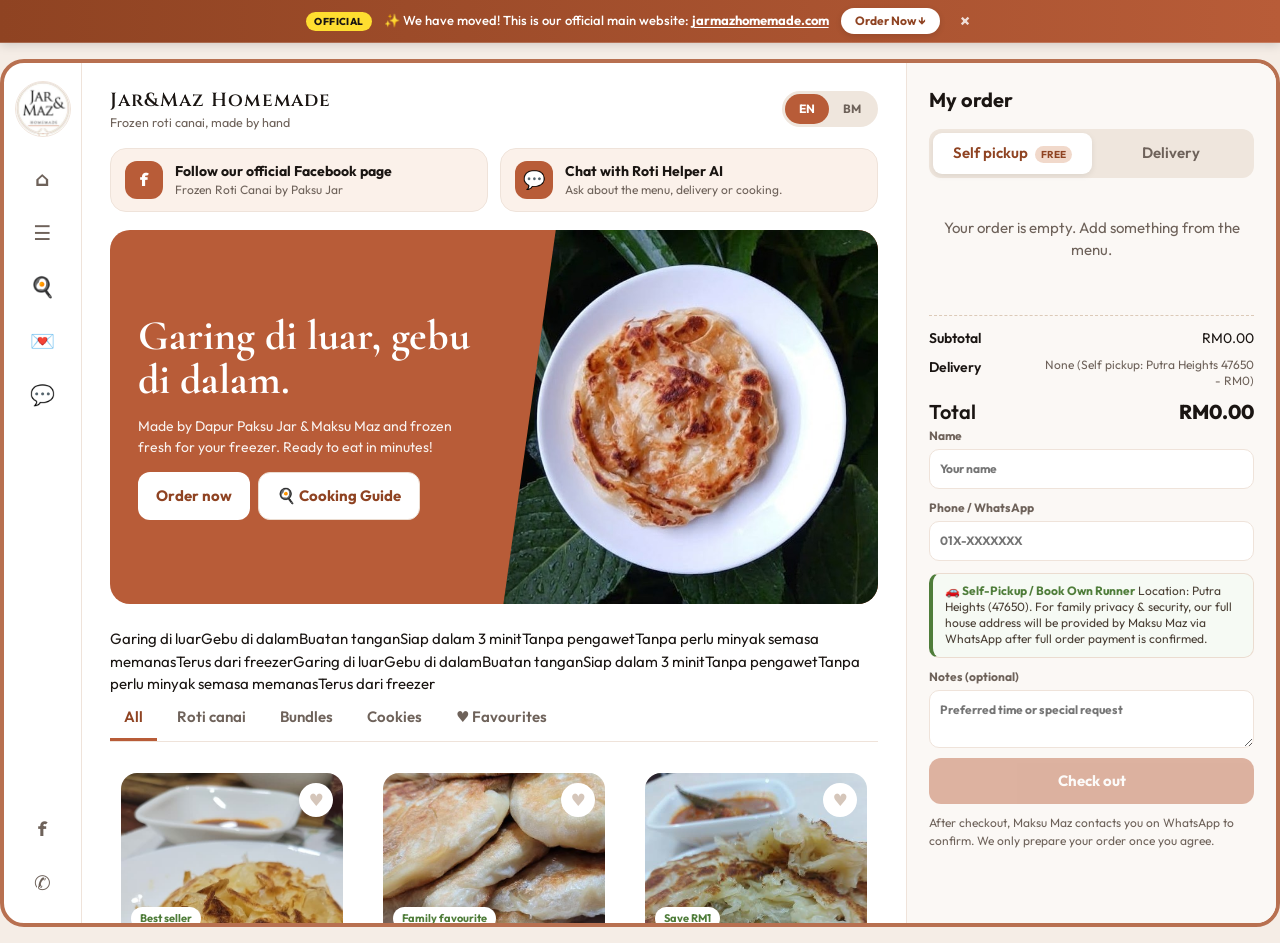
==== deploy/index.html @ e9b7a5fd "Add files via upload" ====
<!doctype html>
<html lang="en"><head><meta charset="utf-8"><meta name="viewport" content="width=device-width,initial-scale=1,interactive-widget=resizes-content"><meta name="theme-color" content="#b85c38">
<title>Jar&amp;Maz Homemade | Frozen Roti Canai</title>
<link href="https://fonts.googleapis.com/css2?family=Outfit:wght@400;500;600;700;800&family=Cinzel:wght@500;600&family=Cormorant+Garamond:wght@600;700&display=swap" rel="stylesheet">
<style>
:root{--or:#b85c38;--or2:#8f4322;--cu:#b87050;--bg:#f5ede6;--ink:#1a1512;--mut:#6e625a;--line:#efe3da;--ok:#4f7d3a}
*{box-sizing:border-box}body{margin:0;background:var(--bg);color:var(--ink);font:15px/1.5 Outfit,system-ui,sans-serif}
button,input,textarea{font:inherit;color:inherit}button{cursor:pointer;border:0}a{color:inherit}
:focus-visible{outline:3px solid #1b6ef3;outline-offset:2px}
.app{display:grid;grid-template-columns:78px minmax(0,1fr) 370px;height:calc(100vh - 32px);max-width:1440px;margin:16px auto;background:#fff;border:4px solid var(--cu);border-radius:24px;overflow:hidden}
.rail{display:flex;flex-direction:column;align-items:center;gap:10px;padding:18px 0;border-right:1px solid var(--line)}
.logo{width:56px;height:56px;border-radius:50%;margin-bottom:10px;border:1px solid var(--line)}.bar{display:flex;align-items:center;gap:12px}.bar img{display:none;width:52px;height:52px;border-radius:50%;border:1px solid var(--line)}.bar b{display:block;font:600 19px Cinzel,Georgia,serif;letter-spacing:.06em}.bar small{color:var(--mut)}
.rail a,.rail button{width:44px;height:44px;border-radius:14px;background:none;display:grid;place-items:center;text-decoration:none;font-size:20px;font-weight:700;color:var(--mut)}
.rail a:hover,.rail button:hover{background:var(--bg);color:var(--or2)}.sp{flex:1}
.main{overflow:auto;padding:24px 28px}
.banner{display:grid;grid-template-columns:1.05fr 1fr;background:var(--or);color:#fff;border-radius:20px;overflow:hidden;margin:18px 0 24px;min-height:190px}
.bt{padding:26px 28px;display:flex;flex-direction:column;justify-content:center;align-items:flex-start;gap:14px}
.bt-pill{display:inline-flex;align-items:center;background:rgba(255,255,255,.18);border:1px solid rgba(255,255,255,.3);border-radius:99px;padding:5px 12px;font-size:12px;font-weight:700;letter-spacing:.02em;backdrop-filter:blur(4px)}
.bt h1{margin:0;font:700 clamp(30px,3.6vw,42px)/1.05 "Cormorant Garamond",Georgia,serif}.bt p{margin:0;opacity:.92;font-size:14px}
.banner img{width:100%;height:100%;object-fit:cover;clip-path:polygon(14% 0,100% 0,100% 100%,0 100%)}
.btn{display:inline-flex;align-items:center;justify-content:center;gap:8px;border-radius:12px;padding:12px 18px;font-weight:700;text-decoration:none;background:#fff;color:var(--or2)}
.btn.fill{background:var(--or);color:#fff}.btn.wide{width:100%}.btn:disabled{opacity:.45;cursor:not-allowed}
.tabs{display:flex;gap:6px;border-bottom:1px solid var(--line);margin-bottom:20px;overflow:auto}
.tabs button{background:none;padding:10px 14px;font-weight:600;color:var(--mut);border-bottom:3px solid transparent;white-space:nowrap}
.tabs button.on{color:var(--or2);border-color:var(--or)}
.grid{display:grid;grid-template-columns:repeat(3,1fr);gap:18px}
.card{display:flex;flex-direction:column}.ph{position:relative;aspect-ratio:4/3;border-radius:16px;overflow:hidden;background:#f1d9cb;display:grid;place-items:center}
.ph img{width:100%;height:100%;object-fit:cover}.ph-e{font-size:54px}
.tag{position:absolute;left:10px;bottom:10px;background:#fff;color:var(--ok);font-size:11px;font-weight:700;padding:3px 9px;border-radius:99px}
.heart{position:absolute;right:10px;top:10px;width:34px;height:34px;border-radius:50%;background:#fff;color:#d5c6ba;font-size:17px}.heart.on{color:#e0361f}
.card h3{margin:10px 0 0;font-size:16px}.card p{margin:2px 0 8px;color:var(--mut);font-size:13px;flex:1}
.row{display:flex;justify-content:space-between;align-items:center}.row b{font-size:18px;color:var(--or2)}
.plus{width:38px;height:38px;border-radius:12px;background:var(--or);color:#fff;font-size:22px;line-height:1}
.fine{margin:0;font-size:12px;color:var(--mut)}.nt{background:#fbf1ea;border-radius:12px;padding:12px 14px;font-size:13px;text-align:left;margin:14px 0 0}.nt em{display:block;margin-top:6px;color:var(--mut)}.ask{display:flex;justify-content:space-between;align-items:center;gap:16px;flex-wrap:wrap;background:#fbf1ea;border:1px solid var(--line);border-radius:18px;padding:18px 22px;margin-bottom:14px}.ask small{display:block;color:var(--mut)}
.none{color:var(--mut);text-align:center;padding:24px 0;grid-column:1/-1}
.steps{display:grid;grid-template-columns:repeat(3,1fr);gap:14px;margin:34px 0 24px}
.steps div{background:#fbf1ea;border-radius:16px;padding:16px}.steps b{display:block}.steps span{font-size:13px;color:var(--mut)}
/* Cooking Guide Segment */
.guide-sec{background:#fff;border:1.5px solid var(--line);border-radius:24px;padding:26px 24px;margin:32px 0 24px;box-shadow:0 4px 20px rgba(143,67,34,.06);scroll-margin-top:16px}
.guide-header{text-align:center;max-width:680px;margin:0 auto 20px}
.guide-badge{display:inline-flex;align-items:center;gap:5px;background:#fbf1ea;color:var(--or2);padding:4px 14px;border-radius:99px;font-size:11px;font-weight:800;letter-spacing:.05em;text-transform:uppercase;margin-bottom:8px}
.guide-title{margin:0 0 6px;font:700 clamp(22px,3.2vw,28px) "Cormorant Garamond",Georgia,serif;color:var(--ink)}
.guide-sub{margin:0;font-size:13px;color:var(--mut);line-height:1.45}
.guide-tabs{display:flex;justify-content:center;gap:8px;margin-bottom:20px;overflow-x:auto;-webkit-overflow-scrolling:touch;scrollbar-width:none}
.guide-tabs::-webkit-scrollbar{display:none}
.guide-tab-btn{background:#f7efe8;border:1px solid #ebdcd0;border-radius:99px;padding:8px 18px;font-size:13px;font-weight:700;color:var(--mut);cursor:pointer;transition:.2s all;white-space:nowrap}
.guide-tab-btn.on{background:var(--or);color:#fff;border-color:var(--or);box-shadow:0 3px 10px rgba(184,92,56,.25)}
.guide-panel{display:none}
.guide-panel.on{display:grid;grid-template-columns:repeat(2,1fr);gap:16px}
.guide-card{background:#fdfaf7;border:1.5px solid #ebdcd0;border-radius:18px;padding:18px 20px;display:flex;flex-direction:column;gap:10px;transition:.2s all}
.guide-card:hover{border-color:var(--cu);transform:translateY(-2px);box-shadow:0 6px 18px rgba(143,67,34,.08)}
.guide-card-head{display:flex;justify-content:space-between;align-items:center;gap:10px}
.guide-card-title{font-size:15px;font-weight:800;color:var(--ink);display:flex;align-items:center;gap:8px}
.guide-card-tag{background:#efe6dd;color:var(--or2);padding:3px 9px;border-radius:99px;font-size:11px;font-weight:700;white-space:nowrap}
.guide-card-list{margin:0;padding-left:18px;font-size:13px;color:#4a3f35;display:flex;flex-direction:column;gap:10px;line-height:1.4}
.guide-card-list li strong{color:var(--or2)}
.guide-sub-list{list-style:disc;padding-left:18px;margin:5px 0 2px;display:flex;flex-direction:column;gap:4px;font-size:12.5px;color:#4a3f35}
.guide-sub-list li{margin:0;line-height:1.35}
.guide-sub-list li strong{color:var(--ink)}
.guide-card-tip{background:#fff;border-left:3px solid var(--or);border-radius:8px;padding:8px 12px;font-size:12px;color:var(--ink);margin-top:auto}
.guide-creative-grid{display:grid;grid-template-columns:repeat(auto-fit,minmax(220px,1fr));gap:12px;grid-column:1/-1}
.guide-creative-card{background:#fff;border:1px solid #ebdcd0;border-radius:14px;padding:14px 16px;transition:.2s all}
.guide-creative-card:hover{border-color:var(--or);transform:translateY(-2px)}
.guide-creative-card b{display:block;font-size:14px;color:var(--ink);margin-bottom:4px}
.guide-creative-card p{margin:0;font-size:12px;color:var(--mut);line-height:1.4}
.pm-cook{background:#fdf6f0;border-left:3px solid var(--or);border-radius:10px;padding:10px 12px;font-size:12px;line-height:1.45;color:#4a3f35}
.pm-cook b{display:block;color:var(--or2);font-size:12.5px;margin-bottom:3px}
@media(max-width:768px){
  .guide-sec{padding:18px 14px;border-radius:18px;margin:22px 0 16px}
  .guide-panel.on{grid-template-columns:1fr;gap:12px}
  .guide-tabs{justify-content:flex-start}
}
.fb{display:flex;justify-content:space-between;align-items:center;gap:16px;flex-wrap:wrap;background:var(--ink);color:#fff;border-radius:18px;padding:18px 22px}
.fb small{display:block;opacity:.75}
.panel{border-left:1px solid var(--line);background:#fbf8f5;overflow:auto;padding:22px;display:flex;flex-direction:column;gap:14px}
.ph2{display:flex;justify-content:space-between;align-items:center}.ph2 h2{margin:0;font-size:20px}.x{display:none;width:34px;height:34px;border-radius:50%;background:#fff;font-size:20px}
.seg{display:grid;grid-template-columns:1fr 1fr;background:#efe6dd;border-radius:12px;padding:4px}
.seg button{background:none;padding:9px;border-radius:9px;font-weight:600;color:var(--mut)}.seg button.on{background:#fff;color:var(--or2);box-shadow:0 2px 6px rgba(0,0,0,.08)}
.line{display:grid;grid-template-columns:54px 1fr auto;gap:12px;align-items:center;background:#fff;border-radius:14px;padding:10px}
.th{width:54px;height:54px;border-radius:12px;overflow:hidden;background:#f1d9cb;display:grid;place-items:center;font-size:24px}.th img{width:100%;height:100%;object-fit:cover}
.li small{display:block;color:var(--mut);font-size:12px}.qty{display:flex;align-items:center;gap:8px;margin-top:4px}
.qty button{width:26px;height:26px;border-radius:8px;background:#f3ebe3}
.sum{border-top:1px dashed #dccab8;padding-top:12px;display:grid;gap:8px;font-size:14px}
.sum div{display:flex;justify-content:space-between;align-items:flex-start;gap:18px}
.sum div>span:first-child{flex-shrink:0;font-weight:600}
#dfee{text-align:right;font-size:12px;color:var(--mut);line-height:1.35;max-width:65%}
.sum .t{font-size:20px;font-weight:800;align-items:center}
form{display:grid;gap:10px}label{font-size:12px;font-weight:700;color:var(--mut);display:grid;gap:4px}
input,textarea{border:1px solid var(--line);background:#fff;border-radius:10px;padding:10px;width:100%}
.hide{display:none!important}
.hd{display:flex;justify-content:space-between;align-items:center;gap:12px;margin-bottom:16px}
.lg{display:flex;background:#efe6dd;border-radius:99px;padding:3px}.lg button{background:none;border-radius:99px;padding:6px 14px;font-weight:700;font-size:12px;color:var(--mut)}.lg button.on{background:var(--or);color:#fff}
.top{display:grid;grid-template-columns:1fr 1fr;gap:12px;margin-bottom:18px}
.tc{display:flex;align-items:center;gap:12px;text-align:left;background:#fbf1ea;border:1px solid var(--line);border-radius:16px;padding:12px 14px;text-decoration:none}
.tc:hover{border-color:var(--cu)}.tc b{display:block;font-size:14px}.tc small{display:block;color:var(--mut);font-size:12px;line-height:1.3}
.ti{flex:none;width:38px;height:38px;border-radius:12px;background:var(--or);color:#fff;display:grid;place-items:center;font-weight:800;font-size:18px}
.bd{position:fixed;inset:0;background:rgba(30,20,12,.5);opacity:0;pointer-events:none;transition:.2s;z-index:40}.bd.show{opacity:1;pointer-events:auto}
.modal{position:fixed;inset:0;display:grid;place-items:center;padding:18px;z-index:50;opacity:0;pointer-events:none}.modal.show{opacity:1;pointer-events:auto}
.rc{background:#fff;width:min(480px,100%);border-radius:20px;padding:26px;max-height:90vh;overflow:auto}
.rc h2{text-align:center;margin:0}.rc .s{text-align:center;color:var(--mut);font-size:12px}
.rl{border-top:1px dashed var(--mut);border-bottom:1px dashed var(--mut);padding:12px 0;margin:16px 0}.rl div,.rt{display:flex;justify-content:space-between;gap:10px;margin:6px 0}.rt{font-size:20px;font-weight:800}
.ra{display:flex;gap:10px;margin-top:18px}
.chat{position:fixed;left:100px;bottom:32px;width:min(360px,calc(100vw - 28px));height:min(520px,calc(100vh - 100px));background:#fff;border-radius:20px;box-shadow:0 20px 50px rgba(42,26,16,.25);z-index:35;display:flex;flex-direction:column;overflow:hidden;opacity:0;pointer-events:none;transform:translateY(12px);transition:.2s}
.chat.open{opacity:1;pointer-events:auto;transform:none}
.ch{background:var(--or);color:#fff;padding:14px 16px;display:flex;justify-content:space-between;align-items:center}.ch button{background:rgba(255,255,255,.2);color:#fff;width:30px;height:30px;border-radius:50%}
.cm{flex:1;overflow:auto;padding:14px;display:flex;flex-direction:column;gap:8px}
.b{padding:9px 13px;max-width:84%;border-radius:14px;font-size:14px;white-space:pre-wrap;background:#f7ede2;align-self:flex-start}.b.u{background:var(--or);color:#fff;align-self:flex-end}
.cf{display:flex;gap:8px;padding:10px;border-top:1px solid var(--line)}.cf input{border-radius:99px;padding:10px 14px}.cf button{background:var(--or);color:#fff;border-radius:50%;width:40px;flex:none}

.cq{display:flex;gap:6px;padding:6px 12px 8px;overflow-x:auto;-webkit-overflow-scrolling:touch;scrollbar-width:none;background:#fff;border-top:1px solid var(--line)}
.cq::-webkit-scrollbar{display:none}
.cq-btn{flex:none;background:#f7efe8;color:var(--or2);border:1px solid #ebdcd0;border-radius:99px;padding:6px 12px;font-size:12px;font-weight:600;cursor:pointer;white-space:nowrap;display:inline-flex;align-items:center;gap:4px;transition:all .2s}
.cq-btn:active{transform:scale(.94);background:var(--or);color:#fff}
.bnav{display:none}
/* personality: hover, press and entrance effects */
.card{background:#fff;border:1px solid transparent;border-radius:20px;padding:10px;transition:transform .3s cubic-bezier(.2,.8,.2,1),box-shadow .3s,border-color .3s,background .3s}
.ph img,.banner img{transition:transform .7s cubic-bezier(.2,.8,.2,1)}
.card h3,.plus,.heart,.ti,.tc,.steps div,.btn,.rail a,.rail button,.line,.qty button,.lg button{transition:transform .25s,box-shadow .25s,background .25s,color .2s,border-color .25s}
.logo{transition:transform .9s cubic-bezier(.3,.7,.2,1)}
.tabs button{position:relative}.tabs button::after{content:'';position:absolute;left:14px;right:14px;bottom:-3px;height:3px;border-radius:3px;background:var(--cu);transform:scaleX(0);transition:transform .25s}
.tabs button.on::after{display:none}
.btn.fill{position:relative;overflow:hidden}.btn.fill::after{content:'';position:absolute;top:0;bottom:0;left:-60%;width:40%;background:linear-gradient(100deg,transparent,rgba(255,255,255,.45),transparent);transform:skewX(-20deg);transition:left .6s}
#tot{display:inline-block}
.plus:active,.btn:active,.bnav button:active{transform:scale(.9)}
@media(hover:hover){
.card:hover{transform:translateY(-8px);background:#fff8f3;border-color:var(--cu);box-shadow:0 20px 40px rgba(143,67,34,.2)}
.card:hover .ph img{transform:scale(1.1) rotate(-1deg)}
.card:hover h3{color:var(--or2)}
.card:hover .plus{background:var(--or2);transform:rotate(90deg) scale(1.1);box-shadow:0 6px 14px rgba(143,67,34,.35)}
.heart:hover{transform:scale(1.2)}
.banner:hover img{transform:scale(1.07)}
.banner .btn:hover{background:var(--ink);color:#fff}
.tc:hover{transform:translateY(-3px);background:#f8e6da;border-color:var(--cu);box-shadow:0 10px 22px rgba(143,67,34,.16)}
.tc:hover .ti{transform:rotate(-10deg) scale(1.12)}
.steps div:hover{transform:translateY(-4px);background:#f6e2d4;box-shadow:inset 4px 0 0 var(--or)}
.rail a:hover,.rail button:hover{transform:scale(1.14) rotate(-5deg)}
.logo:hover{transform:rotate(360deg)}
.btn:hover{transform:translateY(-2px);box-shadow:0 8px 18px rgba(0,0,0,.18)}
.btn.fill:hover::after{left:130%}
.tabs button:hover{color:var(--or2)}.tabs button:hover::after{transform:scaleX(1)}
.qty button:hover{background:var(--or);color:#fff}
.line:hover{box-shadow:0 6px 16px rgba(143,67,34,.14)}
.lg button:hover{color:var(--or2)}.lg button.on:hover{color:#fff}
}
.bt-pill{display:inline-flex;align-items:center;gap:6px;background:rgba(255,255,255,.22);backdrop-filter:blur(6px);-webkit-backdrop-filter:blur(6px);padding:5px 12px;border-radius:99px;font-size:11px;font-weight:700;color:#fff;letter-spacing:0.03em;text-transform:uppercase}
@keyframes canvaAscend{from{opacity:0;transform:translateY(28px)}to{opacity:1;transform:none}}
@keyframes canvaAscendSoft{from{opacity:0;transform:translateY(16px)}to{opacity:1;transform:none}}
@keyframes canvaAscendScale{from{opacity:0;transform:translateY(22px) scale(.95)}to{opacity:1;transform:none}}
@keyframes pop{0%{transform:scale(.6);opacity:0}70%{transform:scale(1.1)}100%{transform:none;opacity:1}}
@keyframes slideIn{from{opacity:0;transform:translateX(26px);background:#fde3d2}to{opacity:1;transform:none}}
@keyframes bump{0%{transform:scale(1)}40%{transform:scale(1.5);color:var(--or)}100%{transform:scale(1)}}

.hd{animation:canvaAscendSoft .65s cubic-bezier(.16,1,.3,1) backwards}
.top{animation:canvaAscendSoft .65s cubic-bezier(.16,1,.3,1) backwards;animation-delay:80ms}
.banner{animation:canvaAscend .75s cubic-bezier(.16,1,.3,1) backwards;animation-delay:100ms}
.banner .bt-pill{animation:canvaAscendSoft .6s cubic-bezier(.16,1,.3,1) backwards;animation-delay:160ms}
.banner h1{animation:canvaAscendSoft .65s cubic-bezier(.16,1,.3,1) backwards;animation-delay:230ms}
.banner p{animation:canvaAscendSoft .65s cubic-bezier(.16,1,.3,1) backwards;animation-delay:300ms}
.banner .btn{animation:canvaAscendScale .7s cubic-bezier(.16,1,.3,1) backwards;animation-delay:380ms}
.banner img{animation:canvaAscend .85s cubic-bezier(.16,1,.3,1) backwards;animation-delay:180ms}
.tabs{animation:canvaAscendSoft .65s cubic-bezier(.16,1,.3,1) backwards;animation-delay:200ms}
.grid.anim .card{animation:canvaAscend .75s cubic-bezier(.16,1,.3,1) backwards;animation-delay:calc(80ms + var(--i,0)*80ms);will-change:transform,opacity}
.steps div{animation:canvaAscend .7s cubic-bezier(.16,1,.3,1) backwards}
.steps div:nth-child(1){animation-delay:360ms}
.steps div:nth-child(2){animation-delay:460ms}
.steps div:nth-child(3){animation-delay:560ms}
.line.new{animation:slideIn .4s cubic-bezier(.2,.8,.2,1)}
.heart.pop{animation:pop .4s}.bump{animation:bump .4s}.b{animation:pop .25s}
.tc:hover .ti{animation:none}
.fly{position:fixed;width:38px;height:38px;border-radius:50%;background:var(--or) center/cover;z-index:70;pointer-events:none;box-shadow:0 6px 16px rgba(0,0,0,.25)}
.toast{position:fixed;left:50%;bottom:28px;transform:translate(-50%,20px);background:var(--ink);color:#fff;padding:10px 18px;border-radius:99px;font-weight:600;font-size:14px;opacity:0;pointer-events:none;transition:.25s;z-index:60;white-space:nowrap}.toast.show{opacity:1;transform:translate(-50%,0)}

/* Mobile Enhancements & Components */
.m-brand-sub{display:none!important}
.m-hide{display:inline}
small.m-hide{display:block}
.hd-actions{display:flex;align-items:center;gap:8px}
.m-soc-btn{display:none;width:34px;height:34px;border-radius:50%;background:#efe6dd;color:var(--ink);text-decoration:none;font-size:16px;font-weight:700;place-items:center;transition:background .2s,transform .2s}
.m-soc-btn:active{transform:scale(.9)}
.m-chat-fab{display:none}
.sticky-order-bar{display:none}

/* Product Modal / Bottom Sheet */
.prod-modal{position:fixed;inset:0;display:grid;place-items:end center;z-index:50;opacity:0;pointer-events:none;transition:opacity .25s;background:rgba(30,20,12,.55)}
.prod-modal.show{opacity:1;pointer-events:auto}
.pm-card{background:#fff;width:100%;max-width:480px;border-radius:24px 24px 0 0;overflow:hidden;max-height:88vh;display:flex;flex-direction:column;transform:translateY(100%);transition:transform .3s cubic-bezier(.2,.8,.2,1);position:relative;box-shadow:0 -10px 40px rgba(0,0,0,.25)}
.prod-modal.show .pm-card{transform:translateY(0)}
.pm-close{position:absolute;top:12px;right:12px;width:34px;height:34px;border-radius:50%;background:rgba(255,255,255,.92);box-shadow:0 2px 8px rgba(0,0,0,.15);font-size:20px;font-weight:700;color:var(--ink);z-index:10;display:grid;place-items:center;border:0;cursor:pointer}
.pm-close:active{transform:scale(.92)}
.pm-ph{position:relative;width:100%;height:180px;background:#f1d9cb;overflow:hidden;flex:none;display:flex;align-items:center;justify-content:center}
.pm-ph img{display:block;width:100%;height:100%;object-fit:cover}
.pm-ph .tag{position:absolute;left:14px;bottom:12px;background:#fff;color:var(--ok);font-size:11px;font-weight:700;padding:3px 10px;border-radius:99px;box-shadow:0 2px 6px rgba(0,0,0,.15);z-index:2}
.pm-body{padding:16px 20px 20px;overflow-y:auto;display:flex;flex-direction:column;gap:12px;background:#fff}
.pm-head{display:flex;justify-content:space-between;align-items:center;gap:12px}
.pm-head h3{margin:0;font-size:18px;font-weight:800;color:var(--ink);line-height:1.25}
.pm-price{font-size:20px;color:var(--or2);font-weight:800;white-space:nowrap}
.pm-body p{margin:0;color:var(--mut);font-size:13.5px;line-height:1.45}
.pm-features{display:grid;grid-template-columns:repeat(3,1fr);gap:8px;background:#fbf8f5;border:1px solid var(--line);border-radius:14px;padding:9px 6px;text-align:center}
.pm-features.two-col{grid-template-columns:repeat(2,1fr);padding:10px 14px;gap:12px}
.pm-feat{display:flex;flex-direction:column;align-items:center;gap:2px;font-size:10.5px;font-weight:600;color:var(--mut)}
.pm-feat i{font-style:normal;font-size:16px}
.pm-actions{display:flex;align-items:center;gap:12px;margin-top:2px;padding-bottom:max(8px, env(safe-area-inset-bottom, 0px))}
.pm-qty{display:flex;align-items:center;gap:10px;background:#efe6dd;border-radius:12px;padding:4px 8px;flex:none}
.pm-qty button{width:32px;height:32px;border-radius:8px;background:#fff;font-weight:700;font-size:18px;display:grid;place-items:center;box-shadow:0 2px 5px rgba(0,0,0,.06);color:var(--ink)}
.pm-qty button:active{transform:scale(.92)}
.pm-qty span{font-weight:700;font-size:15px;min-width:20px;text-align:center;color:var(--ink)}
.pm-add{flex:1;font-size:14px;font-weight:700;padding:12px 16px;border-radius:12px;background:var(--or);color:#fff;box-shadow:0 4px 14px rgba(184,92,56,.28)}
.pm-add:active{transform:scale(.98)}

/* Panel refinement: Back button, Empty state, 2-step checkout */
.p-back{background:none;font-size:20px;font-weight:700;width:34px;height:34px;border-radius:50%;display:grid;place-items:center;color:var(--mut)}
.p-back:active{background:var(--bg);color:var(--or2)}
.p-empty{display:flex;flex-direction:column;align-items:center;justify-content:center;text-align:center;padding:40px 16px;gap:12px;flex:1}
.p-empty-icon{width:68px;height:68px;border-radius:50%;background:#f1d9cb;display:grid;place-items:center;font-size:32px}
.p-empty h3{margin:0;font-size:18px}
.p-empty p{margin:0;color:var(--mut);font-size:14px;max-width:240px;line-height:1.4}
.p-empty .btn{margin-top:8px}
.m-step-btn{margin-top:14px;padding:14px;font-size:15px}
/* Delivery cost estimate */
.est{background:#fbf1ea;border:1px solid var(--line);border-radius:14px;padding:12px 14px;display:grid;gap:8px}
.est-h{display:flex;justify-content:space-between;align-items:center;gap:10px}.est-h b{font-size:13px;color:var(--mut)}
.est-v{font-size:22px;font-weight:800;color:var(--or2)}.est small{color:var(--mut);font-size:12px;line-height:1.35}
.est-r{display:flex;gap:8px;flex-wrap:wrap}
.est-b{background:#fff;color:var(--or2);border:1px solid #ebdcd0;border-radius:99px;padding:7px 14px;font-weight:700;font-size:12px}
.est-b:hover:not(:disabled){background:var(--or);border-color:var(--or);color:#fff}.est-b:disabled{opacity:.5;cursor:wait}
.est-b.on{background:var(--or);border-color:var(--or);color:#fff;box-shadow:0 2px 6px rgba(184,92,56,.25)}
.est-badge{display:inline-flex;align-items:center;gap:4px;background:#f1d9cb;color:var(--or2);padding:3px 8px;border-radius:99px;font-size:11px;font-weight:700}
.est-f{background:#fff;border:1px dashed #dccab8;border-radius:10px;padding:10px 12px;display:grid;gap:5px;font-size:13px}
.est-f div{display:flex;justify-content:space-between;gap:12px}.est-f div span:last-child{text-align:right;font-weight:600}
.est-f .fx{font-weight:800;color:var(--or2)}
.est-map{height:220px;border-radius:12px;border:1px solid var(--line);position:relative;z-index:0;isolation:isolate;margin:6px 0 8px}
.est-pin{background:none;border:0}.est-pin i{display:block;width:26px;height:26px;background:var(--or);border:3px solid #fff;border-radius:50% 50% 50% 0;transform:rotate(-45deg);box-shadow:0 2px 6px rgba(0,0,0,.35)}
.est-r a{color:var(--or2);font-weight:700;font-size:12px;align-self:center}
.pickup-tip{background:#fff;border:1px solid #ebdcd0;border-left:4px solid var(--or);border-radius:10px;padding:9px 12px;display:flex;flex-direction:column;gap:5px;font-size:12px;line-height:1.35;margin-top:2px}
.pickup-tip-txt{color:#4a3f35}
.pickup-tip-btn{align-self:flex-start;background:#fbf1ea;color:var(--or2);border:1px solid #ebdcd0;border-radius:99px;padding:4px 12px;font-weight:700;font-size:11px;cursor:pointer;display:inline-flex;align-items:center;gap:4px;transition:.15s all}
.pickup-tip-btn:hover{background:var(--or);color:#fff;border-color:var(--or)}
/* Delivery Option Comparison Cards */
.del-comp-wrap{display:grid;gap:8px;margin-top:8px;overflow:hidden}
.del-card{background:#fff;border:1.5px solid #ebdcd0;border-radius:12px;padding:11px 12px;cursor:pointer;transition:.15s all;position:relative;display:flex;flex-direction:column;box-sizing:border-box;overflow:hidden}
.del-card:hover{border-color:var(--or)}
.del-card.active{border:2px solid var(--or);background:#fffaf7;box-shadow:0 2px 8px rgba(184,92,56,.12)}
.del-card.disabled{opacity:0.65;background:#fbf9f7;border-color:#e8e1da;cursor:not-allowed}
.del-card-top{display:flex;justify-content:space-between;align-items:center;gap:8px}
.del-card-label{display:flex;align-items:center;gap:8px;min-width:0;flex:1}
.del-card input[type="radio"]{width:18px!important;height:18px!important;min-width:18px!important;max-width:18px!important;padding:0!important;margin:0!important;accent-color:var(--or)!important;cursor:pointer;flex:none;box-shadow:none!important;border:none!important;background:none!important}
.del-card-name{font-size:13px;font-weight:700;color:var(--ink);line-height:1.2;flex:1}
.del-card-price{font-size:15px;font-weight:800;color:var(--or2);flex:none;text-align:right}
.del-card-meta{display:flex;align-items:center;gap:6px;margin-top:5px;margin-left:26px;flex-wrap:wrap}
.del-badge{display:inline-flex;align-items:center;padding:2px 7px;border-radius:99px;font-size:10px;font-weight:700;line-height:1.2}
.del-badge-best{background:#eaf4e6;color:var(--ok);border:1px solid #c8e2bd}
.del-badge-cool{background:#e8f1fb;color:#2b6cb0;border:1px solid #bee3f8}
.del-badge-fast{background:#fdf2e9;color:var(--or2);border:1px solid #fad7bc}
.del-badge-nosurge{background:#eaf4e6;color:var(--ok);border:1px solid #c8e2bd}
.del-badge-surge{background:#fff3e0;color:#c05621;border:1px solid #fed7aa;font-weight:700}
.del-card-calc{font-size:10.5px;color:var(--mut);font-family:monospace}
.del-card-desc{font-size:11.5px;color:var(--mut);line-height:1.35;margin:5px 0 0 26px}


@media(max-width:999px){
/* Page container & breathing room */
body{background:#fff}
.app{display:block;height:auto;margin:0;border:0;border-radius:0;overflow:visible}
.rail{display:none}
.main{overflow:visible;padding:max(14px, env(safe-area-inset-top, 14px)) 18px 115px}

/* Top App Header - Compact & uncrowded on mobile */
.hd{display:flex;justify-content:space-between;align-items:center;gap:8px;padding:2px 0 6px;margin-bottom:2px}
.bar{display:flex;align-items:center;gap:8px;min-width:0}
.bar img{display:block;width:34px;height:34px;border-radius:50%;border:1.5px solid var(--line);box-shadow:0 2px 6px rgba(0,0,0,.06);object-fit:cover;flex:none}
.bar div{display:flex;flex-direction:column;min-width:0}
.bar b{display:block;font:800 15px/1.1 Outfit,system-ui,sans-serif;letter-spacing:-0.01em;color:var(--ink);white-space:nowrap}
.m-brand-sub{display:block!important;font-size:8.5px;font-weight:700;color:var(--or2);letter-spacing:0.06em;text-transform:uppercase;margin-top:2px;line-height:1}
.m-hide{display:none!important}

/* Header action shortcuts */
.hd-actions{display:flex;align-items:center;gap:5px;flex:none}
.m-soc-btn{display:grid;place-items:center;width:28px;height:28px;border-radius:50%;background:#f7efe8;color:var(--or2);text-decoration:none;font-size:13px;font-weight:700;border:1px solid var(--line);transition:transform .2s,background .2s}
.m-soc-btn:active{transform:scale(.92);background:#ebdcd0}
.lg{background:#f7efe8;border:1px solid var(--line);border-radius:99px;padding:2px;display:flex;gap:1px;height:26px;align-items:center}
.lg button{background:none;border-radius:99px;padding:2px 7px;font-weight:700;font-size:10px;color:var(--mut);min-width:22px;height:22px;text-align:center}
.lg button.on{background:var(--or);color:#fff;box-shadow:0 2px 5px rgba(184,92,56,.25)}

/* Hero Banner - Warm rounded card with breathing room */
.top{display:none!important}
.banner{display:grid;grid-template-columns:1.2fr 1fr;min-height:144px;margin:4px 0 18px;border-radius:22px;background:linear-gradient(135deg,#bd623c 0%,#8f4221 100%);box-shadow:0 8px 24px rgba(143,67,34,.16);overflow:hidden;position:relative}
.bt{padding:16px 12px 16px 18px;display:flex;flex-direction:column;justify-content:center;align-items:flex-start;gap:6px;z-index:2}
.bt-pill{display:inline-flex;align-items:center;gap:4px;background:rgba(255,255,255,.22);backdrop-filter:blur(6px);-webkit-backdrop-filter:blur(6px);padding:3px 8px;border-radius:99px;font-size:10px;font-weight:700;color:#fff;letter-spacing:0.03em;text-transform:uppercase}
.bt h1{margin:0;font:700 clamp(17px,4.2vw,21px)/1.15 "Cormorant Garamond",Georgia,serif;color:#fff;letter-spacing:-0.01em}
.bt p{margin:0;font-size:11.5px;line-height:1.35;opacity:.92;color:#fff}
.banner .btn{margin-top:4px;padding:7px 16px;font-size:12px;font-weight:700;border-radius:99px;background:#fff;color:var(--or2);box-shadow:0 4px 12px rgba(0,0,0,.12);text-decoration:none}
.banner img{width:100%;height:100%;object-fit:cover;order:0;clip-path:polygon(14% 0,100% 0,100% 100%,0 100%)}

/* Sticky Category Chips - Edge-to-edge scroll with aligned 18px start */
.tabs{position:sticky;top:0;z-index:22;background:rgba(255,255,255,.96);backdrop-filter:blur(10px);-webkit-backdrop-filter:blur(10px);padding:10px 18px 12px;margin:0 -18px 14px;display:flex;gap:8px;overflow-x:auto;-webkit-overflow-scrolling:touch;scrollbar-width:none;border-bottom:1px solid var(--line)}
.tabs::-webkit-scrollbar{display:none}
.tabs button{flex:none;border-radius:99px;background:#f7efe8;color:var(--mut);padding:8px 16px;font-size:13px;font-weight:600;border:1px solid transparent;transition:all .2s cubic-bezier(.2,.8,.2,1)}
.tabs button.on{background:var(--or);color:#fff;box-shadow:0 4px 12px rgba(184,92,56,.28);border-color:transparent}
.tabs button::after{display:none}
.tabs button:active{transform:scale(.94)}

/* Product Grid */
.grid{grid-template-columns:repeat(2,1fr);gap:12px}
.card{border:1px solid #efe4db;border-radius:18px;padding:9px;background:#fff;box-shadow:0 4px 16px rgba(143,67,34,.05)}
.card .ph{border-radius:14px;aspect-ratio:1/1;cursor:pointer}
.card h3{font-size:13.5px;line-height:1.25;margin:7px 0 2px;cursor:pointer;font-weight:700}
.card p{display:-webkit-box;-webkit-line-clamp:1;-webkit-box-orient:vertical;overflow:hidden;font-size:11.5px;margin:0 0 6px;cursor:pointer;color:var(--mut)}
.card .row b{font-size:15px;color:var(--or2);font-weight:800}
.card .plus{width:36px;height:36px;border-radius:11px;font-size:20px}

/* Toast at Top */
.toast{top:calc(16px + env(safe-area-inset-top, 0px));bottom:auto;transform:translate(-50%,-20px);box-shadow:0 8px 24px rgba(0,0,0,.28);max-width:calc(100vw - 32px);text-overflow:ellipsis;overflow:hidden}
.toast.show{opacity:1;transform:translate(-50%,0)}

/* Order Panel, Bottom Nav, Sticky Bar */
.panel{position:fixed;left:0;right:0;bottom:0;height:90vh;border-radius:24px 24px 0 0;z-index:45;transform:translateY(105%);transition:.25s;box-shadow:0 -10px 40px rgba(0,0,0,.2)}.panel.open{transform:none}.x{display:block}
.bnav{display:grid;grid-template-columns:repeat(4,1fr);position:fixed;left:0;right:0;bottom:0;background:#fff;border-top:1px solid var(--line);z-index:30;padding:6px 0 max(8px,env(safe-area-inset-bottom, 0px))}
.bnav button{background:none;display:grid;justify-items:center;font-size:11px;font-weight:600;color:var(--mut);position:relative}.bnav i{font-style:normal;font-size:20px}
.bnav em{position:absolute;top:-2px;left:56%;background:var(--or);color:#fff;font-style:normal;font-size:10px;min-width:17px;height:17px;border-radius:9px;display:grid;place-items:center}
.chat{left:0;right:0;bottom:0;width:100%;height:60vh;max-height:480px;border-radius:24px 24px 0 0;z-index:46;box-shadow:0 -10px 40px rgba(0,0,0,.28)}
.m-chat-fab{display:grid;place-items:center;position:fixed;right:16px;bottom:calc(130px + env(safe-area-inset-bottom, 0px));width:48px;height:48px;border-radius:50%;background:var(--or);color:#fff;box-shadow:0 8px 24px rgba(184,92,56,.4);font-size:22px;z-index:28;transition:transform .2s}
.m-chat-fab:active{transform:scale(.9)}
.sticky-order-bar{display:flex;position:fixed;left:14px;right:14px;bottom:calc(64px + env(safe-area-inset-bottom, 0px));z-index:29;background:var(--ink);color:#fff;border-radius:16px;padding:12px 16px;justify-content:space-between;align-items:center;box-shadow:0 10px 30px rgba(26,21,18,.35);transform:translateY(120%);opacity:0;pointer-events:none;transition:transform .35s cubic-bezier(.2,.8,.2,1),opacity .3s;cursor:pointer}
.sticky-order-bar.show{transform:translateY(0);opacity:1;pointer-events:auto}
.sticky-order-bar:active{transform:scale(.98)}
.sob-left{display:flex;align-items:center;gap:10px}
.sob-icon{font-size:20px}
.sob-info{font-size:13.5px}
.sob-info b{color:#fff}
.sob-info span{color:#f5ede6;font-weight:700}
.sob-cta{background:var(--or);color:#fff;padding:6px 14px;border-radius:99px;font-size:12px;font-weight:700;display:inline-flex;align-items:center;gap:4px}
.steps{grid-template-columns:1fr}
.hide-mobile-step{display:none!important}
}
@media(max-width:560px){
.banner{min-height:130px}
.grid{grid-template-columns:repeat(2,1fr);gap:10px}
.card .plus{width:34px;height:34px;border-radius:10px;font-size:19px}
}
@media(min-width:1000px){
.m-step-btn{display:none!important}
.p-back{display:none!important}
.p-empty{display:none!important}
.p-content{display:block!important}
}

/* Migration Announcement Modal & Persistent Topbar */
.ann-topbar{background:linear-gradient(90deg,var(--or2),var(--or));color:#fff;font-size:13px;position:relative;z-index:36;box-shadow:0 2px 10px rgba(0,0,0,.15);border-bottom:1px solid rgba(255,255,255,.2)}
.ann-topbar-inner{max-width:1440px;margin:0 auto;padding:8px 16px;display:flex;align-items:center;justify-content:center;gap:12px;flex-wrap:wrap;text-align:center}
.ann-topbar-pill{background:#ffde30;color:#1a1512;font-size:10px;font-weight:800;padding:2px 8px;border-radius:99px;letter-spacing:.04em;text-transform:uppercase}
.ann-topbar-msg{font-weight:500}
.ann-topbar-msg b{color:#fff;text-decoration:underline;text-underline-offset:2px}
.ann-topbar-btn{background:#fff;color:var(--or2);font-weight:700;font-size:12px;padding:4px 14px;border-radius:99px;text-decoration:none;transition:transform .2s,background .2s;white-space:nowrap;box-shadow:0 2px 6px rgba(0,0,0,.12)}
.ann-topbar-btn:hover{background:#ffde30;color:#1a1512;transform:scale(1.04)}
.ann-topbar-x{background:none;border:0;color:rgba(255,255,255,.8);font-size:18px;font-weight:700;cursor:pointer;padding:0 4px;margin-left:4px;line-height:1}
.ann-topbar-x:hover{color:#fff}

.ann-bd{position:fixed;inset:0;background:rgba(26,21,18,.62);backdrop-filter:blur(6px);-webkit-backdrop-filter:blur(6px);z-index:85;display:grid;place-items:center;padding:16px;opacity:0;pointer-events:none;transition:opacity .3s cubic-bezier(.16,1,.3,1)}
.ann-bd.show{opacity:1;pointer-events:auto}
.ann-card{background:#fff;width:min(440px,calc(100vw - 28px));border-radius:26px;overflow:hidden;box-shadow:0 24px 60px rgba(30,20,12,.38),0 0 0 1px rgba(0,0,0,.05);transform:translateY(24px) scale(.95);transition:transform .35s cubic-bezier(.16,1,.3,1),opacity .3s;position:relative;max-height:92vh;display:flex;flex-direction:column}
.ann-bd.show .ann-card{transform:translateY(0) scale(1)}

/* Header & hanging card */
.ann-header{position:relative;background-color:#f6eeff;background-image:linear-gradient(rgba(184,92,56,.08) 1px,transparent 1px),linear-gradient(90deg,rgba(184,92,56,.08) 1px,transparent 1px);background-size:14px 14px;padding:22px 16px 14px;display:flex;flex-direction:column;align-items:center;justify-content:center;overflow:hidden;border-bottom:1px solid #ebdcd0}
.ann-badge{position:absolute;top:12px;left:14px;background:#e04b2c;color:#fff;font-size:10.5px;font-weight:800;padding:3px 10px;border-radius:99px;letter-spacing:.04em;text-transform:uppercase;box-shadow:0 2px 6px rgba(224,75,44,.35);z-index:3}
.ann-close{position:absolute;top:12px;right:14px;width:32px;height:32px;border-radius:50%;background:rgba(255,255,255,.92);border:1px solid rgba(0,0,0,.08);color:#2b221d;font-size:18px;font-weight:700;display:grid;place-items:center;cursor:pointer;box-shadow:0 2px 6px rgba(0,0,0,.08);z-index:3;transition:transform .15s,background .2s}
.ann-close:hover{background:#fff;transform:scale(1.08)}
.ann-close:active{transform:scale(.92)}

.ann-hang-wrapper{position:relative;display:flex;flex-direction:column;align-items:center;margin-top:2px}
.ann-pin{width:10px;height:10px;border-radius:50%;background:#1a1512;box-shadow:0 2px 4px rgba(0,0,0,.25);position:relative;z-index:2}
.ann-pin::after{content:'';position:absolute;top:5px;left:50%;width:32px;height:14px;border-top:1.5px solid #1a1512;border-left:1.5px solid #1a1512;border-right:1.5px solid #1a1512;border-radius:4px 4px 0 0;transform:translateX(-50%)}
.ann-hang-card{margin-top:8px;background:#fff;border:2px solid #1a1512;border-radius:16px;padding:12px 14px;width:min(285px,calc(100vw - 72px));box-shadow:0 10px 24px rgba(0,0,0,.12);position:relative;z-index:1}
.ann-card-head{display:flex;justify-content:space-between;align-items:center;margin-bottom:4px}
.ann-card-t{font-size:12px;font-weight:800;color:#1a1512;letter-spacing:-0.01em}
.ann-live-tag{font-size:9.5px;font-weight:800;color:var(--ok);background:#eaf5e4;padding:2px 6px;border-radius:6px;border:1px solid #cce5c2}
.ann-card-url{font-size:11px;color:var(--mut);margin-bottom:10px;font-weight:500;white-space:nowrap;overflow:hidden;text-overflow:ellipsis}
.ann-card-feats{display:grid;grid-template-columns:repeat(3,1fr);gap:6px;margin-bottom:10px}
.ann-feat-item{display:flex;flex-direction:column;align-items:center;padding:6px 2px;border-radius:10px;border:1px solid rgba(0,0,0,.06)}
.ann-feat-item i{font-style:normal;font-size:18px;margin-bottom:2px}
.ann-feat-item span{font-size:9.5px;font-weight:700;color:#2c2420}
.ann-card-bar{background:linear-gradient(135deg,var(--or),var(--or2));color:#fff;border-radius:8px;padding:6px;font-size:11px;font-weight:700;text-align:center;letter-spacing:.02em}

/* Modal Body */
.ann-body{padding:22px 24px 22px;display:flex;flex-direction:column;align-items:center;text-align:center;gap:10px}
.ann-title{margin:0;font-size:20px;font-weight:800;color:#1a1512;line-height:1.25;letter-spacing:-0.01em}
.ann-desc{margin:0;color:var(--mut);font-size:13px;line-height:1.45;max-width:340px}
.ann-desc b{color:var(--or2)}

/* The Yellow Action Button */
.ann-btn-yellow{display:inline-flex;align-items:center;justify-content:center;gap:8px;width:100%;max-width:300px;padding:13px 24px;border-radius:99px;background:#ffde30;color:#1a1512;font-size:15px;font-weight:800;text-decoration:none;border:2.5px solid #1a1512;box-shadow:0 4px 0 #1a1512;transition:all .18s cubic-bezier(.2,.8,.2,1);cursor:pointer;margin-top:4px}
.ann-btn-yellow:hover{background:#fed500;transform:translateY(-2px);box-shadow:0 6px 0 #1a1512}
.ann-btn-yellow:active{transform:translateY(2px);box-shadow:0 1px 0 #1a1512}

.ann-stay{background:none;border:0;color:#85776e;font-size:12px;font-weight:600;cursor:pointer;text-decoration:underline;text-underline-offset:3px;padding:6px 12px;transition:color .2s}
.ann-stay:hover{color:var(--ink)}

@media(max-width:560px){
  .ann-topbar-inner{padding:6px 12px;font-size:12px;gap:8px}
  .ann-body{padding:18px 18px 20px}
  .ann-title{font-size:18px}
  .ann-btn-yellow{font-size:14px;padding:12px 20px}
}

@media print{body>*:not(.modal){display:none!important}.modal{position:static;opacity:1}.ra{display:none}.ann-bd,.ann-topbar{display:none!important}}
@media(prefers-reduced-motion:reduce){*{transition:none!important;animation:none!important}}
</style><link rel="stylesheet" href="assets/enhance.css"></head><body>
<div class="ann-topbar" id="annTopbar">
  <div class="ann-topbar-inner">
    <span class="ann-topbar-pill" data-t="annBadge">NEW</span>
    <span class="ann-topbar-msg" data-t="annBarText">Laman web rasmi kami kini beroperasi di <b>jarmazhomemade.com</b></span>
    <a href="https://jarmazhomemade.com/" class="ann-topbar-btn" data-t="annBarBtn" id="annBarBtn">Pergi ke Laman Baru →</a>
    <button type="button" class="ann-topbar-x" id="annBarClose" aria-label="Tutup bar">×</button>
  </div>
</div>
<div class="app">
<nav class="rail" aria-label="Main"><img class="logo" src="[data-uri]" alt="Jar&amp;Maz Homemade logo">
<a href="#top" title="Home" aria-label="Home">⌂</a><a href="#menu" title="Menu" aria-label="Menu">☰</a><a href="#instructions" title="Cooking Guide" aria-label="Cooking Guide">🍳</a>
<a href="feedback.html" title="Customer Feedback &amp; Our Story" aria-label="Customer Feedback &amp; Our Story">💌</a>
<button id="rChat" title="Ask Roti Helper" aria-label="Ask Roti Helper">💬</button><div class="sp"></div>
<a href="https://www.facebook.com/FrozenRotiCanaiByPaksu" target="_blank" rel="noopener" title="Frozen Roti Canai by Paksu Jar" aria-label="Frozen Roti Canai by Paksu Jar">f</a>
<a href="https://wa.me/60192788617" target="_blank" rel="noopener" title="WhatsApp us" aria-label="WhatsApp us">✆</a></nav>
<main class="main" id="top">
<div class="hd"><div class="bar"><img src="[data-uri]" onerror="this.onerror=null;this.src='assets/logo.jpg'" alt="Jar&amp;Maz Homemade logo"><div><b>Jar&amp;Maz<span class="m-hide"> Homemade</span></b><small class="m-hide" data-t="tag">Frozen roti canai, made by hand</small><span class="m-brand-sub">HOMEMADE</span></div></div><div class="hd-actions"><a class="m-soc-btn" href="https://www.facebook.com/FrozenRotiCanaiByPaksu" target="_blank" rel="noopener" title="Frozen Roti Canai by Paksu Jar" aria-label="Frozen Roti Canai by Paksu Jar">f</a><a class="m-soc-btn" href="https://wa.me/60192788617" target="_blank" rel="noopener" title="WhatsApp us" aria-label="WhatsApp us">✆</a><div class="lg" role="group" aria-label="Language"><button data-lang="en" class="on">EN</button><button data-lang="ms">BM</button></div></div></div>
<div class="top"><a class="tc" href="https://www.facebook.com/FrozenRotiCanaiByPaksu" target="_blank" rel="noopener"><span class="ti">f</span><span><b data-t="fbT">Follow our official Facebook page</b><small data-t="fbS">Frozen Roti Canai by Paksu Jar</small></span></a><button class="tc" data-go="chat"><span class="ti">💬</span><span><b data-t="chT">Chat with Roti Helper</b><small data-t="chS">Ask about the menu, delivery or cooking.</small></span></button></div>
<section class="banner"><div class="bt"><h1 data-t="hero">Garing di luar, gebu di dalam.</h1><p data-t="heroP">Disediakan oleh Dapur Paksu Jar &amp; Maksu Maz dan dibekukan segar untuk freezer anda. Siap untuk dimakan hanya dalam beberapa minit!</p><div style="display:flex;gap:8px;flex-wrap:wrap"><a class="btn" href="#menu" data-t="order">Order now</a><a class="btn" style="background:#fff;color:var(--or2);border:1.5px solid #ebdcd0" href="#instructions" data-t="cookGuideBtn">🍳 Cara Masak</a></div></div><img id="hero" alt="Flaky roti canai on a plate"></section>
<div class="mq" aria-hidden="true"><div class="mq-t"><span>Garing di luar</span><span>Gebu di dalam</span><span>Buatan tangan</span><span>Siap dalam 3 minit</span><span>Tanpa pengawet</span><span>Tanpa perlu minyak semasa memanas</span><span>Terus dari freezer</span><span>Garing di luar</span><span>Gebu di dalam</span><span>Buatan tangan</span><span>Siap dalam 3 minit</span><span>Tanpa pengawet</span><span>Tanpa perlu minyak semasa memanas</span><span>Terus dari freezer</span></div></div>
<div id="menu"></div>
<div class="tabs" role="tablist"><button class="on" data-tab="all" data-t="tAll">All</button><button data-tab="roti" data-t="tRoti">Roti canai</button><button data-tab="bundle" data-t="tBun">Bundles</button><button data-tab="cookies" data-t="tCookies">Cookies</button><button data-tab="fav" data-t="tFav">♥ Favourites</button></div>
<div class="grid" id="grid"></div>
<section class="guide-sec" id="instructions">
  <div class="guide-header">
    <span class="guide-badge" data-t="guideBadge">🔥 Panduan Memasak</span>
    <h2 class="guide-title" data-t="guideTitle">Cara Penyediaan &amp; Memasak</h2>
    <p class="guide-sub" data-t="guideSub">Ikuti langkah mudah ini untuk hasil roti canai yang garing di luar, gebu di dalam persis tebaran panas di kedai mamak!</p>
  </div>
  
  <div class="guide-tabs" role="tablist">
    <button type="button" class="guide-tab-btn on" data-guidetab="beef" data-t="gTabBeef">🥩 Beef Roti Canai</button>
    <button type="button" class="guide-tab-btn" data-guidetab="plain" data-t="gTabPlain">🥞 Roti Canai Biasa (Plain)</button>
    <button type="button" class="guide-tab-btn" data-guidetab="creative" data-t="gTabCreative">✨ Resipi Kreatif Paksu</button>
  </div>

  <!-- Panel 1: Beef Roti Canai -->
  <div class="guide-panel on" id="gPanel-beef">
    <div class="guide-card">
      <div class="guide-card-head">
        <span class="guide-card-title"><i>🌪️</i> <span data-t="gBeefAirTitle">Kaedah Air Fryer (Pantas &amp; Rangup)</span></span>
        <span class="guide-card-tag" data-t="gBeefAirTag">170°C (3–5 Minit) · Beku: 165°C</span>
      </div>
      <ol class="guide-card-list">
        <li data-t="gBeefAir1"><strong>Jika Dah Nyahbeku / Dari Fridge:</strong>
          <ul class="guide-sub-list">
            <li><strong>Suhu:</strong> 170°C</li>
            <li><strong>Masa:</strong> 3 – 5 minit sahaja (letak atas jaring tanpa lapik)</li>
            <li><em>Sebab:</em> Roti sudah tidak beku, jadi 3–5 minit sudah cukup untuk kulit garing keemasan tanpa risiko hangus!</li>
          </ul>
        </li>
        <li data-t="gBeefAir2"><strong>Jika Terus Dari Freezer (Beku Keras):</strong>
          <ul class="guide-sub-list">
            <li><strong>Suhu:</strong> 165°C (suhu rendah sedikit)</li>
            <li><strong>Masa:</strong> 5 – 10 minit ikut citarasa (tanpa lapik atas jaring)</li>
            <li><em>Penting:</em> Suhu 165°C elak kulit luar hangus sambil memberi masa untuk inti daging panas sekata dan berjus!</li>
          </ul>
        </li>
      </ol>
      <div class="guide-card-tip" data-t="gBeefAirTip">💡 <em>Tip Dapur:</em> Kulit luar garing keemasan manakala inti daging berempah kekal panas sekata dan berjus!</div>
    </div>

    <div class="guide-card">
      <div class="guide-card-head">
        <span class="guide-card-title"><i>🍳</i> <span data-t="gBeefPanTitle">Kaedah Kuali (Pan-fry)</span></span>
        <span class="guide-card-tag" data-t="gBeefPanTag">Nyahbeku 1 Jam · 2–3 Minit</span>
      </div>
      <ol class="guide-card-list">
        <li data-t="gBeefPan1"><strong>Nyahbeku / Dari fridge:</strong>
          <ul class="guide-sub-list">
            <li>Roti sudah lembut pada suhu bilik atau disimpan di ruang chiller semalaman.</li>
          </ul>
        </li>
        <li data-t="gBeefPan2"><strong>Panaskan atas kuali:</strong>
          <ul class="guide-sub-list">
            <li>Kuali leper tanpa minyak selama <strong>2 – 3 minit</strong> ikut citarasa (balik-balikkan).</li>
            <li>Boleh sapu sedikit marjerin semasa memanaskan untuk aroma wangi memikat!</li>
          </ul>
        </li>
      </ol>
      <div class="guide-card-tip" data-t="gBeefPanTip">💡 <em>Tip Dapur:</em> Enak dimakan begitu sahaja kerana intinya sudah penuh berperisa!</div>
    </div>
  </div>

  <!-- Panel 2: Plain Roti Canai -->
  <div class="guide-panel" id="gPanel-plain">
    <div class="guide-card">
      <div class="guide-card-head">
        <span class="guide-card-title"><i>🥞</i> <span data-t="gPlainTradTitle">Kaedah Kuali (Pan-fry) + Tepok Mamak</span></span>
        <span class="guide-card-tag" data-t="gPlainTradTag">Nyahbeku 1 Jam · 2–3 Minit</span>
      </div>
      <ol class="guide-card-list">
        <li data-t="gPlainTrad1"><strong>Nyahbeku / Dari fridge:</strong>
          <ul class="guide-sub-list">
            <li>Roti sudah lembut pada suhu bilik atau disimpan di ruang chiller semalaman.</li>
          </ul>
        </li>
        <li data-t="gPlainTrad2"><strong>Kuali tanpa minyak:</strong>
          <ul class="guide-sub-list">
            <li>Panaskan atas kuali leper tanpa minyak selama <strong>2 – 3 minit</strong> ikut citarasa (balik-balikkan, boleh sapu marjerin).</li>
          </ul>
        </li>
        <li data-t="gPlainTrad3"><strong>Tepok Mamak Style:</strong>
          <ul class="guide-sub-list">
            <li>Angkat panas-panas dan terus tepok mamak style supaya kembang berlapis dan gebu!</li>
          </ul>
        </li>
      </ol>
      <div class="guide-card-tip" data-t="gPlainTradTip">💡 <em>Tip Paksu Jar:</em> Tidak perlu letak minyak kerana adunan sudah sedia wangi dengan mentega/minyak.</div>
    </div>

    <div class="guide-card">
      <div class="guide-card-head">
        <span class="guide-card-title"><i>🌪️</i> <span data-t="gPlainAirTitle">Kaedah Air Fryer (Pantas &amp; Garing)</span></span>
        <span class="guide-card-tag" data-t="gPlainAirTag">170°C · 3–5 Minit</span>
      </div>
      <ol class="guide-card-list">
        <li data-t="gPlainAir1"><strong>Jika Dah Nyahbeku:</strong>
          <ul class="guide-sub-list">
            <li><strong>Suhu:</strong> 170°C</li>
            <li><strong>Masa:</strong> 3 – 5 minit sahaja (letak atas jaring tanpa lapik)</li>
            <li><em>Sebab:</em> Roti sudah tidak beku, 3–5 minit sudah cukup untuk kulit garing keemasan!</li>
          </ul>
        </li>
        <li data-t="gPlainAir2"><strong>Tepuk dan hidang:</strong>
          <ul class="guide-sub-list">
            <li>Angkat panas-panas, terus tepok mamak style dengan kedua-dua belah tangan dan hidang!</li>
          </ul>
        </li>
      </ol>
      <div class="guide-card-tip" data-t="gPlainAirTip">💡 <em>Tip Dapur:</em> Hasilnya sangat garing di luar dan lembut berlapis di dalam tanpa perlu guna minyak tambahan.</div>
    </div>

    <div class="guide-card" style="grid-column:1/-1">
      <div class="guide-card-head">
        <span class="guide-card-title"><i>♨️</i> <span data-t="gPlainQuickTitle">Terus Dari Freezer (Beku Keras / Tak Sempat Defrost)</span></span>
        <span class="guide-card-tag" data-t="gPlainQuickTag">Kukus · Air Fryer · Kuali · Toaster</span>
      </div>
      <ol class="guide-card-list">
        <li data-t="gPlainQuick1"><strong>Pilihan A (Paling Gebu):</strong> Stim / Kukus <strong>2 – 4 minit</strong> (roti jadi gebu gebas dan sangat lembut! Boleh layur sekejap atas kuali jika mahu bahagian tepi garing).</li>
        <li data-t="gPlainQuick2"><strong>Pilihan B (Air Fryer):</strong> 165°C–170°C selama <strong>5 minit</strong>, angkat dan terus tepok mamak style.</li>
        <li data-t="gPlainQuick3"><strong>Pilihan C (Kuali):</strong> Letak terus atas api kecil, pusing-pusing dan balikkan, angkat terus tepok mamak style.</li>
        <li data-t="gPlainQuick4"><strong>Pilihan D:</strong> Magic pan atau pembakar roti (pop-up toaster).</li>
      </ol>
      <div class="guide-card-tip" data-t="gPlainQuickTip">💡 <em>Tip Dapur:</em> Pilihan terbaik bila nak makan serta-merta tanpa sempat nyahbeku!</div>
    </div>
  </div>

  <!-- Panel 3: Creative Recipes -->
  <div class="guide-panel" id="gPanel-creative">
    <div class="guide-creative-grid">
      <div class="guide-creative-card">
        <div style="font-size:22px;margin-bottom:6px">🍕</div>
        <b data-t="recPizzaT">Roti Canai Pizza</b>
        <p data-t="recPizzaD">Guna roti canai as pizza base. Sapukan sos marinara, letak pepperoni, cheese, cendawan, capsicum dan olive. Bakar dalam oven selama 10 minit. Gerenti budak-budak suka!</p>
      </div>
      <div class="guide-creative-card">
        <div style="font-size:22px;margin-bottom:6px">🧀</div>
        <b data-t="recCheeseT">Roti Canai Cheese</b>
        <p data-t="recCheeseD">Simply letak a few pcs of cheese antara 2 keping roti canai dan panaskan sama ada atas kuali atau dalam oven hingga keju cair meleleh.</p>
      </div>
      <div class="guide-creative-card">
        <div style="font-size:22px;margin-bottom:6px">🍳</div>
        <b data-t="recEggT">Roti Canai Telor</b>
        <p data-t="recEggD">Pecahkan telor atas roti canai dan panaskan atas kuali, atau letak telor separuh masak bersama taburan lada hitam.</p>
      </div>
      <div class="guide-creative-card">
        <div style="font-size:22px;margin-bottom:6px">🌯</div>
        <b data-t="recRollT">Roti Canai Gulong</b>
        <p data-t="recRollD">Kalau ada kari, rendang atau sambal leftovers, simply letak atas roti canai dan gulong kemas. Memang sedap!</p>
      </div>
      <div class="guide-creative-card">
        <div style="font-size:22px;margin-bottom:6px">🥩</div>
        <b data-t="recPhillyT">Roti Canai Philly Cheesesteak</b>
        <p data-t="recPhillyD">Letak cebisan daging yang dah dimasak atas kuali bersama sedikit black pepper dan garam. Letak sekali mushroom dan cheese. Panaskan. Dari yang kecik hingga yang besar akan suka ni!</p>
      </div>
    </div>
  </div>
</section>
<section class="fb" style="margin-bottom:24px"><div><b style="display:block;font-size:16px;margin-bottom:4px" data-t="fbCardT">Help our family grow with your honest feedback</b><small style="display:block;opacity:.85;font-size:13px;max-width:540px" data-t="fbCardS">Tried our frozen roti canai? Tell us what you loved and where we can improve. Your honest feedback and critical criticism help our family serve you better.</small></div><a href="feedback.html" class="btn" style="background:#fff;color:var(--or2);white-space:nowrap" data-t="fbCardBtn">Share Feedback →</a></section>
</main>
<aside class="panel" id="panel" aria-label="My order">
<div class="ph2"><div style="display:flex;align-items:center;gap:8px"><button class="p-back hide" id="backStep1" aria-label="Back to order items">←</button><h2 id="panelTitle" data-t="my">My order</h2></div><button class="x" id="closeP" aria-label="Close order">×</button></div>

<!-- EMPTY STATE -->
<div class="p-empty" id="pEmpty">
  <div class="p-empty-icon">🛒</div>
  <h3 data-t="emptyTitle">Your order is empty</h3>
  <p data-t="emptySub">Choose your favourite roti from our menu to get started.</p>
  <button class="btn fill" id="btnBrowse" data-t="browseMenu">Browse menu</button>
</div>

<!-- ORDER CONTENT -->
<div class="p-content hide" id="pContent" style="display:flex;flex-direction:column;gap:14px">
  <div class="seg" role="group" aria-label="Pickup or delivery"><button class="on" data-mode="Self pickup"><span data-t="mPick">Self pickup</span> <span class="est-badge" style="font-size:10px;padding:1px 6px;margin-left:4px" data-t="mPickBadge">FREE</span></button><button data-mode="Delivery" data-t="mDel">Delivery</button></div>
  <div class="p-step" id="pStep1" style="display:flex;flex-direction:column;gap:14px">
    <div id="lines" style="display:grid;gap:10px"></div>
    <div class="sum"><div><span data-t="sub">Subtotal</span><span id="sub">RM0.00</span></div><div><span data-t="del">Delivery</span> <span id="dfee"></span></div><div class="t"><span id="totL" data-t="total">Total</span><span id="tot">RM0.00</span></div></div>
    <button class="btn fill wide m-step-btn" id="toStep2"><span data-t="stepDetails">Continue to Details</span> · <span id="btnStep1Tot">RM0.00</span> →</button>
  </div>
  <div class="p-step hide-mobile-step" id="pStep2">
    <form id="form"><label><span data-t="lName">Name</span><input name="name" required data-ph="pName" placeholder="Your name"></label>
    <label><span data-t="lPhone">Phone / WhatsApp</span><input name="phone" required inputmode="tel" placeholder="01X-XXXXXXX"></label>
    <label id="aw" class="hide"><span data-t="lAddr">Delivery address</span>
    <textarea id="addr" name="address" rows="2" data-ph="pAddr" placeholder="House number, street, area"></textarea></label>
    <div id="selfPickNotice" class="pickup-tip" style="border-left-color:var(--ok);background:#f6faf4;margin-top:2px">
      <div class="pickup-tip-txt">
        <b style="color:var(--ok)">🚗 <span data-t="selfPickTitle">Ambil Sendiri / Tempah Grab Sendiri</span></b>
        <span id="selfPickDesc" data-t="selfPickDesc">Lokasi: Putra Heights (47650). Demi keselamatan &amp; privasi keluarga, alamat penuh rumah akan diberikan oleh Maksu Maz di WhatsApp selepas pembayaran penuh pesanan disahkan.</span>
      </div>
    </div>
    <div id="est" class="est hide" aria-live="polite"><div class="est-h"><b data-t="eT">Estimated delivery cost</b><span class="est-v" id="estV">—</span></div><small id="estS"></small><div id="delComp" class="del-comp-wrap hide"></div><div class="est-r"><button type="button" class="est-b" id="estGo" data-t="eGo">Calculate</button><button type="button" class="est-b hide" id="estFx" aria-expanded="false" aria-controls="estF"></button></div><div id="estF" class="est-f hide"></div><div id="estM" class="hide"><small id="estMH"></small><div id="estMap" class="est-map"></div><div class="est-r"><button type="button" class="est-b" id="estOk"></button><a id="estLink" target="_blank" rel="noopener"></a></div></div><div class="pickup-tip" id="pickupTip"><div class="pickup-tip-txt">💡 <b data-t="tipPickupTitle">Want to save on delivery?</b> <span id="tipPickupDesc" data-t="tipPickupDesc">Choose <b>Self pickup</b> in Putra Heights (47650) to remove delivery costs completely (RM0.00)!</span></div><button type="button" class="pickup-tip-btn" data-mode="Self pickup"><span data-t="tipSwitch">Switch to Free Self-Pickup</span> →</button></div></div>
    <label><span data-t="lNotes">Notes (optional)</span><textarea name="notes" rows="2" data-ph="pNotes" placeholder="Preferred time or special request"></textarea></label>
    <button class="btn fill wide" id="go" disabled data-t="go">Check out</button><p class="fine" data-t="fine"></p></form>
  </div>
</div>
</aside></div>
<nav class="bnav" aria-label="Quick"><button data-go="top"><i>⌂</i><span data-t="nHome">Home</span></button><button data-go="menu"><i>☰</i><span data-t="nMenu">Menu</span></button><button data-go="cart"><i>🛒</i><span data-t="nOrder">Order</span><em id="count">0</em></button><button data-go="chat"><i>💬</i><span data-t="nChat">Chat</span></button></nav>

<!-- Sticky Order Bar (Mobile) -->
<div class="sticky-order-bar" id="stickyBar" role="button" tabindex="0" aria-label="View current order">
  <div class="sob-left"><span class="sob-icon">🛒</span><span class="sob-info"><b id="sobItems">0 items</b> · <span id="sobTotal">RM0.00</span></span></div>
  <span class="sob-cta"><span data-t="viewOrder">View order</span> →</span>
</div>
<button class="m-chat-fab" id="mChatFab" data-go="chat" title="Ask Roti Helper" aria-label="Ask Roti Helper">💬</button>

<!-- Product Detail Modal -->
<div class="prod-modal" id="prodModal" role="dialog" aria-modal="true" aria-label="Product details">
  <div class="pm-card">
    <button class="pm-close" id="pmClose" aria-label="Close">×</button>
    <div class="pm-ph" id="pmPh">
      <img id="pmImg" alt="">
      <span class="ph-e" id="pmPhE" style="display:none">🥩</span>
      <span class="tag" id="pmTag"></span>
    </div>
    <div class="pm-body">
      <div class="pm-head">
        <h3 id="pmName"></h3>
        <b class="pm-price" id="pmPrice"></b>
      </div>
      <p id="pmDesc"></p>
      <div class="pm-features" id="pmFeatures">
        <div class="pm-feat"><i>❄️</i><span data-t="pmFreezer">Freezer-ready</span></div>
        <div class="pm-feat"><i>🍳</i><span data-t="pmFry">Pan-fry 3-5 mins</span></div>
        <div class="pm-feat"><i>✨</i><span data-t="pmHandmade">Handmade daily</span></div>
      </div>
      <div class="pm-cook" id="pmCook"></div>
      <div class="pm-actions">
        <div class="pm-qty">
          <button id="pmDec" aria-label="Fewer">−</button>
          <span id="pmCount">1</span>
          <button id="pmInc" aria-label="More">+</button>
        </div>
        <button class="btn fill wide pm-add" id="pmAddBtn"><span data-t="addToOrder">Add to order</span> · <span id="pmAddTotal"></span></button>
      </div>
    </div>
  </div>
</div>
<div class="toast" id="toast" role="status" aria-live="polite"></div>
<div class="bd" id="bd"></div>
<div class="modal" id="modal" role="dialog" aria-modal="true" aria-label="Order receipt"><article class="rc"><h2 style="font:600 20px Cinzel,Georgia,serif;letter-spacing:.06em">Jar&amp;Maz Homemade</h2><p class="s"><span data-t="rcpt">ORDER RECEIPT</span> <span id="rn"></span></p><div id="rcu"></div><div class="rl" id="rl"></div><div class="rt"><span id="rtotL">Total</span><span id="rtot"></span></div><div class="nt" id="rnote"></div><div class="ra"><button class="btn wide" style="background:#f3ebe3" id="print" data-t="print">Print</button><button class="btn fill wide" id="wa" data-t="wa">Send to WhatsApp</button></div><a href="feedback.html" class="btn wide" style="background:#fbf1ea;color:var(--or2);margin-top:8px;text-decoration:none;display:inline-flex;font-size:13px;font-weight:700" data-t="rcptFb">💌 Have feedback? Help our family improve →</a><button class="btn wide" style="background:none;margin-top:6px" id="closeR" data-t="close">Close</button></article></div>
<section class="chat" id="chat" aria-label="Roti Helper AI chat"><div class="ch"><b><span data-t="chTitle">Roti Helper AI</span></b><button id="cx" aria-label="Close chat">×</button></div><div class="cm" id="cm"></div><div class="cq" id="cq"><button type="button" class="cq-btn" data-ask="cook"><span data-t="qCook">🔥 How to cook / heat?</span></button><button type="button" class="cq-btn" data-ask="beef"><span data-t="qBeef">🥩 About Beef Roti</span></button><button type="button" class="cq-btn" data-ask="del"><span data-t="qDel">🚚 Delivery &amp; pickup</span></button><button type="button" class="cq-btn" data-ask="menu"><span data-t="qMenu">💰 Prices &amp; bundle</span></button></div><form class="cf" id="cf"><input id="ci" autocomplete="off" data-ph="chPh" placeholder="Ask about our roti..." aria-label="Chat message"><button aria-label="Send">➤</button></form></section>
<!-- Migration Announcement Modal -->
<div class="ann-bd" id="annBd" role="dialog" aria-modal="true" aria-labelledby="annTitle">
  <div class="ann-card">
    <div class="ann-header">
      <span class="ann-badge" data-t="annBadge">NEW</span>
      <button type="button" class="ann-close" id="annClose" aria-label="Close announcement">×</button>
      
      <!-- Hanging preview card -->
      <div class="ann-hang-wrapper">
        <div class="ann-pin"></div>
        <div class="ann-hang-card">
          <div class="ann-card-head">
            <span class="ann-card-t" data-t="annCardTitle">Official Main Website</span>
            <span class="ann-live-tag" data-t="annCardLive">LIVE ●</span>
          </div>
          <div class="ann-card-url" data-t="annCardSub">https://jarmazhomemade.com/</div>
          <div class="ann-card-feats">
            <div class="ann-feat-item" style="background:#e8f2fe">
              <i>🥞</i>
              <span data-t="annFeat1">Fresh Roti</span>
            </div>
            <div class="ann-feat-item" style="background:#fef3dc">
              <i>🛒</i>
              <span data-t="annFeat2">Direct Order</span>
            </div>
            <div class="ann-feat-item" style="background:#f2eafc">
              <i>🛵</i>
              <span data-t="annFeat3">Auto Delivery</span>
            </div>
          </div>
          <div class="ann-card-bar" data-t="annCardBtn">jarmazhomemade.com</div>
        </div>
      </div>
    </div>
    
    <div class="ann-body">
      <h2 class="ann-title" id="annTitle" data-t="annTitle">Kami Dah Pindah ke Website Baru!</h2>
      <p class="ann-desc" data-t="annDesc">Laman web rasmi Jar&amp;Maz kini beroperasi sepenuhnya di <b>jarmazhomemade.com</b>. Nikmati tempahan online lebih lancar, kiraan kos penghantaran automatik, dan promosi terkini!</p>
      
      <a href="https://jarmazhomemade.com/" class="ann-btn-yellow" id="annMainBtn">
        <span data-t="annBtn">Pergi ke jarmazhomemade.com →</span>
      </a>
      
      <button type="button" class="ann-stay" id="annStay" data-t="annStay">Kekal di laman ini (Laman arkib)</button>
    </div>
  </div>
</div>

<script>
const IMG1='[data-uri]',IMG2='[data-uri]',HERO_IMG='[data-uri]',IMG_COOKIES='[data-uri]';
const P=[{id:'roti',name:'Frozen Roti Canai',d:'5 pieces per pack. Flaky, buttery and freezer-ready.',price:8,cat:'roti',tag:'Best seller',weight:0.53,img:IMG2},
{id:'beef',name:'Frozen Beef Roti Canai',d:'2 pieces per pack. Generous savoury beef. Delicious by itself or with gravy.',price:14,cat:'roti',tag:'Family favourite',weight:0.30,img:'[data-uri]'},
{id:'bundle',name:'Family Freezer Bundle',d:'6 Beef packs (RM14) + 2 Plain packs (RM8), RM100 value.',price:99,cat:'bundle',tag:'Save RM1',weight:2.86,img:IMG1},
{id:'cookies',name:'Chocolate Chip Cookies',d:"Made with premium Golden Churn Butter and Beryl's chocolate chips, loaded with crunchy almonds and walnuts. Dah rasa satu, mesti nak lagi!",price:38,cat:'cookies',tag:'New',weight:0.35,img:IMG_COOKIES}];
const $=id=>document.getElementById(id),money=n=>'RM'+n.toFixed(2),by=id=>P.find(p=>p.id===id),getCartWeight=()=>Object.entries(cart).reduce((s,[id,q])=>{const p=by(id);return s+(p&&p.weight?p.weight:0.53)*q},0);
const esc=s=>String(s).replace(/[&<>"]/g,c=>({'&':'&amp;','<':'&lt;','>':'&gt;','"':'&quot;'}[c]));
let cart={},favs=new Set(),tab='all',mode='Self pickup',last=null,flash='',dlvZone='kv';
try{cart=JSON.parse(localStorage.getItem('rotiCartV3')||'{}')}catch(e){}
cart=Object.fromEntries(Object.entries(cart).filter(([id,q])=>by(id)&&q>0));
$('hero').src=HERO_IMG;document.querySelector('.bar img').src=document.querySelector('.logo').src;
function grid(a){const g=$('grid');g.classList.remove('anim');if(a)void g.offsetWidth;if(a)g.classList.add('anim');const l=P.filter(p=>(tab==='all'||(tab==='fav'?favs.has(p.id):p.cat===tab)));
$('grid').innerHTML=l.length?l.map((p,i)=>`<article class="card" style="--i:${i}"><div class="ph" data-view="${p.id}">${p.img?`<img src="${p.img}" alt="${p.name}">`:'<span class="ph-e">🥩</span>'}<span class="tag">${tr('g_'+p.id)}</span><button class="heart${favs.has(p.id)?' on':''}" data-fav="${p.id}" aria-label="Favourite ${p.name}">♥</button></div><h3 data-view="${p.id}">${p.name}</h3><p data-view="${p.id}">${tr('d_'+p.id)}</p><div class="row"><b>${money(p.price)}</b><button class="plus" data-add="${p.id}" aria-label="Add ${p.name}">+</button></div></article>`).join(''):'<p class="none">'+tr('none')+'</p>'}
function draw(){const es=Object.entries(cart),n=es.reduce((s,[,q])=>s+q,0),t=es.reduce((s,[id,q])=>s+by(id).price*q,0);
$('count').textContent=n;$('sub').textContent=money(t);$('tot').textContent=money(t);if($('btnStep1Tot'))$('btnStep1Tot').textContent=money(t);$('go').disabled=!n;
if(dlv&&dlv.isNKV&&mode==='Delivery'&&typeof calcNinjaVan==='function'){dlv=calcNinjaVan(getCartWeight(),dlv.addr,dlv);}
$('dfee').textContent=tr(mode==='Delivery'?'feeD':'feeP');if(typeof renderEst==='function')renderEst();
const sb=$('stickyBar');if(sb){if(n>0){sb.classList.add('show');$('sobItems').textContent=n+' '+tr(n===1?'item':'items');$('sobTotal').textContent=money(t)}else{sb.classList.remove('show')}}
if($('pEmpty')&&$('pContent')){if(n===0){$('pEmpty').classList.remove('hide');$('pContent').classList.add('hide');setStep(1)}else{$('pEmpty').classList.add('hide');$('pContent').classList.remove('hide')}}
$('lines').innerHTML=es.length?es.map(([id,q])=>{const p=by(id);return `<div class="line${id===flash?' new':''}"><div class="th">${p.img?`<img src="${p.img}" alt="">`:'🥩'}</div><div class="li"><b>${p.name}</b><small>${money(p.price)} ${tr('each')}</small><div class="qty"><button data-q="${id}" data-d="-1" aria-label="Fewer">−</button><span>${q}</span><button data-q="${id}" data-d="1" aria-label="More">+</button></div></div><b>${money(p.price*q)}</b></div>`}).join(''):'<p class="none">'+tr('empty')+'</p>';
try{localStorage.setItem('rotiCartV3',JSON.stringify(cart))}catch(e){}flash=''}
let checkoutStep=1;
function setStep(s){checkoutStep=s;const isMob=window.innerWidth<1000;if(!isMob){$('pStep1').classList.remove('hide');$('pStep2').classList.remove('hide-mobile-step');$('backStep1').classList.add('hide');$('panelTitle').innerHTML=tr('my');return}if(s===1){$('pStep1').classList.remove('hide');$('pStep2').classList.add('hide-mobile-step');$('backStep1').classList.add('hide');$('panelTitle').innerHTML=tr('my')}else{$('pStep1').classList.add('hide');$('pStep2').classList.remove('hide-mobile-step');$('backStep1').classList.remove('hide');$('panelTitle').innerHTML=tr('custDetails')}}
window.addEventListener('resize',()=>{setStep(checkoutStep)});
let curProd=null,curQty=1;
function openProduct(id){const p=by(id);if(!p)return;curProd=p;curQty=1;$('pmName').textContent=p.name;$('pmPrice').textContent=money(p.price);$('pmDesc').textContent=tr('d_'+p.id);$('pmTag').textContent=tr('g_'+p.id);const feats=$('pmFeatures');if(feats){if(p.id==='cookies'||p.cat==='cookies'){feats.classList.add('two-col');feats.innerHTML=`<div class="pm-feat"><i>🧈</i><span data-t="pmCookies1">${tr('pmCookies1')}</span></div><div class="pm-feat"><i>🍪</i><span data-t="pmCookies2">${tr('pmCookies2')}</span></div>`}else{feats.classList.remove('two-col');feats.innerHTML=`<div class="pm-feat"><i>❄️</i><span data-t="pmFreezer">${tr('pmFreezer')}</span></div><div class="pm-feat"><i>🍳</i><span data-t="pmFry">${tr('pmFry')}</span></div><div class="pm-feat"><i>✨</i><span data-t="pmHandmade">${tr('pmHandmade')}</span></div>`}}const cookEl=$('pmCook');if(cookEl){if(p.id==='beef'){cookEl.style.display='block';cookEl.innerHTML=`<b>${tr('pmCookTitle')}</b><span>${tr('pmCookBeef')}</span><a href="#instructions" onclick="closeProduct()">${tr('pmCookMore')} →</a>`}else if(p.id==='roti'){cookEl.style.display='block';cookEl.innerHTML=`<b>${tr('pmCookTitle')}</b><span>${tr('pmCookPlain')}</span><a href="#instructions" onclick="closeProduct()">${tr('pmCookMore')} →</a>`}else if(p.id==='bundle'){cookEl.style.display='block';cookEl.innerHTML=`<b>${tr('pmCookTitle')}</b><span>${tr('pmCookBundle')}</span><a href="#instructions" onclick="closeProduct()">${tr('pmCookMore')} →</a>`}else{cookEl.style.display='none';cookEl.innerHTML=''}}if(p.img){$('pmImg').src=p.img;$('pmImg').alt=p.name;$('pmImg').style.display='block';$('pmPhE').style.display='none'}else{$('pmImg').style.display='none';$('pmPhE').style.display='block'}updatePmTotal();$('prodModal').classList.add('show');$('bd').classList.add('show')}
function closeProduct(){$('prodModal').classList.remove('show');if(!$('panel').classList.contains('open')&&!$('modal').classList.contains('show')){$('bd').classList.remove('show')}}
function updatePmTotal(){$('pmCount').textContent=curQty;$('pmAddTotal').textContent=money(curProd?curProd.price*curQty:0)}

function openP(){$('panel').classList.add('open');$('bd').classList.add('show')}
function closeP(){$('panel').classList.remove('open');$('bd').classList.remove('show')}
$('pmClose').onclick=closeProduct;$('prodModal').onclick=e=>{if(e.target===$('prodModal'))closeProduct()};
$('pmDec').onclick=()=>{if(curQty>1){curQty--;updatePmTotal()}};
$('pmInc').onclick=()=>{curQty++;updatePmTotal()};
$('pmAddBtn').onclick=()=>{if(!curProd)return;cart[curProd.id]=(cart[curProd.id]||0)+curQty;flash=curProd.id;draw();bump();toast(curProd.name+' × '+curQty);fly($('pmAddBtn'),curProd.img);closeProduct()};
$('stickyBar').onclick=openP;
$('toStep2').onclick=()=>setStep(2);
$('backStep1').onclick=()=>setStep(1);
$('btnBrowse').onclick=()=>{closeP();$('menu').scrollIntoView({behavior:'smooth'})};
document.addEventListener('click',e=>{const v=e.target.closest('[data-view]');const isBtn=e.target.closest('button');if(v&&!isBtn){openProduct(v.dataset.view);return}
const t=e.target.closest('button');if(!t)return;const d=t.dataset;
if(d.add){cart[d.add]=(cart[d.add]||0)+1;flash=d.add;draw();bump();toast(by(d.add).name);fly(t,by(d.add).img)}
if(d.fav){favs.has(d.fav)?favs.delete(d.fav):favs.add(d.fav);grid();const hb=document.querySelector('[data-fav="'+d.fav+'"]');if(hb&&favs.has(d.fav))hb.classList.add('pop')}
if(d.q){cart[d.q]=(cart[d.q]||0)+Number(d.d);if(cart[d.q]<=0)delete cart[d.q];draw()}
if(d.tab){tab=d.tab;document.querySelectorAll('[data-tab]').forEach(b=>b.classList.toggle('on',b===t));grid(1)}
if(d.mode){mode=d.mode;document.querySelectorAll('.seg [data-mode]').forEach(b=>b.classList.toggle('on',b.dataset.mode===mode));$('aw').classList.toggle('hide',mode!=='Delivery');$('est').classList.toggle('hide',mode!=='Delivery');if($('selfPickNotice'))$('selfPickNotice').classList.toggle('hide',mode==='Delivery');$('addr').required=mode==='Delivery';draw()}
if(d.go==='top'||d.go==='menu')$(d.go).scrollIntoView({behavior:'smooth'});
if(d.lang)setLang(d.lang);if(d.go==='cart')openP();if(d.go==='chat')toggleChat();});
$('closeP').onclick=closeP;$('bd').onclick=()=>{closeP();closeR();closeProduct()};
$('form').onsubmit=e=>{e.preventDefault();const f=Object.fromEntries(new FormData(e.target)),items=Object.entries(cart).map(([id,q])=>({...by(id),q}));if(!items.length)return;
last={...f,mode,items,total:items.reduce((s,i)=>s+i.price*i.q,0),no:'RC-'+Date.now().toString().slice(-6),dlv:mode==='Delivery'?dlv:null};
const isGrab=last.dlv&&last.dlv.selectedCarrier==='grab';
const isSelfGrab=last.dlv&&last.dlv.selectedCarrier==='self_grab';
$('rn').textContent=last.no;$('rcu').innerHTML=`<p><b>${esc(f.name)}</b><br><small>${esc(f.phone)} • ${tr(mode==='Delivery'?'mDel':'mPick')}${mode==='Delivery'&&f.address?'<br>'+esc(f.address):''}${f.notes?'<br>'+tr('note')+': '+esc(f.notes):''}</small></p>`;
$('rl').innerHTML=items.map(i=>`<div><span>${i.name} × ${i.q}</span><span>${money(i.price*i.q)}</span></div>`).join('');
if(isGrab){
  $('rtot').textContent=money(last.total)+' '+(lang==='ms'?'+ Resit Grab':'+ Grab Fare');
  $('rtotL').textContent=lang==='ms'?'Jumlah (Makanan)':'Total (Food items)';
}else if(isSelfGrab){
  $('rtot').textContent=money(last.total);
  $('rtotL').textContent=lang==='ms'?'Jumlah (Makanan)':'Total (Food items)';
}else{
  $('rtot').textContent=money(last.dlv?last.total+last.dlv.total:last.total);
  $('rtotL').textContent=tr(last.dlv?'eTotal':'total');
}
if(last.dlv){
  let dn='';let dv='';
  if(isGrab){
    dn=tr('eRcptGrab');
    dv=tr('optB_priceText');
  }else if(isSelfGrab){
    dn=tr('eRcptSelfGrab');
    dv=tr('optC_priceText');
  }else if(last.dlv.isFree){
    dn=tr('eRcptFree');
    dv=tr('eFree');
  }else if(last.dlv.isNKV){
    dn=last.dlv.isSeparate?tr('eRcptNkvSep')+' ('+last.dlv.cold.weight.toFixed(2)+' kg + '+last.dlv.std.weight.toFixed(2)+' kg)':tr(last.dlv.rcptKey||'eRcptNkv')+' ('+last.dlv.weight.toFixed(2)+' kg)';
    dv='≈ '+money(last.dlv.total);
  }else{
    dn=tr('eRcptPaksu')+(last.dlv.km?' ('+last.dlv.km.toFixed(1)+' km)':'');
    dv=money(last.dlv.total);
  }
  $('rl').innerHTML+='<div><span>'+dn+'</span><span style="'+(isGrab?'font-weight:700;color:var(--or2)':(isSelfGrab?'font-weight:700;color:var(--ok)':''))+'">'+dv+'</span></div>';
}
let rnoteText='';
if(isGrab){
  rnoteText=lang==='ms'?'Maksu Maz akan hubungi anda di WhatsApp bersama tangkap layar (screenshot) tempahan Grab sebenar untuk sahkan tambang sebelum penghantaran.':'Maksu Maz will contact you on WhatsApp with an official Grab booking screenshot to confirm live fare before dispatch.';
}else if(isSelfGrab||mode==='Self pickup'){
  rnoteText=lang==='ms'?'Sila hantar pesanan ke WhatsApp. Demi keselamatan & privasi keluarga, Maksu Maz akan WhatsApp butiran bayaran, dan alamat penuh rumah akan diberikan sebaik sahaja pembayaran penuh pesanan disahkan.':'Please send order to WhatsApp. For family privacy & security, Maksu Maz will WhatsApp payment details, and our full house address will be provided once full order payment is confirmed.';
}else{
  rnoteText=tr('rnB')+(mode==='Delivery'?(last.dlv&&last.dlv.isFree?' '+tr('rnD_free'):(last.dlv&&last.dlv.isNKV?' '+tr(last.dlv.isSeparate?'rnD_nkvSep':(last.dlv.isColdChain?'rnD_nkv':'rnD_nkvStd')):' '+tr('rnD'))):'');
}
$('rnote').innerHTML='<b>'+tr('rnH')+'</b> '+rnoteText;
closeP();$('modal').classList.add('show');$('bd').classList.add('show')};
function closeR(){$('modal').classList.remove('show');$('bd').classList.remove('show')}$('closeR').onclick=closeR;$('print').onclick=()=>window.print();
const WA='60192788617';
$('wa').onclick=()=>{if(!last)return;const ls=last.items.map(i=>`• ${i.name} x${i.q} — ${money(i.price*i.q)}`).join('\n');
const isGrab=last.dlv&&last.dlv.selectedCarrier==='grab';
const isSelfGrab=last.dlv&&last.dlv.selectedCarrier==='self_grab';
let dlvSummary='';
if(last.dlv){
  if(isGrab){
    dlvSummary='GrabExpress ('+(last.dlv.km?last.dlv.km.toFixed(1)+' km':'')+') - Bayar ikut resit Grab sebenar (Maksu Maz WhatsApp screenshot)';
  }else if(isSelfGrab){
    dlvSummary=lang==='ms'?'Pilihan C: Tempah Grab/Runner Sendiri ('+tr('optC_priceText')+') - Alamat rumah diberikan selepas bayaran penuh dibuat':'Option C: Book Own Grab/Runner ('+tr('optC_priceText')+') - House address provided after full payment confirmed';
  }else if(last.dlv.isFree){
    dlvSummary='Putra Heights Promo (FREE)';
  }else if(last.dlv.isNKV){
    dlvSummary=last.dlv.isSeparate?'2 Parcels: Ninja Van Cold Chain '+money(last.dlv.cold.total)+' ['+last.dlv.cold.weight.toFixed(2)+' kg] + Ninja Van Standard '+money(last.dlv.std.total)+' ['+last.dlv.std.weight.toFixed(2)+' kg]':(last.dlv.isColdChain?'Ninja Van Cold Chain: ':'Ninja Van Standard (Drop-off): ')+last.dlv.weight.toFixed(2)+' kg / '+last.dlv.chargeableKg+' kg tier';
  }else{
    dlvSummary='Dapur Paksu Jar (Kadar Tetap '+money(last.dlv.total)+') ('+(last.dlv.km?last.dlv.km.toFixed(1)+' km':'')+')';
  }
}
const totalLine=isGrab?(tr('sub')+': '+money(last.total)+'\n'+tr('del')+': '+tr('optB_priceText')+' (Maksu Maz hantar screenshot Grab app)'):(isSelfGrab?(tr('sub')+': '+money(last.total)+'\n'+tr('del')+': '+tr('optC_priceText')+'\n'+tr('total')+': '+money(last.total)):(last.dlv?tr('eTotal')+': '+money(last.total+last.dlv.total)+' ('+tr('sub')+' '+money(last.total)+' + '+tr('del')+' '+(last.dlv.isFree?tr('eFree'):money(last.dlv.total))+')':tr('total')+': '+money(last.total)));
let fulText='';
if(last.mode==='Delivery'){
  if(isSelfGrab){
    fulText=lang==='ms'?'Penghantaran (Pilihan C: Tempah Grab/Runner Sendiri ke rumah penjual - Mohon alamat rumah selepas bayaran penuh)':'Delivery (Option C: Book Own Grab/Runner to seller - Request house address after full payment)';
  }else{
    fulText=tr('mDel');
  }
}else{
  fulText=lang==='ms'?'Ambil Sendiri / Tempah Grab Sendiri (Self-Pickup - Mohon alamat rumah selepas bayaran penuh)':'Self-Pickup / Book Own Runner (Request house address after full payment)';
}
const tx=`${tr('waH')} (${last.no}):\n${ls}\n\n${totalLine}\n${tr('wName')}: ${last.name}\n${tr('wPhone')}: ${last.phone}\n${tr('wFul')}: ${fulText}${last.address?'\n'+tr('wAddr')+': '+last.address+(last.dlv?'\n'+tr('eRcpt')+': '+(isGrab?tr('optB_priceText'):(isSelfGrab?tr('optC_priceText'):(last.dlv.isFree?tr('eFree'):'≈ '+money(last.dlv.total))))+' ('+dlvSummary+')'+(last.dlv.lat?'\n'+tr('eMapL')+': https://www.google.com/maps?q='+last.dlv.lat+','+last.dlv.lng+(last.dlv.ok?' ✓':''):''):''):''}${last.notes?'\n'+tr('wNotes')+': '+last.notes:''}\n\n${tr('waF')}`;
window.open('https://wa.me/'+WA+'?text='+encodeURIComponent(tx),'_blank','noopener')};
const API=window.ROTI_CHAT_API_URL||'/api/chat';
function pingBackend(){/* Cloudflare serverless 0ms cold start */}
function say(t,w){const d=document.createElement('div');d.className='b'+(w==='u'?' u':'');d.textContent=t;$('cm').appendChild(d);$('cm').scrollTop=1e6;return d}
const Q_TEXTS={cook:{en:'How do I cook or heat the frozen roti canai?',ms:'Bagaimana cara memasak atau panaskan roti canai frozen?'},beef:{en:'Tell me about the Frozen Beef Roti Canai and its filling.',ms:'Boleh terangkan tentang Frozen Beef Roti Canai dan intinya?'},del:{en:'How does delivery and self-pickup work?',ms:'Bagaimana cara penghantaran dan self pick up?'},menu:{en:'What are your menu prices and bundle deals?',ms:'Berapa harga menu dan tawaran bundle?'}};
function getLocalAnswer(text){
  const q=(text||'').toLowerCase();
  const isMs=lang==='ms'||/masak|panas|goreng|kuali|daging|harga|berapa|hantar|pos|ambil|biskut|kuah|kari|tebar|kreatif|resepi/i.test(q);
  if(/cook|heat|fry|airfry|air fryer|kuali|pan|oven|masak|panas|goreng|suhu|garing|lembut|bakar|steamer|kukus|reheat|thaw|nyahbeku|fridge|freezer/i.test(q)){
    if(/beef|daging/i.test(q)){
      return isMs
        ?`🥩 CARA MASAK BEEF ROTI CANAI:\n\n🟢 JIKA DAH NYAHBEKU (THAWED) / KELUAR DARI FRIDGE SEMALAMAN:\n• Air Fryer:\n  • Suhu: 170°C\n  • Masa: 3 – 5 minit sahaja (letak atas jaring tanpa lapik).\n  • Sebab: Roti sudah tidak beku, jadi 3–5 minit sudah cukup untuk kulit garing keemasan tanpa risiko hangus!\n• Kuali (Pan-fry):\n  • Panaskan atas kuali leper tanpa minyak selama 2 – 3 minit ikut citarasa (balik-balikkan).\n  • Boleh sapu sedikit marjerin semasa memanaskan untuk aroma wangi.\n\n🔵 JIKA TERUS DARI FREEZER (BEKU KERAS / TAK SEMPAT DEFROST):\n• 🥩 Beef Roti Canai (Air Fryer):\n  • Suhu: 165°C (suhu rendah sedikit)\n  • Masa: 5 – 10 minit ikut citarasa (tanpa lapik atas jaring).\n  • Penting: Suhu 165°C memastikan kulit luar tidak hangus sambil memberi masa untuk inti daging berempah di dalamnya panas sekata dan berjus!`
        :`🥩 HOW TO COOK BEEF ROTI CANAI:\n\n🟢 IF THAWED / TAKEN FROM FRIDGE CHILLER OVERNIGHT:\n• Air Fryer:\n  • Temp: 170°C\n  • Time: 3 – 5 minutes only (on wire rack without lining).\n  • Reason: Roti is already thawed, so 3–5 mins is enough for a golden crisp without risk of burning!\n• Skillet (Pan-fry):\n  • Pan-fry on a dry flat pan without oil for 2 – 3 minutes to taste (flip both sides).\n  • Brush a little margarine while heating for a fragrant aroma.\n\n🔵 STRAIGHT FROM FREEZER (SOLID FROZEN / NO THAWING):\n• 🥩 Beef Roti Canai (Air Fryer):\n  • Temp: 165°C (slightly lower heat)\n  • Time: 5 – 10 minutes to taste (on wire rack without lining).\n  • Important: 165°C ensures the outer crust doesn't burn while giving time for the seasoned beef filling inside to heat evenly and stay juicy!`;
    }else if(/plain|biasa|tepok|tepuk/i.test(q)){
      return isMs
        ?`🥞 CARA MASAK ROTI CANAI BIASA (PLAIN):\n\n🟢 JIKA DAH NYAHBEKU (THAWED) / KELUAR DARI FRIDGE SEMALAMAN:\n• Air Fryer:\n  • Suhu: 170°C\n  • Masa: 3 – 5 minit sahaja (letak atas jaring tanpa lapik).\n  • Sebab: Roti sudah tidak beku, jadi 3–5 minit sudah cukup untuk kulit garing keemasan tanpa risiko hangus!\n• Kuali (Pan-fry):\n  • Panaskan atas kuali leper tanpa minyak selama 2 – 3 minit ikut citarasa (balik-balikkan).\n  • Boleh sapu sedikit marjerin semasa memanaskan untuk aroma wangi.\n  • Angkat panas-panas dan terus tepok mamak style supaya kembang berlapis!\n\n🔵 JIKA TERUS DARI FREEZER (BEKU KERAS / TAK SEMPAT DEFROST):\n• 🥞 Roti Canai Biasa (Plain):\n  • Pilihan A (Paling Gebu): Stim / Kukus 2 – 4 minit (roti jadi gebu gebas dan sangat lembut! Boleh layur sekejap atas kuali jika mahu bahagian tepi garing).\n  • Pilihan B (Air Fryer): 165°C–170°C selama 5 minit, angkat dan terus tepok mamak style.\n  • Pilihan C (Kuali): Letak terus atas api kecil, pusing-pusing dan balikkan, angkat terus tepok mamak style.\n  • Pilihan D: Magic pan atau pembakar roti (pop-up toaster).`
        :`🥞 HOW TO COOK PLAIN ROTI CANAI:\n\n🟢 IF THAWED / TAKEN FROM FRIDGE CHILLER OVERNIGHT:\n• Air Fryer:\n  • Temp: 170°C\n  • Time: 3 – 5 minutes only (on wire rack without lining).\n  • Reason: Roti is already thawed, so 3–5 mins is enough for a golden crisp without risk of burning!\n• Skillet (Pan-fry):\n  • Pan-fry on a dry flat pan without oil for 2 – 3 minutes to taste (flip both sides).\n  • Brush a little margarine while heating for a fragrant aroma.\n  • Lift while hot and immediately clap "tepok mamak style" to puff up flaky layers!\n\n🔵 STRAIGHT FROM FREEZER (SOLID FROZEN / NO THAWING):\n• 🥞 Plain Roti Canai:\n  • Option A (Fluffiest): Steam 2 – 4 minutes (turns ultra-fluffy and soft! Can sear briefly on pan after steaming for crispy edges).\n  • Option B (Air Fryer): 165°C–170°C for 5 minutes, then immediately clap tepok mamak style.\n  • Option C (Skillet): Place directly on low flame, turn and flip, then clap tepok mamak style.\n  • Option D: Magic pan or pop-up toaster.`;
    }else{
      return isMs
        ?`🟢 KATEGORI 1: JIKA DAH NYAHBEKU (THAWED) / KELUAR DARI FRIDGE SEMALAMAN\n(Roti sudah lembut pada suhu bilik atau disimpan di ruang chiller semalaman)\n\n• Air Fryer:\n  • Suhu: 170°C\n  • Masa: 3 – 5 minit sahaja (letak atas jaring tanpa lapik).\n  • Sebab: Roti sudah tidak beku, jadi 3–5 minit sudah cukup untuk kulit garing keemasan tanpa risiko hangus!\n\n• Kuali (Pan-fry):\n  • Panaskan atas kuali leper tanpa minyak selama 2 – 3 minit ikut citarasa (balik-balikkan).\n  • Boleh sapu sedikit marjerin semasa memanaskan untuk aroma wangi.\n  • (Untuk Roti Biasa: Angkat panas-panas dan terus tepok mamak style supaya kembang berlapis).\n\n🔵 KATEGORI 2: JIKA TERUS DARI FREEZER (BEKU KERAS / TAK SEMPAT DEFROST)\n(Bila nak makan serta-merta tanpa sempat nyahbeku)\n\n• 🥩 Beef Roti Canai (Air Fryer):\n  • Suhu: 165°C (suhu rendah sedikit)\n  • Masa: 5 – 10 minit ikut citarasa (tanpa lapik atas jaring).\n  • Penting: Suhu 165°C memastikan kulit luar tidak hangus sambil memberi masa untuk inti daging berempah di dalamnya panas sekata dan berjus!\n\n• 🥞 Roti Canai Biasa (Plain):\n  • Pilihan A (Paling Gebu): Stim / Kukus 2 – 4 minit (roti jadi gebu gebas dan sangat lembut! Boleh layur sekejap atas kuali jika mahu bahagian tepi garing).\n  • Pilihan B (Air Fryer): 165°C–170°C selama 5 minit, angkat dan terus tepok mamak style.\n  • Pilihan C (Kuali): Letak terus atas api kecil, pusing-pusing dan balikkan, angkat terus tepok mamak style.\n  • Pilihan D: Magic pan atau pembakar roti (pop-up toaster).`
        :`🟢 CATEGORY 1: IF THAWED / TAKEN FROM FRIDGE CHILLER OVERNIGHT\n(Roti is already soft at room temp or stored in chiller overnight)\n\n• Air Fryer:\n  • Temp: 170°C\n  • Time: 3 – 5 minutes only (on wire rack without lining).\n  • Reason: Roti is already thawed, so 3–5 mins is enough for a golden crisp without risk of burning!\n\n• Skillet (Pan-fry):\n  • Pan-fry on a dry flat pan without oil for 2 – 3 minutes to taste (flip both sides).\n  • Brush a little margarine while heating for a fragrant aroma.\n  • (For Plain Roti: Lift while hot and immediately clap "tepok mamak style" to puff up flaky layers).\n\n🔵 CATEGORY 2: STRAIGHT FROM FREEZER (SOLID FROZEN / NO THAWING)\n(When cooking immediately without time to thaw)\n\n• 🥩 Beef Roti Canai (Air Fryer):\n  • Temp: 165°C (slightly lower heat)\n  • Time: 5 – 10 minutes to taste (on wire rack without lining).\n  • Important: 165°C ensures the outer crust doesn't burn while giving time for the seasoned beef filling inside to heat evenly and stay juicy!\n\n• 🥞 Plain Roti Canai:\n  • Option A (Fluffiest): Steam 2 – 4 minutes (turns ultra-fluffy and soft! Can sear briefly on pan after steaming for crispy edges).\n  • Option B (Air Fryer): 165°C–170°C for 5 minutes, then immediately clap tepok mamak style.\n  • Option C (Skillet): Place directly on low flame, turn and flip, then clap tepok mamak style.\n  • Option D: Magic pan or pop-up toaster.`;
    }
  }
  if(/pizza|cheese|telor|telur|gulong|gulung|philly|cheesesteak|kreatif|creative|recipe|resipi/i.test(q)){
    return isMs
      ?"✨ RESIPI KREATIF PAKSU (Test Your Creativity):\n\n🍕 Roti Canai Pizza: Roti canai as pizza base + sos marinara, pepperoni, cheese, cendawan, capsicum & olive. Bakar oven 10 minit (anak-anak mesti suka!).\n🧀 Roti Canai Cheese: Letak kepingan cheese antara 2 keping roti canai, panaskan atas kuali/oven hingga cheese meleleh.\n🍳 Roti Canai Telor: Pecahkan telur atas roti canai dan panaskan, atau makan dengan telur separuh masak.\n🌯 Roti Canai Gulong: Letak leftovers kuah kari, rendang, atau sambal atas roti canai dan gulung kemas.\n🥩 Roti Canai Philly Cheesesteak: Cebisan daging yang dah dimasak bersama lada hitam, garam, cendawan dan cheese, lalu panaskan!"
      :"✨ PAKSU'S CREATIVE RECIPES (Test Your Creativity):\n\n🍕 Roti Canai Pizza: Use roti canai as pizza base with marinara sauce, pepperoni, mozzarella cheese, mushrooms, capsicum & olives. Bake in oven for 10 mins (kids love it!).\n🧀 Roti Canai Cheese: Sandwich cheese slices between 2 rotis and heat on pan or oven until melted.\n🍳 Roti Canai Telor: Crack egg on roti on skillet, or serve with runny half-boiled eggs.\n🌯 Roti Canai Gulong: Roll leftover curry, rendang, or sambal inside crispy roti.\n🥩 Roti Canai Philly Cheesesteak: Cooked minced beef with black pepper, salt, mushrooms, and cheese on roti!";
  }
  if(/beef|daging|inti/i.test(q)){
    return isMs
      ?"🥩 FROZEN BEEF ROTI CANAI:\n• Diisi dengan inti daging cincang berempah resipi istimewa (aromatic seasoned minced beef).\n• 1 pek mengandungi 2 keping roti daging tebal dan padat.\n• Harga: RM15.00 / pek.\n• Sangat lazat dimakan terus panas-panas atau dicicah kuah kari/dhal!"
      :"🥩 FROZEN BEEF ROTI CANAI:\n• Generously stuffed with seasoned aromatic minced beef.\n• 1 pack contains 2 hearty, stuffed beef roti.\n• Price: RM15.00 / pack.\n• Delicious on its own or dipped in curry!";
  }
  if(/plain|biasa/i.test(q)){
    return isMs
      ?"🥞 ROTI CANAI BIASA (SIGNATURE PLAIN):\n• Dibuat segar dengan tangan oleh Paksu Jar & Maksu Maz.\n• Garing di luar, gebu dan berlapis di dalam.\n• 1 pek mengandungi 5 keping roti canai.\n• Harga: RM12.50 / pek."
      :"🥞 SIGNATURE PLAIN ROTI CANAI:\n• Handcrafted daily with premium butter.\n• Crispy on the outside, fluffy and layered inside.\n• 1 pack contains 5 pieces.\n• Price: RM12.50 / pack.";
  }
  if(/bundle|pakej|jimat|save/i.test(q)){
    return isMs
      ?"🎉 PROMOSI FAMILY BUNDLE (RM99 sahaja!):\n• Mengandungi 6 pek Beef Roti Canai (12 keping) + 2 pek Roti Canai Biasa (10 keping).\n• Nilai sebenar RM100, anda jimat RM1.00!\n• Pilihan paling popular untuk stok makanan sekeluarga."
      :"🎉 FAMILY COMBO BUNDLE (Only RM99!):\n• Includes 6 packs Beef Roti (12 pcs) + 2 packs Plain Roti (10 pcs).\n• Total value RM100 (Save RM1.00).\n• Our most popular family stock-up choice!";
  }
  if(/deliver|hantar|pos|pickup|ambil|grab|lalamove|putra heights|caj|ongkir/i.test(q)){
    return isMs
      ?"🚚 CARA PENGHANTARAN & AMBIL SENDIRI:\n\n1️⃣ Putra Heights (47650): 100% PENGHANTARAN PERCUMA (RM0.00) terus ke pintu rumah!\n2️⃣ Lembah Klang (Klang Valley):\n• Pilihan A: Dapur Paksu Jar (Kadar Tetap bermula RM5, dihantar dalam cooler box).\n• Pilihan B: GrabExpress (Tambang mengikut resit app Grab sebenar).\n• Pilihan C: Tempah runner Grab/Lalamove sendiri (Guna voucher anda).\n3️⃣ Luar Lembah Klang / Outstation: Ninja Van Cold Chain (penghantaran beku khas)."
      :"🚚 DELIVERY & PICKUP OPTIONS:\n\n1️⃣ Putra Heights (47650): 100% FREE DOORSTEP DELIVERY (RM0.00)!\n2️⃣ Klang Valley:\n• Option A: Dapur Paksu Jar (Flat rate from RM5 in cooler box).\n• Option B: GrabExpress (Live fare from official Grab receipt).\n• Option C: Book your own runner (use your own Grab vouchers).\n3️⃣ Outside Klang Valley: Ninja Van Cold Chain dedicated frozen delivery.";
  }
  if(/menu|harga|price|senarai|berapa/i.test(q)){
    return isMs
      ?"📋 SENARAI HARGA MENU JAR&MAZ:\n\n1. Roti Canai Biasa (5 kpg/pek) — RM12.50\n2. Beef Roti Canai (2 kpg/pek) — RM15.00\n3. Family Bundle (6 Beef + 2 Biasa) — RM99.00 (Jimat RM1!)\n4. Biskut Coklat Cip Mentega Emas (Golden Churn Cookies) — RM29.00\n\nPenghantaran PERCUMA untuk seluruh Putra Heights (47650)!"
      :"📋 JAR&MAZ MENU & PRICES:\n\n1. Signature Plain Roti (5 pcs/pack) — RM12.50\n2. Beef Roti Canai (2 pcs/pack) — RM15.00\n3. Family Bundle (6 Beef + 2 Plain) — RM99.00 (Save RM1!)\n4. Golden Churn Choc Chip Cookies — RM29.00\n\nFREE Delivery in Putra Heights (47650)!";
  }
  if(/hi|hello|hai|assalam|salam|pagi|petang|malam/i.test(q)){
    return isMs
      ?"Hai! Selamat datang ke Jar&Maz Homemade 😊 Saya Roti Helper AI. Anda boleh tanya saya tentang:\n• Cara masak / panaskan roti canai (Air fryer & kuali)\n• Menu & harga terkini\n• Penghantaran percuma di Putra Heights & kawasan lain\n\nAda yang boleh saya bantu?"
      :"Hello! Welcome to Jar&Maz Homemade 😊 I am your Roti Helper AI. Feel free to ask me about:\n• How to cook or heat roti canai (Air fryer & skillet)\n• Menu items and pricing\n• Free delivery in Putra Heights & shipping\n\nHow can I help you today?";
  }
  return null;
}
let isAskingAI=false;
async function askAI(t){
  if(!t||isAskingAI)return;
  isAskingAI=true;
  say(t,'u');
  $('ci').value='';
  $('ci').disabled=true;
  const l=say(tr('typing'));
  const slowTimer=setTimeout(()=>{if(l&&l.parentElement)l.textContent=tr('typingSlow')},4500);
  const c=new AbortController();
  const abortTimer=setTimeout(()=>c.abort(),90000);
  try{
    const r=await fetch(API,{method:'POST',headers:{'Content-Type':'application/json'},body:JSON.stringify({message:t}),signal:c.signal});
    clearTimeout(slowTimer);clearTimeout(abortTimer);
    if(!r.ok)throw new Error('HTTP '+r.status);
    const j=await r.json();
    l.remove();
    say(j.reply||tr('chNo'));
  }catch(x){
    clearTimeout(slowTimer);clearTimeout(abortTimer);
    l.remove();
    const ans=getLocalAnswer(t);
    if(ans){
      say(ans);
    }else{
      say(tr('chErr'));
    }
  }finally{
    isAskingAI=false;
    $('ci').disabled=false;
    if(window.innerWidth>=1000)$('ci').focus();
  }
}
function toggleChat(){
  const o=$('chat').classList.toggle('open');
  if(o){
    pingBackend();
    if(!$('cm').children.length)say(tr('greet'));
    if(window.innerWidth>=1000)$('ci').focus();
  }
}
$('rChat').onclick=toggleChat;$('rChat').onmouseenter=pingBackend;
if($('mChatFab')){$('mChatFab').onmouseenter=pingBackend;}
$('cx').onclick=toggleChat;
$('cf').onsubmit=e=>{e.preventDefault();askAI($('ci').value.trim())};
document.querySelectorAll('.cq-btn').forEach(b=>{b.onclick=()=>{const k=b.dataset.ask;if(Q_TEXTS[k])askAI(Q_TEXTS[k][lang]||Q_TEXTS[k].en)}});
document.querySelectorAll('.guide-tab-btn').forEach(btn=>{btn.onclick=()=>{document.querySelectorAll('.guide-tab-btn').forEach(b=>b.classList.remove('on'));btn.classList.add('on');const target=btn.dataset.guidetab;document.querySelectorAll('.guide-panel').forEach(p=>p.classList.remove('on'));const panel=$('gPanel-'+target);if(panel)panel.classList.add('on')}});
const L={en:{heroBadge:"✨ Dapur Paksu Jar & Maksu Maz",dpBadge:"🛵 FREE DELIVERY",phFreePromo:"to your doorstep if your address is in Putra Heights",eFree:"FREE (RM0.00)",ePhBadge:"Putra Heights (FREE)",ePhPromo:"🎉 Free delivery to your doorstep if your address is in Putra Heights!",ePhNote:"Special promotion: Delivery to your doorstep in Putra Heights is 100% FREE!",eRcptFree:"Delivery (Putra Heights - FREE)",rnD_free:"Free delivery to your doorstep for Putra Heights! Maksu Maz will contact you shortly to confirm timing.",hero:'Garing di luar, gebu di dalam.',heroP:"Made by Dapur Paksu Jar & Maksu Maz and frozen fresh for your freezer. Ready to eat in minutes!",order:'Order now',tAll:'All',tRoti:'Roti canai',tBun:'Bundles',tCookies:'Cookies',tFav:'♥ Favourites',s1:'Keep it frozen',s1d:"Store in freezer until ready. No thawing needed.",s2:'Ready to eat in minutes',s2d:'Panfry or airfry without oil. Crispy on the outside, fluffy on the inside.',s3:'Serve with gravy of your choice',s3d:'Delicious with gravy of your choice, sambal or by itself.',fbT:'Follow our official Facebook page',fbS:'Frozen Roti Canai by Paksu Jar',chT:'Chat with Roti Helper AI',chTitle:'Roti Helper AI',qCook:'🔥 How to cook / heat?',qBeef:'🥩 About Beef Roti',qDel:'🚚 Delivery & pickup',qMenu:'💰 Prices & bundle',chS:'Ask about the menu, delivery or cooking.',tag:'Frozen roti canai, made by hand',my:'My order',mPick:'Self pickup',mPickBadge:'FREE',tipPickupTitle:'Want to save on delivery?',tipPickupDesc:'Choose Self pickup in Putra Heights (47650) to remove delivery costs completely (RM0.00)!',tipSwitch:'Switch to Free Self-Pickup',mDel:'Delivery',sub:'Subtotal',del:'Delivery',total:'Total',feeP:'None (Self pickup: Putra Heights 47650 - RM0)',feeD:'Putra Heights (FREE) · Klang Valley (by Paksu Jar) · Outstation (Ninja Van)',zKV:'🛵 Klang Valley (KV)',zNKV:'❄️ Outside KV (Ninja Van)',eNinja:'Ninja Van Cold Chain (Frozen Delivery)',eNinjaStd:'Ninja Van Standard (Drop-off)',eNinjaSep:"Ninja Van Separate Delivery (2 Parcels)",eNinjaColdParcel:"Parcel 1: Frozen Products (Cold Chain)",eNinjaStdParcel:"Parcel 2: Dry Cookies (Standard Drop-off)",eCold:"Cold",eDry:"Dry",eParcelSub:"Parcel total",eTwoParcels:"2 Parcels",eNkvDest:'Destination: Outside Klang Valley (NKV)',eWeight:'Order weight',eTier:'Rate tier',eBaseRate:'Walk-in base rate (excl. SST)',eSst:'SST (6%)',eNinjaNote:'Estimated frozen delivery by Ninja Van. Maksu Maz will confirm final rate & schedule with Ninja Van after order submission.',eNinjaStdNote:'Ninja Van West Malaysia Drop-off basic rate for cookies (ambient). Maksu Maz will drop off your package at Ninja Van for direct delivery to your doorstep.',eNinjaSepNote:'Separate deliveries: Frozen items are dispatched in an insulated cold box via Ninja Van Cold Chain, while dry cookies are dropped off via Ninja Van Standard Delivery. You will receive 2 tracking numbers.',eNinjaConfirm:'Confirmed with Ninja Van',eHintNkv:'Weight-based cold chain estimate for outside Klang Valley.',eRcptNkv:'Delivery (Ninja Van Cold Chain)',eRcptNkvStd:'Delivery (Ninja Van Standard)',eRcptNkvSep:'Delivery (2 Parcels: Cold Chain + Standard Drop-off)',rnD_nkv:'Outside Klang Valley orders use Ninja Van Cold Chain frozen delivery. Maksu Maz will confirm final delivery details with Ninja Van.',rnD_nkvStd:'Outside Klang Valley cookie orders use Ninja Van Standard Delivery (Drop-off). Maksu Maz will drop off your package at Ninja Van and share your tracking number.',rnD_nkvSep:'Mixed orders outside Klang Valley are delivered in 2 separate shipments: frozen items via Ninja Van Cold Chain and dry cookies via Ninja Van Standard Drop-off. Maksu Maz will share tracking numbers for both parcels.',eT:'Estimated delivery cost',eGo:'Calculate',eHint:'Enter your address, then tap Calculate.',eBusy:'Finding your address…',eErr:'Address not found. Add your area or postcode, or Maksu Maz will confirm the fee.',eMoto:'Motorcycle',eUpTo:'up to',eShow:'Show formula',eHide:'Hide formula',eFx:'Base fare + (Rate per km × Distance)',eBase:'Base fare',eRate:'Rate per km',eDist:'Distance',eCh:'Distance charge',eTot:'Estimate',eNote:'Estimate only. Maksu Maz confirms the final fee, which can change with traffic and demand.',eEst:'estimate',eRcpt:'Delivery (est.)',eMapH:'Drag the pin to your exact gate or door. The estimate updates.',eOk:'Confirm location',eOkd:'✓ Location confirmed',eMap:'Open in Google Maps',eMapL:'Map pin',eTotal:'Estimated total',lName:'Name',lPhone:'Phone / WhatsApp',lAddr:'Delivery address',lNotes:'Notes (optional)',pName:'Your name',pAddr:'House number, street, area',pNotes:'Preferred time or special request',go:'Check out',fine:'After checkout, Maksu Maz contacts you on WhatsApp to confirm. We only prepare your order once you agree.',nHome:'Home',nMenu:'Menu',nOrder:'Order',nChat:'Chat',rcpt:'ORDER RECEIPT',print:'Print',wa:'Send to WhatsApp',close:'Close',note:'Note',rnH:'Order not confirmed yet.',rnB:'Tap Send to WhatsApp so Maksu Maz receives your order. Maksu Maz will contact you to confirm timing, and if GrabExpress is selected, she will WhatsApp you an official Grab app screenshot to confirm the live fare before dispatch.',rnD:'The delivery fee will be confirmed then too.',each:'each',added:'Added to your order',empty:'Your order is empty. Add something from the menu.',emptyTitle:'Your order is empty',emptySub:'Choose your favourite roti from our menu to get started.',browseMenu:'Browse menu',viewOrder:'View order',items:'items',item:'item',stepDetails:'Continue to Details',stepBack:'Back to items',custDetails:'Customer Details',addToOrder:'Add to order',pmFreezer:'Freezer-ready',pmFry:'Ready in minutes',pmHandmade:'Handmade daily',none:'Nothing here yet. Try another tab.',g_roti:'Best seller',g_beef:'Family favourite',g_bundle:'Save RM1',g_cookies:'New',d_roti:'5 pieces per pack. Flaky, buttery and freezer-ready.',d_beef:'2 pieces per pack. Loaded with seasoned aromatic chinese minced beef. Delicious by itself or with gravy.',d_bundle:'6 Beef packs + 2 Plain packs (RM100 value). Complete family stock-up for only RM99!',d_cookies:"Made with premium Golden Churn Butter and Beryl's chocolate chips, loaded with crunchy almonds and walnuts. Dah rasa satu, mesti nak lagi!",pmCookies1:"Premium ingredients",pmCookies2:"Freshly baked to order",waH:'Hi Jar&Maz Homemade! Here is my order',wName:'Name',wPhone:'Phone',wFul:'Fulfilment',wAddr:'Address',wNotes:'Notes',waF:'Please confirm my order. Thank you!',greet:'Hello! I’m the Roti Helper AI. Ask me about our menu, prices, delivery or how to cook your roti.',typing:'Typing...',typingSlow:'Waking up helper (may take ~15s on first load)...',chPh:'Ask about our roti...',chNo:'Sorry, I could not answer that. Please message us on WhatsApp.',chErr:'Our helper is unavailable right now. Please message us on WhatsApp at +6019-278 8617.',fbCardT:"Help our family grow with your honest feedback",fbCardS:"Tried our frozen roti canai? Tell us what you loved and where we can improve. Your honest feedback and critical criticism help our family serve you better.",fbCardBtn:"Share Feedback →",rcptFb:"💌 Have feedback? Help our family improve →",annBadge:"NEW",annCardTitle:"Official Main Website",annCardLive:"LIVE ●",annCardSub:"https://jarmazhomemade.com/",annFeat1:"Fresh Roti",annFeat2:"Direct Order",annFeat3:"Auto Delivery",annCardBtn:"jarmazhomemade.com",annTitle:"We Have Moved to Our New Website!",annDesc:"Our official website is now permanently active at <b>jarmazhomemade.com</b>. Enjoy seamless online ordering, automated delivery fee calculations, and our latest deals!",annBtn:"Go to jarmazhomemade.com →",annStay:"Stay on this page (Archive site)",annBarText:"We have moved to our official main website: <b>jarmazhomemade.com</b>",annBarBtn:"Visit New Site →",annBadgeMain:"OFFICIAL",annBarTextMain:"✨ We have moved! This is our official main website: <b>jarmazhomemade.com</b>",annBarBtnMain:"Order Now ↓",optA_title:"Option A: Dapur Paksu Jar",optA_desc:"Personal delivery by Paksu Jar in cooler box. Zero surge pricing (flat rate).",optB_title:"Option B: GrabExpress",optB_desc:"No estimated fare shown to avoid discrepancies. Fare is based 100% on the live Grab app upon dispatch. Maksu Maz will WhatsApp the official Grab booking screenshot for direct, transparent payment.",optB_closed:"🌙 GrabExpress cut-off is 6:00 PM. Please choose Dapur Paksu Jar.",optB_priceText:"Live Grab App Rate",badgeLiveRate:"📱 Live Grab Rate",badgeScreenshot:"🧾 WhatsApp Screenshot",grabSaver:"4-Hour (Saver)",grabInst:"Instant",badgeCheapest:"💰 Cheapest",badgeDirect:"❄️ Cooler Box Care",badgeNoSurge:"✨ Zero Surge (Flat)",badgePeakSurge:"⚡ Peak Surge",badgeGrabClosed:"🌙 Closed >6PM",badgeFast:"⚡ On-Demand",eRcptGrab:"Delivery (GrabExpress: Live App Fare)",eRcptPaksu:"Delivery (Dapur Paksu Jar)",optC_title:"Option C: Book Own Grab / Runner",optC_desc:"Book your own Grab/Lalamove runner to pick up from our house (you can use your own promo vouchers!). For family privacy, Maksu Maz will WhatsApp our full house address once full order payment is confirmed.",optC_priceText:"Pay to Rider",badgeZeroFee:"💰 Pay to Rider",badgeOwnVoucher:"🏷️ Use Own Vouchers",badgeAddressAfterPay:"🔒 Address After Payment",eRcptSelfGrab:"Delivery (Option C: Book Own Grab/Runner)",selfPickTitle:"Self-Pickup / Book Own Runner",selfPickDesc:"Location: Putra Heights (47650). For family privacy & security, our full house address will be provided by Maksu Maz via WhatsApp after full order payment is confirmed.",cookGuideBtn:"🍳 Cooking Guide",guideBadge:"🔥 Cooking Guide",guideTitle:"Preparation & Cooking Instructions",guideSub:"Follow these simple steps for roti canai that is crispy on the outside and soft, layered on the inside—just like freshly flipped at the stall!",gTabBeef:"🥩 Beef Roti Canai",gTabPlain:"🥞 Plain Roti Canai",gTabCreative:"✨ Paksu's Creative Recipes",gBeefAirTitle:"Air Fryer Method (Quick & Crispy)",gBeefAirTag:"170°C (3–5 Mins) · Frozen: 165°C",gBeefAir1:"<strong>If Thawed / From Fridge:</strong><ul class=\"guide-sub-list\"><li><strong>Temp:</strong> 170°C</li><li><strong>Time:</strong> 3 – 5 minutes only (on wire rack without lining)</li><li><em>Reason:</em> Roti is already thawed, so 3–5 mins is enough for crispness without burning!</li></ul>",gBeefAir2:"<strong>Straight from Freezer (Solid Frozen):</strong><ul class=\"guide-sub-list\"><li><strong>Temp:</strong> 165°C (slightly lower heat)</li><li><strong>Time:</strong> 5 – 10 minutes to taste (on wire rack without lining)</li><li><em>Important:</em> 165°C ensures crust doesn't burn while beef filling heats through and stays juicy!</li></ul>",gBeefAirTip:"💡 <em>Kitchen Tip:</em> The pastry turns delightfully flaky and crispy, while the seasoned minced beef filling stays piping hot and juicy!",gBeefPanTitle:"Skillet Method (Pan-fry)",gBeefPanTag:"Thaw 1 Hour · 2–3 Mins",gBeefPan1:"<strong>Thawed / From Fridge:</strong><ul class=\"guide-sub-list\"><li>Roti is already soft at room temp or stored in chiller overnight.</li></ul>",gBeefPan2:"<strong>Pan-fry on Skillet:</strong><ul class=\"guide-sub-list\"><li>Dry flat pan without oil for <strong>2 – 3 minutes</strong> to taste (flip both sides).</li><li>Brush a little margarine while heating for a fragrant aroma.</li></ul>",gBeefPanTip:"💡 <em>Kitchen Tip:</em> Delicious on its own because the filling is already fully seasoned!",gPlainTradTitle:"Skillet (Pan-fry) + 'Tepok Mamak' Clap",gPlainTradTag:"Thaw 1 Hour · 2–3 Mins",gPlainTrad1:"<strong>Thawed / From Fridge:</strong><ul class=\"guide-sub-list\"><li>Roti is already soft at room temp or stored in chiller overnight.</li></ul>",gPlainTrad2:"<strong>Dry Pan Without Oil:</strong><ul class=\"guide-sub-list\"><li>Pan-fry on dry flat pan without oil for <strong>2 – 3 minutes</strong> to taste (flip both sides, brush margarine if desired).</li></ul>",gPlainTrad3:"<strong>'Tepok Mamak' Clap:</strong><ul class=\"guide-sub-list\"><li>Lift while hot and immediately clap with both hands to puff up flaky layers!</li></ul>",gPlainTradTip:"💡 <em>Paksu Jar's Tip:</em> No oil needed—the dough is already prepared with butter/ghee for natural crisp.",gPlainAirTitle:"Air Fryer Method (Quick & Flaky)",gPlainAirTag:"170°C · 3–5 Mins",gPlainAir1:"<strong>If Thawed:</strong><ul class=\"guide-sub-list\"><li><strong>Temp:</strong> 170°C</li><li><strong>Time:</strong> 3 – 5 minutes only (on wire rack without lining)</li><li><em>Reason:</em> Roti is already thawed, 3–5 mins is enough for a golden crisp!</li></ul>",gPlainAir2:"<strong>Clap & Serve:</strong><ul class=\"guide-sub-list\"><li>Lift while hot, immediately clap tepok mamak style and serve!</li></ul>",gPlainAirTip:"💡 <em>Kitchen Tip:</em> Crispy on the outside, soft and flaky inside without extra oil.",gPlainQuickTitle:"Straight From Freezer (Solid Frozen / Express)",gPlainQuickTag:"Steam · Air Fryer · Pan · Toaster",gPlainQuick1:"<strong>Option A (Fluffiest):</strong> Steam <strong>2 – 4 minutes</strong> (turns ultra-fluffy and soft! Can sear briefly on pan after steaming for crispy edges).",gPlainQuick2:"<strong>Option B (Air Fryer):</strong> 165°C–170°C for <strong>5 minutes</strong>, then immediately clap tepok mamak style.",gPlainQuick3:"<strong>Option C (Skillet):</strong> Place directly on low flame, turn and flip, then clap tepok mamak style.",gPlainQuick4:"<strong>Option D:</strong> Double-sided magic pan or bread toaster.",gPlainQuickTip:"💡 <em>Kitchen Tip:</em> Perfect for busy mornings and packing quick school lunchboxes in minutes!",recPizzaT:"Roti Canai Pizza",recPizzaD:"Use roti canai as a pizza base. Spread marinara sauce, top with pepperoni, mozzarella cheese, mushrooms, capsicum and olives. Bake in oven for 10 mins. Kids love it!",recCheeseT:"Roti Canai Cheese",recCheeseD:"Simply sandwich a few slices of cheese between 2 pieces of roti canai and heat on a skillet or in the oven until melted and gooey.",recEggT:"Roti Canai Telor",recEggD:"Crack an egg directly onto the roti canai on the skillet and heat through, or serve with runny half-boiled eggs & cracked black pepper.",recRollT:"Roti Canai Gulong",recRollD:"Roll leftover curry, rendang, or fragrant sambal inside a crispy roti canai. Simple, quick, and super tasty!",recPhillyT:"Roti Canai Philly Cheesesteak",recPhillyD:"Layer cooked shredded beef seasoned with black pepper and salt, sautéed mushrooms, and melted cheese on hot roti canai. A family favourite for all ages!",pmCookTitle:"🔥 Quick Cooking Tips:",pmCookBeef:"Thawed / from fridge: 170°C (3-5 mins) in air fryer or 2-3 mins on skillet. Straight from freezer: 165°C (5-10 mins) without lining to heat beef filling through!",pmCookPlain:"Thawed / from fridge: 2-3 mins on dry skillet + clap 'tepok mamak' style! Straight from freezer: steam 2-4 mins for ultra-fluffy texture or air fry ~5 mins.",pmCookBundle:"Complete cooking guides for Beef Roti (Air Fryer 165°C-170°C / Skillet) & Plain Roti (Skillet + Tepok Mamak / Steam 2-4 mins).",pmCookMore:"View Full Cooking Guide"},
ms:{heroBadge:'✨ Dapur Paksu Jar & Maksu Maz',dpBadge:'🛵 PENGHANTARAN PERCUMA',phFreePromo:'terus ke pintu rumah jika alamat anda di Putra Heights',eFree:'PERCUMA (RM0.00)',ePhBadge:'Putra Heights (PERCUMA)',ePhPromo:'🎉 Penghantaran percuma terus ke pintu rumah jika alamat anda di Putra Heights!',ePhNote:'Promosi istimewa: Penghantaran terus ke pintu rumah di Putra Heights adalah 100% PERCUMA!',eRcptFree:'Penghantaran (Putra Heights - PERCUMA)',rnD_free:'Penghantaran percuma terus ke pintu rumah untuk Putra Heights! Maksu Maz akan menghubungi anda untuk pengesahan masa.',hero:'Garing di luar, gebu di dalam.',heroP:'Disediakan oleh Dapur Paksu Jar & Maksu Maz dan dibekukan segar untuk freezer anda. Siap untuk dimakan hanya dalam beberapa minit!',order:'Tempah sekarang',tAll:'Semua',tRoti:'Roti canai',tBun:'Bundle',tCookies:'Biskut',tFav:'♥ Kegemaran',s1:'Simpan beku',s1d:'Simpan pek dalam freezer sehingga anda teringin.',s2:'Siap untuk dimakan hanya dalam beberapa minit',s2d:'Panfry atau airfry tanpa minyak. Garing di luar, gebu di dalam.',s3:'Hidang dengan kuah pilihan anda',s3d:'Enak dicicah kuah kegemaran anda atau dimakan begitu sahaja.',fbT:'Ikuti laman Facebook rasmi kami',fbS:'Frozen Roti Canai by Paksu Jar',chT:'Sembang dengan Roti Helper AI',chTitle:'Roti Helper AI',qCook:'🔥 Cara panaskan roti',qBeef:'🥩 Info Roti Daging',qDel:'🚚 Penghantaran & pickup',qMenu:'💰 Harga & bundle',chS:'Tanya tentang menu, penghantaran atau cara memasak.',tag:'Roti canai frozen, dibuat dengan tangan',my:'Pesanan saya',mPick:'Self pick up',mPickBadge:'PERCUMA',tipPickupTitle:'Ingin jimat kos penghantaran?',tipPickupDesc:'Pilih Ambil Sendiri (Self pickup) di Putra Heights (47650) untuk tiada sebarang caj penghantaran (RM0.00)!',tipSwitch:'Tukar ke Self-Pickup Percuma',mDel:'Penghantaran',sub:'Jumlah kecil',del:'Penghantaran',total:'Jumlah',feeP:'Tiada caj (Self pick up: Putra Heights 47650 - RM0)',feeD:'Putra Heights (PERCUMA) · Lembah Klang (oleh Paksu Jar) · Luar Kawasan (Ninja Van)',zKV:'🛵 Lembah Klang (KV)',zNKV:'❄️ Luar Lembah Klang (Ninja Van)',eNinja:'Ninja Van Cold Chain (Penghantaran Beku)',eNinjaStd:'Ninja Van Biasa (Drop-off)',eNinjaSep:'Penghantaran Berasingan Ninja Van (2 Bungkusan)',eNinjaColdParcel:'Bungkusan 1: Produk Beku (Cold Chain)',eNinjaStdParcel:'Bungkusan 2: Biskut Kering (Drop-off Biasa)',eCold:'Beku',eDry:'Kering',eParcelSub:'Jumlah bungkusan',eTwoParcels:'2 Bungkusan',eNkvDest:'Destinasi: Luar Lembah Klang (NKV)',eWeight:'Jumlah berat',eTier:'Kategori berat',eBaseRate:'Kadar walk-in asas (tanpa SST)',eSst:'SST (6%)',eNinjaNote:'Anggaran kos penghantaran beku Ninja Van. Maksu Maz akan membuat pengesahan akhir dengan Ninja Van selepas tempahan dihantar.',eNinjaStdNote:'Kadar asas bungkusan Ninja Van West Malaysia (Drop-off) untuk biskut. Maksu Maz akan drop off bungkusan di Ninja Van untuk penghantaran terus.',eNinjaSepNote:'Penghantaran berasingan: Produk beku dihantar dalam kotak berinsulasi melalui Ninja Van Cold Chain, manakala biskut kering di-drop off melalui Ninja Van Biasa. Anda akan menerima 2 no. tracking.',eNinjaConfirm:'Akan disahkan dengan Ninja Van',eHintNkv:'Anggaran kadar sejuk beku berasaskan berat untuk luar Lembah Klang.',eRcptNkv:'Penghantaran (Ninja Van Cold Chain)',eRcptNkvStd:'Penghantaran (Ninja Van Biasa)',eRcptNkvSep:'Penghantaran (2 Bungkusan: Cold Chain + Drop-off Biasa)',rnD_nkv:'Pesanan luar Lembah Klang menggunakan servis penghantaran beku Ninja Van. Maksu Maz akan membuat pengesahan akhir kos dan jadual dengan Ninja Van.',rnD_nkvStd:'Pesanan biskut luar Lembah Klang menggunakan servis Ninja Van biasa (Drop-off). Maksu Maz akan drop off bungkusan anda di Ninja Van dan berikan no. tracking.',rnD_nkvSep:'Pesanan campuran luar Lembah Klang dihantar berasingan: produk beku melalui Ninja Van Cold Chain dan biskut kering melalui Ninja Van Biasa (Drop-off). Maksu Maz akan berikan 2 no. tracking.',eT:'Anggaran kos penghantaran',eGo:'Kira',eHint:'Masukkan alamat anda, kemudian tekan Kira.',eBusy:'Mencari alamat anda…',eErr:'Alamat tidak dijumpai. Tambah kawasan atau poskod, atau Maksu Maz akan sahkan caj.',eMoto:'Motosikal',eUpTo:'sehingga',eShow:'Tunjuk formula',eHide:'Sembunyi formula',eFx:'Caj asas + (Kadar sekilometer × Jarak)',eBase:'Caj asas',eRate:'Kadar sekilometer',eDist:'Jarak',eCh:'Caj jarak',eTot:'Anggaran',eNote:'Anggaran sahaja. Maksu Maz akan sahkan caj akhir, yang boleh berubah mengikut trafik dan permintaan.',eEst:'anggaran',eRcpt:'Penghantaran (ang.)',eMapH:'Seret pin ke lokasi tepat pagar atau pintu anda. Anggaran akan dikemas kini.',eOk:'Sahkan lokasi',eOkd:'✓ Lokasi disahkan',eMap:'Buka di Google Maps',eMapL:'Pin peta',eTotal:'Anggaran jumlah',lName:'Nama',lPhone:'Telefon / WhatsApp',lAddr:'Alamat penghantaran',lNotes:'Nota (tidak wajib)',pName:'Nama anda',pAddr:'No. rumah, jalan, kawasan',pNotes:'Masa pilihan atau permintaan khas',go:'Checkout',fine:'Selepas checkout, Maksu Maz akan hubungi anda di WhatsApp untuk pengesahan. Pesanan hanya disediakan selepas anda bersetuju.',nHome:'Utama',nMenu:'Menu',nOrder:'Pesanan',nChat:'Sembang',rcpt:'RESIT PESANAN',print:'Cetak',wa:'Hantar ke WhatsApp',close:'Tutup',note:'Nota',rnH:'Pesanan belum disahkan.',rnB:'Tekan Hantar ke WhatsApp supaya Maksu Maz menerima pesanan anda. Maksu Maz akan hubungi anda untuk pengesahan masa, dan jika GrabExpress dipilih, Maksu Maz akan hantar tangkap layar (screenshot) aplikasi Grab sebenar sebelum penghantaran.',rnD:'Caj penghantaran akan dimaklumkan ketika itu juga.',each:'setiap satu',added:'Ditambah ke pesanan',empty:'Pesanan anda kosong. Tambah sesuatu dari menu.',emptyTitle:'Pesanan anda kosong',emptySub:'Pilih roti canai kegemaran dari menu kami untuk mula memesan.',browseMenu:'Lihat menu',viewOrder:'Lihat pesanan',items:'item',item:'item',stepDetails:'Teruskan ke Maklumat',stepBack:'Kembali ke pesanan',custDetails:'Maklumat Pelanggan',addToOrder:'Tambah ke pesanan',pmFreezer:'Sedia untuk freezer',pmFry:'Siap dalam beberapa minit',pmHandmade:'Dibuat setiap hari',none:'Tiada lagi di sini. Cuba tab lain.',g_roti:'Paling laris',g_beef:'Kegemaran keluarga',g_bundle:'Jimat RM1',g_cookies:'Baru',d_roti:'5 keping setiap pek. Berlapis, rangup dan sedia untuk freezer.',d_beef:'2 keping setiap pek. Inti daging berempah yang berperisa. Enak dimakan begitu sahaja atau bersama kuah.',d_bundle:'6 pek Beef + 2 pek Biasa (nilai RM100). Stok lengkap keluarga pada harga RM99 sahaja!',d_cookies:"Made with premium Golden Churn Butter and Beryl's chocolate chips, loaded with crunchy almonds and walnuts. Dah rasa satu, mesti nak lagi!",pmCookies1:"Bahan premium",pmCookies2:"Freshly baked untuk tempahan",waH:'Hai Jar&Maz Homemade! Ini pesanan saya',wName:'Nama',wPhone:'Telefon',wFul:'Cara terima',wAddr:'Alamat',wNotes:'Nota',waF:'Sila sahkan pesanan saya. Terima kasih!',greet:'Hai! Saya Roti Helper AI. Tanya saya tentang menu, harga, penghantaran atau cara memasak roti anda.',typing:'Menaip...',typingSlow:'Sedang memulakan pembantu (~15 saat untuk mesej pertama)...',chPh:'Tanya tentang roti kami...',chNo:'Maaf, saya tidak dapat menjawab soalan itu. Sila mesej kami di WhatsApp.',chErr:'Pembantu kami tidak tersedia sekarang. Sila mesej kami di WhatsApp di +6019-278 8617.',fbCardT:"Bantu keluarga kami berkembang dengan maklum balas jujur anda",fbCardS:"Sudah mencuba roti canai frozen kami? Beritahu kami apa yang anda suka dan apa yang boleh diperbaiki. Maklum balas jujur dan kritikan anda amat membantu kami.",fbCardBtn:"Beri Maklum Balas →",rcptFb:"💌 Ada maklum balas? Bantu kami tambah baik →",annBadge:"PENTING",annCardTitle:"Laman Web Rasmi Utama",annCardLive:"AKTIF ●",annCardSub:"https://jarmazhomemade.com/",annFeat1:"Roti Segar",annFeat2:"Tempah Mudah",annFeat3:"Kira Hantar",annCardBtn:"jarmazhomemade.com",annTitle:"Kami Dah Pindah ke Website Baru!",annDesc:"Laman web rasmi Jar&Maz kini beroperasi sepenuhnya di <b>jarmazhomemade.com</b>. Nikmati tempahan online lebih lancar, kiraan kos penghantaran automatik, dan promosi terkini!",annBtn:"Pergi ke jarmazhomemade.com →",annStay:"Kekal di laman ini (Laman arkib)",annBarText:"Kami telah berpindah ke laman web rasmi utama: <b>jarmazhomemade.com</b>",annBarBtn:"Buka Laman Baru →",annBadgeMain:"RASMI",annBarTextMain:"✨ Kami telah berpindah! Ini adalah laman web rasmi utama kami: <b>jarmazhomemade.com</b>",annBarBtnMain:"Pesan Sekarang ↓",optA_title:'Pilihan A: Dapur Paksu Jar',optA_desc:'Dihantar sendiri oleh Paksu Jar dalam cooler box. Kadar tetap tanpa sebarang caj lonjakan puncak.',optB_title:'Pilihan B: GrabExpress',optB_desc:'Tiada anggaran harga dipaparkan bagi mengelakkan kekeliruan. Tambang adalah 100% mengikut aplikasi Grab waktu pesanan dihantar. Maksu Maz akan WhatsApp tangkap layar (screenshot) rasmi Grab untuk bayaran tepat tanpa markup.',optB_closed:'🌙 Servis GrabExpress ditutup selepas 6:00 PM. Sila pilih Dapur Paksu Jar.',optB_priceText:'Ikut Resit Grab App',badgeLiveRate:'📱 Ikut Resit Grab',badgeScreenshot:'🧾 Screenshot WhatsApp',grabSaver:'4-Jam (Saver)',grabInst:'Instant (Segera)',badgeCheapest:'💰 Paling Jimat',badgeDirect:'❄️ Direct Cooler Box',badgeNoSurge:'✨ Tiada Caj Puncak',badgePeakSurge:'⚡ Anggaran Puncak',badgeGrabClosed:'🌙 Tutup >6PM',badgeFast:'⚡ On-Demand',eRcptGrab:'Penghantaran (GrabExpress: Ikut Resit Grab)',eRcptPaksu:'Penghantaran (Dapur Paksu Jar)',optC_title:'Pilihan C: Tempah Grab / Runner Sendiri',optC_desc:'Anda tempah Grab/Lalamove sendiri ke rumah kami (boleh guna voucher/GrabUnlimited sendiri!). Demi keselamatan & privasi keluarga, Maksu Maz akan WhatsApp alamat penuh rumah sebaik sahaja pembayaran penuh pesanan disahkan.',optC_priceText:'Bayar ke Rider',badgeZeroFee:'💰 Bayar ke Rider',badgeOwnVoucher:'🏷️ Guna Voucher Sendiri',badgeAddressAfterPay:'🔒 Alamat Selepas Bayaran',eRcptSelfGrab:'Penghantaran (Pilihan C: Tempah Grab Sendiri)',selfPickTitle:'Ambil Sendiri / Tempah Grab Sendiri',selfPickDesc:'Lokasi: Putra Heights (47650). Demi keselamatan & privasi keluarga, alamat penuh rumah akan diberikan oleh Maksu Maz di WhatsApp selepas pembayaran penuh pesanan disahkan.',cookGuideBtn:"🍳 Cara Masak",guideBadge:"🔥 Panduan Memasak",guideTitle:"Cara Penyediaan & Memasak",guideSub:"Ikuti langkah mudah ini untuk hasil roti canai yang garing di luar, gebu di dalam persis tebaran panas di kedai mamak!",gTabBeef:"🥩 Beef Roti Canai",gTabPlain:"🥞 Roti Canai Biasa (Plain)",gTabCreative:"✨ Resipi Kreatif Paksu",gBeefAirTitle:"Kaedah Air Fryer (Pantas & Rangup)",gBeefAirTag:"170°C (3–5 Minit) · Beku: 165°C",gBeefAir1:"<strong>Jika Dah Nyahbeku / Dari Fridge:</strong><ul class=\"guide-sub-list\"><li><strong>Suhu:</strong> 170°C</li><li><strong>Masa:</strong> 3 – 5 minit sahaja (letak atas jaring tanpa lapik)</li><li><em>Sebab:</em> Roti sudah tidak beku, jadi 3–5 minit sudah cukup untuk kulit garing keemasan tanpa risiko hangus!</li></ul>",gBeefAir2:"<strong>Jika Terus Dari Freezer (Beku Keras):</strong><ul class=\"guide-sub-list\"><li><strong>Suhu:</strong> 165°C (suhu rendah sedikit)</li><li><strong>Masa:</strong> 5 – 10 minit ikut citarasa (tanpa lapik atas jaring)</li><li><em>Penting:</em> Suhu 165°C elak kulit luar hangus sambil memberi masa untuk inti daging panas sekata dan berjus!</li></ul>",gBeefAirTip:"💡 <em>Tip Dapur:</em> Kulit luar garing keemasan manakala inti daging berempah kekal panas sekata dan berjus!",gBeefPanTitle:"Kaedah Kuali (Pan-fry)",gBeefPanTag:"Nyahbeku 1 Jam · 2–3 Minit",gBeefPan1:"<strong>Nyahbeku / Dari fridge:</strong><ul class=\"guide-sub-list\"><li>Roti sudah lembut pada suhu bilik atau disimpan di ruang chiller semalaman.</li></ul>",gBeefPan2:"<strong>Panaskan atas kuali:</strong><ul class=\"guide-sub-list\"><li>Kuali leper tanpa minyak selama <strong>2 – 3 minit</strong> ikut citarasa (balik-balikkan).</li><li>Boleh sapu sedikit marjerin semasa memanaskan untuk aroma wangi memikat!</li></ul>",gBeefPanTip:"💡 <em>Tip Dapur:</em> Enak dimakan begitu sahaja kerana intinya sudah penuh berperisa!",gPlainTradTitle:"Kaedah Kuali (Pan-fry) + Tepok Mamak",gPlainTradTag:"Nyahbeku 1 Jam · 2–3 Minit",gPlainTrad1:"<strong>Nyahbeku / Dari fridge:</strong><ul class=\"guide-sub-list\"><li>Roti sudah lembut pada suhu bilik atau disimpan di ruang chiller semalaman.</li></ul>",gPlainTrad2:"<strong>Kuali tanpa minyak:</strong><ul class=\"guide-sub-list\"><li>Panaskan atas kuali leper tanpa minyak selama <strong>2 – 3 minit</strong> ikut citarasa (balik-balikkan, boleh sapu marjerin).</li></ul>",gPlainTrad3:"<strong>Tepok Mamak Style:</strong><ul class=\"guide-sub-list\"><li>Angkat panas-panas dan terus tepok mamak style supaya kembang berlapis dan gebu!</li></ul>",gPlainTradTip:"💡 <em>Tip Paksu Jar:</em> Tidak perlu letak minyak kerana adunan sudah sedia wangi dengan mentega/minyak.",gPlainAirTitle:"Kaedah Air Fryer (Pantas & Garing)",gPlainAirTag:"170°C · 3–5 Minit",gPlainAir1:"<strong>Jika Dah Nyahbeku:</strong><ul class=\"guide-sub-list\"><li><strong>Suhu:</strong> 170°C</li><li><strong>Masa:</strong> 3 – 5 minit sahaja (letak atas jaring tanpa lapik)</li><li><em>Sebab:</em> Roti sudah tidak beku, 3–5 minit sudah cukup untuk kulit garing keemasan!</li></ul>",gPlainAir2:"<strong>Tepuk dan hidang:</strong><ul class=\"guide-sub-list\"><li>Angkat panas-panas, terus tepok mamak style dengan kedua-dua belah tangan dan hidang!</li></ul>",gPlainAirTip:"💡 <em>Tip Dapur:</em> Hasilnya sangat garing di luar dan lembut berlapis di dalam tanpa perlu guna minyak tambahan.",gPlainQuickTitle:"Terus Dari Freezer (Beku Keras / Tak Sempat Defrost)",gPlainQuickTag:"Kukus · Air Fryer · Kuali · Toaster",gPlainQuick1:"<strong>Pilihan A (Paling Gebu):</strong> Stim / Kukus <strong>2 – 4 minit</strong> (roti jadi gebu gebas dan sangat lembut! Boleh layur sekejap atas kuali jika mahu bahagian tepi garing).",gPlainQuick2:"<strong>Pilihan B (Air Fryer):</strong> 165°C–170°C selama <strong>5 minit</strong>, angkat dan terus tepok mamak style.",gPlainQuick3:"<strong>Pilihan C (Kuali):</strong> Letak terus atas api kecil, pusing-pusing dan balikkan, angkat terus tepok mamak style.",gPlainQuick4:"<strong>Pilihan D:</strong> Magic pan atau pembakar roti (pop-up toaster).",gPlainQuickTip:"💡 <em>Tip Dapur:</em> Pilihan terbaik bagi ibu bapa yang ingin menyediakan sarapan atau bekal sekolah sepantas kilat!",recPizzaT:"Roti Canai Pizza",recPizzaD:"Guna roti canai as pizza base. Sapukan sos marinara, letak pepperoni, cheese, cendawan, capsicum dan olive. Bakar dalam oven selama 10 minit. Gerenti budak-budak suka!",recCheeseT:"Roti Canai Cheese",recCheeseD:"Simply letak a few pcs of cheese antara 2 keping roti canai dan panaskan sama ada atas kuali atau dalam oven hingga keju cair meleleh.",recEggT:"Roti Canai Telor",recEggD:"Pecahkan telor atas roti canai dan panaskan atas kuali, atau letak telor separuh masak bersama taburan lada hitam.",recRollT:"Roti Canai Gulong",recRollD:"Kalau ada kari, rendang atau sambal leftovers, simply letak atas roti canai dan gulong kemas. Memang sedap!",recPhillyT:"Roti Canai Philly Cheesesteak",recPhillyD:"Letak cebisan daging yang dah dimasak atas kuali bersama sedikit black pepper dan garam. Letak sekali mushroom dan cheese. Panaskan. Dari yang kecik hingga yang besar akan suka ni!",pmCookTitle:"🔥 Tip Pantas Memasak:",pmCookBeef:"Nyahbeku / dari fridge: 170°C (3-5 min) air fryer atau 2-3 min atas kuali. Terus dari freezer: 165°C (5-10 min) tanpa lapik supaya inti daging panas!",pmCookPlain:"Nyahbeku / dari fridge: 2-3 min kuali tanpa minyak + tepok mamak! Terus dari freezer: stim 2-4 min untuk gebu gebas atau air fry ~5 min.",pmCookBundle:"Panduan lengkap untuk Beef Roti (Air Fryer 165°C-170°C / Kuali) & Roti Biasa (Kuali + Tepok Mamak / Stim 2-4 min).",pmCookMore:"Lihat Panduan Lengkap"},};
let lang='en';const tr=k=>L[lang][k]??L.en[k]??k;
function setLang(l){lang=l;try{localStorage.setItem('rotiLang',l)}catch(e){}document.documentElement.lang=l;
document.querySelectorAll('[data-t]').forEach(e=>e.innerHTML=tr(e.dataset.t));
document.querySelectorAll('[data-ph]').forEach(e=>e.placeholder=tr(e.dataset.ph));
document.querySelectorAll('[data-lang]').forEach(b=>b.classList.toggle('on',b.dataset.lang===l));grid(1);draw()}
const calm=matchMedia('(prefers-reduced-motion:reduce)').matches;
function bump(){['count','tot'].forEach(id=>{const e=$(id);e.classList.remove('bump');void e.offsetWidth;e.classList.add('bump')})}
function toast(n){const t=$('toast');t.textContent=tr('added')+': '+n;t.classList.add('show');clearTimeout(toast.h);toast.h=setTimeout(()=>t.classList.remove('show'),1600)}
function fly(btn,src){if(calm||!btn)return;const r=btn.getBoundingClientRect();const sb=$('stickyBar');const targetEl=(innerWidth>=1000)?$('lines'):((sb&&sb.classList.contains('show'))?sb:document.querySelector('[data-go=cart]'));const g=targetEl?targetEl.getBoundingClientRect():{left:innerWidth/2,top:innerHeight-50};const d=document.createElement('div');d.className='fly';if(src)d.style.backgroundImage='url('+src+')';d.style.left=r.left+'px';d.style.top=r.top+'px';document.body.appendChild(d);
d.animate([{transform:'translate(0,0) scale(1)',opacity:1},{transform:`translate(${g.left+24-r.left}px,${g.top+10-r.top}px) scale(.35)`,opacity:.3}],{duration:700,easing:'cubic-bezier(.5,0,.75,.4)'}).onfinish=()=>d.remove()}
/* Delivery estimation:
   1. Putra Heights (47650): 100% FREE local delivery promotion!
   2. Klang Valley (KV): Local distance-based estimation via Nominatim geocoding + OSRM routing.
   3. Outside Klang Valley (NKV): Ninja Van Cold Chain frozen delivery walk-in rate card by total cart weight + 6% SST.
*/
var SHOP={lat:2.99821,lng:101.56503},RATE={base:5,perKm:0.50,buf:0.2},dlv=null,estOpen=false,estBusy=false,estErr='',estCache={};
function sleep(ms){return new Promise(r=>setTimeout(r,ms))}
function isPutraHeights(addr){
  if(!addr)return false;
  const s=addr.toLowerCase();
  if(/\bputra\s*heights?\b/i.test(s))return true;
  if(/\b47650\b/.test(s))return true;
  if(/\b(the glades|kingsley hills|putra avenue|putra point|putra indah|putra setia|putra harmonics|putra mahkota|putra bistari|putra bahagia)\b/i.test(s))return true;
  return false;
}
function isOutstationAddress(addr){
  if(!addr)return false;
  const s=addr.toLowerCase();
  const outstationRe=/\b(johor|jb|johor bahru|batu pahat|muar|kluang|kulai|segamat|pontian|kota tinggi|mersing|kedah|alor setar|sungai petani|kulim|langkawi|kelantan|kota bharu|tumpat|pasir mas|melaka|malacca|alor gajah|jasin|negeri sembilan|seremban|port dickson|nilai|pahang|kuantan|temerloh|bentong|pekan|perak|ipoh|taiping|teluk intan|kampar|lumut|manjung|perlis|kangar|arau|penang|pulau pinang|georgetown|butterworth|bukit mertajam|seberang perai|terengganu|kuala terengganu|kemaman|dungun|sabah|kota kinabalu|sandakan|tawau|sarawak|kuching|miri|sibu|bintulu)\b/i;
  if(outstationRe.test(s))return true;
  const m=s.match(/\b\d{5}\b/);
  if(m){
    const pc=parseInt(m[0],10);
    const isKV=(pc>=40000&&pc<=48300)||(pc>=50000&&pc<=60000)||(pc>=62000&&pc<=68100);
    if(!isKV)return true;
  }
  return false;
}
function calcGrabFares(km){
  return {
    isClosed: false
  };
}
function calcFreeDelivery(a,p,km){
  km = km != null ? Math.round(km * 10) / 10 : 1.5;
  const grab = calcGrabFares(km);
  const selCarrier = (dlv && dlv.selectedCarrier) ? dlv.selectedCarrier : 'our';
  return {
    addr: a,
    isFree: true,
    isNKV: false,
    km: km,
    lat: p && p.lat ? p.lat : null,
    lng: p && p.lng ? p.lng : null,
    ok: true,
    base: 0,
    perKm: 0,
    dist: 0,
    ourTotal: 0,
    grabInfo: grab,
    selectedCarrier: selCarrier,
    total: 0,
    high: 0,
    ts: Date.now()
  };
}
function hasFrozenItems(){
  return Object.keys(cart).some(id=>{
    const p=by(id);
    return p && p.cat!=='cookies' && (cart[id]>0);
  });
}
function hasCookieItems(){
  return Object.keys(cart).some(id=>{
    const p=by(id);
    return p && p.cat==='cookies' && (cart[id]>0);
  });
}
function getFrozenWeight(){
  return Object.entries(cart).reduce((s,[id,q])=>{
    const p=by(id);
    return s+(p && p.cat!=='cookies' ? (p.weight||0.53) : 0)*q;
  },0);
}
function getCookiesWeight(){
  return Object.entries(cart).reduce((s,[id,q])=>{
    const p=by(id);
    return s+(p && p.cat==='cookies' ? (p.weight||0.35) : 0)*q;
  },0);
}
function calcNinjaVan(w,a,p){
  const hasFrozen=hasFrozenItems();
  const hasCookies=hasCookieItems();
  if(hasFrozen&&hasCookies){
    const wCold=getFrozenWeight();
    const cCold=Math.max(1,Math.ceil(wCold));
    const baseCold=Math.round((20+(cCold-1)*2)*100)/100;
    const sstCold=Math.round(baseCold*0.06*100)/100;
    const totalCold=Math.round((baseCold+sstCold)*100)/100;

    const wStd=getCookiesWeight();
    const cStd=Math.max(1,Math.min(30,Math.ceil(wStd)));
    const baseStd=Math.round((6.50+(cStd-1)*0.80)*100)/100;
    const sstStd=Math.round(baseStd*0.06*100)/100;
    const totalStd=Math.round((baseStd+sstStd)*100)/100;

    const totalWeight=Math.round((wCold+wStd)*100)/100;
    const totalDlv=Math.round((totalCold+totalStd)*100)/100;

    return {
      addr:a,
      isFree:false,
      isNKV:true,
      isSeparate:true,
      isColdChain:true,
      carrier:'Ninja Van (2 Parcels: Cold Chain + Standard)',
      carrierKey:'eNinjaSep',
      noteKey:'eNinjaSepNote',
      rcptKey:'eRcptNkvSep',
      weight:totalWeight,
      cold:{weight:Math.round(wCold*100)/100,chargeableKg:cCold,base:baseCold,sst:sstCold,total:totalCold},
      std:{weight:Math.round(wStd*100)/100,chargeableKg:cStd,base:baseStd,sst:sstStd,total:totalStd},
      base:Math.round((baseCold+baseStd)*100)/100,
      sst:Math.round((sstCold+sstStd)*100)/100,
      total:totalDlv,
      lat:p&&p.lat?p.lat:null,
      lng:p&&p.lng?p.lng:null,
      ok:true,
      ts:Date.now()
    };
  }
  const isCold=hasFrozen||(!hasCookies);
  const curWeight=isCold?(getFrozenWeight()||Number(w)||0):(getCookiesWeight()||Number(w)||0);
  const c=Math.max(1,Math.min(30,Math.ceil(curWeight)));
  const base=isCold?Math.round((20+(c-1)*2)*100)/100:Math.round((6.50+(c-1)*0.80)*100)/100;
  const sst=Math.round(base*0.06*100)/100;
  const total=Math.round((base+sst)*100)/100;
  return {
    addr:a,
    isFree:false,
    isNKV:true,
    isSeparate:false,
    isColdChain:isCold,
    carrier:isCold?'Ninja Van Cold Chain':'Ninja Van Standard (Drop-off)',
    carrierKey:isCold?'eNinja':'eNinjaStd',
    noteKey:isCold?'eNinjaNote':'eNinjaStdNote',
    rcptKey:isCold?'eRcptNkv':'eRcptNkvStd',
    weight:Math.round(curWeight*100)/100,
    chargeableKg:c,
    base:base,
    sst:sst,
    total:total,
    lat:p&&p.lat?p.lat:null,
    lng:p&&p.lng?p.lng:null,
    ok:true,
    ts:Date.now()
  };
}

async function geo(q){const p=q.split(',').map(s=>s.trim()).filter(Boolean);for(let i=0;i<Math.min(3,p.length);i++){const r=await fetch('https://nominatim.openstreetmap.org/search?format=jsonv2&limit=1&countrycodes=my&q='+encodeURIComponent(p.slice(i).join(', ')));const j=await r.json();if(j[0])return{lat:+j[0].lat,lng:+j[0].lon};await sleep(1100)}throw new Error('nf')}
async function road(a){const r=await fetch('https://router.project-osrm.org/route/v1/driving/'+SHOP.lng+','+SHOP.lat+';'+a.lng+','+a.lat+'?overview=false');const j=await r.json();if(!j.routes||!j.routes[0])throw new Error('nr');return j.routes[0].distance/1000}
function calcEst(km,a,p,ok){
  km=Math.round(km*10)/10;
  const d=Math.round(RATE.perKm*km*100)/100, t=Math.round((RATE.base+d)*100)/100;
  const grab=calcGrabFares(km);
  const selCarrier=(dlv&&dlv.selectedCarrier)?dlv.selectedCarrier:'our';
  const total=selCarrier==='our'?t:0;
  return {
    addr:a,
    isFree:false,
    isNKV:false,
    km:km,
    lat:p.lat,
    lng:p.lng,
    ok:!!ok,
    base:RATE.base,
    perKm:RATE.perKm,
    dist:d,
    ourTotal:t,
    grabInfo:grab,
    selectedCarrier:selCarrier,
    total:total,
    high:Math.round(t*(1+RATE.buf)*100)/100,
    ts:Date.now()
  };
}
function setCarrier(c){
  if(!dlv)return;
  dlv.selectedCarrier=c;
  if(c==='our'){
    dlv.total=dlv.isFree?0:dlv.ourTotal;
  }else{
    dlv.total=0;
  }
  renderEst();
  draw();
}

async function estimate(){
  const a=$('addr').value.trim();
  if(a.length<5||estBusy)return;
  if(isPutraHeights(a)){
    estBusy=false;estErr='';
    const prevCoord=(dlv&&dlv.lat)?{lat:dlv.lat,lng:dlv.lng}:(estCache[a.toLowerCase()]||null);
    dlv=calcFreeDelivery(a,prevCoord,1.5);
    renderEst();
    const k=a.toLowerCase();
    if(!estCache[k]){
      geo(a).then(p=>{
        estCache[k]=p;
        if(dlv&&dlv.isFree&&dlv.addr===a){
          dlv.lat=p.lat;dlv.lng=p.lng;
          showMap().catch(()=>{});
        }
      }).catch(()=>{});
    }else if(estCache[k]){
      dlv.lat=estCache[k].lat;dlv.lng=estCache[k].lng;
      showMap().catch(()=>{});
    }
    return;
  }
  if(isOutstationAddress(a)){
    estBusy=false;estErr='';
    const w=getCartWeight();
    const prevCoord=(dlv&&dlv.lat)?{lat:dlv.lat,lng:dlv.lng}:(estCache[a.toLowerCase()]||null);
    dlv=calcNinjaVan(w,a,prevCoord);
    renderEst();
    const k=a.toLowerCase();
    if(!estCache[k]){
      geo(a).then(p=>{
        estCache[k]=p;
        if(dlv&&dlv.isNKV&&dlv.addr===a){
          dlv.lat=p.lat;dlv.lng=p.lng;
          showMap().catch(()=>{});
        }
      }).catch(()=>{});
    }else if(estCache[k]){
      dlv.lat=estCache[k].lat;dlv.lng=estCache[k].lng;
      showMap().catch(()=>{});
    }
    return;
  }
  estBusy=true;estErr='';renderEst();
  try{
    const k=a.toLowerCase();
    if(!estCache[k])estCache[k]=await geo(a);
    const p=estCache[k];
    const km=await road(p);
    if(km<=3.5){
      dlv=calcFreeDelivery(a,p,km);
      showMap().catch(()=>{});
    }else if(km>45){
      dlv=calcNinjaVan(getCartWeight(),a,p);
      showMap().catch(()=>{});
    }else{
      dlv=calcEst(km,a,p);
      showMap().catch(()=>{});
    }
  }catch(e){
    dlv=null;estErr='eErr';
  }
  estBusy=false;renderEst();
}
function renderEst(){
  const v=$('estV');if(!v)return;
  const f=$('estF'),b=$('estFx'),comp=$('delComp');
  if(estBusy){
    v.textContent='…';
    $('estS').textContent=tr('eBusy');
    if(comp)comp.classList.add('hide');
  }else if(estErr){
    v.textContent='—';
    $('estS').textContent=tr(estErr);
    if(comp)comp.classList.add('hide');
  }else if(dlv){
    if(dlv.isNKV){
      if(comp)comp.classList.add('hide');
      v.textContent='≈ '+money(dlv.total);
      if(dlv.isSeparate){
        $('estS').textContent=tr('eNinjaSep')+' · '+tr('eCold')+': '+dlv.cold.weight.toFixed(2)+' kg ('+money(dlv.cold.total)+') + '+tr('eDry')+': '+dlv.std.weight.toFixed(2)+' kg ('+money(dlv.std.total)+')';
      }else{
        $('estS').textContent=tr(dlv.carrierKey||'eNinja')+' · '+tr('eWeight')+': '+dlv.weight.toFixed(2)+' kg ('+tr('eTier')+': ≤ '+dlv.chargeableKg+' kg)';
      }
      if($('pickupTip'))$('pickupTip').classList.remove('hide');
      if($('tipPickupDesc'))$('tipPickupDesc').textContent=(lang==='ms'?'Jimat ':'Save ')+money(dlv.total)+(lang==='ms'?'! Ambil pesanan sendiri di Putra Heights (47650) secara PERCUMA (RM0.00).':'! Pick up your order yourself in Putra Heights (47650) for FREE (RM0.00).');
    }else{
      const isFree=dlv.isFree;
      const ourFare=dlv.ourTotal;
      const sel=dlv.selectedCarrier||'our';
      dlv.selectedCarrier=sel;
      dlv.total=sel==='our'?(isFree?0:ourFare):0;

      if(comp){
        comp.classList.remove('hide');
        const grabCardHtml=`
          <div class="del-card ${sel==='grab'?'active':''}" onclick="setCarrier('grab')">
            <div class="del-card-top">
              <div class="del-card-label">
                <input type="radio" name="carrier_rad" ${sel==='grab'?'checked':''} onclick="event.stopPropagation();setCarrier('grab')">
                <span class="del-card-name">⚡ ${tr('optB_title')}</span>
              </div>
              <div class="del-card-price" style="font-size:13px;font-weight:700;color:var(--or2)">${tr('optB_priceText')}</div>
            </div>
            <div class="del-card-meta">
              <span class="del-badge del-badge-fast">${tr('badgeLiveRate')}</span>
              <span class="del-badge del-badge-surge">${tr('badgeScreenshot')}</span>
              <span class="del-card-calc">${lang==='ms'?'Harga semasa Grab app':'Live Grab app rate'}</span>
            </div>
            <div class="del-card-desc">${tr('optB_desc')}</div>
          </div>
        `;

        const selfGrabCardHtml=`
          <div class="del-card ${sel==='self_grab'?'active':''}" onclick="setCarrier('self_grab')">
            <div class="del-card-top">
              <div class="del-card-label">
                <input type="radio" name="carrier_rad" ${sel==='self_grab'?'checked':''} onclick="event.stopPropagation();setCarrier('self_grab')">
                <span class="del-card-name">📦 ${tr('optC_title')}</span>
              </div>
              <div class="del-card-price" style="font-size:13px;font-weight:700;color:var(--ok)">${tr('optC_priceText')}</div>
            </div>
            <div class="del-card-meta">
              <span class="del-badge del-badge-best">${tr('badgeZeroFee')}</span>
              <span class="del-badge del-badge-cool">${tr('badgeOwnVoucher')}</span>
              <span class="del-badge del-badge-nosurge">${tr('badgeAddressAfterPay')}</span>
            </div>
            <div class="del-card-desc">${tr('optC_desc')}</div>
          </div>
        `;

        comp.innerHTML=`
          <div class="del-card ${sel==='our'?'active':''}" onclick="setCarrier('our')">
            <div class="del-card-top">
              <div class="del-card-label">
                <input type="radio" name="carrier_rad" ${sel==='our'?'checked':''} onclick="event.stopPropagation();setCarrier('our')">
                <span class="del-card-name">🛵 ${tr('optA_title')}</span>
              </div>
              <div class="del-card-price">${isFree?tr('eFree'):money(ourFare)}</div>
            </div>
            <div class="del-card-meta">
              <span class="del-badge ${isFree?'del-badge-best':'del-badge-cool'}">${isFree?tr('ePhBadge'):tr('badgeDirect')}</span>
              <span class="del-badge del-badge-nosurge">${tr('badgeNoSurge')}</span>
              <span class="del-card-calc">${isFree?'Promo 47650':('Kadar Tetap: RM5 + '+dlv.km.toFixed(0)+'km×'+RATE.perKm.toFixed(2))}</span>
            </div>
            <div class="del-card-desc">${tr('optA_desc')}</div>
          </div>

          ${grabCardHtml}

          ${selfGrabCardHtml}
        `;
      }

      if(sel==='grab'){
        v.innerHTML='<span style="font-size:14px;color:var(--or2);font-weight:700">📱 '+tr('optB_priceText')+'</span>';
        $('estS').textContent=(lang==='ms'?'GrabExpress · '+dlv.km.toFixed(1)+' km · Resit rasmi dihantar via WhatsApp':'GrabExpress · '+dlv.km.toFixed(1)+' km · Live receipt confirmed via WhatsApp');
      }else if(sel==='self_grab'){
        v.innerHTML='<span style="font-size:14px;color:var(--ok);font-weight:700">📦 '+tr('optC_priceText')+'</span>';
        $('estS').textContent=(lang==='ms'?'Tempah Sendiri · '+dlv.km.toFixed(1)+' km · Bayar terus ke rider · Alamat rumah diberikan selepas bayaran penuh disahkan':'Book Own Grab/Runner · '+dlv.km.toFixed(1)+' km · Pay to rider · House address provided after full payment confirmed');
      }else if(isFree){
        v.innerHTML='<span style="color:#8f4322;background:#fbf0e8;padding:2px 8px;border-radius:6px;font-weight:800;border:1px solid #ebd3c2">🛵 '+tr('eFree')+'</span>';
        $('estS').textContent=tr('ePhPromo');
      }else{
        v.textContent='≈ '+money(dlv.total);
        $('estS').textContent=dlv.km.toFixed(1)+' km · Dapur Paksu Jar · '+tr('badgeNoSurge');
      }

      if($('pickupTip')){
        if(isFree){
          $('pickupTip').classList.add('hide');
        }else{
          $('pickupTip').classList.remove('hide');
          if($('tipPickupDesc'))$('tipPickupDesc').textContent=(lang==='ms'?'Jimat ':'Save ')+money(dlv.total)+(lang==='ms'?'! Ambil pesanan sendiri di Putra Heights (47650) secara PERCUMA (RM0.00).':'! Pick up your order yourself in Putra Heights (47650) for FREE (RM0.00).');
        }
      }
    }
  }else{
    v.textContent='—';
    $('estS').textContent=tr('eHint');
    if(comp)comp.classList.add('hide');
    if($('pickupTip'))$('pickupTip').classList.remove('hide');
    if($('tipPickupDesc'))$('tipPickupDesc').innerHTML=tr('tipPickupDesc');
  }
  $('estGo').disabled=estBusy;
  $('estM').classList.toggle('hide',!dlv||!dlv.lat);
  $('estMH').textContent=tr('eMapH');
  const ok=$('estOk');ok.textContent=tr(dlv&&dlv.ok?'eOkd':'eOk');ok.disabled=estBusy;
  if(dlv&&dlv.lat){
    $('estLink').href='https://www.google.com/maps?q='+dlv.lat+','+dlv.lng;
    $('estLink').textContent=tr('eMap');
  }
  b.classList.toggle('hide',!dlv);
  f.classList.toggle('hide',!dlv||!estOpen);
  b.setAttribute('aria-expanded',String(estOpen));
  b.textContent=tr(estOpen?'eHide':'eShow');
  if(dlv){
    if(dlv.selectedCarrier==='grab'){
      f.innerHTML='<div class="fx"><span>GrabExpress</span></div><div><span>'+tr('eDist')+'</span><span>'+dlv.km.toFixed(1)+' km</span></div><div><span>'+(lang==='ms'?'Kadar Tambang':'Fare Rate')+'</span><span>'+(lang==='ms'?'Ikut aplikasi Grab (Live)':'As per live Grab app')+'</span></div><div><span>'+(lang==='ms'?'Pengesahan':'Verification')+'</span><span>'+(lang==='ms'?'Screenshot aplikasi Grab via WhatsApp':'Grab app screenshot via WhatsApp')+'</span></div><div class="fx"><span>'+(lang==='ms'?'Jumlah':'Total')+'</span><span>'+(lang==='ms'?'Bayar ikut resit Grab sebenar':'Paid as per live Grab app')+'</span></div><small>'+(lang==='ms'?'Bagi mengelakkan kekeliruan atau harga tidak tepat, tiada anggaran harga dipaparkan di sini. Maksu Maz akan WhatsApp tangkap layar (screenshot) tempahan Grab sebenar untuk pengesahan harga tepat.':'To prevent price discrepancies or false expectations, no estimated fare is displayed here. Maksu Maz will WhatsApp an official GrabExpress booking screenshot to confirm the exact live price.')+'</small>';
    }else if(dlv.selectedCarrier==='self_grab'){
      f.innerHTML='<div class="fx"><span>'+tr('optC_title')+'</span><span>'+tr('optC_priceText')+'</span></div><div><span>'+tr('eDist')+'</span><span>'+dlv.km.toFixed(1)+' km</span></div><div><span>'+(lang==='ms'?'Caj Penghantaran Kami':'Seller Delivery Fee')+'</span><span>'+(lang==='ms'?'Tiada caj dari kami':'No charge from us')+'</span></div><div><span>'+(lang==='ms'?'Kos Runner / Grab':'Runner / Grab Cost')+'</span><span>'+(lang==='ms'?'Dibayar sendiri oleh anda di aplikasi anda':'Paid directly by you in your app')+'</span></div><div><span>'+(lang==='ms'?'Privasi & Keselamatan':'Privacy & Security')+'</span><span>'+(lang==='ms'?'Alamat rumah diberikan selepas bayaran penuh disahkan':'House address given after full payment confirmed')+'</span></div><div class="fx"><span>'+tr('eTot')+'</span><span>'+tr('optC_priceText')+'</span></div><small>'+(lang==='ms'?'Anda uruskan tempahan & pembayaran runner/Grab sendiri mengikut keselesaan anda (boleh guna GrabUnlimited/voucher sendiri). Lokasi di Putra Heights (47650). Demi keselamatan dan privasi keluarga, alamat penuh rumah akan diberikan oleh Maksu Maz di WhatsApp selepas pembayaran penuh pesanan disahkan.':'You manage and pay your runner/Grab booking directly at your convenience (you can use your own GrabUnlimited/vouchers). Location in Putra Heights (47650). For family privacy and safety, full house address will be provided by Maksu Maz via WhatsApp after full payment is confirmed.')+'</small>';
    }else if(dlv.isFree){
      f.innerHTML='<div class="fx"><span>'+tr('eRcptFree')+'</span><span>'+tr('eFree')+'</span></div><div><span>'+tr('eDist')+'</span><span>'+dlv.km.toFixed(1)+' km</span></div><div><span>'+tr('eBase')+'</span><span>RM0.00 ('+tr('ePhBadge')+')</span></div><div><span>'+tr('eCh')+'</span><span>RM0.00 (Waived)</span></div><div class="fx"><span>'+tr('eTot')+'</span><span>'+tr('eFree')+'</span></div><small>'+tr('ePhNote')+'</small>';
    }else if(dlv.isNKV){
      if(dlv.isSeparate){
        f.innerHTML='<div class="fx"><span>'+tr('eNinjaSep')+'</span></div><div><span>'+tr('eNkvDest')+'</span><span>Outstation</span></div>'+
          '<div style="margin-top:6px;padding-top:6px;border-top:1px dashed #dccab8"><b style="color:var(--or2)">❄️ '+tr('eNinjaColdParcel')+'</b></div>'+
          '<div><span>'+tr('eWeight')+'</span><span>'+dlv.cold.weight.toFixed(2)+' kg ('+tr('eTier')+': ≤ '+dlv.cold.chargeableKg+' kg)</span></div>'+
          '<div><span>'+tr('eBaseRate')+'</span><span>'+money(dlv.cold.base)+'</span></div>'+
          '<div><span>'+tr('eSst')+'</span><span>'+money(dlv.cold.sst)+'</span></div>'+
          '<div class="fx" style="font-size:12px"><span>'+tr('eParcelSub')+'</span><span>'+money(dlv.cold.total)+'</span></div>'+
          '<div style="margin-top:6px;padding-top:6px;border-top:1px dashed #dccab8"><b style="color:var(--or2)">🍪 '+tr('eNinjaStdParcel')+'</b></div>'+
          '<div><span>'+tr('eWeight')+'</span><span>'+dlv.std.weight.toFixed(2)+' kg ('+tr('eTier')+': ≤ '+dlv.std.chargeableKg+' kg)</span></div>'+
          '<div><span>'+tr('eBaseRate')+'</span><span>'+money(dlv.std.base)+'</span></div>'+
          '<div><span>'+tr('eSst')+'</span><span>'+money(dlv.std.sst)+'</span></div>'+
          '<div class="fx" style="font-size:12px"><span>'+tr('eParcelSub')+'</span><span>'+money(dlv.std.total)+'</span></div>'+
          '<div class="fx" style="margin-top:8px;padding-top:6px;border-top:1px solid #dccab8"><span>'+tr('eTot')+' ('+tr('eTwoParcels')+')</span><span>'+money(dlv.cold.total)+' + '+money(dlv.std.total)+' = '+money(dlv.total)+'</span></div>'+
          '<small>'+tr('eNinjaSepNote')+'</small>';
      }else{
        f.innerHTML='<div class="fx"><span>'+tr(dlv.carrierKey||'eNinja')+'</span></div><div><span>'+tr('eNkvDest')+'</span><span>Outstation</span></div><div><span>'+tr('eWeight')+'</span><span>'+dlv.weight.toFixed(2)+' kg ('+tr('eTier')+': ≤ '+dlv.chargeableKg+' kg)</span></div><div><span>'+tr('eBaseRate')+'</span><span>'+money(dlv.base)+'</span></div><div><span>'+tr('eSst')+'</span><span>'+money(dlv.sst)+'</span></div><div class="fx"><span>'+tr('eTot')+'</span><span>'+money(dlv.base)+' + '+money(dlv.sst)+' = '+money(dlv.total)+'</span></div><small>'+tr(dlv.noteKey||'eNinjaNote')+'</small>';
      }
    }else{
      const k=dlv.km.toFixed(1);
      f.innerHTML='<div class="fx"><span>'+tr('eFx')+'</span></div><div><span>'+tr('eBase')+'</span><span>'+money(dlv.base)+'</span></div><div><span>'+tr('eRate')+'</span><span>'+money(dlv.perKm)+'</span></div><div><span>'+tr('eDist')+'</span><span>'+k+' km</span></div><div><span>'+tr('eCh')+'</span><span>'+money(dlv.perKm)+' × '+k+' = '+money(dlv.dist)+'</span></div><div class="fx"><span>'+tr('eTot')+'</span><span>'+money(dlv.base)+' + '+money(dlv.dist)+' = '+money(dlv.total)+'</span></div><small>'+tr('eNote')+'</small>';
    }
  }
  {
    const st=Object.entries(cart).reduce((s,[id,q])=>s+by(id).price*q,0);
    const wd=dlv&&mode==='Delivery';
    const isGrab=wd&&dlv.selectedCarrier==='grab';
    const isSelfGrab=wd&&dlv.selectedCarrier==='self_grab';
    if(isGrab){
      $('tot').textContent=money(st)+' '+(lang==='ms'?'+ Resit Grab':'+ Grab Fare');
      $('totL').textContent=lang==='ms'?'Jumlah (Makanan)':'Total (Food items)';
    }else if(isSelfGrab){
      $('tot').textContent=money(st)+' '+(lang==='ms'?'+ Runner Sendiri':'+ Own Runner');
      $('totL').textContent=lang==='ms'?'Jumlah (Makanan)':'Total (Food items)';
    }else{
      $('tot').textContent=money(wd?st+dlv.total:st);
      $('totL').textContent=tr(wd?'eTotal':'total');
    }
  }
  if(dlv&&mode==='Delivery'){
    if(dlv.selectedCarrier==='grab'){
      $('dfee').innerHTML='<b style="color:var(--or2);font-size:14px">📱 '+tr('optB_priceText')+'</b><br>'+(lang==='ms'?'Bayar ikut resit Grab sebenar (Maksu Maz WhatsApp screenshot)':'Paid as per live Grab app receipt (WhatsApp screenshot)');
    }else if(dlv.selectedCarrier==='self_grab'){
      $('dfee').innerHTML='<b style="color:var(--ok);font-size:14px">📦 '+tr('optC_priceText')+'</b><br>'+(lang==='ms'?'Bayar terus ke rider · Alamat rumah diberikan selepas bayaran penuh disahkan':'Pay to rider · House address provided after full payment confirmed');
    }else if(dlv.isFree){
      $('dfee').innerHTML='<b style="color:#8f4322;font-size:14px">🛵 '+tr('eFree')+'</b><br>Putra Heights';
    }else{
      $('dfee').innerHTML='<b style="color:var(--or2);font-size:14px">≈ '+money(dlv.total)+'</b> ('+(dlv.isNKV?(dlv.isSeparate?tr('eTwoParcels'):(dlv.isColdChain?'Ninja Van Cold':'Ninja Van Parcel')):'Paksu Jar')+')<br>'+tr('feeD');
    }
  }else{
    $('dfee').textContent=tr(mode==='Delivery'?'feeD':'feeP');
  }
}
var estMapI=null,estPin=null;
function loadLeaflet(){if(window.L)return Promise.resolve();return new Promise(function(ok,no){const c=document.createElement('link');c.rel='stylesheet';c.href='https://cdnjs.cloudflare.com/ajax/libs/leaflet/1.9.4/leaflet.css';document.head.appendChild(c);const s=document.createElement('script');s.src='https://cdnjs.cloudflare.com/ajax/libs/leaflet/1.9.4/leaflet.js';s.onload=ok;s.onerror=no;document.head.appendChild(s)})}
async function showMap(){
  if(!dlv||!dlv.lat)return;
  await loadLeaflet();
  const LF=window.L;
  $('estM').classList.remove('hide');
  const ll=[dlv.lat,dlv.lng];
  if(!estMapI){
    estMapI=LF.map('estMap').setView(ll,17);
    LF.tileLayer('https://tile.openstreetmap.org/{z}/{x}/{y}.png',{maxZoom:19,attribution:'&copy; OpenStreetMap contributors'}).addTo(estMapI);
    estPin=LF.marker(ll,{draggable:true,icon:LF.divIcon({className:'est-pin',html:'<i></i>',iconSize:[26,26],iconAnchor:[13,31]})}).addTo(estMapI);
    estPin.on('dragend',function(){movePin(estPin.getLatLng())});
    estMapI.on('click',function(e){estPin.setLatLng(e.latlng);movePin(e.latlng)});
  }else{
    estMapI.setView(ll,17);
    estPin.setLatLng(ll);
  }
  setTimeout(function(){estMapI.invalidateSize()},60);
}
async function movePin(ll){
  if(!dlv||estBusy)return;
  if(dlv.isNKV){
    dlv.lat=ll.lat;dlv.lng=ll.lng;dlv.ok=true;renderEst();return;
  }
  const a=dlv.addr,p={lat:ll.lat,lng:ll.lng};
  estBusy=true;renderEst();
  try{
    const km=await road(p);
    if(km<=3.5||isPutraHeights(a)){
      dlv=calcFreeDelivery(a,p,km);
    }else if(km>45){
      dlv=calcNinjaVan(getCartWeight(),a,p);
    }else{
      dlv=calcEst(km,a,p,false);
    }
  }catch(e){}
  estBusy=false;renderEst();
}
$('estOk').onclick=function(){if(dlv){dlv.ok=true;renderEst()}};
$('estGo').onclick=estimate;$('addr').addEventListener('change',estimate);$('addr').addEventListener('input',()=>{if(dlv){dlv=null;renderEst()}});$('estFx').onclick=()=>{estOpen=!estOpen;renderEst()};
let saved='en';try{saved=localStorage.getItem('rotiLang')||'en'}catch(e){}setLang(saved==='ms'?'ms':'en');grid(1);
function initAnnouncement(){
  const bd=$('annBd');
  const topBar=$('annTopbar');
  if(!topBar)return;
  
  // Site detection:
  // Main site: jarmazhomemade.com, or local preview (default)
  // Other / third site: github.io, or explicit ?site=other / #other
  const isOtherSite = window.location.hostname.includes('github.io') ||
                      window.location.search.includes('site=other') ||
                      window.location.search.includes('site=old') ||
                      window.location.hash === '#other' ||
                      window.location.hash === '#old';
  const isMainSite = !isOtherSite;
  
  const pill=document.querySelector('.ann-topbar-pill');
  const msg=document.querySelector('.ann-topbar-msg');
  const barBtn=$('annBarBtn')||document.querySelector('.ann-topbar-btn');
  
  function openAnn(){if(!isMainSite&&bd)bd.classList.add('show')}
  function closeAnn(){if(bd){bd.classList.remove('show');try{sessionStorage.setItem('jm_migrated_seen','1')}catch(e){}}}
  
  if($('annClose'))$('annClose').onclick=closeAnn;
  if($('annStay'))$('annStay').onclick=closeAnn;
  if(bd)bd.onclick=e=>{if(e.target===bd)closeAnn()};
  
  if($('annBarClose')){
    $('annBarClose').onclick=()=>{
      if(topBar)topBar.style.display='none';
      try{sessionStorage.setItem('jm_topbar_dismissed','1')}catch(e){}
    };
  }
  
  if(isMainSite){
    // Main website: NO square popup modal, ONLY top bar
    if(bd) bd.style.display='none';
    if(pill){
      pill.dataset.t='annBadgeMain';
      pill.onclick=null;
      pill.style.cursor='default';
      pill.innerHTML=tr('annBadgeMain');
    }
    if(msg){
      msg.dataset.t='annBarTextMain';
      msg.onclick=null;
      msg.style.cursor='default';
      msg.innerHTML=tr('annBarTextMain');
    }
    if(barBtn){
      barBtn.dataset.t='annBarBtnMain';
      barBtn.href='#menu';
      barBtn.innerHTML=tr('annBarBtnMain');
      barBtn.onclick=e=>{
        e.preventDefault();
        const m=$('menu')||document.querySelector('.tabs');
        if(m)m.scrollIntoView({behavior:'smooth'});
      };
    }
  }else{
    // Other / third website: Square notification popup enabled
    if(pill){pill.onclick=openAnn;pill.style.cursor='pointer'}
    if(msg){msg.onclick=openAnn;msg.style.cursor='pointer'}
    let seen='0';try{seen=sessionStorage.getItem('jm_migrated_seen')||'0'}catch(e){}
    if(seen!=='1'){setTimeout(openAnn,600)}
  }
  
  let barDismissed='0';try{barDismissed=sessionStorage.getItem('jm_topbar_dismissed')||'0'}catch(e){}
  if(barDismissed==='1'&&topBar){topBar.style.display='none'}
}
initAnnouncement();
</script><script src="assets/enhance.js" defer></script></body></html>
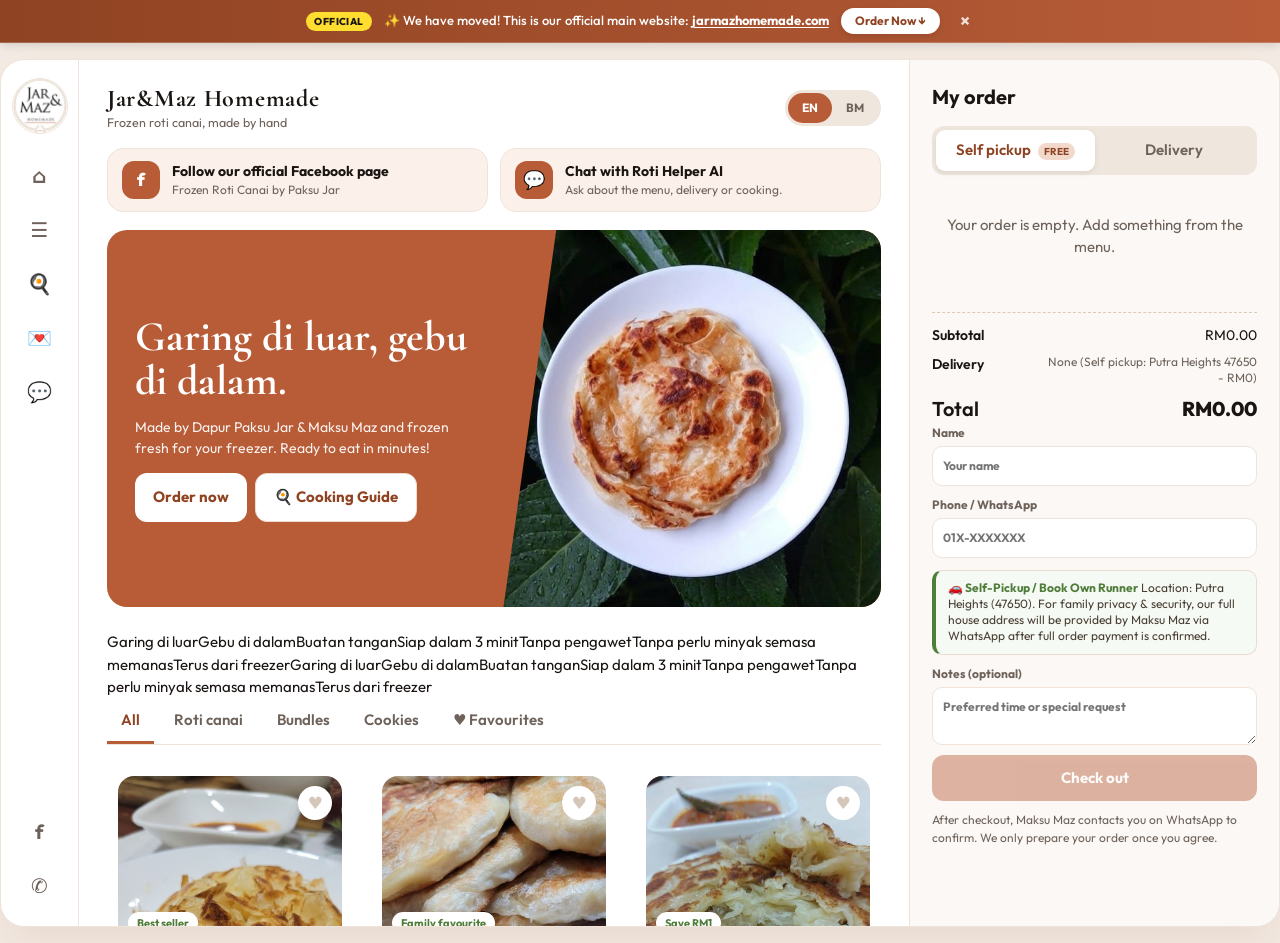
==== commit deafdf95: "Add files via upload" ====
--- a/deploy/index.html
+++ b/deploy/index.html
@@ -1,6 +1,33 @@
 <!doctype html>
 <html lang="en"><head><meta charset="utf-8"><meta name="viewport" content="width=device-width,initial-scale=1,interactive-widget=resizes-content"><meta name="theme-color" content="#b85c38">
 <title>Jar&amp;Maz Homemade | Frozen Roti Canai</title>
+<meta name="description" content="Frozen Roti Canai. 5 pieces per pack. Flaky, buttery and freezer-ready. Homemade beef &amp; plain roti canai by Jar&amp;Maz.">
+<link rel="icon" type="image/x-icon" href="favicon.ico">
+<link rel="icon" type="image/png" sizes="48x48" href="assets/favicon-48.png">
+<link rel="icon" type="image/png" sizes="192x192" href="assets/favicon-192.png">
+<link rel="apple-touch-icon" sizes="180x180" href="assets/favicon-192.png">
+<link rel="shortcut icon" href="assets/logo.jpg">
+<meta property="og:title" content="Jar&amp;Maz Homemade | Frozen Roti Canai">
+<meta property="og:description" content="Frozen Roti Canai. 5 pieces per pack. Flaky, buttery and freezer-ready.">
+<meta property="og:image" content="https://jarmazhomemade.com/assets/og-image.jpg?v=2">
+<meta property="og:image:secure_url" content="https://jarmazhomemade.com/assets/og-image.jpg?v=2">
+<meta property="og:image:type" content="image/jpeg">
+<meta property="og:image:width" content="600">
+<meta property="og:image:height" content="600">
+<meta property="og:image:alt" content="Jar&amp;Maz Homemade Logo">
+<meta property="og:url" content="https://jarmazhomemade.com/">
+<meta property="og:type" content="website">
+<meta name="twitter:card" content="summary">
+<meta name="twitter:image" content="https://jarmazhomemade.com/assets/og-image.jpg?v=2">
+<script type="application/ld+json">
+{
+  "@context": "https://schema.org",
+  "@type": "Organization",
+  "name": "Jar&Maz Homemade",
+  "url": "https://jarmazhomemade.com",
+  "logo": "https://jarmazhomemade.com/assets/logo-round.png"
+}
+</script>
 <link href="https://fonts.googleapis.com/css2?family=Outfit:wght@400;500;600;700;800&family=Cinzel:wght@500;600&family=Cormorant+Garamond:wght@600;700&display=swap" rel="stylesheet">
 <style>
 :root{--or:#b85c38;--or2:#8f4322;--cu:#b87050;--bg:#f5ede6;--ink:#1a1512;--mut:#6e625a;--line:#efe3da;--ok:#4f7d3a}
@@ -45,8 +72,19 @@
 .guide-tabs::-webkit-scrollbar{display:none}
 .guide-tab-btn{background:#f7efe8;border:1px solid #ebdcd0;border-radius:99px;padding:8px 18px;font-size:13px;font-weight:700;color:var(--mut);cursor:pointer;transition:.2s all;white-space:nowrap}
 .guide-tab-btn.on{background:var(--or);color:#fff;border-color:var(--or);box-shadow:0 3px 10px rgba(184,92,56,.25)}
+.guide-method-bar{display:flex;align-items:center;justify-content:center;gap:10px;margin:-6px auto 20px;flex-wrap:wrap;max-width:760px}
+.guide-method-lbl{font-size:12px;font-weight:700;color:var(--mut);letter-spacing:.02em;display:inline-flex;align-items:center;gap:5px}
+.guide-method-tabs{display:inline-flex;align-items:center;gap:6px;background:#f5ece5;border:1px solid #ebdcd0;padding:4px;border-radius:99px;max-width:100%;overflow-x:auto;-webkit-overflow-scrolling:touch;scrollbar-width:none}
+.guide-method-tabs::-webkit-scrollbar{display:none}
+.guide-method-btn{background:transparent;border:0;border-radius:99px;padding:6px 14px;font-size:12.5px;font-weight:600;color:var(--mut);cursor:pointer;transition:.2s all;white-space:nowrap;display:inline-flex;align-items:center;gap:5px}
+.guide-method-btn:hover{color:var(--ink);background:rgba(255,255,255,.5)}
+.guide-method-btn.on{background:#fff;color:var(--or2);font-weight:800;box-shadow:0 2px 8px rgba(143,67,34,.18)}
 .guide-panel{display:none}
 .guide-panel.on{display:grid;grid-template-columns:repeat(2,1fr);gap:16px}
+.guide-panel.on.single-view{display:flex;justify-content:center}
+.guide-panel.on.single-view .guide-card{max-width:680px;width:100%}
+@keyframes guideCardFadeIn{from{opacity:0;transform:translateY(6px)}to{opacity:1;transform:translateY(0)}}
+.guide-card.fade-in{animation:guideCardFadeIn .22s cubic-bezier(.16,1,.3,1)}
 .guide-card{background:#fdfaf7;border:1.5px solid #ebdcd0;border-radius:18px;padding:18px 20px;display:flex;flex-direction:column;gap:10px;transition:.2s all}
 .guide-card:hover{border-color:var(--cu);transform:translateY(-2px);box-shadow:0 6px 18px rgba(143,67,34,.08)}
 .guide-card-head{display:flex;justify-content:space-between;align-items:center;gap:10px}
@@ -69,6 +107,9 @@
   .guide-sec{padding:18px 14px;border-radius:18px;margin:22px 0 16px}
   .guide-panel.on{grid-template-columns:1fr;gap:12px}
   .guide-tabs{justify-content:flex-start}
+  .guide-method-bar{justify-content:flex-start;margin:-8px 0 16px;gap:6px}
+  .guide-method-lbl{font-size:11px;width:100%;margin-bottom:2px}
+  .guide-method-tabs{width:100%;justify-content:flex-start;overflow-x:auto;-webkit-overflow-scrolling:touch}
 }
 .fb{display:flex;justify-content:space-between;align-items:center;gap:16px;flex-wrap:wrap;background:var(--ink);color:#fff;border-radius:18px;padding:18px 22px}
 .fb small{display:block;opacity:.75}
@@ -206,6 +247,13 @@
 .pm-qty span{font-weight:700;font-size:15px;min-width:20px;text-align:center;color:var(--ink)}
 .pm-add{flex:1;font-size:14px;font-weight:700;padding:12px 16px;border-radius:12px;background:var(--or);color:#fff;box-shadow:0 4px 14px rgba(184,92,56,.28)}
 .pm-add:active{transform:scale(.98)}
+.btn-inquiry-pill{display:inline-flex;align-items:center;justify-content:center;gap:4px;padding:7px 14px;border-radius:99px;background:var(--or);color:#fff;font-size:12px;font-weight:700;transition:.2s all;cursor:pointer;white-space:nowrap;border:0;box-shadow:0 2px 6px rgba(184,92,56,.22)}
+.btn-inquiry-pill:hover{background:var(--or2);transform:scale(1.02)}
+.pm-inquiry-btn{background:#25d366!important;color:#fff!important;text-decoration:none;display:inline-flex;align-items:center;justify-content:center;gap:8px;font-size:14.5px;padding:13px 18px;border-radius:12px;font-weight:700;box-shadow:0 4px 14px rgba(37,211,102,.3);transition:.2s all;width:100%;text-align:center}
+.pm-inquiry-btn:hover{background:#1ebe57!important;transform:scale(1.01)}
+.pm-doorgift-note{background:#fdf6ed;border:1px solid #f6deb6;border-radius:12px;padding:10px 14px;font-size:12.5px;color:#7a4b18;line-height:1.45}
+.pm-doorgift-note b{color:#5c340b;display:block;margin-bottom:3px;font-size:13px}
+.pm-doorgift-note a{color:var(--or2);font-weight:700;text-decoration:underline;margin-top:4px;display:inline-block}
 
 /* Panel refinement: Back button, Empty state, 2-step checkout */
 .p-back{background:none;font-size:20px;font-weight:700;width:34px;height:34px;border-radius:50%;display:grid;place-items:center;color:var(--mut)}
@@ -404,7 +452,79 @@
 
 @media print{body>*:not(.modal){display:none!important}.modal{position:static;opacity:1}.ra{display:none}.ann-bd,.ann-topbar{display:none!important}}
 @media(prefers-reduced-motion:reduce){*{transition:none!important;animation:none!important}}
-</style><link rel="stylesheet" href="assets/enhance.css"></head><body>
+</style><link rel="stylesheet" href="assets/enhance.css"><!-- POLISH-START (design polish layer; delete this block to revert) -->
+<style>
+:root{--r-sm:12px;--r-md:18px;--r-lg:24px;--sh-sm:0 2px 8px rgba(143,67,34,.08);--sh-md:0 10px 26px rgba(143,67,34,.14);--bg-soft:#fbf1ea;--bg-chip:#f7efe8;--bd-soft:#ebdcd0}
+html{-webkit-text-size-adjust:100%}
+body{-webkit-font-smoothing:antialiased}
+
+/* Desktop: calmer, more storefront-like */
+@media(min-width:1000px){
+  .app{border:1px solid var(--line);box-shadow:0 18px 50px rgba(143,67,34,.12);border-radius:var(--r-lg)}
+  .bar b{font:700 24px "Cormorant Garamond",Georgia,serif;letter-spacing:.03em}
+}
+@media(min-width:1000px) and (hover:hover){
+  .card:hover{transform:translateY(-4px);box-shadow:var(--sh-md)}
+  .card:hover .ph img{transform:scale(1.05) rotate(0)}
+  .card:hover .plus{transform:scale(1.08);box-shadow:0 6px 14px rgba(143,67,34,.28)}
+  .logo:hover{transform:none}
+  .rail a:hover,.rail button:hover{transform:scale(1.08)}
+  .banner:hover img{transform:none}
+}
+
+/* Bottom sheet: drag handle */
+.pm-card::before{content:"";position:absolute;top:8px;left:50%;width:42px;height:4px;border-radius:4px;background:rgba(255,255,255,.9);transform:translateX(-50%);z-index:11;box-shadow:0 1px 4px rgba(0,0,0,.3)}
+
+/* Mobile / tablet */
+@media(max-width:999px){
+  input,textarea,select{font-size:16px}
+  .bar b{overflow:hidden;text-overflow:ellipsis}
+  .m-brand-sub{font-size:11px!important}
+  .hd-actions{gap:6px}
+  .m-soc-btn{width:36px;height:36px;font-size:15px}
+  .lg{height:34px;padding:3px}
+  .lg button{height:28px;min-width:32px;padding:2px 10px;font-size:12px}
+  .card .plus{width:40px;height:40px;border-radius:12px}
+  .heart{width:40px;height:40px}
+  .qty button{width:34px;height:34px;border-radius:10px}
+  .pm-qty button{width:40px;height:40px}
+  .pm-close{width:40px;height:40px}
+  .tabs button{min-height:40px}
+  .tag,.pm-ph .tag{font-size:12px}
+  .pm-feat{font-size:12px}
+  .card p{font-size:12.5px}
+}
+@supports(height:100dvh){
+  .pm-card{max-height:88dvh}
+  .rc{max-height:90dvh}
+  @media(min-width:1000px){
+    .app{height:calc(100dvh - 32px)}
+    .chat{height:min(520px,calc(100dvh - 100px))}
+  }
+  @media(max-width:999px){
+    .panel{height:90dvh}
+    .chat{height:60dvh}
+  }
+}
+
+/* Phones: keep the compact hero, just make its text easier to read */
+@media(max-width:640px){
+  body .bt h1{font-size:clamp(20px,5.6vw,24px)}
+  body .bt p{font-size:12.5px;line-height:1.4}
+  body .banner .btn{padding:9px 16px;font-size:13px}
+}
+</style>
+<script>
+/* swipe down on a product sheet to close it */
+(function(){var y0=null,dy=0,card=null;
+document.addEventListener('touchstart',function(e){var c=e.target.closest&&e.target.closest('.pm-card');if(!c)return;var b=c.querySelector('.pm-body');if(b&&b.scrollTop>0)return;card=c;y0=e.touches[0].clientY;dy=0;c.style.transition='none'},{passive:true});
+document.addEventListener('touchmove',function(e){if(y0===null)return;dy=e.touches[0].clientY-y0;if(dy>0)card.style.transform='translateY('+dy+'px)'},{passive:true});
+function endDrag(){if(y0===null)return;var c=card,d=dy;y0=null;dy=0;card=null;if(d>90){c.style.transition='transform .25s';c.style.transform='translateY(100%)';var x=c.querySelector('.pm-close');if(x)x.click();setTimeout(function(){c.style.transition='';c.style.transform=''},350)}else{c.style.transition='';c.style.transform=''}}
+document.addEventListener('touchend',endDrag);document.addEventListener('touchcancel',endDrag);
+})();
+</script>
+<!-- POLISH-END -->
+</head><body>
 <div class="ann-topbar" id="annTopbar">
   <div class="ann-topbar-inner">
     <span class="ann-topbar-pill" data-t="annBadge">NEW</span>
@@ -441,9 +561,30 @@
     <button type="button" class="guide-tab-btn" data-guidetab="creative" data-t="gTabCreative">✨ Resipi Kreatif Paksu</button>
   </div>
 
+  <!-- Method selector for Beef -->
+  <div class="guide-method-bar" id="gMethods-beef">
+    <span class="guide-method-lbl" data-t="gMethodLbl">Pilih Kaedah:</span>
+    <div class="guide-method-tabs" role="tablist" aria-label="Kaedah memasak Beef Roti Canai">
+      <button type="button" class="guide-method-btn on" data-panel="beef" data-target-method="air" data-t="gBtnAir">🌪️ Air Fryer</button>
+      <button type="button" class="guide-method-btn" data-panel="beef" data-target-method="pan" data-t="gBtnPan">🍳 Kuali (Pan-fry)</button>
+      <button type="button" class="guide-method-btn" data-panel="beef" data-target-method="all" data-t="gBtnAll">📋 Semua Kaedah</button>
+    </div>
+  </div>
+
+  <!-- Method selector for Plain -->
+  <div class="guide-method-bar" id="gMethods-plain" style="display:none">
+    <span class="guide-method-lbl" data-t="gMethodLbl">Pilih Kaedah:</span>
+    <div class="guide-method-tabs" role="tablist" aria-label="Kaedah memasak Roti Canai Biasa">
+      <button type="button" class="guide-method-btn on" data-panel="plain" data-target-method="pan" data-t="gBtnPan">🍳 Kuali (Pan-fry)</button>
+      <button type="button" class="guide-method-btn" data-panel="plain" data-target-method="air" data-t="gBtnAir">🌪️ Air Fryer</button>
+      <button type="button" class="guide-method-btn" data-panel="plain" data-target-method="freezer" data-t="gBtnFreezer">♨️ Terus Dari Freezer</button>
+      <button type="button" class="guide-method-btn" data-panel="plain" data-target-method="all" data-t="gBtnAll">📋 Semua Kaedah</button>
+    </div>
+  </div>
+
   <!-- Panel 1: Beef Roti Canai -->
-  <div class="guide-panel on" id="gPanel-beef">
-    <div class="guide-card">
+  <div class="guide-panel on single-view" id="gPanel-beef">
+    <div class="guide-card" data-method="air">
       <div class="guide-card-head">
         <span class="guide-card-title"><i>🌪️</i> <span data-t="gBeefAirTitle">Kaedah Air Fryer (Pantas &amp; Rangup)</span></span>
         <span class="guide-card-tag" data-t="gBeefAirTag">170°C (3–5 Minit) · Beku: 165°C</span>
@@ -467,7 +608,7 @@
       <div class="guide-card-tip" data-t="gBeefAirTip">💡 <em>Tip Dapur:</em> Kulit luar garing keemasan manakala inti daging berempah kekal panas sekata dan berjus!</div>
     </div>
 
-    <div class="guide-card">
+    <div class="guide-card" data-method="pan" style="display:none">
       <div class="guide-card-head">
         <span class="guide-card-title"><i>🍳</i> <span data-t="gBeefPanTitle">Kaedah Kuali (Pan-fry)</span></span>
         <span class="guide-card-tag" data-t="gBeefPanTag">Nyahbeku 1 Jam · 2–3 Minit</span>
@@ -490,8 +631,8 @@
   </div>
 
   <!-- Panel 2: Plain Roti Canai -->
-  <div class="guide-panel" id="gPanel-plain">
-    <div class="guide-card">
+  <div class="guide-panel single-view" id="gPanel-plain">
+    <div class="guide-card" data-method="pan">
       <div class="guide-card-head">
         <span class="guide-card-title"><i>🥞</i> <span data-t="gPlainTradTitle">Kaedah Kuali (Pan-fry) + Tepok Mamak</span></span>
         <span class="guide-card-tag" data-t="gPlainTradTag">Nyahbeku 1 Jam · 2–3 Minit</span>
@@ -516,7 +657,7 @@
       <div class="guide-card-tip" data-t="gPlainTradTip">💡 <em>Tip Paksu Jar:</em> Tidak perlu letak minyak kerana adunan sudah sedia wangi dengan mentega/minyak.</div>
     </div>
 
-    <div class="guide-card">
+    <div class="guide-card" data-method="air" style="display:none">
       <div class="guide-card-head">
         <span class="guide-card-title"><i>🌪️</i> <span data-t="gPlainAirTitle">Kaedah Air Fryer (Pantas &amp; Garing)</span></span>
         <span class="guide-card-tag" data-t="gPlainAirTag">170°C · 3–5 Minit</span>
@@ -538,7 +679,7 @@
       <div class="guide-card-tip" data-t="gPlainAirTip">💡 <em>Tip Dapur:</em> Hasilnya sangat garing di luar dan lembut berlapis di dalam tanpa perlu guna minyak tambahan.</div>
     </div>
 
-    <div class="guide-card" style="grid-column:1/-1">
+    <div class="guide-card" data-method="freezer" style="display:none;grid-column:1/-1">
       <div class="guide-card-head">
         <span class="guide-card-title"><i>♨️</i> <span data-t="gPlainQuickTitle">Terus Dari Freezer (Beku Keras / Tak Sempat Defrost)</span></span>
         <span class="guide-card-tag" data-t="gPlainQuickTag">Kukus · Air Fryer · Kuali · Toaster</span>
@@ -652,13 +793,18 @@
         <div class="pm-feat"><i>✨</i><span data-t="pmHandmade">Handmade daily</span></div>
       </div>
       <div class="pm-cook" id="pmCook"></div>
-      <div class="pm-actions">
+      <div class="pm-actions" id="pmActionsReg">
         <div class="pm-qty">
           <button id="pmDec" aria-label="Fewer">−</button>
           <span id="pmCount">1</span>
           <button id="pmInc" aria-label="More">+</button>
         </div>
         <button class="btn fill wide pm-add" id="pmAddBtn"><span data-t="addToOrder">Add to order</span> · <span id="pmAddTotal"></span></button>
+      </div>
+      <div class="pm-actions" id="pmActionsInquiry" style="display:none;padding-bottom:max(8px, env(safe-area-inset-bottom, 0px))">
+        <a class="pm-inquiry-btn" id="pmInquiryBtn" href="#" target="_blank" rel="noopener">
+          <span id="pmInquiryBtnText">💬 DM Maksu Maz di WhatsApp</span>
+        </a>
       </div>
     </div>
   </div>
@@ -720,7 +866,8 @@
 const P=[{id:'roti',name:'Frozen Roti Canai',d:'5 pieces per pack. Flaky, buttery and freezer-ready.',price:8,cat:'roti',tag:'Best seller',weight:0.53,img:IMG2},
 {id:'beef',name:'Frozen Beef Roti Canai',d:'2 pieces per pack. Generous savoury beef. Delicious by itself or with gravy.',price:14,cat:'roti',tag:'Family favourite',weight:0.30,img:'[data-uri]'},
 {id:'bundle',name:'Family Freezer Bundle',d:'6 Beef packs (RM14) + 2 Plain packs (RM8), RM100 value.',price:99,cat:'bundle',tag:'Save RM1',weight:2.86,img:IMG1},
-{id:'cookies',name:'Chocolate Chip Cookies',d:"Made with premium Golden Churn Butter and Beryl's chocolate chips, loaded with crunchy almonds and walnuts. Dah rasa satu, mesti nak lagi!",price:38,cat:'cookies',tag:'New',weight:0.35,img:IMG_COOKIES}];
+{id:'cookies',name:'Chocolate Chip Cookies',d:"Made with premium Golden Churn Butter and Beryl's chocolate chips, loaded with crunchy almonds and walnuts. Dah rasa satu, mesti nak lagi!",price:38,cat:'cookies',tag:'New',weight:0.35,img:IMG_COOKIES},
+{id:'doorgift',name:'Wedding & Event Doorgift Cookies',d:'Doorgift cookies in cute mini jars for weddings, corporate events & aqiqah. Minimum order: 100 small jars.',price:0,cat:'cookies',tag:'Min 100 Jars',isInquiry:true,weight:0.15,img:'assets/doorgift.jpg'}];
 const $=id=>document.getElementById(id),money=n=>'RM'+n.toFixed(2),by=id=>P.find(p=>p.id===id),getCartWeight=()=>Object.entries(cart).reduce((s,[id,q])=>{const p=by(id);return s+(p&&p.weight?p.weight:0.53)*q},0);
 const esc=s=>String(s).replace(/[&<>"]/g,c=>({'&':'&amp;','<':'&lt;','>':'&gt;','"':'&quot;'}[c]));
 let cart={},favs=new Set(),tab='all',mode='Self pickup',last=null,flash='',dlvZone='kv';
@@ -728,7 +875,7 @@
 cart=Object.fromEntries(Object.entries(cart).filter(([id,q])=>by(id)&&q>0));
 $('hero').src=HERO_IMG;document.querySelector('.bar img').src=document.querySelector('.logo').src;
 function grid(a){const g=$('grid');g.classList.remove('anim');if(a)void g.offsetWidth;if(a)g.classList.add('anim');const l=P.filter(p=>(tab==='all'||(tab==='fav'?favs.has(p.id):p.cat===tab)));
-$('grid').innerHTML=l.length?l.map((p,i)=>`<article class="card" style="--i:${i}"><div class="ph" data-view="${p.id}">${p.img?`<img src="${p.img}" alt="${p.name}">`:'<span class="ph-e">🥩</span>'}<span class="tag">${tr('g_'+p.id)}</span><button class="heart${favs.has(p.id)?' on':''}" data-fav="${p.id}" aria-label="Favourite ${p.name}">♥</button></div><h3 data-view="${p.id}">${p.name}</h3><p data-view="${p.id}">${tr('d_'+p.id)}</p><div class="row"><b>${money(p.price)}</b><button class="plus" data-add="${p.id}" aria-label="Add ${p.name}">+</button></div></article>`).join(''):'<p class="none">'+tr('none')+'</p>'}
+$('grid').innerHTML=l.length?l.map((p,i)=>`<article class="card" style="--i:${i}"><div class="ph" data-view="${p.id}">${p.img?`<img src="${p.img}" alt="${p.name}">`:'<span class="ph-e">🥩</span>'}<span class="tag">${tr('g_'+p.id)}</span><button class="heart${favs.has(p.id)?' on':''}" data-fav="${p.id}" aria-label="Favourite ${p.name}">♥</button></div><h3 data-view="${p.id}">${(L[lang]&&L[lang]['n_'+p.id])||p.name}</h3><p data-view="${p.id}">${tr('d_'+p.id)}</p><div class="row">${p.isInquiry?`<b style="font-size:13.5px;color:var(--or2);font-weight:800">${tr('dmPrice')}</b><button type="button" class="btn-inquiry-pill" data-inquire="${p.id}" aria-label="Inquire ${p.name}"><span>${tr('dmInquiry')}</span></button>`:`<b>${money(p.price)}</b><button class="plus" data-add="${p.id}" aria-label="Add ${p.name}">+</button>`}</div></article>`).join(''):'<p class="none">'+tr('none')+'</p>'}
 function draw(){const es=Object.entries(cart),n=es.reduce((s,[,q])=>s+q,0),t=es.reduce((s,[id,q])=>s+by(id).price*q,0);
 $('count').textContent=n;$('sub').textContent=money(t);$('tot').textContent=money(t);if($('btnStep1Tot'))$('btnStep1Tot').textContent=money(t);$('go').disabled=!n;
 if(dlv&&dlv.isNKV&&mode==='Delivery'&&typeof calcNinjaVan==='function'){dlv=calcNinjaVan(getCartWeight(),dlv.addr,dlv);}
@@ -741,7 +888,7 @@
 function setStep(s){checkoutStep=s;const isMob=window.innerWidth<1000;if(!isMob){$('pStep1').classList.remove('hide');$('pStep2').classList.remove('hide-mobile-step');$('backStep1').classList.add('hide');$('panelTitle').innerHTML=tr('my');return}if(s===1){$('pStep1').classList.remove('hide');$('pStep2').classList.add('hide-mobile-step');$('backStep1').classList.add('hide');$('panelTitle').innerHTML=tr('my')}else{$('pStep1').classList.add('hide');$('pStep2').classList.remove('hide-mobile-step');$('backStep1').classList.remove('hide');$('panelTitle').innerHTML=tr('custDetails')}}
 window.addEventListener('resize',()=>{setStep(checkoutStep)});
 let curProd=null,curQty=1;
-function openProduct(id){const p=by(id);if(!p)return;curProd=p;curQty=1;$('pmName').textContent=p.name;$('pmPrice').textContent=money(p.price);$('pmDesc').textContent=tr('d_'+p.id);$('pmTag').textContent=tr('g_'+p.id);const feats=$('pmFeatures');if(feats){if(p.id==='cookies'||p.cat==='cookies'){feats.classList.add('two-col');feats.innerHTML=`<div class="pm-feat"><i>🧈</i><span data-t="pmCookies1">${tr('pmCookies1')}</span></div><div class="pm-feat"><i>🍪</i><span data-t="pmCookies2">${tr('pmCookies2')}</span></div>`}else{feats.classList.remove('two-col');feats.innerHTML=`<div class="pm-feat"><i>❄️</i><span data-t="pmFreezer">${tr('pmFreezer')}</span></div><div class="pm-feat"><i>🍳</i><span data-t="pmFry">${tr('pmFry')}</span></div><div class="pm-feat"><i>✨</i><span data-t="pmHandmade">${tr('pmHandmade')}</span></div>`}}const cookEl=$('pmCook');if(cookEl){if(p.id==='beef'){cookEl.style.display='block';cookEl.innerHTML=`<b>${tr('pmCookTitle')}</b><span>${tr('pmCookBeef')}</span><a href="#instructions" onclick="closeProduct()">${tr('pmCookMore')} →</a>`}else if(p.id==='roti'){cookEl.style.display='block';cookEl.innerHTML=`<b>${tr('pmCookTitle')}</b><span>${tr('pmCookPlain')}</span><a href="#instructions" onclick="closeProduct()">${tr('pmCookMore')} →</a>`}else if(p.id==='bundle'){cookEl.style.display='block';cookEl.innerHTML=`<b>${tr('pmCookTitle')}</b><span>${tr('pmCookBundle')}</span><a href="#instructions" onclick="closeProduct()">${tr('pmCookMore')} →</a>`}else{cookEl.style.display='none';cookEl.innerHTML=''}}if(p.img){$('pmImg').src=p.img;$('pmImg').alt=p.name;$('pmImg').style.display='block';$('pmPhE').style.display='none'}else{$('pmImg').style.display='none';$('pmPhE').style.display='block'}updatePmTotal();$('prodModal').classList.add('show');$('bd').classList.add('show')}
+function openProduct(id){const p=by(id);if(!p)return;curProd=p;curQty=1;$('pmName').textContent=(L[lang]&&L[lang]['n_'+p.id])||p.name;$('pmPrice').textContent=p.isInquiry?tr('dmPrice'):money(p.price);$('pmDesc').textContent=tr('d_'+p.id);$('pmTag').textContent=tr('g_'+p.id);const feats=$('pmFeatures');if(feats){if(p.id==='doorgift'){feats.classList.remove('two-col');feats.innerHTML=`<div class="pm-feat"><i>💒</i><span>${tr('pmDoorgift1')}</span></div><div class="pm-feat"><i>🎁</i><span>${tr('pmDoorgift2')}</span></div><div class="pm-feat"><i>🧈</i><span>${tr('pmDoorgift3')}</span></div>`}else if(p.id==='cookies'||p.cat==='cookies'){feats.classList.add('two-col');feats.innerHTML=`<div class="pm-feat"><i>🧈</i><span data-t="pmCookies1">${tr('pmCookies1')}</span></div><div class="pm-feat"><i>🍪</i><span data-t="pmCookies2">${tr('pmCookies2')}</span></div>`}else{feats.classList.remove('two-col');feats.innerHTML=`<div class="pm-feat"><i>❄️</i><span data-t="pmFreezer">${tr('pmFreezer')}</span></div><div class="pm-feat"><i>🍳</i><span data-t="pmFry">${tr('pmFry')}</span></div><div class="pm-feat"><i>✨</i><span data-t="pmHandmade">${tr('pmHandmade')}</span></div>`}}const cookEl=$('pmCook');if(cookEl){if(p.id==='doorgift'){cookEl.style.display='block';cookEl.innerHTML=`<div class="pm-doorgift-note"><b>${tr('pmDoorgiftTitle')}</b><span>${tr('pmDoorgiftNote')}</span></div>`}else if(p.id==='beef'){cookEl.style.display='block';cookEl.innerHTML=`<b>${tr('pmCookTitle')}</b><span>${tr('pmCookBeef')}</span><a href="#instructions" onclick="closeProduct();if(typeof setGuideTab==='function'){setGuideTab('beef');setGuideMethod('beef','air')}">${tr('pmCookMore')} →</a>`}else if(p.id==='roti'){cookEl.style.display='block';cookEl.innerHTML=`<b>${tr('pmCookTitle')}</b><span>${tr('pmCookPlain')}</span><a href="#instructions" onclick="closeProduct();if(typeof setGuideTab==='function'){setGuideTab('plain');setGuideMethod('plain','pan')}">${tr('pmCookMore')} →</a>`}else if(p.id==='bundle'){cookEl.style.display='block';cookEl.innerHTML=`<b>${tr('pmCookTitle')}</b><span>${tr('pmCookBundle')}</span><a href="#instructions" onclick="closeProduct();if(typeof setGuideTab==='function'){setGuideTab('beef')}">${tr('pmCookMore')} →</a>`}else{cookEl.style.display='none';cookEl.innerHTML=''}}if($('pmActionsReg')&&$('pmActionsInquiry')){if(p.isInquiry){$('pmActionsReg').style.display='none';$('pmActionsInquiry').style.display='flex';const waMsg=lang==='ms'?'Salam Maksu Maz, saya berminat nak buat tempahan Doorgift Cookies untuk majlis (minimum 100 balang kecil). Boleh saya dapatkan maklumat harga dan tarikh tempahan?':'Hello Maksu Maz, I am interested in inquiring about Wedding/Event Doorgift Cookies (minimum 100 small jars). Could you please share the pricing and booking details?';const waUrl='https://wa.me/60192788617?text='+encodeURIComponent(waMsg);$('pmInquiryBtn').href=waUrl;if($('pmInquiryBtnText'))$('pmInquiryBtnText').textContent=tr('pmDoorgiftBtn')}else{$('pmActionsReg').style.display='flex';$('pmActionsInquiry').style.display='none'}}if(p.img){$('pmImg').src=p.img;$('pmImg').alt=p.name;$('pmImg').style.display='block';$('pmPhE').style.display='none'}else{$('pmImg').style.display='none';$('pmPhE').style.display='block'}updatePmTotal();$('prodModal').classList.add('show');$('bd').classList.add('show')}
 function closeProduct(){$('prodModal').classList.remove('show');if(!$('panel').classList.contains('open')&&!$('modal').classList.contains('show')){$('bd').classList.remove('show')}}
 function updatePmTotal(){$('pmCount').textContent=curQty;$('pmAddTotal').textContent=money(curProd?curProd.price*curQty:0)}
 
@@ -755,7 +902,7 @@
 $('toStep2').onclick=()=>setStep(2);
 $('backStep1').onclick=()=>setStep(1);
 $('btnBrowse').onclick=()=>{closeP();$('menu').scrollIntoView({behavior:'smooth'})};
-document.addEventListener('click',e=>{const v=e.target.closest('[data-view]');const isBtn=e.target.closest('button');if(v&&!isBtn){openProduct(v.dataset.view);return}
+document.addEventListener('click',e=>{const inq=e.target.closest('[data-inquire]');if(inq){openProduct(inq.dataset.inquire);return}const v=e.target.closest('[data-view]');const isBtn=e.target.closest('button');if(v&&!isBtn){openProduct(v.dataset.view);return}
 const t=e.target.closest('button');if(!t)return;const d=t.dataset;
 if(d.add){cart[d.add]=(cart[d.add]||0)+1;flash=d.add;draw();bump();toast(by(d.add).name);fly(t,by(d.add).img)}
 if(d.fav){favs.has(d.fav)?favs.delete(d.fav):favs.add(d.fav);grid();const hb=document.querySelector('[data-fav="'+d.fav+'"]');if(hb&&favs.has(d.fav))hb.classList.add('pop')}
@@ -872,30 +1019,35 @@
   }
   if(/beef|daging|inti/i.test(q)){
     return isMs
-      ?"🥩 FROZEN BEEF ROTI CANAI:\n• Diisi dengan inti daging cincang berempah resipi istimewa (aromatic seasoned minced beef).\n• 1 pek mengandungi 2 keping roti daging tebal dan padat.\n• Harga: RM15.00 / pek.\n• Sangat lazat dimakan terus panas-panas atau dicicah kuah kari/dhal!"
-      :"🥩 FROZEN BEEF ROTI CANAI:\n• Generously stuffed with seasoned aromatic minced beef.\n• 1 pack contains 2 hearty, stuffed beef roti.\n• Price: RM15.00 / pack.\n• Delicious on its own or dipped in curry!";
+      ?"🥩 FROZEN BEEF ROTI CANAI:\n• Diisi dengan inti daging cincang berempah resipi istimewa (aromatic seasoned minced beef).\n• 1 pek mengandungi 2 keping roti daging tebal dan padat.\n• Harga: RM14.00 / pek.\n• Sangat lazat dimakan terus panas-panas atau dicicah kuah kari/dhal!"
+      :"🥩 FROZEN BEEF ROTI CANAI:\n• Generously stuffed with seasoned aromatic minced beef.\n• 1 pack contains 2 hearty, stuffed beef roti.\n• Price: RM14.00 / pack.\n• Delicious on its own or dipped in curry!";
   }
   if(/plain|biasa/i.test(q)){
     return isMs
-      ?"🥞 ROTI CANAI BIASA (SIGNATURE PLAIN):\n• Dibuat segar dengan tangan oleh Paksu Jar & Maksu Maz.\n• Garing di luar, gebu dan berlapis di dalam.\n• 1 pek mengandungi 5 keping roti canai.\n• Harga: RM12.50 / pek."
-      :"🥞 SIGNATURE PLAIN ROTI CANAI:\n• Handcrafted daily with premium butter.\n• Crispy on the outside, fluffy and layered inside.\n• 1 pack contains 5 pieces.\n• Price: RM12.50 / pack.";
+      ?"🥞 ROTI CANAI BIASA (SIGNATURE PLAIN):\n• Dibuat segar dengan tangan oleh Paksu Jar & Maksu Maz.\n• Garing di luar, gebu dan berlapis di dalam.\n• 1 pek mengandungi 5 keping roti canai.\n• Harga: RM8.00 / pek."
+      :"🥞 SIGNATURE PLAIN ROTI CANAI:\n• Handcrafted daily with premium butter.\n• Crispy on the outside, fluffy and layered inside.\n• 1 pack contains 5 pieces.\n• Price: RM8.00 / pack.";
   }
   if(/bundle|pakej|jimat|save/i.test(q)){
     return isMs
       ?"🎉 PROMOSI FAMILY BUNDLE (RM99 sahaja!):\n• Mengandungi 6 pek Beef Roti Canai (12 keping) + 2 pek Roti Canai Biasa (10 keping).\n• Nilai sebenar RM100, anda jimat RM1.00!\n• Pilihan paling popular untuk stok makanan sekeluarga."
       :"🎉 FAMILY COMBO BUNDLE (Only RM99!):\n• Includes 6 packs Beef Roti (12 pcs) + 2 packs Plain Roti (10 pcs).\n• Total value RM100 (Save RM1.00).\n• Our most popular family stock-up choice!";
   }
-  if(/deliver|hantar|pos|pickup|ambil|grab|lalamove|putra heights|caj|ongkir/i.test(q)){
+  if(/\b(deliver|delivery|hantar|pos|pickup|ambil|grab|lalamove|caj|ongkir)\b|putra heights/i.test(q)){
     return isMs
       ?"🚚 CARA PENGHANTARAN & AMBIL SENDIRI:\n\n1️⃣ Putra Heights (47650): 100% PENGHANTARAN PERCUMA (RM0.00) terus ke pintu rumah!\n2️⃣ Lembah Klang (Klang Valley):\n• Pilihan A: Dapur Paksu Jar (Kadar Tetap bermula RM5, dihantar dalam cooler box).\n• Pilihan B: GrabExpress (Tambang mengikut resit app Grab sebenar).\n• Pilihan C: Tempah runner Grab/Lalamove sendiri (Guna voucher anda).\n3️⃣ Luar Lembah Klang / Outstation: Ninja Van Cold Chain (penghantaran beku khas)."
       :"🚚 DELIVERY & PICKUP OPTIONS:\n\n1️⃣ Putra Heights (47650): 100% FREE DOORSTEP DELIVERY (RM0.00)!\n2️⃣ Klang Valley:\n• Option A: Dapur Paksu Jar (Flat rate from RM5 in cooler box).\n• Option B: GrabExpress (Live fare from official Grab receipt).\n• Option C: Book your own runner (use your own Grab vouchers).\n3️⃣ Outside Klang Valley: Ninja Van Cold Chain dedicated frozen delivery.";
   }
-  if(/menu|harga|price|senarai|berapa/i.test(q)){
+  if(/doorgift|kahwin|wedding|majlis|gift|balang|cenderahati|kenduri|event/i.test(q)){
     return isMs
-      ?"📋 SENARAI HARGA MENU JAR&MAZ:\n\n1. Roti Canai Biasa (5 kpg/pek) — RM12.50\n2. Beef Roti Canai (2 kpg/pek) — RM15.00\n3. Family Bundle (6 Beef + 2 Biasa) — RM99.00 (Jimat RM1!)\n4. Biskut Coklat Cip Mentega Emas (Golden Churn Cookies) — RM29.00\n\nPenghantaran PERCUMA untuk seluruh Putra Heights (47650)!"
-      :"📋 JAR&MAZ MENU & PRICES:\n\n1. Signature Plain Roti (5 pcs/pack) — RM12.50\n2. Beef Roti Canai (2 pcs/pack) — RM15.00\n3. Family Bundle (6 Beef + 2 Plain) — RM99.00 (Save RM1!)\n4. Golden Churn Choc Chip Cookies — RM29.00\n\nFREE Delivery in Putra Heights (47650)!";
-  }
-  if(/hi|hello|hai|assalam|salam|pagi|petang|malam/i.test(q)){
+      ?"🎁 BISKUT DOORGIFT KAHWIN & MAJLIS (Jar&Maz):\n\n• Biskut mini coklat cip mentega emas (Golden Churn) dalam balang kecil comel.\n• Pembelian minimum: 100 balang kecil.\n• Sesuai untuk: Majlis perkahwinan, pertunangan, aqiqah, kenduri doa selamat & cenderahati korporat.\n• Sebut Harga & Tempahan: Sila hubungi Maksu Maz secara terus di WhatsApp (+6019-278 8617) untuk perbincangan harga mengikut kuantiti & tarikh slot majlis anda!"
+      :"🎁 WEDDING & EVENT DOORGIFT COOKIES (Jar&Maz):\n\n• Golden Churn chocolate chip cookies in charming mini jars.\n• Minimum order: 100 small jars.\n• Perfect for: Weddings, engagements, aqiqah, ceremonies & corporate door gifts.\n• Pricing & Inquiries: Please DM Maksu Maz directly on WhatsApp (+6019-278 8617) for custom quotations based on your quantity & event date!";
+  }
+  if(/menu|harga|price|pricing|cost|senarai|berapa/i.test(q)){
+    return isMs
+      ?"📋 SENARAI HARGA MENU JAR&MAZ:\n\n1. Roti Canai Biasa (5 kpg/pek) — RM8.00\n2. Beef Roti Canai (2 kpg/pek) — RM14.00\n3. Family Bundle (6 Beef + 2 Biasa) — RM99.00 (Jimat RM1!)\n4. Biskut Coklat Cip Mentega Emas (Golden Churn Cookies) — RM38.00\n5. Biskut Doorgift Kahwin / Majlis (Min 100 balang kecil) — DM Maksu Maz untuk sebut harga\n\nPenghantaran PERCUMA untuk seluruh Putra Heights (47650)!"
+      :"📋 JAR&MAZ MENU & PRICES:\n\n1. Signature Plain Roti (5 pcs/pack) — RM8.00\n2. Beef Roti Canai (2 pcs/pack) — RM14.00\n3. Family Bundle (6 Beef + 2 Plain) — RM99.00 (Save RM1!)\n4. Golden Churn Choc Chip Cookies — RM38.00\n5. Wedding & Event Doorgift Cookies (Min 100 small jars) — DM Maksu Maz for quotation\n\nFREE Delivery in Putra Heights (47650)!";
+  }
+  if(/\b(hi|hello|hai|test|hey|assalam|salam|pagi|petang|malam)\b/i.test(q)){
     return isMs
       ?"Hai! Selamat datang ke Jar&Maz Homemade 😊 Saya Roti Helper AI. Anda boleh tanya saya tentang:\n• Cara masak / panaskan roti canai (Air fryer & kuali)\n• Menu & harga terkini\n• Penghantaran percuma di Putra Heights & kawasan lain\n\nAda yang boleh saya bantu?"
       :"Hello! Welcome to Jar&Maz Homemade 😊 I am your Roti Helper AI. Feel free to ask me about:\n• How to cook or heat roti canai (Air fryer & skillet)\n• Menu items and pricing\n• Free delivery in Putra Heights & shipping\n\nHow can I help you today?";
@@ -910,18 +1062,21 @@
   $('ci').value='';
   $('ci').disabled=true;
   const l=say(tr('typing'));
-  const slowTimer=setTimeout(()=>{if(l&&l.parentElement)l.textContent=tr('typingSlow')},4500);
   const c=new AbortController();
   const abortTimer=setTimeout(()=>c.abort(),90000);
   try{
     const r=await fetch(API,{method:'POST',headers:{'Content-Type':'application/json'},body:JSON.stringify({message:t}),signal:c.signal});
-    clearTimeout(slowTimer);clearTimeout(abortTimer);
+    clearTimeout(abortTimer);
     if(!r.ok)throw new Error('HTTP '+r.status);
     const j=await r.json();
     l.remove();
+    if(j.reply&&j.reply.includes('gangguan teknikal')){
+      const ans=getLocalAnswer(t);
+      if(ans){say(ans);return;}
+    }
     say(j.reply||tr('chNo'));
   }catch(x){
-    clearTimeout(slowTimer);clearTimeout(abortTimer);
+    clearTimeout(abortTimer);
     l.remove();
     const ans=getLocalAnswer(t);
     if(ans){
@@ -948,9 +1103,45 @@
 $('cx').onclick=toggleChat;
 $('cf').onsubmit=e=>{e.preventDefault();askAI($('ci').value.trim())};
 document.querySelectorAll('.cq-btn').forEach(b=>{b.onclick=()=>{const k=b.dataset.ask;if(Q_TEXTS[k])askAI(Q_TEXTS[k][lang]||Q_TEXTS[k].en)}});
-document.querySelectorAll('.guide-tab-btn').forEach(btn=>{btn.onclick=()=>{document.querySelectorAll('.guide-tab-btn').forEach(b=>b.classList.remove('on'));btn.classList.add('on');const target=btn.dataset.guidetab;document.querySelectorAll('.guide-panel').forEach(p=>p.classList.remove('on'));const panel=$('gPanel-'+target);if(panel)panel.classList.add('on')}});
-const L={en:{heroBadge:"✨ Dapur Paksu Jar & Maksu Maz",dpBadge:"🛵 FREE DELIVERY",phFreePromo:"to your doorstep if your address is in Putra Heights",eFree:"FREE (RM0.00)",ePhBadge:"Putra Heights (FREE)",ePhPromo:"🎉 Free delivery to your doorstep if your address is in Putra Heights!",ePhNote:"Special promotion: Delivery to your doorstep in Putra Heights is 100% FREE!",eRcptFree:"Delivery (Putra Heights - FREE)",rnD_free:"Free delivery to your doorstep for Putra Heights! Maksu Maz will contact you shortly to confirm timing.",hero:'Garing di luar, gebu di dalam.',heroP:"Made by Dapur Paksu Jar & Maksu Maz and frozen fresh for your freezer. Ready to eat in minutes!",order:'Order now',tAll:'All',tRoti:'Roti canai',tBun:'Bundles',tCookies:'Cookies',tFav:'♥ Favourites',s1:'Keep it frozen',s1d:"Store in freezer until ready. No thawing needed.",s2:'Ready to eat in minutes',s2d:'Panfry or airfry without oil. Crispy on the outside, fluffy on the inside.',s3:'Serve with gravy of your choice',s3d:'Delicious with gravy of your choice, sambal or by itself.',fbT:'Follow our official Facebook page',fbS:'Frozen Roti Canai by Paksu Jar',chT:'Chat with Roti Helper AI',chTitle:'Roti Helper AI',qCook:'🔥 How to cook / heat?',qBeef:'🥩 About Beef Roti',qDel:'🚚 Delivery & pickup',qMenu:'💰 Prices & bundle',chS:'Ask about the menu, delivery or cooking.',tag:'Frozen roti canai, made by hand',my:'My order',mPick:'Self pickup',mPickBadge:'FREE',tipPickupTitle:'Want to save on delivery?',tipPickupDesc:'Choose Self pickup in Putra Heights (47650) to remove delivery costs completely (RM0.00)!',tipSwitch:'Switch to Free Self-Pickup',mDel:'Delivery',sub:'Subtotal',del:'Delivery',total:'Total',feeP:'None (Self pickup: Putra Heights 47650 - RM0)',feeD:'Putra Heights (FREE) · Klang Valley (by Paksu Jar) · Outstation (Ninja Van)',zKV:'🛵 Klang Valley (KV)',zNKV:'❄️ Outside KV (Ninja Van)',eNinja:'Ninja Van Cold Chain (Frozen Delivery)',eNinjaStd:'Ninja Van Standard (Drop-off)',eNinjaSep:"Ninja Van Separate Delivery (2 Parcels)",eNinjaColdParcel:"Parcel 1: Frozen Products (Cold Chain)",eNinjaStdParcel:"Parcel 2: Dry Cookies (Standard Drop-off)",eCold:"Cold",eDry:"Dry",eParcelSub:"Parcel total",eTwoParcels:"2 Parcels",eNkvDest:'Destination: Outside Klang Valley (NKV)',eWeight:'Order weight',eTier:'Rate tier',eBaseRate:'Walk-in base rate (excl. SST)',eSst:'SST (6%)',eNinjaNote:'Estimated frozen delivery by Ninja Van. Maksu Maz will confirm final rate & schedule with Ninja Van after order submission.',eNinjaStdNote:'Ninja Van West Malaysia Drop-off basic rate for cookies (ambient). Maksu Maz will drop off your package at Ninja Van for direct delivery to your doorstep.',eNinjaSepNote:'Separate deliveries: Frozen items are dispatched in an insulated cold box via Ninja Van Cold Chain, while dry cookies are dropped off via Ninja Van Standard Delivery. You will receive 2 tracking numbers.',eNinjaConfirm:'Confirmed with Ninja Van',eHintNkv:'Weight-based cold chain estimate for outside Klang Valley.',eRcptNkv:'Delivery (Ninja Van Cold Chain)',eRcptNkvStd:'Delivery (Ninja Van Standard)',eRcptNkvSep:'Delivery (2 Parcels: Cold Chain + Standard Drop-off)',rnD_nkv:'Outside Klang Valley orders use Ninja Van Cold Chain frozen delivery. Maksu Maz will confirm final delivery details with Ninja Van.',rnD_nkvStd:'Outside Klang Valley cookie orders use Ninja Van Standard Delivery (Drop-off). Maksu Maz will drop off your package at Ninja Van and share your tracking number.',rnD_nkvSep:'Mixed orders outside Klang Valley are delivered in 2 separate shipments: frozen items via Ninja Van Cold Chain and dry cookies via Ninja Van Standard Drop-off. Maksu Maz will share tracking numbers for both parcels.',eT:'Estimated delivery cost',eGo:'Calculate',eHint:'Enter your address, then tap Calculate.',eBusy:'Finding your address…',eErr:'Address not found. Add your area or postcode, or Maksu Maz will confirm the fee.',eMoto:'Motorcycle',eUpTo:'up to',eShow:'Show formula',eHide:'Hide formula',eFx:'Base fare + (Rate per km × Distance)',eBase:'Base fare',eRate:'Rate per km',eDist:'Distance',eCh:'Distance charge',eTot:'Estimate',eNote:'Estimate only. Maksu Maz confirms the final fee, which can change with traffic and demand.',eEst:'estimate',eRcpt:'Delivery (est.)',eMapH:'Drag the pin to your exact gate or door. The estimate updates.',eOk:'Confirm location',eOkd:'✓ Location confirmed',eMap:'Open in Google Maps',eMapL:'Map pin',eTotal:'Estimated total',lName:'Name',lPhone:'Phone / WhatsApp',lAddr:'Delivery address',lNotes:'Notes (optional)',pName:'Your name',pAddr:'House number, street, area',pNotes:'Preferred time or special request',go:'Check out',fine:'After checkout, Maksu Maz contacts you on WhatsApp to confirm. We only prepare your order once you agree.',nHome:'Home',nMenu:'Menu',nOrder:'Order',nChat:'Chat',rcpt:'ORDER RECEIPT',print:'Print',wa:'Send to WhatsApp',close:'Close',note:'Note',rnH:'Order not confirmed yet.',rnB:'Tap Send to WhatsApp so Maksu Maz receives your order. Maksu Maz will contact you to confirm timing, and if GrabExpress is selected, she will WhatsApp you an official Grab app screenshot to confirm the live fare before dispatch.',rnD:'The delivery fee will be confirmed then too.',each:'each',added:'Added to your order',empty:'Your order is empty. Add something from the menu.',emptyTitle:'Your order is empty',emptySub:'Choose your favourite roti from our menu to get started.',browseMenu:'Browse menu',viewOrder:'View order',items:'items',item:'item',stepDetails:'Continue to Details',stepBack:'Back to items',custDetails:'Customer Details',addToOrder:'Add to order',pmFreezer:'Freezer-ready',pmFry:'Ready in minutes',pmHandmade:'Handmade daily',none:'Nothing here yet. Try another tab.',g_roti:'Best seller',g_beef:'Family favourite',g_bundle:'Save RM1',g_cookies:'New',d_roti:'5 pieces per pack. Flaky, buttery and freezer-ready.',d_beef:'2 pieces per pack. Loaded with seasoned aromatic chinese minced beef. Delicious by itself or with gravy.',d_bundle:'6 Beef packs + 2 Plain packs (RM100 value). Complete family stock-up for only RM99!',d_cookies:"Made with premium Golden Churn Butter and Beryl's chocolate chips, loaded with crunchy almonds and walnuts. Dah rasa satu, mesti nak lagi!",pmCookies1:"Premium ingredients",pmCookies2:"Freshly baked to order",waH:'Hi Jar&Maz Homemade! Here is my order',wName:'Name',wPhone:'Phone',wFul:'Fulfilment',wAddr:'Address',wNotes:'Notes',waF:'Please confirm my order. Thank you!',greet:'Hello! I’m the Roti Helper AI. Ask me about our menu, prices, delivery or how to cook your roti.',typing:'Typing...',typingSlow:'Waking up helper (may take ~15s on first load)...',chPh:'Ask about our roti...',chNo:'Sorry, I could not answer that. Please message us on WhatsApp.',chErr:'Our helper is unavailable right now. Please message us on WhatsApp at +6019-278 8617.',fbCardT:"Help our family grow with your honest feedback",fbCardS:"Tried our frozen roti canai? Tell us what you loved and where we can improve. Your honest feedback and critical criticism help our family serve you better.",fbCardBtn:"Share Feedback →",rcptFb:"💌 Have feedback? Help our family improve →",annBadge:"NEW",annCardTitle:"Official Main Website",annCardLive:"LIVE ●",annCardSub:"https://jarmazhomemade.com/",annFeat1:"Fresh Roti",annFeat2:"Direct Order",annFeat3:"Auto Delivery",annCardBtn:"jarmazhomemade.com",annTitle:"We Have Moved to Our New Website!",annDesc:"Our official website is now permanently active at <b>jarmazhomemade.com</b>. Enjoy seamless online ordering, automated delivery fee calculations, and our latest deals!",annBtn:"Go to jarmazhomemade.com →",annStay:"Stay on this page (Archive site)",annBarText:"We have moved to our official main website: <b>jarmazhomemade.com</b>",annBarBtn:"Visit New Site →",annBadgeMain:"OFFICIAL",annBarTextMain:"✨ We have moved! This is our official main website: <b>jarmazhomemade.com</b>",annBarBtnMain:"Order Now ↓",optA_title:"Option A: Dapur Paksu Jar",optA_desc:"Personal delivery by Paksu Jar in cooler box. Zero surge pricing (flat rate).",optB_title:"Option B: GrabExpress",optB_desc:"No estimated fare shown to avoid discrepancies. Fare is based 100% on the live Grab app upon dispatch. Maksu Maz will WhatsApp the official Grab booking screenshot for direct, transparent payment.",optB_closed:"🌙 GrabExpress cut-off is 6:00 PM. Please choose Dapur Paksu Jar.",optB_priceText:"Live Grab App Rate",badgeLiveRate:"📱 Live Grab Rate",badgeScreenshot:"🧾 WhatsApp Screenshot",grabSaver:"4-Hour (Saver)",grabInst:"Instant",badgeCheapest:"💰 Cheapest",badgeDirect:"❄️ Cooler Box Care",badgeNoSurge:"✨ Zero Surge (Flat)",badgePeakSurge:"⚡ Peak Surge",badgeGrabClosed:"🌙 Closed >6PM",badgeFast:"⚡ On-Demand",eRcptGrab:"Delivery (GrabExpress: Live App Fare)",eRcptPaksu:"Delivery (Dapur Paksu Jar)",optC_title:"Option C: Book Own Grab / Runner",optC_desc:"Book your own Grab/Lalamove runner to pick up from our house (you can use your own promo vouchers!). For family privacy, Maksu Maz will WhatsApp our full house address once full order payment is confirmed.",optC_priceText:"Pay to Rider",badgeZeroFee:"💰 Pay to Rider",badgeOwnVoucher:"🏷️ Use Own Vouchers",badgeAddressAfterPay:"🔒 Address After Payment",eRcptSelfGrab:"Delivery (Option C: Book Own Grab/Runner)",selfPickTitle:"Self-Pickup / Book Own Runner",selfPickDesc:"Location: Putra Heights (47650). For family privacy & security, our full house address will be provided by Maksu Maz via WhatsApp after full order payment is confirmed.",cookGuideBtn:"🍳 Cooking Guide",guideBadge:"🔥 Cooking Guide",guideTitle:"Preparation & Cooking Instructions",guideSub:"Follow these simple steps for roti canai that is crispy on the outside and soft, layered on the inside—just like freshly flipped at the stall!",gTabBeef:"🥩 Beef Roti Canai",gTabPlain:"🥞 Plain Roti Canai",gTabCreative:"✨ Paksu's Creative Recipes",gBeefAirTitle:"Air Fryer Method (Quick & Crispy)",gBeefAirTag:"170°C (3–5 Mins) · Frozen: 165°C",gBeefAir1:"<strong>If Thawed / From Fridge:</strong><ul class=\"guide-sub-list\"><li><strong>Temp:</strong> 170°C</li><li><strong>Time:</strong> 3 – 5 minutes only (on wire rack without lining)</li><li><em>Reason:</em> Roti is already thawed, so 3–5 mins is enough for crispness without burning!</li></ul>",gBeefAir2:"<strong>Straight from Freezer (Solid Frozen):</strong><ul class=\"guide-sub-list\"><li><strong>Temp:</strong> 165°C (slightly lower heat)</li><li><strong>Time:</strong> 5 – 10 minutes to taste (on wire rack without lining)</li><li><em>Important:</em> 165°C ensures crust doesn't burn while beef filling heats through and stays juicy!</li></ul>",gBeefAirTip:"💡 <em>Kitchen Tip:</em> The pastry turns delightfully flaky and crispy, while the seasoned minced beef filling stays piping hot and juicy!",gBeefPanTitle:"Skillet Method (Pan-fry)",gBeefPanTag:"Thaw 1 Hour · 2–3 Mins",gBeefPan1:"<strong>Thawed / From Fridge:</strong><ul class=\"guide-sub-list\"><li>Roti is already soft at room temp or stored in chiller overnight.</li></ul>",gBeefPan2:"<strong>Pan-fry on Skillet:</strong><ul class=\"guide-sub-list\"><li>Dry flat pan without oil for <strong>2 – 3 minutes</strong> to taste (flip both sides).</li><li>Brush a little margarine while heating for a fragrant aroma.</li></ul>",gBeefPanTip:"💡 <em>Kitchen Tip:</em> Delicious on its own because the filling is already fully seasoned!",gPlainTradTitle:"Skillet (Pan-fry) + 'Tepok Mamak' Clap",gPlainTradTag:"Thaw 1 Hour · 2–3 Mins",gPlainTrad1:"<strong>Thawed / From Fridge:</strong><ul class=\"guide-sub-list\"><li>Roti is already soft at room temp or stored in chiller overnight.</li></ul>",gPlainTrad2:"<strong>Dry Pan Without Oil:</strong><ul class=\"guide-sub-list\"><li>Pan-fry on dry flat pan without oil for <strong>2 – 3 minutes</strong> to taste (flip both sides, brush margarine if desired).</li></ul>",gPlainTrad3:"<strong>'Tepok Mamak' Clap:</strong><ul class=\"guide-sub-list\"><li>Lift while hot and immediately clap with both hands to puff up flaky layers!</li></ul>",gPlainTradTip:"💡 <em>Paksu Jar's Tip:</em> No oil needed—the dough is already prepared with butter/ghee for natural crisp.",gPlainAirTitle:"Air Fryer Method (Quick & Flaky)",gPlainAirTag:"170°C · 3–5 Mins",gPlainAir1:"<strong>If Thawed:</strong><ul class=\"guide-sub-list\"><li><strong>Temp:</strong> 170°C</li><li><strong>Time:</strong> 3 – 5 minutes only (on wire rack without lining)</li><li><em>Reason:</em> Roti is already thawed, 3–5 mins is enough for a golden crisp!</li></ul>",gPlainAir2:"<strong>Clap & Serve:</strong><ul class=\"guide-sub-list\"><li>Lift while hot, immediately clap tepok mamak style and serve!</li></ul>",gPlainAirTip:"💡 <em>Kitchen Tip:</em> Crispy on the outside, soft and flaky inside without extra oil.",gPlainQuickTitle:"Straight From Freezer (Solid Frozen / Express)",gPlainQuickTag:"Steam · Air Fryer · Pan · Toaster",gPlainQuick1:"<strong>Option A (Fluffiest):</strong> Steam <strong>2 – 4 minutes</strong> (turns ultra-fluffy and soft! Can sear briefly on pan after steaming for crispy edges).",gPlainQuick2:"<strong>Option B (Air Fryer):</strong> 165°C–170°C for <strong>5 minutes</strong>, then immediately clap tepok mamak style.",gPlainQuick3:"<strong>Option C (Skillet):</strong> Place directly on low flame, turn and flip, then clap tepok mamak style.",gPlainQuick4:"<strong>Option D:</strong> Double-sided magic pan or bread toaster.",gPlainQuickTip:"💡 <em>Kitchen Tip:</em> Perfect for busy mornings and packing quick school lunchboxes in minutes!",recPizzaT:"Roti Canai Pizza",recPizzaD:"Use roti canai as a pizza base. Spread marinara sauce, top with pepperoni, mozzarella cheese, mushrooms, capsicum and olives. Bake in oven for 10 mins. Kids love it!",recCheeseT:"Roti Canai Cheese",recCheeseD:"Simply sandwich a few slices of cheese between 2 pieces of roti canai and heat on a skillet or in the oven until melted and gooey.",recEggT:"Roti Canai Telor",recEggD:"Crack an egg directly onto the roti canai on the skillet and heat through, or serve with runny half-boiled eggs & cracked black pepper.",recRollT:"Roti Canai Gulong",recRollD:"Roll leftover curry, rendang, or fragrant sambal inside a crispy roti canai. Simple, quick, and super tasty!",recPhillyT:"Roti Canai Philly Cheesesteak",recPhillyD:"Layer cooked shredded beef seasoned with black pepper and salt, sautéed mushrooms, and melted cheese on hot roti canai. A family favourite for all ages!",pmCookTitle:"🔥 Quick Cooking Tips:",pmCookBeef:"Thawed / from fridge: 170°C (3-5 mins) in air fryer or 2-3 mins on skillet. Straight from freezer: 165°C (5-10 mins) without lining to heat beef filling through!",pmCookPlain:"Thawed / from fridge: 2-3 mins on dry skillet + clap 'tepok mamak' style! Straight from freezer: steam 2-4 mins for ultra-fluffy texture or air fry ~5 mins.",pmCookBundle:"Complete cooking guides for Beef Roti (Air Fryer 165°C-170°C / Skillet) & Plain Roti (Skillet + Tepok Mamak / Steam 2-4 mins).",pmCookMore:"View Full Cooking Guide"},
-ms:{heroBadge:'✨ Dapur Paksu Jar & Maksu Maz',dpBadge:'🛵 PENGHANTARAN PERCUMA',phFreePromo:'terus ke pintu rumah jika alamat anda di Putra Heights',eFree:'PERCUMA (RM0.00)',ePhBadge:'Putra Heights (PERCUMA)',ePhPromo:'🎉 Penghantaran percuma terus ke pintu rumah jika alamat anda di Putra Heights!',ePhNote:'Promosi istimewa: Penghantaran terus ke pintu rumah di Putra Heights adalah 100% PERCUMA!',eRcptFree:'Penghantaran (Putra Heights - PERCUMA)',rnD_free:'Penghantaran percuma terus ke pintu rumah untuk Putra Heights! Maksu Maz akan menghubungi anda untuk pengesahan masa.',hero:'Garing di luar, gebu di dalam.',heroP:'Disediakan oleh Dapur Paksu Jar & Maksu Maz dan dibekukan segar untuk freezer anda. Siap untuk dimakan hanya dalam beberapa minit!',order:'Tempah sekarang',tAll:'Semua',tRoti:'Roti canai',tBun:'Bundle',tCookies:'Biskut',tFav:'♥ Kegemaran',s1:'Simpan beku',s1d:'Simpan pek dalam freezer sehingga anda teringin.',s2:'Siap untuk dimakan hanya dalam beberapa minit',s2d:'Panfry atau airfry tanpa minyak. Garing di luar, gebu di dalam.',s3:'Hidang dengan kuah pilihan anda',s3d:'Enak dicicah kuah kegemaran anda atau dimakan begitu sahaja.',fbT:'Ikuti laman Facebook rasmi kami',fbS:'Frozen Roti Canai by Paksu Jar',chT:'Sembang dengan Roti Helper AI',chTitle:'Roti Helper AI',qCook:'🔥 Cara panaskan roti',qBeef:'🥩 Info Roti Daging',qDel:'🚚 Penghantaran & pickup',qMenu:'💰 Harga & bundle',chS:'Tanya tentang menu, penghantaran atau cara memasak.',tag:'Roti canai frozen, dibuat dengan tangan',my:'Pesanan saya',mPick:'Self pick up',mPickBadge:'PERCUMA',tipPickupTitle:'Ingin jimat kos penghantaran?',tipPickupDesc:'Pilih Ambil Sendiri (Self pickup) di Putra Heights (47650) untuk tiada sebarang caj penghantaran (RM0.00)!',tipSwitch:'Tukar ke Self-Pickup Percuma',mDel:'Penghantaran',sub:'Jumlah kecil',del:'Penghantaran',total:'Jumlah',feeP:'Tiada caj (Self pick up: Putra Heights 47650 - RM0)',feeD:'Putra Heights (PERCUMA) · Lembah Klang (oleh Paksu Jar) · Luar Kawasan (Ninja Van)',zKV:'🛵 Lembah Klang (KV)',zNKV:'❄️ Luar Lembah Klang (Ninja Van)',eNinja:'Ninja Van Cold Chain (Penghantaran Beku)',eNinjaStd:'Ninja Van Biasa (Drop-off)',eNinjaSep:'Penghantaran Berasingan Ninja Van (2 Bungkusan)',eNinjaColdParcel:'Bungkusan 1: Produk Beku (Cold Chain)',eNinjaStdParcel:'Bungkusan 2: Biskut Kering (Drop-off Biasa)',eCold:'Beku',eDry:'Kering',eParcelSub:'Jumlah bungkusan',eTwoParcels:'2 Bungkusan',eNkvDest:'Destinasi: Luar Lembah Klang (NKV)',eWeight:'Jumlah berat',eTier:'Kategori berat',eBaseRate:'Kadar walk-in asas (tanpa SST)',eSst:'SST (6%)',eNinjaNote:'Anggaran kos penghantaran beku Ninja Van. Maksu Maz akan membuat pengesahan akhir dengan Ninja Van selepas tempahan dihantar.',eNinjaStdNote:'Kadar asas bungkusan Ninja Van West Malaysia (Drop-off) untuk biskut. Maksu Maz akan drop off bungkusan di Ninja Van untuk penghantaran terus.',eNinjaSepNote:'Penghantaran berasingan: Produk beku dihantar dalam kotak berinsulasi melalui Ninja Van Cold Chain, manakala biskut kering di-drop off melalui Ninja Van Biasa. Anda akan menerima 2 no. tracking.',eNinjaConfirm:'Akan disahkan dengan Ninja Van',eHintNkv:'Anggaran kadar sejuk beku berasaskan berat untuk luar Lembah Klang.',eRcptNkv:'Penghantaran (Ninja Van Cold Chain)',eRcptNkvStd:'Penghantaran (Ninja Van Biasa)',eRcptNkvSep:'Penghantaran (2 Bungkusan: Cold Chain + Drop-off Biasa)',rnD_nkv:'Pesanan luar Lembah Klang menggunakan servis penghantaran beku Ninja Van. Maksu Maz akan membuat pengesahan akhir kos dan jadual dengan Ninja Van.',rnD_nkvStd:'Pesanan biskut luar Lembah Klang menggunakan servis Ninja Van biasa (Drop-off). Maksu Maz akan drop off bungkusan anda di Ninja Van dan berikan no. tracking.',rnD_nkvSep:'Pesanan campuran luar Lembah Klang dihantar berasingan: produk beku melalui Ninja Van Cold Chain dan biskut kering melalui Ninja Van Biasa (Drop-off). Maksu Maz akan berikan 2 no. tracking.',eT:'Anggaran kos penghantaran',eGo:'Kira',eHint:'Masukkan alamat anda, kemudian tekan Kira.',eBusy:'Mencari alamat anda…',eErr:'Alamat tidak dijumpai. Tambah kawasan atau poskod, atau Maksu Maz akan sahkan caj.',eMoto:'Motosikal',eUpTo:'sehingga',eShow:'Tunjuk formula',eHide:'Sembunyi formula',eFx:'Caj asas + (Kadar sekilometer × Jarak)',eBase:'Caj asas',eRate:'Kadar sekilometer',eDist:'Jarak',eCh:'Caj jarak',eTot:'Anggaran',eNote:'Anggaran sahaja. Maksu Maz akan sahkan caj akhir, yang boleh berubah mengikut trafik dan permintaan.',eEst:'anggaran',eRcpt:'Penghantaran (ang.)',eMapH:'Seret pin ke lokasi tepat pagar atau pintu anda. Anggaran akan dikemas kini.',eOk:'Sahkan lokasi',eOkd:'✓ Lokasi disahkan',eMap:'Buka di Google Maps',eMapL:'Pin peta',eTotal:'Anggaran jumlah',lName:'Nama',lPhone:'Telefon / WhatsApp',lAddr:'Alamat penghantaran',lNotes:'Nota (tidak wajib)',pName:'Nama anda',pAddr:'No. rumah, jalan, kawasan',pNotes:'Masa pilihan atau permintaan khas',go:'Checkout',fine:'Selepas checkout, Maksu Maz akan hubungi anda di WhatsApp untuk pengesahan. Pesanan hanya disediakan selepas anda bersetuju.',nHome:'Utama',nMenu:'Menu',nOrder:'Pesanan',nChat:'Sembang',rcpt:'RESIT PESANAN',print:'Cetak',wa:'Hantar ke WhatsApp',close:'Tutup',note:'Nota',rnH:'Pesanan belum disahkan.',rnB:'Tekan Hantar ke WhatsApp supaya Maksu Maz menerima pesanan anda. Maksu Maz akan hubungi anda untuk pengesahan masa, dan jika GrabExpress dipilih, Maksu Maz akan hantar tangkap layar (screenshot) aplikasi Grab sebenar sebelum penghantaran.',rnD:'Caj penghantaran akan dimaklumkan ketika itu juga.',each:'setiap satu',added:'Ditambah ke pesanan',empty:'Pesanan anda kosong. Tambah sesuatu dari menu.',emptyTitle:'Pesanan anda kosong',emptySub:'Pilih roti canai kegemaran dari menu kami untuk mula memesan.',browseMenu:'Lihat menu',viewOrder:'Lihat pesanan',items:'item',item:'item',stepDetails:'Teruskan ke Maklumat',stepBack:'Kembali ke pesanan',custDetails:'Maklumat Pelanggan',addToOrder:'Tambah ke pesanan',pmFreezer:'Sedia untuk freezer',pmFry:'Siap dalam beberapa minit',pmHandmade:'Dibuat setiap hari',none:'Tiada lagi di sini. Cuba tab lain.',g_roti:'Paling laris',g_beef:'Kegemaran keluarga',g_bundle:'Jimat RM1',g_cookies:'Baru',d_roti:'5 keping setiap pek. Berlapis, rangup dan sedia untuk freezer.',d_beef:'2 keping setiap pek. Inti daging berempah yang berperisa. Enak dimakan begitu sahaja atau bersama kuah.',d_bundle:'6 pek Beef + 2 pek Biasa (nilai RM100). Stok lengkap keluarga pada harga RM99 sahaja!',d_cookies:"Made with premium Golden Churn Butter and Beryl's chocolate chips, loaded with crunchy almonds and walnuts. Dah rasa satu, mesti nak lagi!",pmCookies1:"Bahan premium",pmCookies2:"Freshly baked untuk tempahan",waH:'Hai Jar&Maz Homemade! Ini pesanan saya',wName:'Nama',wPhone:'Telefon',wFul:'Cara terima',wAddr:'Alamat',wNotes:'Nota',waF:'Sila sahkan pesanan saya. Terima kasih!',greet:'Hai! Saya Roti Helper AI. Tanya saya tentang menu, harga, penghantaran atau cara memasak roti anda.',typing:'Menaip...',typingSlow:'Sedang memulakan pembantu (~15 saat untuk mesej pertama)...',chPh:'Tanya tentang roti kami...',chNo:'Maaf, saya tidak dapat menjawab soalan itu. Sila mesej kami di WhatsApp.',chErr:'Pembantu kami tidak tersedia sekarang. Sila mesej kami di WhatsApp di +6019-278 8617.',fbCardT:"Bantu keluarga kami berkembang dengan maklum balas jujur anda",fbCardS:"Sudah mencuba roti canai frozen kami? Beritahu kami apa yang anda suka dan apa yang boleh diperbaiki. Maklum balas jujur dan kritikan anda amat membantu kami.",fbCardBtn:"Beri Maklum Balas →",rcptFb:"💌 Ada maklum balas? Bantu kami tambah baik →",annBadge:"PENTING",annCardTitle:"Laman Web Rasmi Utama",annCardLive:"AKTIF ●",annCardSub:"https://jarmazhomemade.com/",annFeat1:"Roti Segar",annFeat2:"Tempah Mudah",annFeat3:"Kira Hantar",annCardBtn:"jarmazhomemade.com",annTitle:"Kami Dah Pindah ke Website Baru!",annDesc:"Laman web rasmi Jar&Maz kini beroperasi sepenuhnya di <b>jarmazhomemade.com</b>. Nikmati tempahan online lebih lancar, kiraan kos penghantaran automatik, dan promosi terkini!",annBtn:"Pergi ke jarmazhomemade.com →",annStay:"Kekal di laman ini (Laman arkib)",annBarText:"Kami telah berpindah ke laman web rasmi utama: <b>jarmazhomemade.com</b>",annBarBtn:"Buka Laman Baru →",annBadgeMain:"RASMI",annBarTextMain:"✨ Kami telah berpindah! Ini adalah laman web rasmi utama kami: <b>jarmazhomemade.com</b>",annBarBtnMain:"Pesan Sekarang ↓",optA_title:'Pilihan A: Dapur Paksu Jar',optA_desc:'Dihantar sendiri oleh Paksu Jar dalam cooler box. Kadar tetap tanpa sebarang caj lonjakan puncak.',optB_title:'Pilihan B: GrabExpress',optB_desc:'Tiada anggaran harga dipaparkan bagi mengelakkan kekeliruan. Tambang adalah 100% mengikut aplikasi Grab waktu pesanan dihantar. Maksu Maz akan WhatsApp tangkap layar (screenshot) rasmi Grab untuk bayaran tepat tanpa markup.',optB_closed:'🌙 Servis GrabExpress ditutup selepas 6:00 PM. Sila pilih Dapur Paksu Jar.',optB_priceText:'Ikut Resit Grab App',badgeLiveRate:'📱 Ikut Resit Grab',badgeScreenshot:'🧾 Screenshot WhatsApp',grabSaver:'4-Jam (Saver)',grabInst:'Instant (Segera)',badgeCheapest:'💰 Paling Jimat',badgeDirect:'❄️ Direct Cooler Box',badgeNoSurge:'✨ Tiada Caj Puncak',badgePeakSurge:'⚡ Anggaran Puncak',badgeGrabClosed:'🌙 Tutup >6PM',badgeFast:'⚡ On-Demand',eRcptGrab:'Penghantaran (GrabExpress: Ikut Resit Grab)',eRcptPaksu:'Penghantaran (Dapur Paksu Jar)',optC_title:'Pilihan C: Tempah Grab / Runner Sendiri',optC_desc:'Anda tempah Grab/Lalamove sendiri ke rumah kami (boleh guna voucher/GrabUnlimited sendiri!). Demi keselamatan & privasi keluarga, Maksu Maz akan WhatsApp alamat penuh rumah sebaik sahaja pembayaran penuh pesanan disahkan.',optC_priceText:'Bayar ke Rider',badgeZeroFee:'💰 Bayar ke Rider',badgeOwnVoucher:'🏷️ Guna Voucher Sendiri',badgeAddressAfterPay:'🔒 Alamat Selepas Bayaran',eRcptSelfGrab:'Penghantaran (Pilihan C: Tempah Grab Sendiri)',selfPickTitle:'Ambil Sendiri / Tempah Grab Sendiri',selfPickDesc:'Lokasi: Putra Heights (47650). Demi keselamatan & privasi keluarga, alamat penuh rumah akan diberikan oleh Maksu Maz di WhatsApp selepas pembayaran penuh pesanan disahkan.',cookGuideBtn:"🍳 Cara Masak",guideBadge:"🔥 Panduan Memasak",guideTitle:"Cara Penyediaan & Memasak",guideSub:"Ikuti langkah mudah ini untuk hasil roti canai yang garing di luar, gebu di dalam persis tebaran panas di kedai mamak!",gTabBeef:"🥩 Beef Roti Canai",gTabPlain:"🥞 Roti Canai Biasa (Plain)",gTabCreative:"✨ Resipi Kreatif Paksu",gBeefAirTitle:"Kaedah Air Fryer (Pantas & Rangup)",gBeefAirTag:"170°C (3–5 Minit) · Beku: 165°C",gBeefAir1:"<strong>Jika Dah Nyahbeku / Dari Fridge:</strong><ul class=\"guide-sub-list\"><li><strong>Suhu:</strong> 170°C</li><li><strong>Masa:</strong> 3 – 5 minit sahaja (letak atas jaring tanpa lapik)</li><li><em>Sebab:</em> Roti sudah tidak beku, jadi 3–5 minit sudah cukup untuk kulit garing keemasan tanpa risiko hangus!</li></ul>",gBeefAir2:"<strong>Jika Terus Dari Freezer (Beku Keras):</strong><ul class=\"guide-sub-list\"><li><strong>Suhu:</strong> 165°C (suhu rendah sedikit)</li><li><strong>Masa:</strong> 5 – 10 minit ikut citarasa (tanpa lapik atas jaring)</li><li><em>Penting:</em> Suhu 165°C elak kulit luar hangus sambil memberi masa untuk inti daging panas sekata dan berjus!</li></ul>",gBeefAirTip:"💡 <em>Tip Dapur:</em> Kulit luar garing keemasan manakala inti daging berempah kekal panas sekata dan berjus!",gBeefPanTitle:"Kaedah Kuali (Pan-fry)",gBeefPanTag:"Nyahbeku 1 Jam · 2–3 Minit",gBeefPan1:"<strong>Nyahbeku / Dari fridge:</strong><ul class=\"guide-sub-list\"><li>Roti sudah lembut pada suhu bilik atau disimpan di ruang chiller semalaman.</li></ul>",gBeefPan2:"<strong>Panaskan atas kuali:</strong><ul class=\"guide-sub-list\"><li>Kuali leper tanpa minyak selama <strong>2 – 3 minit</strong> ikut citarasa (balik-balikkan).</li><li>Boleh sapu sedikit marjerin semasa memanaskan untuk aroma wangi memikat!</li></ul>",gBeefPanTip:"💡 <em>Tip Dapur:</em> Enak dimakan begitu sahaja kerana intinya sudah penuh berperisa!",gPlainTradTitle:"Kaedah Kuali (Pan-fry) + Tepok Mamak",gPlainTradTag:"Nyahbeku 1 Jam · 2–3 Minit",gPlainTrad1:"<strong>Nyahbeku / Dari fridge:</strong><ul class=\"guide-sub-list\"><li>Roti sudah lembut pada suhu bilik atau disimpan di ruang chiller semalaman.</li></ul>",gPlainTrad2:"<strong>Kuali tanpa minyak:</strong><ul class=\"guide-sub-list\"><li>Panaskan atas kuali leper tanpa minyak selama <strong>2 – 3 minit</strong> ikut citarasa (balik-balikkan, boleh sapu marjerin).</li></ul>",gPlainTrad3:"<strong>Tepok Mamak Style:</strong><ul class=\"guide-sub-list\"><li>Angkat panas-panas dan terus tepok mamak style supaya kembang berlapis dan gebu!</li></ul>",gPlainTradTip:"💡 <em>Tip Paksu Jar:</em> Tidak perlu letak minyak kerana adunan sudah sedia wangi dengan mentega/minyak.",gPlainAirTitle:"Kaedah Air Fryer (Pantas & Garing)",gPlainAirTag:"170°C · 3–5 Minit",gPlainAir1:"<strong>Jika Dah Nyahbeku:</strong><ul class=\"guide-sub-list\"><li><strong>Suhu:</strong> 170°C</li><li><strong>Masa:</strong> 3 – 5 minit sahaja (letak atas jaring tanpa lapik)</li><li><em>Sebab:</em> Roti sudah tidak beku, 3–5 minit sudah cukup untuk kulit garing keemasan!</li></ul>",gPlainAir2:"<strong>Tepuk dan hidang:</strong><ul class=\"guide-sub-list\"><li>Angkat panas-panas, terus tepok mamak style dengan kedua-dua belah tangan dan hidang!</li></ul>",gPlainAirTip:"💡 <em>Tip Dapur:</em> Hasilnya sangat garing di luar dan lembut berlapis di dalam tanpa perlu guna minyak tambahan.",gPlainQuickTitle:"Terus Dari Freezer (Beku Keras / Tak Sempat Defrost)",gPlainQuickTag:"Kukus · Air Fryer · Kuali · Toaster",gPlainQuick1:"<strong>Pilihan A (Paling Gebu):</strong> Stim / Kukus <strong>2 – 4 minit</strong> (roti jadi gebu gebas dan sangat lembut! Boleh layur sekejap atas kuali jika mahu bahagian tepi garing).",gPlainQuick2:"<strong>Pilihan B (Air Fryer):</strong> 165°C–170°C selama <strong>5 minit</strong>, angkat dan terus tepok mamak style.",gPlainQuick3:"<strong>Pilihan C (Kuali):</strong> Letak terus atas api kecil, pusing-pusing dan balikkan, angkat terus tepok mamak style.",gPlainQuick4:"<strong>Pilihan D:</strong> Magic pan atau pembakar roti (pop-up toaster).",gPlainQuickTip:"💡 <em>Tip Dapur:</em> Pilihan terbaik bagi ibu bapa yang ingin menyediakan sarapan atau bekal sekolah sepantas kilat!",recPizzaT:"Roti Canai Pizza",recPizzaD:"Guna roti canai as pizza base. Sapukan sos marinara, letak pepperoni, cheese, cendawan, capsicum dan olive. Bakar dalam oven selama 10 minit. Gerenti budak-budak suka!",recCheeseT:"Roti Canai Cheese",recCheeseD:"Simply letak a few pcs of cheese antara 2 keping roti canai dan panaskan sama ada atas kuali atau dalam oven hingga keju cair meleleh.",recEggT:"Roti Canai Telor",recEggD:"Pecahkan telor atas roti canai dan panaskan atas kuali, atau letak telor separuh masak bersama taburan lada hitam.",recRollT:"Roti Canai Gulong",recRollD:"Kalau ada kari, rendang atau sambal leftovers, simply letak atas roti canai dan gulong kemas. Memang sedap!",recPhillyT:"Roti Canai Philly Cheesesteak",recPhillyD:"Letak cebisan daging yang dah dimasak atas kuali bersama sedikit black pepper dan garam. Letak sekali mushroom dan cheese. Panaskan. Dari yang kecik hingga yang besar akan suka ni!",pmCookTitle:"🔥 Tip Pantas Memasak:",pmCookBeef:"Nyahbeku / dari fridge: 170°C (3-5 min) air fryer atau 2-3 min atas kuali. Terus dari freezer: 165°C (5-10 min) tanpa lapik supaya inti daging panas!",pmCookPlain:"Nyahbeku / dari fridge: 2-3 min kuali tanpa minyak + tepok mamak! Terus dari freezer: stim 2-4 min untuk gebu gebas atau air fry ~5 min.",pmCookBundle:"Panduan lengkap untuk Beef Roti (Air Fryer 165°C-170°C / Kuali) & Roti Biasa (Kuali + Tepok Mamak / Stim 2-4 min).",pmCookMore:"Lihat Panduan Lengkap"},};
+function setGuideTab(target){
+  document.querySelectorAll('.guide-tab-btn').forEach(b=>b.classList.toggle('on',b.dataset.guidetab===target));
+  document.querySelectorAll('.guide-panel').forEach(p=>p.classList.remove('on'));
+  const panel=$('gPanel-'+target);
+  if(panel)panel.classList.add('on');
+  const mBeef=$('gMethods-beef');
+  const mPlain=$('gMethods-plain');
+  if(mBeef)mBeef.style.display=(target==='beef'?'flex':'none');
+  if(mPlain)mPlain.style.display=(target==='plain'?'flex':'none');
+}
+function setGuideMethod(panelId,method){
+  const bar=$('gMethods-'+panelId);
+  if(bar){
+    bar.querySelectorAll('.guide-method-btn').forEach(b=>{
+      b.classList.toggle('on',b.dataset.targetMethod===method);
+    });
+  }
+  const panel=$('gPanel-'+panelId);
+  if(panel){
+    const cards=panel.querySelectorAll('.guide-card');
+    const isSingle=(method!=='all');
+    panel.classList.toggle('single-view',isSingle);
+    cards.forEach(c=>{
+      const match=(method==='all'||c.dataset.method===method);
+      if(match){
+        c.style.display='';
+        c.classList.remove('fade-in');
+        void c.offsetWidth;
+        c.classList.add('fade-in');
+      }else{
+        c.style.display='none';
+      }
+    });
+  }
+}
+document.querySelectorAll('.guide-tab-btn').forEach(btn=>{btn.onclick=()=>setGuideTab(btn.dataset.guidetab)});
+document.querySelectorAll('.guide-method-btn').forEach(btn=>{btn.onclick=()=>setGuideMethod(btn.dataset.panel,btn.dataset.targetMethod)});
+const L={en:{heroBadge:"✨ Dapur Paksu Jar & Maksu Maz",dpBadge:"🛵 FREE DELIVERY",phFreePromo:"to your doorstep if your address is in Putra Heights",eFree:"FREE (RM0.00)",ePhBadge:"Putra Heights (FREE)",ePhPromo:"🎉 Free delivery to your doorstep if your address is in Putra Heights!",ePhNote:"Special promotion: Delivery to your doorstep in Putra Heights is 100% FREE!",eRcptFree:"Delivery (Putra Heights - FREE)",rnD_free:"Free delivery to your doorstep for Putra Heights! Maksu Maz will contact you shortly to confirm timing.",hero:'Garing di luar, gebu di dalam.',heroP:"Made by Dapur Paksu Jar & Maksu Maz and frozen fresh for your freezer. Ready to eat in minutes!",order:'Order now',tAll:'All',tRoti:'Roti canai',tBun:'Bundles',tCookies:'Cookies',tFav:'♥ Favourites',s1:'Keep it frozen',s1d:"Store in freezer until ready. No thawing needed.",s2:'Ready to eat in minutes',s2d:'Panfry or airfry without oil. Crispy on the outside, fluffy on the inside.',s3:'Serve with gravy of your choice',s3d:'Delicious with gravy of your choice, sambal or by itself.',fbT:'Follow our official Facebook page',fbS:'Frozen Roti Canai by Paksu Jar',chT:'Chat with Roti Helper AI',chTitle:'Roti Helper AI',qCook:'🔥 How to cook / heat?',qBeef:'🥩 About Beef Roti',qDel:'🚚 Delivery & pickup',qMenu:'💰 Prices & bundle',chS:'Ask about the menu, delivery or cooking.',tag:'Frozen roti canai, made by hand',my:'My order',mPick:'Self pickup',mPickBadge:'FREE',tipPickupTitle:'Want to save on delivery?',tipPickupDesc:'Choose Self pickup in Putra Heights (47650) to remove delivery costs completely (RM0.00)!',tipSwitch:'Switch to Free Self-Pickup',mDel:'Delivery',sub:'Subtotal',del:'Delivery',total:'Total',feeP:'None (Self pickup: Putra Heights 47650 - RM0)',feeD:'Putra Heights (FREE) · Klang Valley (by Paksu Jar) · Outstation (Ninja Van)',zKV:'🛵 Klang Valley (KV)',zNKV:'❄️ Outside KV (Ninja Van)',eNinja:'Ninja Van Cold Chain (Frozen Delivery)',eNinjaStd:'Ninja Van Standard (Drop-off)',eNinjaSep:"Ninja Van Separate Delivery (2 Parcels)",eNinjaColdParcel:"Parcel 1: Frozen Products (Cold Chain)",eNinjaStdParcel:"Parcel 2: Dry Cookies (Standard Drop-off)",eCold:"Cold",eDry:"Dry",eParcelSub:"Parcel total",eTwoParcels:"2 Parcels",eNkvDest:'Destination: Outside Klang Valley (NKV)',eWeight:'Order weight',eTier:'Rate tier',eBaseRate:'Walk-in base rate (excl. SST)',eSst:'SST (6%)',eNinjaNote:'Estimated frozen delivery by Ninja Van. Maksu Maz will confirm final rate & schedule with Ninja Van after order submission.',eNinjaStdNote:'Ninja Van West Malaysia Drop-off basic rate for cookies (ambient). Maksu Maz will drop off your package at Ninja Van for direct delivery to your doorstep.',eNinjaSepNote:'Separate deliveries: Frozen items are dispatched in an insulated cold box via Ninja Van Cold Chain, while dry cookies are dropped off via Ninja Van Standard Delivery. You will receive 2 tracking numbers.',eNinjaConfirm:'Confirmed with Ninja Van',eHintNkv:'Weight-based cold chain estimate for outside Klang Valley.',eRcptNkv:'Delivery (Ninja Van Cold Chain)',eRcptNkvStd:'Delivery (Ninja Van Standard)',eRcptNkvSep:'Delivery (2 Parcels: Cold Chain + Standard Drop-off)',rnD_nkv:'Outside Klang Valley orders use Ninja Van Cold Chain frozen delivery. Maksu Maz will confirm final delivery details with Ninja Van.',rnD_nkvStd:'Outside Klang Valley cookie orders use Ninja Van Standard Delivery (Drop-off). Maksu Maz will drop off your package at Ninja Van and share your tracking number.',rnD_nkvSep:'Mixed orders outside Klang Valley are delivered in 2 separate shipments: frozen items via Ninja Van Cold Chain and dry cookies via Ninja Van Standard Drop-off. Maksu Maz will share tracking numbers for both parcels.',eT:'Estimated delivery cost',eGo:'Calculate',eHint:'Enter your address, then tap Calculate.',eBusy:'Finding your address…',eErr:'Address not found. Add your area or postcode, or Maksu Maz will confirm the fee.',eMoto:'Motorcycle',eUpTo:'up to',eShow:'Show formula',eHide:'Hide formula',eFx:'Base fare + (Rate per km × Distance)',eBase:'Base fare',eRate:'Rate per km',eDist:'Distance',eCh:'Distance charge',eTot:'Estimate',eNote:'Estimate only. Maksu Maz confirms the final fee, which can change with traffic and demand.',eEst:'estimate',eRcpt:'Delivery (est.)',eMapH:'Drag the pin to your exact gate or door. The estimate updates.',eOk:'Confirm location',eOkd:'✓ Location confirmed',eMap:'Open in Google Maps',eMapL:'Map pin',eTotal:'Estimated total',lName:'Name',lPhone:'Phone / WhatsApp',lAddr:'Delivery address',lNotes:'Notes (optional)',pName:'Your name',pAddr:'House number, street, area',pNotes:'Preferred time or special request',go:'Check out',fine:'After checkout, Maksu Maz contacts you on WhatsApp to confirm. We only prepare your order once you agree.',nHome:'Home',nMenu:'Menu',nOrder:'Order',nChat:'Chat',rcpt:'ORDER RECEIPT',print:'Print',wa:'Send to WhatsApp',close:'Close',note:'Note',rnH:'Order not confirmed yet.',rnB:'Tap Send to WhatsApp so Maksu Maz receives your order. Maksu Maz will contact you to confirm timing, and if GrabExpress is selected, she will WhatsApp you an official Grab app screenshot to confirm the live fare before dispatch.',rnD:'The delivery fee will be confirmed then too.',each:'each',added:'Added to your order',empty:'Your order is empty. Add something from the menu.',emptyTitle:'Your order is empty',emptySub:'Choose your favourite roti from our menu to get started.',browseMenu:'Browse menu',viewOrder:'View order',items:'items',item:'item',stepDetails:'Continue to Details',stepBack:'Back to items',custDetails:'Customer Details',addToOrder:'Add to order',pmFreezer:'Freezer-ready',pmFry:'Ready in minutes',pmHandmade:'Handmade daily',none:'Nothing here yet. Try another tab.',g_roti:'Best seller',g_beef:'Family favourite',g_bundle:'Save RM1',g_cookies:'New',n_doorgift:"Wedding & Event Doorgift Cookies",g_doorgift:'Min 100 Jars',d_doorgift:'Exclusive mini cookie jars for weddings, corporate events & aqiqah. Minimum purchase 100 small jars. DM Maksu Maz for inquiries & quotation.',dmPrice:'DM for Price',dmInquiry:'💬 DM Maksu',pmDoorgift1:'Weddings & Events',pmDoorgift2:'Min. 100 Small Jars',pmDoorgift3:'Golden Churn Butter',pmDoorgiftTitle:'🎁 Wedding & Event Doorgift Inquiries:',pmDoorgiftNote:'Minimum order is 100 small jars. Pricing depends on your total quantity. Please contact Maksu Maz directly on WhatsApp for quotation & slot booking.',pmDoorgiftBtn:'💬 Inquire Maksu Maz on WhatsApp',d_roti:'5 pieces per pack. Flaky, buttery and freezer-ready.',d_beef:'2 pieces per pack. Loaded with seasoned aromatic chinese minced beef. Delicious by itself or with gravy.',d_bundle:'6 Beef packs + 2 Plain packs (RM100 value). Complete family stock-up for only RM99!',d_cookies:"Made with premium Golden Churn Butter and Beryl's chocolate chips, loaded with crunchy almonds and walnuts. Dah rasa satu, mesti nak lagi!",pmCookies1:"Premium ingredients",pmCookies2:"Freshly baked to order",waH:'Hi Jar&Maz Homemade! Here is my order',wName:'Name',wPhone:'Phone',wFul:'Fulfilment',wAddr:'Address',wNotes:'Notes',waF:'Please confirm my order. Thank you!',greet:'Hello! I’m the Roti Helper AI. Ask me about our menu, prices, delivery or how to cook your roti.',typing:'Typing...',typingSlow:'Typing...',chPh:'Ask about our roti...',chNo:'Sorry, I could not answer that. Please message us on WhatsApp.',chErr:'Our helper is unavailable right now. Please message us on WhatsApp at +6019-278 8617.',fbCardT:"Help our family grow with your honest feedback",fbCardS:"Tried our frozen roti canai? Tell us what you loved and where we can improve. Your honest feedback and critical criticism help our family serve you better.",fbCardBtn:"Share Feedback →",rcptFb:"💌 Have feedback? Help our family improve →",annBadge:"NEW",annCardTitle:"Official Main Website",annCardLive:"LIVE ●",annCardSub:"https://jarmazhomemade.com/",annFeat1:"Fresh Roti",annFeat2:"Direct Order",annFeat3:"Auto Delivery",annCardBtn:"jarmazhomemade.com",annTitle:"We Have Moved to Our New Website!",annDesc:"Our official website is now permanently active at <b>jarmazhomemade.com</b>. Enjoy seamless online ordering, automated delivery fee calculations, and our latest deals!",annBtn:"Go to jarmazhomemade.com →",annStay:"Stay on this page (Archive site)",annBarText:"We have moved to our official main website: <b>jarmazhomemade.com</b>",annBarBtn:"Visit New Site →",annBadgeMain:"OFFICIAL",annBarTextMain:"✨ We have moved! This is our official main website: <b>jarmazhomemade.com</b>",annBarBtnMain:"Order Now ↓",optA_title:"Option A: Dapur Paksu Jar",optA_desc:"Personal delivery by Paksu Jar in cooler box. Zero surge pricing (flat rate).",optB_title:"Option B: GrabExpress",optB_desc:"No estimated fare shown to avoid discrepancies. Fare is based 100% on the live Grab app upon dispatch. Maksu Maz will WhatsApp the official Grab booking screenshot for direct, transparent payment.",optB_closed:"🌙 GrabExpress cut-off is 6:00 PM. Please choose Dapur Paksu Jar.",optB_priceText:"Live Grab App Rate",badgeLiveRate:"📱 Live Grab Rate",badgeScreenshot:"🧾 WhatsApp Screenshot",grabSaver:"4-Hour (Saver)",grabInst:"Instant",badgeCheapest:"💰 Cheapest",badgeDirect:"❄️ Cooler Box Care",badgeNoSurge:"✨ Zero Surge (Flat)",badgePeakSurge:"⚡ Peak Surge",badgeGrabClosed:"🌙 Closed >6PM",badgeFast:"⚡ On-Demand",eRcptGrab:"Delivery (GrabExpress: Live App Fare)",eRcptPaksu:"Delivery (Dapur Paksu Jar)",optC_title:"Option C: Book Own Grab / Runner",optC_desc:"Book your own Grab/Lalamove runner to pick up from our house (you can use your own promo vouchers!). For family privacy, Maksu Maz will WhatsApp our full house address once full order payment is confirmed.",optC_priceText:"Pay to Rider",badgeZeroFee:"💰 Pay to Rider",badgeOwnVoucher:"🏷️ Use Own Vouchers",badgeAddressAfterPay:"🔒 Address After Payment",eRcptSelfGrab:"Delivery (Option C: Book Own Grab/Runner)",selfPickTitle:"Self-Pickup / Book Own Runner",selfPickDesc:"Location: Putra Heights (47650). For family privacy & security, our full house address will be provided by Maksu Maz via WhatsApp after full order payment is confirmed.",cookGuideBtn:"🍳 Cooking Guide",guideBadge:"🔥 Cooking Guide",guideTitle:"Preparation & Cooking Instructions",guideSub:"Follow these simple steps for roti canai that is crispy on the outside and soft, layered on the inside—just like freshly flipped at the stall!",gTabBeef:"🥩 Beef Roti Canai",gTabPlain:"🥞 Plain Roti Canai",gTabCreative:"✨ Paksu's Creative Recipes",gMethodLbl:"Choose Method:",gBtnAir:"🌪️ Air Fryer",gBtnPan:"🍳 Pan-fry (Skillet)",gBtnFreezer:"♨️ Straight from Freezer",gBtnAll:"📋 All Methods",gBeefAirTitle:"Air Fryer Method (Quick & Crispy)",gBeefAirTag:"170°C (3–5 Mins) · Frozen: 165°C",gBeefAir1:"<strong>If Thawed / From Fridge:</strong><ul class=\"guide-sub-list\"><li><strong>Temp:</strong> 170°C</li><li><strong>Time:</strong> 3 – 5 minutes only (on wire rack without lining)</li><li><em>Reason:</em> Roti is already thawed, so 3–5 mins is enough for crispness without burning!</li></ul>",gBeefAir2:"<strong>Straight from Freezer (Solid Frozen):</strong><ul class=\"guide-sub-list\"><li><strong>Temp:</strong> 165°C (slightly lower heat)</li><li><strong>Time:</strong> 5 – 10 minutes to taste (on wire rack without lining)</li><li><em>Important:</em> 165°C ensures crust doesn't burn while beef filling heats through and stays juicy!</li></ul>",gBeefAirTip:"💡 <em>Kitchen Tip:</em> The pastry turns delightfully flaky and crispy, while the seasoned minced beef filling stays piping hot and juicy!",gBeefPanTitle:"Skillet Method (Pan-fry)",gBeefPanTag:"Thaw 1 Hour · 2–3 Mins",gBeefPan1:"<strong>Thawed / From Fridge:</strong><ul class=\"guide-sub-list\"><li>Roti is already soft at room temp or stored in chiller overnight.</li></ul>",gBeefPan2:"<strong>Pan-fry on Skillet:</strong><ul class=\"guide-sub-list\"><li>Dry flat pan without oil for <strong>2 – 3 minutes</strong> to taste (flip both sides).</li><li>Brush a little margarine while heating for a fragrant aroma.</li></ul>",gBeefPanTip:"💡 <em>Kitchen Tip:</em> Delicious on its own because the filling is already fully seasoned!",gPlainTradTitle:"Skillet (Pan-fry) + 'Tepok Mamak' Clap",gPlainTradTag:"Thaw 1 Hour · 2–3 Mins",gPlainTrad1:"<strong>Thawed / From Fridge:</strong><ul class=\"guide-sub-list\"><li>Roti is already soft at room temp or stored in chiller overnight.</li></ul>",gPlainTrad2:"<strong>Dry Pan Without Oil:</strong><ul class=\"guide-sub-list\"><li>Pan-fry on dry flat pan without oil for <strong>2 – 3 minutes</strong> to taste (flip both sides, brush margarine if desired).</li></ul>",gPlainTrad3:"<strong>'Tepok Mamak' Clap:</strong><ul class=\"guide-sub-list\"><li>Lift while hot and immediately clap with both hands to puff up flaky layers!</li></ul>",gPlainTradTip:"💡 <em>Paksu Jar's Tip:</em> No oil needed—the dough is already prepared with butter/ghee for natural crisp.",gPlainAirTitle:"Air Fryer Method (Quick & Flaky)",gPlainAirTag:"170°C · 3–5 Mins",gPlainAir1:"<strong>If Thawed:</strong><ul class=\"guide-sub-list\"><li><strong>Temp:</strong> 170°C</li><li><strong>Time:</strong> 3 – 5 minutes only (on wire rack without lining)</li><li><em>Reason:</em> Roti is already thawed, 3–5 mins is enough for a golden crisp!</li></ul>",gPlainAir2:"<strong>Clap & Serve:</strong><ul class=\"guide-sub-list\"><li>Lift while hot, immediately clap tepok mamak style and serve!</li></ul>",gPlainAirTip:"💡 <em>Kitchen Tip:</em> Crispy on the outside, soft and flaky inside without extra oil.",gPlainQuickTitle:"Straight From Freezer (Solid Frozen / Express)",gPlainQuickTag:"Steam · Air Fryer · Pan · Toaster",gPlainQuick1:"<strong>Option A (Fluffiest):</strong> Steam <strong>2 – 4 minutes</strong> (turns ultra-fluffy and soft! Can sear briefly on pan after steaming for crispy edges).",gPlainQuick2:"<strong>Option B (Air Fryer):</strong> 165°C–170°C for <strong>5 minutes</strong>, then immediately clap tepok mamak style.",gPlainQuick3:"<strong>Option C (Skillet):</strong> Place directly on low flame, turn and flip, then clap tepok mamak style.",gPlainQuick4:"<strong>Option D:</strong> Double-sided magic pan or bread toaster.",gPlainQuickTip:"💡 <em>Kitchen Tip:</em> Perfect for busy mornings and packing quick school lunchboxes in minutes!",recPizzaT:"Roti Canai Pizza",recPizzaD:"Use roti canai as a pizza base. Spread marinara sauce, top with pepperoni, mozzarella cheese, mushrooms, capsicum and olives. Bake in oven for 10 mins. Kids love it!",recCheeseT:"Roti Canai Cheese",recCheeseD:"Simply sandwich a few slices of cheese between 2 pieces of roti canai and heat on a skillet or in the oven until melted and gooey.",recEggT:"Roti Canai Telor",recEggD:"Crack an egg directly onto the roti canai on the skillet and heat through, or serve with runny half-boiled eggs & cracked black pepper.",recRollT:"Roti Canai Gulong",recRollD:"Roll leftover curry, rendang, or fragrant sambal inside a crispy roti canai. Simple, quick, and super tasty!",recPhillyT:"Roti Canai Philly Cheesesteak",recPhillyD:"Layer cooked shredded beef seasoned with black pepper and salt, sautéed mushrooms, and melted cheese on hot roti canai. A family favourite for all ages!",pmCookTitle:"🔥 Quick Cooking Tips:",pmCookBeef:"Thawed / from fridge: 170°C (3-5 mins) in air fryer or 2-3 mins on skillet. Straight from freezer: 165°C (5-10 mins) without lining to heat beef filling through!",pmCookPlain:"Thawed / from fridge: 2-3 mins on dry skillet + clap 'tepok mamak' style! Straight from freezer: steam 2-4 mins for ultra-fluffy texture or air fry ~5 mins.",pmCookBundle:"Complete cooking guides for Beef Roti (Air Fryer 165°C-170°C / Skillet) & Plain Roti (Skillet + Tepok Mamak / Steam 2-4 mins).",pmCookMore:"View Full Cooking Guide"},
+ms:{heroBadge:'✨ Dapur Paksu Jar & Maksu Maz',dpBadge:'🛵 PENGHANTARAN PERCUMA',phFreePromo:'terus ke pintu rumah jika alamat anda di Putra Heights',eFree:'PERCUMA (RM0.00)',ePhBadge:'Putra Heights (PERCUMA)',ePhPromo:'🎉 Penghantaran percuma terus ke pintu rumah jika alamat anda di Putra Heights!',ePhNote:'Promosi istimewa: Penghantaran terus ke pintu rumah di Putra Heights adalah 100% PERCUMA!',eRcptFree:'Penghantaran (Putra Heights - PERCUMA)',rnD_free:'Penghantaran percuma terus ke pintu rumah untuk Putra Heights! Maksu Maz akan menghubungi anda untuk pengesahan masa.',hero:'Garing di luar, gebu di dalam.',heroP:'Disediakan oleh Dapur Paksu Jar & Maksu Maz dan dibekukan segar untuk freezer anda. Siap untuk dimakan hanya dalam beberapa minit!',order:'Tempah sekarang',tAll:'Semua',tRoti:'Roti canai',tBun:'Bundle',tCookies:'Biskut',tFav:'♥ Kegemaran',s1:'Simpan beku',s1d:'Simpan pek dalam freezer sehingga anda teringin.',s2:'Siap untuk dimakan hanya dalam beberapa minit',s2d:'Panfry atau airfry tanpa minyak. Garing di luar, gebu di dalam.',s3:'Hidang dengan kuah pilihan anda',s3d:'Enak dicicah kuah kegemaran anda atau dimakan begitu sahaja.',fbT:'Ikuti laman Facebook rasmi kami',fbS:'Frozen Roti Canai by Paksu Jar',chT:'Sembang dengan Roti Helper AI',chTitle:'Roti Helper AI',qCook:'🔥 Cara panaskan roti',qBeef:'🥩 Info Roti Daging',qDel:'🚚 Penghantaran & pickup',qMenu:'💰 Harga & bundle',chS:'Tanya tentang menu, penghantaran atau cara memasak.',tag:'Roti canai frozen, dibuat dengan tangan',my:'Pesanan saya',mPick:'Self pick up',mPickBadge:'PERCUMA',tipPickupTitle:'Ingin jimat kos penghantaran?',tipPickupDesc:'Pilih Ambil Sendiri (Self pickup) di Putra Heights (47650) untuk tiada sebarang caj penghantaran (RM0.00)!',tipSwitch:'Tukar ke Self-Pickup Percuma',mDel:'Penghantaran',sub:'Jumlah kecil',del:'Penghantaran',total:'Jumlah',feeP:'Tiada caj (Self pick up: Putra Heights 47650 - RM0)',feeD:'Putra Heights (PERCUMA) · Lembah Klang (oleh Paksu Jar) · Luar Kawasan (Ninja Van)',zKV:'🛵 Lembah Klang (KV)',zNKV:'❄️ Luar Lembah Klang (Ninja Van)',eNinja:'Ninja Van Cold Chain (Penghantaran Beku)',eNinjaStd:'Ninja Van Biasa (Drop-off)',eNinjaSep:'Penghantaran Berasingan Ninja Van (2 Bungkusan)',eNinjaColdParcel:'Bungkusan 1: Produk Beku (Cold Chain)',eNinjaStdParcel:'Bungkusan 2: Biskut Kering (Drop-off Biasa)',eCold:'Beku',eDry:'Kering',eParcelSub:'Jumlah bungkusan',eTwoParcels:'2 Bungkusan',eNkvDest:'Destinasi: Luar Lembah Klang (NKV)',eWeight:'Jumlah berat',eTier:'Kategori berat',eBaseRate:'Kadar walk-in asas (tanpa SST)',eSst:'SST (6%)',eNinjaNote:'Anggaran kos penghantaran beku Ninja Van. Maksu Maz akan membuat pengesahan akhir dengan Ninja Van selepas tempahan dihantar.',eNinjaStdNote:'Kadar asas bungkusan Ninja Van West Malaysia (Drop-off) untuk biskut. Maksu Maz akan drop off bungkusan di Ninja Van untuk penghantaran terus.',eNinjaSepNote:'Penghantaran berasingan: Produk beku dihantar dalam kotak berinsulasi melalui Ninja Van Cold Chain, manakala biskut kering di-drop off melalui Ninja Van Biasa. Anda akan menerima 2 no. tracking.',eNinjaConfirm:'Akan disahkan dengan Ninja Van',eHintNkv:'Anggaran kadar sejuk beku berasaskan berat untuk luar Lembah Klang.',eRcptNkv:'Penghantaran (Ninja Van Cold Chain)',eRcptNkvStd:'Penghantaran (Ninja Van Biasa)',eRcptNkvSep:'Penghantaran (2 Bungkusan: Cold Chain + Drop-off Biasa)',rnD_nkv:'Pesanan luar Lembah Klang menggunakan servis penghantaran beku Ninja Van. Maksu Maz akan membuat pengesahan akhir kos dan jadual dengan Ninja Van.',rnD_nkvStd:'Pesanan biskut luar Lembah Klang menggunakan servis Ninja Van biasa (Drop-off). Maksu Maz akan drop off bungkusan anda di Ninja Van dan berikan no. tracking.',rnD_nkvSep:'Pesanan campuran luar Lembah Klang dihantar berasingan: produk beku melalui Ninja Van Cold Chain dan biskut kering melalui Ninja Van Biasa (Drop-off). Maksu Maz akan berikan 2 no. tracking.',eT:'Anggaran kos penghantaran',eGo:'Kira',eHint:'Masukkan alamat anda, kemudian tekan Kira.',eBusy:'Mencari alamat anda…',eErr:'Alamat tidak dijumpai. Tambah kawasan atau poskod, atau Maksu Maz akan sahkan caj.',eMoto:'Motosikal',eUpTo:'sehingga',eShow:'Tunjuk formula',eHide:'Sembunyi formula',eFx:'Caj asas + (Kadar sekilometer × Jarak)',eBase:'Caj asas',eRate:'Kadar sekilometer',eDist:'Jarak',eCh:'Caj jarak',eTot:'Anggaran',eNote:'Anggaran sahaja. Maksu Maz akan sahkan caj akhir, yang boleh berubah mengikut trafik dan permintaan.',eEst:'anggaran',eRcpt:'Penghantaran (ang.)',eMapH:'Seret pin ke lokasi tepat pagar atau pintu anda. Anggaran akan dikemas kini.',eOk:'Sahkan lokasi',eOkd:'✓ Lokasi disahkan',eMap:'Buka di Google Maps',eMapL:'Pin peta',eTotal:'Anggaran jumlah',lName:'Nama',lPhone:'Telefon / WhatsApp',lAddr:'Alamat penghantaran',lNotes:'Nota (tidak wajib)',pName:'Nama anda',pAddr:'No. rumah, jalan, kawasan',pNotes:'Masa pilihan atau permintaan khas',go:'Checkout',fine:'Selepas checkout, Maksu Maz akan hubungi anda di WhatsApp untuk pengesahan. Pesanan hanya disediakan selepas anda bersetuju.',nHome:'Utama',nMenu:'Menu',nOrder:'Pesanan',nChat:'Sembang',rcpt:'RESIT PESANAN',print:'Cetak',wa:'Hantar ke WhatsApp',close:'Tutup',note:'Nota',rnH:'Pesanan belum disahkan.',rnB:'Tekan Hantar ke WhatsApp supaya Maksu Maz menerima pesanan anda. Maksu Maz akan hubungi anda untuk pengesahan masa, dan jika GrabExpress dipilih, Maksu Maz akan hantar tangkap layar (screenshot) aplikasi Grab sebenar sebelum penghantaran.',rnD:'Caj penghantaran akan dimaklumkan ketika itu juga.',each:'setiap satu',added:'Ditambah ke pesanan',empty:'Pesanan anda kosong. Tambah sesuatu dari menu.',emptyTitle:'Pesanan anda kosong',emptySub:'Pilih roti canai kegemaran dari menu kami untuk mula memesan.',browseMenu:'Lihat menu',viewOrder:'Lihat pesanan',items:'item',item:'item',stepDetails:'Teruskan ke Maklumat',stepBack:'Kembali ke pesanan',custDetails:'Maklumat Pelanggan',addToOrder:'Tambah ke pesanan',pmFreezer:'Sedia untuk freezer',pmFry:'Siap dalam beberapa minit',pmHandmade:'Dibuat setiap hari',none:'Tiada lagi di sini. Cuba tab lain.',g_roti:'Paling laris',g_beef:'Kegemaran keluarga',g_bundle:'Jimat RM1',g_cookies:'Baru',n_doorgift:'Biskut Doorgift Kahwin & Majlis',g_doorgift:'Min 100 Balang',d_doorgift:'Biskut doorgift balang kecil comel untuk majlis perkahwinan, aqiqah & korporat. Pembelian minimum 100 balang kecil. DM Maksu Maz untuk pertanyaan harga & tempahan.',dmPrice:'Tanya Harga (DM)',dmInquiry:'💬 DM Maksu',pmDoorgift1:'Majlis & Kenduri Kahwin',pmDoorgift2:'Min. 100 Balang Kecil',pmDoorgift3:'Mentega Golden Churn',pmDoorgiftTitle:'🎁 Tempahan Doorgift Kahwin & Majlis:',pmDoorgiftNote:'Pembelian minimum adalah 100 balang kecil. Harga tertakluk kepada jumlah kuantiti. Sila hubungi Maksu Maz secara terus di WhatsApp untuk sebut harga rasmi dan tempahan tarikh.',pmDoorgiftBtn:'💬 DM Maksu Maz di WhatsApp',d_roti:'5 keping setiap pek. Berlapis, rangup dan sedia untuk freezer.',d_beef:'2 keping setiap pek. Inti daging berempah yang berperisa. Enak dimakan begitu sahaja atau bersama kuah.',d_bundle:'6 pek Beef + 2 pek Biasa (nilai RM100). Stok lengkap keluarga pada harga RM99 sahaja!',d_cookies:"Made with premium Golden Churn Butter and Beryl's chocolate chips, loaded with crunchy almonds and walnuts. Dah rasa satu, mesti nak lagi!",pmCookies1:"Bahan premium",pmCookies2:"Freshly baked untuk tempahan",waH:'Hai Jar&Maz Homemade! Ini pesanan saya',wName:'Nama',wPhone:'Telefon',wFul:'Cara terima',wAddr:'Alamat',wNotes:'Nota',waF:'Sila sahkan pesanan saya. Terima kasih!',greet:'Hai! Saya Roti Helper AI. Tanya saya tentang menu, harga, penghantaran atau cara memasak roti anda.',typing:'Menaip...',typingSlow:'Menaip...',chPh:'Tanya tentang roti kami...',chNo:'Maaf, saya tidak dapat menjawab soalan itu. Sila mesej kami di WhatsApp.',chErr:'Pembantu kami tidak tersedia sekarang. Sila mesej kami di WhatsApp di +6019-278 8617.',fbCardT:"Bantu keluarga kami berkembang dengan maklum balas jujur anda",fbCardS:"Sudah mencuba roti canai frozen kami? Beritahu kami apa yang anda suka dan apa yang boleh diperbaiki. Maklum balas jujur dan kritikan anda amat membantu kami.",fbCardBtn:"Beri Maklum Balas →",rcptFb:"💌 Ada maklum balas? Bantu kami tambah baik →",annBadge:"PENTING",annCardTitle:"Laman Web Rasmi Utama",annCardLive:"AKTIF ●",annCardSub:"https://jarmazhomemade.com/",annFeat1:"Roti Segar",annFeat2:"Tempah Mudah",annFeat3:"Kira Hantar",annCardBtn:"jarmazhomemade.com",annTitle:"Kami Dah Pindah ke Website Baru!",annDesc:"Laman web rasmi Jar&Maz kini beroperasi sepenuhnya di <b>jarmazhomemade.com</b>. Nikmati tempahan online lebih lancar, kiraan kos penghantaran automatik, dan promosi terkini!",annBtn:"Pergi ke jarmazhomemade.com →",annStay:"Kekal di laman ini (Laman arkib)",annBarText:"Kami telah berpindah ke laman web rasmi utama: <b>jarmazhomemade.com</b>",annBarBtn:"Buka Laman Baru →",annBadgeMain:"RASMI",annBarTextMain:"✨ Kami telah berpindah! Ini adalah laman web rasmi utama kami: <b>jarmazhomemade.com</b>",annBarBtnMain:"Pesan Sekarang ↓",optA_title:'Pilihan A: Dapur Paksu Jar',optA_desc:'Dihantar sendiri oleh Paksu Jar dalam cooler box. Kadar tetap tanpa sebarang caj lonjakan puncak.',optB_title:'Pilihan B: GrabExpress',optB_desc:'Tiada anggaran harga dipaparkan bagi mengelakkan kekeliruan. Tambang adalah 100% mengikut aplikasi Grab waktu pesanan dihantar. Maksu Maz akan WhatsApp tangkap layar (screenshot) rasmi Grab untuk bayaran tepat tanpa markup.',optB_closed:'🌙 Servis GrabExpress ditutup selepas 6:00 PM. Sila pilih Dapur Paksu Jar.',optB_priceText:'Ikut Resit Grab App',badgeLiveRate:'📱 Ikut Resit Grab',badgeScreenshot:'🧾 Screenshot WhatsApp',grabSaver:'4-Jam (Saver)',grabInst:'Instant (Segera)',badgeCheapest:'💰 Paling Jimat',badgeDirect:'❄️ Direct Cooler Box',badgeNoSurge:'✨ Tiada Caj Puncak',badgePeakSurge:'⚡ Anggaran Puncak',badgeGrabClosed:'🌙 Tutup >6PM',badgeFast:'⚡ On-Demand',eRcptGrab:'Penghantaran (GrabExpress: Ikut Resit Grab)',eRcptPaksu:'Penghantaran (Dapur Paksu Jar)',optC_title:'Pilihan C: Tempah Grab / Runner Sendiri',optC_desc:'Anda tempah Grab/Lalamove sendiri ke rumah kami (boleh guna voucher/GrabUnlimited sendiri!). Demi keselamatan & privasi keluarga, Maksu Maz akan WhatsApp alamat penuh rumah sebaik sahaja pembayaran penuh pesanan disahkan.',optC_priceText:'Bayar ke Rider',badgeZeroFee:'💰 Bayar ke Rider',badgeOwnVoucher:'🏷️ Guna Voucher Sendiri',badgeAddressAfterPay:'🔒 Alamat Selepas Bayaran',eRcptSelfGrab:'Penghantaran (Pilihan C: Tempah Grab Sendiri)',selfPickTitle:'Ambil Sendiri / Tempah Grab Sendiri',selfPickDesc:'Lokasi: Putra Heights (47650). Demi keselamatan & privasi keluarga, alamat penuh rumah akan diberikan oleh Maksu Maz di WhatsApp selepas pembayaran penuh pesanan disahkan.',cookGuideBtn:"🍳 Cara Masak",guideBadge:"🔥 Panduan Memasak",guideTitle:"Cara Penyediaan & Memasak",guideSub:"Ikuti langkah mudah ini untuk hasil roti canai yang garing di luar, gebu di dalam persis tebaran panas di kedai mamak!",gTabBeef:"🥩 Beef Roti Canai",gTabPlain:"🥞 Roti Canai Biasa (Plain)",gTabCreative:"✨ Resipi Kreatif Paksu",gMethodLbl:"Pilih Kaedah:",gBtnAir:"🌪️ Air Fryer",gBtnPan:"🍳 Kuali (Pan-fry)",gBtnFreezer:"♨️ Terus Dari Freezer",gBtnAll:"📋 Semua Kaedah",gBeefAirTitle:"Kaedah Air Fryer (Pantas & Rangup)",gBeefAirTag:"170°C (3–5 Minit) · Beku: 165°C",gBeefAir1:"<strong>Jika Dah Nyahbeku / Dari Fridge:</strong><ul class=\"guide-sub-list\"><li><strong>Suhu:</strong> 170°C</li><li><strong>Masa:</strong> 3 – 5 minit sahaja (letak atas jaring tanpa lapik)</li><li><em>Sebab:</em> Roti sudah tidak beku, jadi 3–5 minit sudah cukup untuk kulit garing keemasan tanpa risiko hangus!</li></ul>",gBeefAir2:"<strong>Jika Terus Dari Freezer (Beku Keras):</strong><ul class=\"guide-sub-list\"><li><strong>Suhu:</strong> 165°C (suhu rendah sedikit)</li><li><strong>Masa:</strong> 5 – 10 minit ikut citarasa (tanpa lapik atas jaring)</li><li><em>Penting:</em> Suhu 165°C elak kulit luar hangus sambil memberi masa untuk inti daging panas sekata dan berjus!</li></ul>",gBeefAirTip:"💡 <em>Tip Dapur:</em> Kulit luar garing keemasan manakala inti daging berempah kekal panas sekata dan berjus!",gBeefPanTitle:"Kaedah Kuali (Pan-fry)",gBeefPanTag:"Nyahbeku 1 Jam · 2–3 Minit",gBeefPan1:"<strong>Nyahbeku / Dari fridge:</strong><ul class=\"guide-sub-list\"><li>Roti sudah lembut pada suhu bilik atau disimpan di ruang chiller semalaman.</li></ul>",gBeefPan2:"<strong>Panaskan atas kuali:</strong><ul class=\"guide-sub-list\"><li>Kuali leper tanpa minyak selama <strong>2 – 3 minit</strong> ikut citarasa (balik-balikkan).</li><li>Boleh sapu sedikit marjerin semasa memanaskan untuk aroma wangi memikat!</li></ul>",gBeefPanTip:"💡 <em>Tip Dapur:</em> Enak dimakan begitu sahaja kerana intinya sudah penuh berperisa!",gPlainTradTitle:"Kaedah Kuali (Pan-fry) + Tepok Mamak",gPlainTradTag:"Nyahbeku 1 Jam · 2–3 Minit",gPlainTrad1:"<strong>Nyahbeku / Dari fridge:</strong><ul class=\"guide-sub-list\"><li>Roti sudah lembut pada suhu bilik atau disimpan di ruang chiller semalaman.</li></ul>",gPlainTrad2:"<strong>Kuali tanpa minyak:</strong><ul class=\"guide-sub-list\"><li>Panaskan atas kuali leper tanpa minyak selama <strong>2 – 3 minit</strong> ikut citarasa (balik-balikkan, boleh sapu marjerin).</li></ul>",gPlainTrad3:"<strong>Tepok Mamak Style:</strong><ul class=\"guide-sub-list\"><li>Angkat panas-panas dan terus tepok mamak style supaya kembang berlapis dan gebu!</li></ul>",gPlainTradTip:"💡 <em>Tip Paksu Jar:</em> Tidak perlu letak minyak kerana adunan sudah sedia wangi dengan mentega/minyak.",gPlainAirTitle:"Kaedah Air Fryer (Pantas & Garing)",gPlainAirTag:"170°C · 3–5 Minit",gPlainAir1:"<strong>Jika Dah Nyahbeku:</strong><ul class=\"guide-sub-list\"><li><strong>Suhu:</strong> 170°C</li><li><strong>Masa:</strong> 3 – 5 minit sahaja (letak atas jaring tanpa lapik)</li><li><em>Sebab:</em> Roti sudah tidak beku, 3–5 minit sudah cukup untuk kulit garing keemasan!</li></ul>",gPlainAir2:"<strong>Tepuk dan hidang:</strong><ul class=\"guide-sub-list\"><li>Angkat panas-panas, terus tepok mamak style dengan kedua-dua belah tangan dan hidang!</li></ul>",gPlainAirTip:"💡 <em>Tip Dapur:</em> Hasilnya sangat garing di luar dan lembut berlapis di dalam tanpa perlu guna minyak tambahan.",gPlainQuickTitle:"Terus Dari Freezer (Beku Keras / Tak Sempat Defrost)",gPlainQuickTag:"Kukus · Air Fryer · Kuali · Toaster",gPlainQuick1:"<strong>Pilihan A (Paling Gebu):</strong> Stim / Kukus <strong>2 – 4 minit</strong> (roti jadi gebu gebas dan sangat lembut! Boleh layur sekejap atas kuali jika mahu bahagian tepi garing).",gPlainQuick2:"<strong>Pilihan B (Air Fryer):</strong> 165°C–170°C selama <strong>5 minit</strong>, angkat dan terus tepok mamak style.",gPlainQuick3:"<strong>Pilihan C (Kuali):</strong> Letak terus atas api kecil, pusing-pusing dan balikkan, angkat terus tepok mamak style.",gPlainQuick4:"<strong>Pilihan D:</strong> Magic pan atau pembakar roti (pop-up toaster).",gPlainQuickTip:"💡 <em>Tip Dapur:</em> Pilihan terbaik bagi ibu bapa yang ingin menyediakan sarapan atau bekal sekolah sepantas kilat!",recPizzaT:"Roti Canai Pizza",recPizzaD:"Guna roti canai as pizza base. Sapukan sos marinara, letak pepperoni, cheese, cendawan, capsicum dan olive. Bakar dalam oven selama 10 minit. Gerenti budak-budak suka!",recCheeseT:"Roti Canai Cheese",recCheeseD:"Simply letak a few pcs of cheese antara 2 keping roti canai dan panaskan sama ada atas kuali atau dalam oven hingga keju cair meleleh.",recEggT:"Roti Canai Telor",recEggD:"Pecahkan telor atas roti canai dan panaskan atas kuali, atau letak telor separuh masak bersama taburan lada hitam.",recRollT:"Roti Canai Gulong",recRollD:"Kalau ada kari, rendang atau sambal leftovers, simply letak atas roti canai dan gulong kemas. Memang sedap!",recPhillyT:"Roti Canai Philly Cheesesteak",recPhillyD:"Letak cebisan daging yang dah dimasak atas kuali bersama sedikit black pepper dan garam. Letak sekali mushroom dan cheese. Panaskan. Dari yang kecik hingga yang besar akan suka ni!",pmCookTitle:"🔥 Tip Pantas Memasak:",pmCookBeef:"Nyahbeku / dari fridge: 170°C (3-5 min) air fryer atau 2-3 min atas kuali. Terus dari freezer: 165°C (5-10 min) tanpa lapik supaya inti daging panas!",pmCookPlain:"Nyahbeku / dari fridge: 2-3 min kuali tanpa minyak + tepok mamak! Terus dari freezer: stim 2-4 min untuk gebu gebas atau air fry ~5 min.",pmCookBundle:"Panduan lengkap untuk Beef Roti (Air Fryer 165°C-170°C / Kuali) & Roti Biasa (Kuali + Tepok Mamak / Stim 2-4 min).",pmCookMore:"Lihat Panduan Lengkap"},};
 let lang='en';const tr=k=>L[lang][k]??L.en[k]??k;
 function setLang(l){lang=l;try{localStorage.setItem('rotiLang',l)}catch(e){}document.documentElement.lang=l;
 document.querySelectorAll('[data-t]').forEach(e=>e.innerHTML=tr(e.dataset.t));
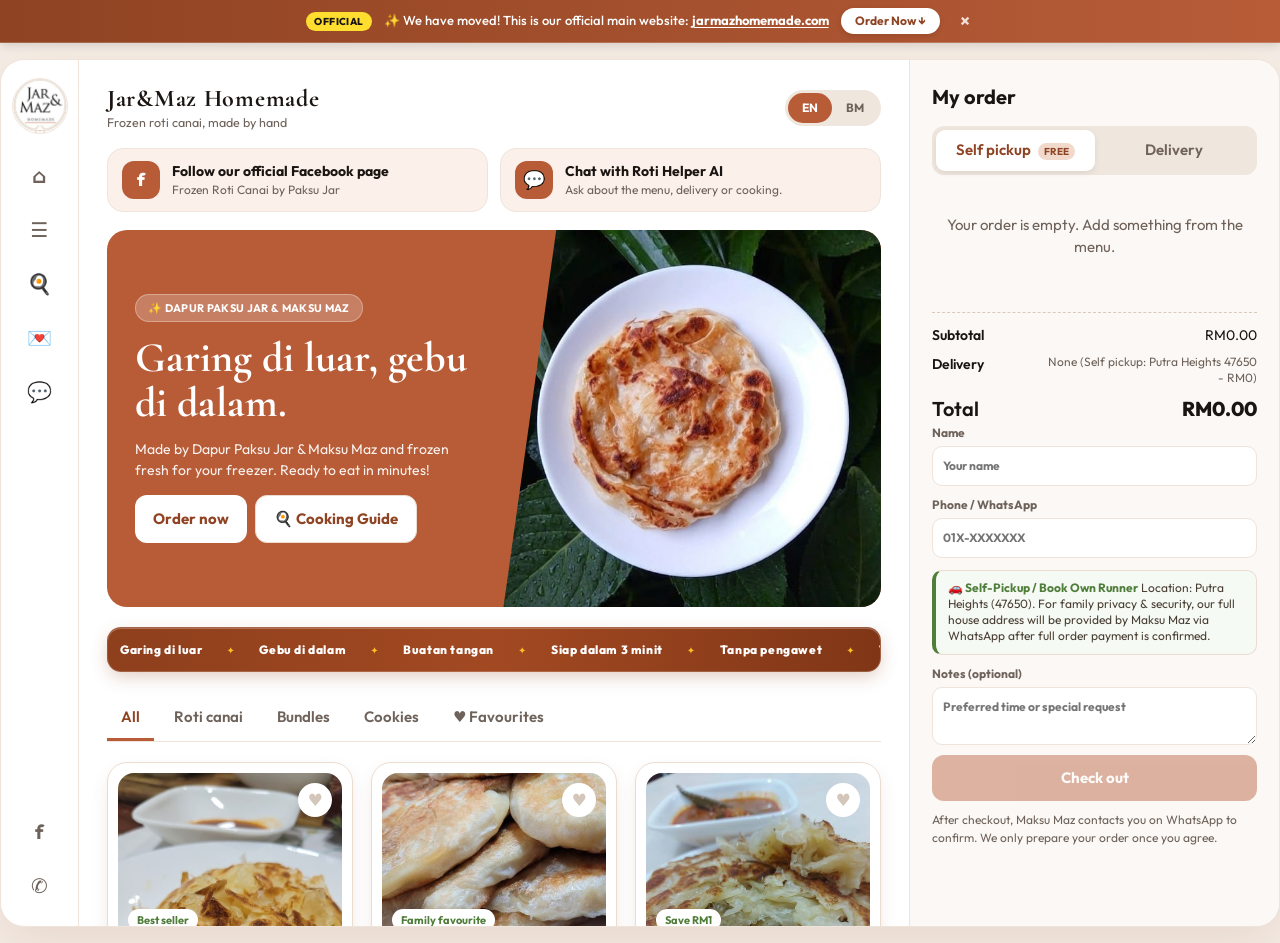
==== commit c14e96cb: "Add files via upload" ====
--- a/deploy/index.html
+++ b/deploy/index.html
@@ -523,14 +523,56 @@
 document.addEventListener('touchend',endDrag);document.addEventListener('touchcancel',endDrag);
 })();
 </script>
+<!-- FULLSCREEN LANDING SPLASH SCREEN -->
+<aside class="sp-screen" id="spScreen" role="dialog" aria-modal="true" aria-label="Welcome to Jar&amp;Maz Homemade">
+  <div class="sp-pop">
+    <h2>Garing di luar,<br>gebu di dalam.</h2>
+    <div class="sp-low">
+      <button class="sp-go" id="spGoBtn" type="button" aria-label="Get started">
+        <span>Get started</span>
+        <i>&#8599;</i>
+      </button>
+      <p>Frozen roti canai, 5 pieces a pack. Beef or plain, ready in minutes.</p>
+    </div>
+  </div>
+</aside>
+<script>
+(function(){
+  var sp=document.getElementById('spScreen');
+  if(!sp)return;
+  // If desktop (not mobile or squeezed), immediately dismiss without showing
+  if(window.innerWidth >= 1000){
+    sp.remove();
+    return;
+  }
+  var dismissed=false,timer=null;
+  function dismissSplash(){
+    if(dismissed)return;
+    dismissed=true;
+    if(timer){clearTimeout(timer);timer=null;}
+    sp.classList.add('out');
+    setTimeout(function(){if(sp&&sp.parentNode)sp.parentNode.removeChild(sp);},550);
+  }
+  timer=setTimeout(dismissSplash,5000);
+  sp.addEventListener('click',dismissSplash);
+  var btn=document.getElementById('spGoBtn');
+  if(btn){
+    btn.addEventListener('keydown',function(e){
+      if(e.key==='Enter'||e.key===' '){e.preventDefault();dismissSplash();}
+    });
+  }
+  window.addEventListener('resize',function(){
+    if(window.innerWidth >= 1000 && !dismissed){dismissSplash();}
+  });
+})();
+</script>
 <!-- POLISH-END -->
-</head><body>
 <div class="ann-topbar" id="annTopbar">
   <div class="ann-topbar-inner">
-    <span class="ann-topbar-pill" data-t="annBadge">NEW</span>
-    <span class="ann-topbar-msg" data-t="annBarText">Laman web rasmi kami kini beroperasi di <b>jarmazhomemade.com</b></span>
-    <a href="https://jarmazhomemade.com/" class="ann-topbar-btn" data-t="annBarBtn" id="annBarBtn">Pergi ke Laman Baru →</a>
-    <button type="button" class="ann-topbar-x" id="annBarClose" aria-label="Tutup bar">×</button>
+    <span class="ann-topbar-pill" data-t="annBadge">OFFICIAL</span>
+    <span class="ann-topbar-msg" data-t="annBarText">Laman web rasmi kami kini beroperasi di <b>jamazhomemade.com</b></span>
+    <a href="https://jarmazhomemade.com/" class="ann-topbar-btn" data-t="annBarBtn" id="annBarBtn">Order Now →</a>
+    <button type="button" class="ann-topbar-x" id="annBarClose" aria-label="Tutup bar" onclick="document.getElementById('annTopbar').style.display='none'">×</button>
   </div>
 </div>
 <div class="app">
@@ -543,8 +585,9 @@
 <main class="main" id="top">
 <div class="hd"><div class="bar"><img src="[data-uri]" onerror="this.onerror=null;this.src='assets/logo.jpg'" alt="Jar&amp;Maz Homemade logo"><div><b>Jar&amp;Maz<span class="m-hide"> Homemade</span></b><small class="m-hide" data-t="tag">Frozen roti canai, made by hand</small><span class="m-brand-sub">HOMEMADE</span></div></div><div class="hd-actions"><a class="m-soc-btn" href="https://www.facebook.com/FrozenRotiCanaiByPaksu" target="_blank" rel="noopener" title="Frozen Roti Canai by Paksu Jar" aria-label="Frozen Roti Canai by Paksu Jar">f</a><a class="m-soc-btn" href="https://wa.me/60192788617" target="_blank" rel="noopener" title="WhatsApp us" aria-label="WhatsApp us">✆</a><div class="lg" role="group" aria-label="Language"><button data-lang="en" class="on">EN</button><button data-lang="ms">BM</button></div></div></div>
 <div class="top"><a class="tc" href="https://www.facebook.com/FrozenRotiCanaiByPaksu" target="_blank" rel="noopener"><span class="ti">f</span><span><b data-t="fbT">Follow our official Facebook page</b><small data-t="fbS">Frozen Roti Canai by Paksu Jar</small></span></a><button class="tc" data-go="chat"><span class="ti">💬</span><span><b data-t="chT">Chat with Roti Helper</b><small data-t="chS">Ask about the menu, delivery or cooking.</small></span></button></div>
-<section class="banner"><div class="bt"><h1 data-t="hero">Garing di luar, gebu di dalam.</h1><p data-t="heroP">Disediakan oleh Dapur Paksu Jar &amp; Maksu Maz dan dibekukan segar untuk freezer anda. Siap untuk dimakan hanya dalam beberapa minit!</p><div style="display:flex;gap:8px;flex-wrap:wrap"><a class="btn" href="#menu" data-t="order">Order now</a><a class="btn" style="background:#fff;color:var(--or2);border:1.5px solid #ebdcd0" href="#instructions" data-t="cookGuideBtn">🍳 Cara Masak</a></div></div><img id="hero" alt="Flaky roti canai on a plate"></section>
+<section class="banner"><div class="bt"><span class="bt-pill" data-t="heroBadge">✨ Dapur Paksu Jar &amp; Maksu Maz</span><h1 data-t="hero">Garing di luar, gebu di dalam.</h1><p data-t="heroP">Disediakan oleh Dapur Paksu Jar &amp; Maksu Maz dan dibekukan segar untuk freezer anda. Siap untuk dimakan hanya dalam beberapa minit!</p><div style="display:flex;gap:8px;flex-wrap:wrap"><a class="btn" href="#menu" data-t="order">Order now</a><a class="btn" style="background:#fff;color:var(--or2);border:1.5px solid #ebdcd0" href="#instructions" data-t="cookGuideBtn">🍳 Cara Masak</a></div></div><img id="hero" src="assets/roti_leaf.png" alt="Flaky roti canai on a plate"></section>
 <div class="mq" aria-hidden="true"><div class="mq-t"><span>Garing di luar</span><span>Gebu di dalam</span><span>Buatan tangan</span><span>Siap dalam 3 minit</span><span>Tanpa pengawet</span><span>Tanpa perlu minyak semasa memanas</span><span>Terus dari freezer</span><span>Garing di luar</span><span>Gebu di dalam</span><span>Buatan tangan</span><span>Siap dalam 3 minit</span><span>Tanpa pengawet</span><span>Tanpa perlu minyak semasa memanas</span><span>Terus dari freezer</span></div></div>
+
 <div id="menu"></div>
 <div class="tabs" role="tablist"><button class="on" data-tab="all" data-t="tAll">All</button><button data-tab="roti" data-t="tRoti">Roti canai</button><button data-tab="bundle" data-t="tBun">Bundles</button><button data-tab="cookies" data-t="tCookies">Cookies</button><button data-tab="fav" data-t="tFav">♥ Favourites</button></div>
 <div class="grid" id="grid"></div>
@@ -866,7 +909,7 @@
 const P=[{id:'roti',name:'Frozen Roti Canai',d:'5 pieces per pack. Flaky, buttery and freezer-ready.',price:8,cat:'roti',tag:'Best seller',weight:0.53,img:IMG2},
 {id:'beef',name:'Frozen Beef Roti Canai',d:'2 pieces per pack. Generous savoury beef. Delicious by itself or with gravy.',price:14,cat:'roti',tag:'Family favourite',weight:0.30,img:'[data-uri]'},
 {id:'bundle',name:'Family Freezer Bundle',d:'6 Beef packs (RM14) + 2 Plain packs (RM8), RM100 value.',price:99,cat:'bundle',tag:'Save RM1',weight:2.86,img:IMG1},
-{id:'cookies',name:'Chocolate Chip Cookies',d:"Made with premium Golden Churn Butter and Beryl's chocolate chips, loaded with crunchy almonds and walnuts. Dah rasa satu, mesti nak lagi!",price:38,cat:'cookies',tag:'New',weight:0.35,img:IMG_COOKIES},
+{id:'cookies',name:'Chocolate Chip Cookies',d:"Made with premium Golden Churn Butter and Beryl's chocolate chips, loaded with crunchy almonds and walnuts. 33–36 pcs/jar · Nett ~200g–210g (Gross 263g–275g) · Jar: Ø 9cm × H 10.5cm.",price:38,cat:'cookies',tag:'New',weight:0.275,img:IMG_COOKIES},
 {id:'doorgift',name:'Wedding & Event Doorgift Cookies',d:'Doorgift cookies in cute mini jars for weddings, corporate events & aqiqah. Minimum order: 100 small jars.',price:0,cat:'cookies',tag:'Min 100 Jars',isInquiry:true,weight:0.15,img:'assets/doorgift.jpg'}];
 const $=id=>document.getElementById(id),money=n=>'RM'+n.toFixed(2),by=id=>P.find(p=>p.id===id),getCartWeight=()=>Object.entries(cart).reduce((s,[id,q])=>{const p=by(id);return s+(p&&p.weight?p.weight:0.53)*q},0);
 const esc=s=>String(s).replace(/[&<>"]/g,c=>({'&':'&amp;','<':'&lt;','>':'&gt;','"':'&quot;'}[c]));
@@ -888,7 +931,7 @@
 function setStep(s){checkoutStep=s;const isMob=window.innerWidth<1000;if(!isMob){$('pStep1').classList.remove('hide');$('pStep2').classList.remove('hide-mobile-step');$('backStep1').classList.add('hide');$('panelTitle').innerHTML=tr('my');return}if(s===1){$('pStep1').classList.remove('hide');$('pStep2').classList.add('hide-mobile-step');$('backStep1').classList.add('hide');$('panelTitle').innerHTML=tr('my')}else{$('pStep1').classList.add('hide');$('pStep2').classList.remove('hide-mobile-step');$('backStep1').classList.remove('hide');$('panelTitle').innerHTML=tr('custDetails')}}
 window.addEventListener('resize',()=>{setStep(checkoutStep)});
 let curProd=null,curQty=1;
-function openProduct(id){const p=by(id);if(!p)return;curProd=p;curQty=1;$('pmName').textContent=(L[lang]&&L[lang]['n_'+p.id])||p.name;$('pmPrice').textContent=p.isInquiry?tr('dmPrice'):money(p.price);$('pmDesc').textContent=tr('d_'+p.id);$('pmTag').textContent=tr('g_'+p.id);const feats=$('pmFeatures');if(feats){if(p.id==='doorgift'){feats.classList.remove('two-col');feats.innerHTML=`<div class="pm-feat"><i>💒</i><span>${tr('pmDoorgift1')}</span></div><div class="pm-feat"><i>🎁</i><span>${tr('pmDoorgift2')}</span></div><div class="pm-feat"><i>🧈</i><span>${tr('pmDoorgift3')}</span></div>`}else if(p.id==='cookies'||p.cat==='cookies'){feats.classList.add('two-col');feats.innerHTML=`<div class="pm-feat"><i>🧈</i><span data-t="pmCookies1">${tr('pmCookies1')}</span></div><div class="pm-feat"><i>🍪</i><span data-t="pmCookies2">${tr('pmCookies2')}</span></div>`}else{feats.classList.remove('two-col');feats.innerHTML=`<div class="pm-feat"><i>❄️</i><span data-t="pmFreezer">${tr('pmFreezer')}</span></div><div class="pm-feat"><i>🍳</i><span data-t="pmFry">${tr('pmFry')}</span></div><div class="pm-feat"><i>✨</i><span data-t="pmHandmade">${tr('pmHandmade')}</span></div>`}}const cookEl=$('pmCook');if(cookEl){if(p.id==='doorgift'){cookEl.style.display='block';cookEl.innerHTML=`<div class="pm-doorgift-note"><b>${tr('pmDoorgiftTitle')}</b><span>${tr('pmDoorgiftNote')}</span></div>`}else if(p.id==='beef'){cookEl.style.display='block';cookEl.innerHTML=`<b>${tr('pmCookTitle')}</b><span>${tr('pmCookBeef')}</span><a href="#instructions" onclick="closeProduct();if(typeof setGuideTab==='function'){setGuideTab('beef');setGuideMethod('beef','air')}">${tr('pmCookMore')} →</a>`}else if(p.id==='roti'){cookEl.style.display='block';cookEl.innerHTML=`<b>${tr('pmCookTitle')}</b><span>${tr('pmCookPlain')}</span><a href="#instructions" onclick="closeProduct();if(typeof setGuideTab==='function'){setGuideTab('plain');setGuideMethod('plain','pan')}">${tr('pmCookMore')} →</a>`}else if(p.id==='bundle'){cookEl.style.display='block';cookEl.innerHTML=`<b>${tr('pmCookTitle')}</b><span>${tr('pmCookBundle')}</span><a href="#instructions" onclick="closeProduct();if(typeof setGuideTab==='function'){setGuideTab('beef')}">${tr('pmCookMore')} →</a>`}else{cookEl.style.display='none';cookEl.innerHTML=''}}if($('pmActionsReg')&&$('pmActionsInquiry')){if(p.isInquiry){$('pmActionsReg').style.display='none';$('pmActionsInquiry').style.display='flex';const waMsg=lang==='ms'?'Salam Maksu Maz, saya berminat nak buat tempahan Doorgift Cookies untuk majlis (minimum 100 balang kecil). Boleh saya dapatkan maklumat harga dan tarikh tempahan?':'Hello Maksu Maz, I am interested in inquiring about Wedding/Event Doorgift Cookies (minimum 100 small jars). Could you please share the pricing and booking details?';const waUrl='https://wa.me/60192788617?text='+encodeURIComponent(waMsg);$('pmInquiryBtn').href=waUrl;if($('pmInquiryBtnText'))$('pmInquiryBtnText').textContent=tr('pmDoorgiftBtn')}else{$('pmActionsReg').style.display='flex';$('pmActionsInquiry').style.display='none'}}if(p.img){$('pmImg').src=p.img;$('pmImg').alt=p.name;$('pmImg').style.display='block';$('pmPhE').style.display='none'}else{$('pmImg').style.display='none';$('pmPhE').style.display='block'}updatePmTotal();$('prodModal').classList.add('show');$('bd').classList.add('show')}
+function openProduct(id){const p=by(id);if(!p)return;curProd=p;curQty=1;$('pmName').textContent=(L[lang]&&L[lang]['n_'+p.id])||p.name;$('pmPrice').textContent=p.isInquiry?tr('dmPrice'):money(p.price);$('pmDesc').textContent=tr('d_'+p.id);$('pmTag').textContent=tr('g_'+p.id);const feats=$('pmFeatures');if(feats){if(p.id==='doorgift'){feats.classList.remove('two-col');feats.innerHTML=`<div class="pm-feat"><i>💒</i><span>${tr('pmDoorgift1')}</span></div><div class="pm-feat"><i>🎁</i><span>${tr('pmDoorgift2')}</span></div><div class="pm-feat"><i>🧈</i><span>${tr('pmDoorgift3')}</span></div>`}else if(p.id==='cookies'||p.cat==='cookies'){feats.classList.add('two-col');feats.innerHTML=`<div class="pm-feat"><i>🍪</i><span data-t="pmCookies1">${tr('pmCookies1')}</span></div><div class="pm-feat"><i>📏</i><span data-t="pmCookies2">${tr('pmCookies2')}</span></div><div class="pm-feat"><i>⚖️</i><span data-t="pmCookies3">${tr('pmCookies3')}</span></div><div class="pm-feat"><i>🧈</i><span data-t="pmCookies4">${tr('pmCookies4')}</span></div>`}else{feats.classList.remove('two-col');feats.innerHTML=`<div class="pm-feat"><i>❄️</i><span data-t="pmFreezer">${tr('pmFreezer')}</span></div><div class="pm-feat"><i>🍳</i><span data-t="pmFry">${tr('pmFry')}</span></div><div class="pm-feat"><i>✨</i><span data-t="pmHandmade">${tr('pmHandmade')}</span></div>`}}const cookEl=$('pmCook');if(cookEl){if(p.id==='doorgift'){cookEl.style.display='block';cookEl.innerHTML=`<div class="pm-doorgift-note"><b>${tr('pmDoorgiftTitle')}</b><span>${tr('pmDoorgiftNote')}</span></div>`}else if(p.id==='beef'){cookEl.style.display='block';cookEl.innerHTML=`<b>${tr('pmCookTitle')}</b><span>${tr('pmCookBeef')}</span><a href="#instructions" onclick="closeProduct();if(typeof setGuideTab==='function'){setGuideTab('beef');setGuideMethod('beef','air')}">${tr('pmCookMore')} →</a>`}else if(p.id==='roti'){cookEl.style.display='block';cookEl.innerHTML=`<b>${tr('pmCookTitle')}</b><span>${tr('pmCookPlain')}</span><a href="#instructions" onclick="closeProduct();if(typeof setGuideTab==='function'){setGuideTab('plain');setGuideMethod('plain','pan')}">${tr('pmCookMore')} →</a>`}else if(p.id==='bundle'){cookEl.style.display='block';cookEl.innerHTML=`<b>${tr('pmCookTitle')}</b><span>${tr('pmCookBundle')}</span><a href="#instructions" onclick="closeProduct();if(typeof setGuideTab==='function'){setGuideTab('beef')}">${tr('pmCookMore')} →</a>`}else if(p.id==='cookies'||p.cat==='cookies'){cookEl.style.display='block';cookEl.innerHTML=`<div class="pm-doorgift-note" style="border-left-color:var(--or)"><b>${tr('pmCookiesSpecTitle')}</b><span>${tr('pmCookiesSpecNote')}</span></div>`}else{cookEl.style.display='none';cookEl.innerHTML=''}}if($('pmActionsReg')&&$('pmActionsInquiry')){if(p.isInquiry){$('pmActionsReg').style.display='none';$('pmActionsInquiry').style.display='flex';const waMsg=lang==='ms'?'Salam Maksu Maz, saya berminat nak buat tempahan Doorgift Cookies untuk majlis (minimum 100 balang kecil). Boleh saya dapatkan maklumat harga dan tarikh tempahan?':'Hello Maksu Maz, I am interested in inquiring about Wedding/Event Doorgift Cookies (minimum 100 small jars). Could you please share the pricing and booking details?';const waUrl='https://wa.me/60192788617?text='+encodeURIComponent(waMsg);$('pmInquiryBtn').href=waUrl;if($('pmInquiryBtnText'))$('pmInquiryBtnText').textContent=tr('pmDoorgiftBtn')}else{$('pmActionsReg').style.display='flex';$('pmActionsInquiry').style.display='none'}}if(p.img){$('pmImg').src=p.img;$('pmImg').alt=p.name;$('pmImg').style.display='block';$('pmPhE').style.display='none'}else{$('pmImg').style.display='none';$('pmPhE').style.display='block'}updatePmTotal();$('prodModal').classList.add('show');$('bd').classList.add('show')}
 function closeProduct(){$('prodModal').classList.remove('show');if(!$('panel').classList.contains('open')&&!$('modal').classList.contains('show')){$('bd').classList.remove('show')}}
 function updatePmTotal(){$('pmCount').textContent=curQty;$('pmAddTotal').textContent=money(curProd?curProd.price*curQty:0)}
 
@@ -912,7 +955,11 @@
 if(d.go==='top'||d.go==='menu')$(d.go).scrollIntoView({behavior:'smooth'});
 if(d.lang)setLang(d.lang);if(d.go==='cart')openP();if(d.go==='chat')toggleChat();});
 $('closeP').onclick=closeP;$('bd').onclick=()=>{closeP();closeR();closeProduct()};
-$('form').onsubmit=e=>{e.preventDefault();const f=Object.fromEntries(new FormData(e.target)),items=Object.entries(cart).map(([id,q])=>({...by(id),q}));if(!items.length)return;
+$('form').onsubmit=async e=>{e.preventDefault();
+if(mode==='Delivery'&&!dlv&&$('addr')&&$('addr').value.trim().length>=5){
+  if(typeof triggerAddrEstimate==='function'){await triggerAddrEstimate(true);}else if(typeof estimate==='function'){await estimate();}
+}
+const f=Object.fromEntries(new FormData(e.target)),items=Object.entries(cart).map(([id,q])=>({...by(id),q}));if(!items.length)return;
 last={...f,mode,items,total:items.reduce((s,i)=>s+i.price*i.q,0),no:'RC-'+Date.now().toString().slice(-6),dlv:mode==='Delivery'?dlv:null};
 const isGrab=last.dlv&&last.dlv.selectedCarrier==='grab';
 const isSelfGrab=last.dlv&&last.dlv.selectedCarrier==='self_grab';
@@ -1037,6 +1084,11 @@
       ?"🚚 CARA PENGHANTARAN & AMBIL SENDIRI:\n\n1️⃣ Putra Heights (47650): 100% PENGHANTARAN PERCUMA (RM0.00) terus ke pintu rumah!\n2️⃣ Lembah Klang (Klang Valley):\n• Pilihan A: Dapur Paksu Jar (Kadar Tetap bermula RM5, dihantar dalam cooler box).\n• Pilihan B: GrabExpress (Tambang mengikut resit app Grab sebenar).\n• Pilihan C: Tempah runner Grab/Lalamove sendiri (Guna voucher anda).\n3️⃣ Luar Lembah Klang / Outstation: Ninja Van Cold Chain (penghantaran beku khas)."
       :"🚚 DELIVERY & PICKUP OPTIONS:\n\n1️⃣ Putra Heights (47650): 100% FREE DOORSTEP DELIVERY (RM0.00)!\n2️⃣ Klang Valley:\n• Option A: Dapur Paksu Jar (Flat rate from RM5 in cooler box).\n• Option B: GrabExpress (Live fare from official Grab receipt).\n• Option C: Book your own runner (use your own Grab vouchers).\n3️⃣ Outside Klang Valley: Ninja Van Cold Chain dedicated frozen delivery.";
   }
+  if(/cookie|biskut|choc|chocolate|chip/i.test(q)){
+    return isMs
+      ?"🍪 BISKUT COKLAT CIP MENTEGA EMAS (Jar&Maz):\n\n• Harga: RM38.00 sebalang\n• Kuantiti: 33 – 36 keping biskut setiap balang\n• Berat Bersih (Nett): ~200g – 210g satu bekas\n• Berat Kasar (Sekali bekas): 263g – 275g\n• Saiz Balang: Diameter 9cm, Tinggi 10.5cm\n• Bahan Premium: Diperbuat daripada Mentega Golden Churn asli & cip coklat Beryl's bersama badam & walnut rangup!"
+      :"🍪 GOLDEN CHURN CHOCOLATE CHIP COOKIES (Jar&Maz):\n\n• Price: RM38.00 per jar\n• Quantity: 33 – 36 pcs cookies in a jar\n• Net Weight: Nett ~200g – 210g per jar\n• Gross Weight (with jar): 263g – 275g\n• Jar Dimensions: Diameter 9cm, Height 10.5cm\n• Premium Ingredients: Made with pure Golden Churn Butter & Beryl's chocolate chips, packed with crunchy almonds & walnuts!";
+  }
   if(/doorgift|kahwin|wedding|majlis|gift|balang|cenderahati|kenduri|event/i.test(q)){
     return isMs
       ?"🎁 BISKUT DOORGIFT KAHWIN & MAJLIS (Jar&Maz):\n\n• Biskut mini coklat cip mentega emas (Golden Churn) dalam balang kecil comel.\n• Pembelian minimum: 100 balang kecil.\n• Sesuai untuk: Majlis perkahwinan, pertunangan, aqiqah, kenduri doa selamat & cenderahati korporat.\n• Sebut Harga & Tempahan: Sila hubungi Maksu Maz secara terus di WhatsApp (+6019-278 8617) untuk perbincangan harga mengikut kuantiti & tarikh slot majlis anda!"
@@ -1044,8 +1096,8 @@
   }
   if(/menu|harga|price|pricing|cost|senarai|berapa/i.test(q)){
     return isMs
-      ?"📋 SENARAI HARGA MENU JAR&MAZ:\n\n1. Roti Canai Biasa (5 kpg/pek) — RM8.00\n2. Beef Roti Canai (2 kpg/pek) — RM14.00\n3. Family Bundle (6 Beef + 2 Biasa) — RM99.00 (Jimat RM1!)\n4. Biskut Coklat Cip Mentega Emas (Golden Churn Cookies) — RM38.00\n5. Biskut Doorgift Kahwin / Majlis (Min 100 balang kecil) — DM Maksu Maz untuk sebut harga\n\nPenghantaran PERCUMA untuk seluruh Putra Heights (47650)!"
-      :"📋 JAR&MAZ MENU & PRICES:\n\n1. Signature Plain Roti (5 pcs/pack) — RM8.00\n2. Beef Roti Canai (2 pcs/pack) — RM14.00\n3. Family Bundle (6 Beef + 2 Plain) — RM99.00 (Save RM1!)\n4. Golden Churn Choc Chip Cookies — RM38.00\n5. Wedding & Event Doorgift Cookies (Min 100 small jars) — DM Maksu Maz for quotation\n\nFREE Delivery in Putra Heights (47650)!";
+      ?"📋 SENARAI HARGA MENU JAR&MAZ:\n\n1. Roti Canai Biasa (5 kpg/pek) — RM8.00\n2. Beef Roti Canai (2 kpg/pek) — RM14.00\n3. Family Bundle (6 Beef + 2 Biasa) — RM99.00 (Jimat RM1!)\n4. Biskut Coklat Cip Mentega Emas (33–36 kpg, Nett ~200g–210g) — RM38.00\n5. Biskut Doorgift Kahwin / Majlis (Min 100 balang kecil) — DM Maksu Maz untuk sebut harga\n\nPenghantaran PERCUMA untuk seluruh Putra Heights (47650)!"
+      :"📋 JAR&MAZ MENU & PRICES:\n\n1. Signature Plain Roti (5 pcs/pack) — RM8.00\n2. Beef Roti Canai (2 pcs/pack) — RM14.00\n3. Family Bundle (6 Beef + 2 Plain) — RM99.00 (Save RM1!)\n4. Golden Churn Choc Chip Cookies (33–36 pcs, Nett ~200g–210g) — RM38.00\n5. Wedding & Event Doorgift Cookies (Min 100 small jars) — DM Maksu Maz for quotation\n\nFREE Delivery in Putra Heights (47650)!";
   }
   if(/\b(hi|hello|hai|test|hey|assalam|salam|pagi|petang|malam)\b/i.test(q)){
     return isMs
@@ -1140,8 +1192,8 @@
 }
 document.querySelectorAll('.guide-tab-btn').forEach(btn=>{btn.onclick=()=>setGuideTab(btn.dataset.guidetab)});
 document.querySelectorAll('.guide-method-btn').forEach(btn=>{btn.onclick=()=>setGuideMethod(btn.dataset.panel,btn.dataset.targetMethod)});
-const L={en:{heroBadge:"✨ Dapur Paksu Jar & Maksu Maz",dpBadge:"🛵 FREE DELIVERY",phFreePromo:"to your doorstep if your address is in Putra Heights",eFree:"FREE (RM0.00)",ePhBadge:"Putra Heights (FREE)",ePhPromo:"🎉 Free delivery to your doorstep if your address is in Putra Heights!",ePhNote:"Special promotion: Delivery to your doorstep in Putra Heights is 100% FREE!",eRcptFree:"Delivery (Putra Heights - FREE)",rnD_free:"Free delivery to your doorstep for Putra Heights! Maksu Maz will contact you shortly to confirm timing.",hero:'Garing di luar, gebu di dalam.',heroP:"Made by Dapur Paksu Jar & Maksu Maz and frozen fresh for your freezer. Ready to eat in minutes!",order:'Order now',tAll:'All',tRoti:'Roti canai',tBun:'Bundles',tCookies:'Cookies',tFav:'♥ Favourites',s1:'Keep it frozen',s1d:"Store in freezer until ready. No thawing needed.",s2:'Ready to eat in minutes',s2d:'Panfry or airfry without oil. Crispy on the outside, fluffy on the inside.',s3:'Serve with gravy of your choice',s3d:'Delicious with gravy of your choice, sambal or by itself.',fbT:'Follow our official Facebook page',fbS:'Frozen Roti Canai by Paksu Jar',chT:'Chat with Roti Helper AI',chTitle:'Roti Helper AI',qCook:'🔥 How to cook / heat?',qBeef:'🥩 About Beef Roti',qDel:'🚚 Delivery & pickup',qMenu:'💰 Prices & bundle',chS:'Ask about the menu, delivery or cooking.',tag:'Frozen roti canai, made by hand',my:'My order',mPick:'Self pickup',mPickBadge:'FREE',tipPickupTitle:'Want to save on delivery?',tipPickupDesc:'Choose Self pickup in Putra Heights (47650) to remove delivery costs completely (RM0.00)!',tipSwitch:'Switch to Free Self-Pickup',mDel:'Delivery',sub:'Subtotal',del:'Delivery',total:'Total',feeP:'None (Self pickup: Putra Heights 47650 - RM0)',feeD:'Putra Heights (FREE) · Klang Valley (by Paksu Jar) · Outstation (Ninja Van)',zKV:'🛵 Klang Valley (KV)',zNKV:'❄️ Outside KV (Ninja Van)',eNinja:'Ninja Van Cold Chain (Frozen Delivery)',eNinjaStd:'Ninja Van Standard (Drop-off)',eNinjaSep:"Ninja Van Separate Delivery (2 Parcels)",eNinjaColdParcel:"Parcel 1: Frozen Products (Cold Chain)",eNinjaStdParcel:"Parcel 2: Dry Cookies (Standard Drop-off)",eCold:"Cold",eDry:"Dry",eParcelSub:"Parcel total",eTwoParcels:"2 Parcels",eNkvDest:'Destination: Outside Klang Valley (NKV)',eWeight:'Order weight',eTier:'Rate tier',eBaseRate:'Walk-in base rate (excl. SST)',eSst:'SST (6%)',eNinjaNote:'Estimated frozen delivery by Ninja Van. Maksu Maz will confirm final rate & schedule with Ninja Van after order submission.',eNinjaStdNote:'Ninja Van West Malaysia Drop-off basic rate for cookies (ambient). Maksu Maz will drop off your package at Ninja Van for direct delivery to your doorstep.',eNinjaSepNote:'Separate deliveries: Frozen items are dispatched in an insulated cold box via Ninja Van Cold Chain, while dry cookies are dropped off via Ninja Van Standard Delivery. You will receive 2 tracking numbers.',eNinjaConfirm:'Confirmed with Ninja Van',eHintNkv:'Weight-based cold chain estimate for outside Klang Valley.',eRcptNkv:'Delivery (Ninja Van Cold Chain)',eRcptNkvStd:'Delivery (Ninja Van Standard)',eRcptNkvSep:'Delivery (2 Parcels: Cold Chain + Standard Drop-off)',rnD_nkv:'Outside Klang Valley orders use Ninja Van Cold Chain frozen delivery. Maksu Maz will confirm final delivery details with Ninja Van.',rnD_nkvStd:'Outside Klang Valley cookie orders use Ninja Van Standard Delivery (Drop-off). Maksu Maz will drop off your package at Ninja Van and share your tracking number.',rnD_nkvSep:'Mixed orders outside Klang Valley are delivered in 2 separate shipments: frozen items via Ninja Van Cold Chain and dry cookies via Ninja Van Standard Drop-off. Maksu Maz will share tracking numbers for both parcels.',eT:'Estimated delivery cost',eGo:'Calculate',eHint:'Enter your address, then tap Calculate.',eBusy:'Finding your address…',eErr:'Address not found. Add your area or postcode, or Maksu Maz will confirm the fee.',eMoto:'Motorcycle',eUpTo:'up to',eShow:'Show formula',eHide:'Hide formula',eFx:'Base fare + (Rate per km × Distance)',eBase:'Base fare',eRate:'Rate per km',eDist:'Distance',eCh:'Distance charge',eTot:'Estimate',eNote:'Estimate only. Maksu Maz confirms the final fee, which can change with traffic and demand.',eEst:'estimate',eRcpt:'Delivery (est.)',eMapH:'Drag the pin to your exact gate or door. The estimate updates.',eOk:'Confirm location',eOkd:'✓ Location confirmed',eMap:'Open in Google Maps',eMapL:'Map pin',eTotal:'Estimated total',lName:'Name',lPhone:'Phone / WhatsApp',lAddr:'Delivery address',lNotes:'Notes (optional)',pName:'Your name',pAddr:'House number, street, area',pNotes:'Preferred time or special request',go:'Check out',fine:'After checkout, Maksu Maz contacts you on WhatsApp to confirm. We only prepare your order once you agree.',nHome:'Home',nMenu:'Menu',nOrder:'Order',nChat:'Chat',rcpt:'ORDER RECEIPT',print:'Print',wa:'Send to WhatsApp',close:'Close',note:'Note',rnH:'Order not confirmed yet.',rnB:'Tap Send to WhatsApp so Maksu Maz receives your order. Maksu Maz will contact you to confirm timing, and if GrabExpress is selected, she will WhatsApp you an official Grab app screenshot to confirm the live fare before dispatch.',rnD:'The delivery fee will be confirmed then too.',each:'each',added:'Added to your order',empty:'Your order is empty. Add something from the menu.',emptyTitle:'Your order is empty',emptySub:'Choose your favourite roti from our menu to get started.',browseMenu:'Browse menu',viewOrder:'View order',items:'items',item:'item',stepDetails:'Continue to Details',stepBack:'Back to items',custDetails:'Customer Details',addToOrder:'Add to order',pmFreezer:'Freezer-ready',pmFry:'Ready in minutes',pmHandmade:'Handmade daily',none:'Nothing here yet. Try another tab.',g_roti:'Best seller',g_beef:'Family favourite',g_bundle:'Save RM1',g_cookies:'New',n_doorgift:"Wedding & Event Doorgift Cookies",g_doorgift:'Min 100 Jars',d_doorgift:'Exclusive mini cookie jars for weddings, corporate events & aqiqah. Minimum purchase 100 small jars. DM Maksu Maz for inquiries & quotation.',dmPrice:'DM for Price',dmInquiry:'💬 DM Maksu',pmDoorgift1:'Weddings & Events',pmDoorgift2:'Min. 100 Small Jars',pmDoorgift3:'Golden Churn Butter',pmDoorgiftTitle:'🎁 Wedding & Event Doorgift Inquiries:',pmDoorgiftNote:'Minimum order is 100 small jars. Pricing depends on your total quantity. Please contact Maksu Maz directly on WhatsApp for quotation & slot booking.',pmDoorgiftBtn:'💬 Inquire Maksu Maz on WhatsApp',d_roti:'5 pieces per pack. Flaky, buttery and freezer-ready.',d_beef:'2 pieces per pack. Loaded with seasoned aromatic chinese minced beef. Delicious by itself or with gravy.',d_bundle:'6 Beef packs + 2 Plain packs (RM100 value). Complete family stock-up for only RM99!',d_cookies:"Made with premium Golden Churn Butter and Beryl's chocolate chips, loaded with crunchy almonds and walnuts. Dah rasa satu, mesti nak lagi!",pmCookies1:"Premium ingredients",pmCookies2:"Freshly baked to order",waH:'Hi Jar&Maz Homemade! Here is my order',wName:'Name',wPhone:'Phone',wFul:'Fulfilment',wAddr:'Address',wNotes:'Notes',waF:'Please confirm my order. Thank you!',greet:'Hello! I’m the Roti Helper AI. Ask me about our menu, prices, delivery or how to cook your roti.',typing:'Typing...',typingSlow:'Typing...',chPh:'Ask about our roti...',chNo:'Sorry, I could not answer that. Please message us on WhatsApp.',chErr:'Our helper is unavailable right now. Please message us on WhatsApp at +6019-278 8617.',fbCardT:"Help our family grow with your honest feedback",fbCardS:"Tried our frozen roti canai? Tell us what you loved and where we can improve. Your honest feedback and critical criticism help our family serve you better.",fbCardBtn:"Share Feedback →",rcptFb:"💌 Have feedback? Help our family improve →",annBadge:"NEW",annCardTitle:"Official Main Website",annCardLive:"LIVE ●",annCardSub:"https://jarmazhomemade.com/",annFeat1:"Fresh Roti",annFeat2:"Direct Order",annFeat3:"Auto Delivery",annCardBtn:"jarmazhomemade.com",annTitle:"We Have Moved to Our New Website!",annDesc:"Our official website is now permanently active at <b>jarmazhomemade.com</b>. Enjoy seamless online ordering, automated delivery fee calculations, and our latest deals!",annBtn:"Go to jarmazhomemade.com →",annStay:"Stay on this page (Archive site)",annBarText:"We have moved to our official main website: <b>jarmazhomemade.com</b>",annBarBtn:"Visit New Site →",annBadgeMain:"OFFICIAL",annBarTextMain:"✨ We have moved! This is our official main website: <b>jarmazhomemade.com</b>",annBarBtnMain:"Order Now ↓",optA_title:"Option A: Dapur Paksu Jar",optA_desc:"Personal delivery by Paksu Jar in cooler box. Zero surge pricing (flat rate).",optB_title:"Option B: GrabExpress",optB_desc:"No estimated fare shown to avoid discrepancies. Fare is based 100% on the live Grab app upon dispatch. Maksu Maz will WhatsApp the official Grab booking screenshot for direct, transparent payment.",optB_closed:"🌙 GrabExpress cut-off is 6:00 PM. Please choose Dapur Paksu Jar.",optB_priceText:"Live Grab App Rate",badgeLiveRate:"📱 Live Grab Rate",badgeScreenshot:"🧾 WhatsApp Screenshot",grabSaver:"4-Hour (Saver)",grabInst:"Instant",badgeCheapest:"💰 Cheapest",badgeDirect:"❄️ Cooler Box Care",badgeNoSurge:"✨ Zero Surge (Flat)",badgePeakSurge:"⚡ Peak Surge",badgeGrabClosed:"🌙 Closed >6PM",badgeFast:"⚡ On-Demand",eRcptGrab:"Delivery (GrabExpress: Live App Fare)",eRcptPaksu:"Delivery (Dapur Paksu Jar)",optC_title:"Option C: Book Own Grab / Runner",optC_desc:"Book your own Grab/Lalamove runner to pick up from our house (you can use your own promo vouchers!). For family privacy, Maksu Maz will WhatsApp our full house address once full order payment is confirmed.",optC_priceText:"Pay to Rider",badgeZeroFee:"💰 Pay to Rider",badgeOwnVoucher:"🏷️ Use Own Vouchers",badgeAddressAfterPay:"🔒 Address After Payment",eRcptSelfGrab:"Delivery (Option C: Book Own Grab/Runner)",selfPickTitle:"Self-Pickup / Book Own Runner",selfPickDesc:"Location: Putra Heights (47650). For family privacy & security, our full house address will be provided by Maksu Maz via WhatsApp after full order payment is confirmed.",cookGuideBtn:"🍳 Cooking Guide",guideBadge:"🔥 Cooking Guide",guideTitle:"Preparation & Cooking Instructions",guideSub:"Follow these simple steps for roti canai that is crispy on the outside and soft, layered on the inside—just like freshly flipped at the stall!",gTabBeef:"🥩 Beef Roti Canai",gTabPlain:"🥞 Plain Roti Canai",gTabCreative:"✨ Paksu's Creative Recipes",gMethodLbl:"Choose Method:",gBtnAir:"🌪️ Air Fryer",gBtnPan:"🍳 Pan-fry (Skillet)",gBtnFreezer:"♨️ Straight from Freezer",gBtnAll:"📋 All Methods",gBeefAirTitle:"Air Fryer Method (Quick & Crispy)",gBeefAirTag:"170°C (3–5 Mins) · Frozen: 165°C",gBeefAir1:"<strong>If Thawed / From Fridge:</strong><ul class=\"guide-sub-list\"><li><strong>Temp:</strong> 170°C</li><li><strong>Time:</strong> 3 – 5 minutes only (on wire rack without lining)</li><li><em>Reason:</em> Roti is already thawed, so 3–5 mins is enough for crispness without burning!</li></ul>",gBeefAir2:"<strong>Straight from Freezer (Solid Frozen):</strong><ul class=\"guide-sub-list\"><li><strong>Temp:</strong> 165°C (slightly lower heat)</li><li><strong>Time:</strong> 5 – 10 minutes to taste (on wire rack without lining)</li><li><em>Important:</em> 165°C ensures crust doesn't burn while beef filling heats through and stays juicy!</li></ul>",gBeefAirTip:"💡 <em>Kitchen Tip:</em> The pastry turns delightfully flaky and crispy, while the seasoned minced beef filling stays piping hot and juicy!",gBeefPanTitle:"Skillet Method (Pan-fry)",gBeefPanTag:"Thaw 1 Hour · 2–3 Mins",gBeefPan1:"<strong>Thawed / From Fridge:</strong><ul class=\"guide-sub-list\"><li>Roti is already soft at room temp or stored in chiller overnight.</li></ul>",gBeefPan2:"<strong>Pan-fry on Skillet:</strong><ul class=\"guide-sub-list\"><li>Dry flat pan without oil for <strong>2 – 3 minutes</strong> to taste (flip both sides).</li><li>Brush a little margarine while heating for a fragrant aroma.</li></ul>",gBeefPanTip:"💡 <em>Kitchen Tip:</em> Delicious on its own because the filling is already fully seasoned!",gPlainTradTitle:"Skillet (Pan-fry) + 'Tepok Mamak' Clap",gPlainTradTag:"Thaw 1 Hour · 2–3 Mins",gPlainTrad1:"<strong>Thawed / From Fridge:</strong><ul class=\"guide-sub-list\"><li>Roti is already soft at room temp or stored in chiller overnight.</li></ul>",gPlainTrad2:"<strong>Dry Pan Without Oil:</strong><ul class=\"guide-sub-list\"><li>Pan-fry on dry flat pan without oil for <strong>2 – 3 minutes</strong> to taste (flip both sides, brush margarine if desired).</li></ul>",gPlainTrad3:"<strong>'Tepok Mamak' Clap:</strong><ul class=\"guide-sub-list\"><li>Lift while hot and immediately clap with both hands to puff up flaky layers!</li></ul>",gPlainTradTip:"💡 <em>Paksu Jar's Tip:</em> No oil needed—the dough is already prepared with butter/ghee for natural crisp.",gPlainAirTitle:"Air Fryer Method (Quick & Flaky)",gPlainAirTag:"170°C · 3–5 Mins",gPlainAir1:"<strong>If Thawed:</strong><ul class=\"guide-sub-list\"><li><strong>Temp:</strong> 170°C</li><li><strong>Time:</strong> 3 – 5 minutes only (on wire rack without lining)</li><li><em>Reason:</em> Roti is already thawed, 3–5 mins is enough for a golden crisp!</li></ul>",gPlainAir2:"<strong>Clap & Serve:</strong><ul class=\"guide-sub-list\"><li>Lift while hot, immediately clap tepok mamak style and serve!</li></ul>",gPlainAirTip:"💡 <em>Kitchen Tip:</em> Crispy on the outside, soft and flaky inside without extra oil.",gPlainQuickTitle:"Straight From Freezer (Solid Frozen / Express)",gPlainQuickTag:"Steam · Air Fryer · Pan · Toaster",gPlainQuick1:"<strong>Option A (Fluffiest):</strong> Steam <strong>2 – 4 minutes</strong> (turns ultra-fluffy and soft! Can sear briefly on pan after steaming for crispy edges).",gPlainQuick2:"<strong>Option B (Air Fryer):</strong> 165°C–170°C for <strong>5 minutes</strong>, then immediately clap tepok mamak style.",gPlainQuick3:"<strong>Option C (Skillet):</strong> Place directly on low flame, turn and flip, then clap tepok mamak style.",gPlainQuick4:"<strong>Option D:</strong> Double-sided magic pan or bread toaster.",gPlainQuickTip:"💡 <em>Kitchen Tip:</em> Perfect for busy mornings and packing quick school lunchboxes in minutes!",recPizzaT:"Roti Canai Pizza",recPizzaD:"Use roti canai as a pizza base. Spread marinara sauce, top with pepperoni, mozzarella cheese, mushrooms, capsicum and olives. Bake in oven for 10 mins. Kids love it!",recCheeseT:"Roti Canai Cheese",recCheeseD:"Simply sandwich a few slices of cheese between 2 pieces of roti canai and heat on a skillet or in the oven until melted and gooey.",recEggT:"Roti Canai Telor",recEggD:"Crack an egg directly onto the roti canai on the skillet and heat through, or serve with runny half-boiled eggs & cracked black pepper.",recRollT:"Roti Canai Gulong",recRollD:"Roll leftover curry, rendang, or fragrant sambal inside a crispy roti canai. Simple, quick, and super tasty!",recPhillyT:"Roti Canai Philly Cheesesteak",recPhillyD:"Layer cooked shredded beef seasoned with black pepper and salt, sautéed mushrooms, and melted cheese on hot roti canai. A family favourite for all ages!",pmCookTitle:"🔥 Quick Cooking Tips:",pmCookBeef:"Thawed / from fridge: 170°C (3-5 mins) in air fryer or 2-3 mins on skillet. Straight from freezer: 165°C (5-10 mins) without lining to heat beef filling through!",pmCookPlain:"Thawed / from fridge: 2-3 mins on dry skillet + clap 'tepok mamak' style! Straight from freezer: steam 2-4 mins for ultra-fluffy texture or air fry ~5 mins.",pmCookBundle:"Complete cooking guides for Beef Roti (Air Fryer 165°C-170°C / Skillet) & Plain Roti (Skillet + Tepok Mamak / Steam 2-4 mins).",pmCookMore:"View Full Cooking Guide"},
-ms:{heroBadge:'✨ Dapur Paksu Jar & Maksu Maz',dpBadge:'🛵 PENGHANTARAN PERCUMA',phFreePromo:'terus ke pintu rumah jika alamat anda di Putra Heights',eFree:'PERCUMA (RM0.00)',ePhBadge:'Putra Heights (PERCUMA)',ePhPromo:'🎉 Penghantaran percuma terus ke pintu rumah jika alamat anda di Putra Heights!',ePhNote:'Promosi istimewa: Penghantaran terus ke pintu rumah di Putra Heights adalah 100% PERCUMA!',eRcptFree:'Penghantaran (Putra Heights - PERCUMA)',rnD_free:'Penghantaran percuma terus ke pintu rumah untuk Putra Heights! Maksu Maz akan menghubungi anda untuk pengesahan masa.',hero:'Garing di luar, gebu di dalam.',heroP:'Disediakan oleh Dapur Paksu Jar & Maksu Maz dan dibekukan segar untuk freezer anda. Siap untuk dimakan hanya dalam beberapa minit!',order:'Tempah sekarang',tAll:'Semua',tRoti:'Roti canai',tBun:'Bundle',tCookies:'Biskut',tFav:'♥ Kegemaran',s1:'Simpan beku',s1d:'Simpan pek dalam freezer sehingga anda teringin.',s2:'Siap untuk dimakan hanya dalam beberapa minit',s2d:'Panfry atau airfry tanpa minyak. Garing di luar, gebu di dalam.',s3:'Hidang dengan kuah pilihan anda',s3d:'Enak dicicah kuah kegemaran anda atau dimakan begitu sahaja.',fbT:'Ikuti laman Facebook rasmi kami',fbS:'Frozen Roti Canai by Paksu Jar',chT:'Sembang dengan Roti Helper AI',chTitle:'Roti Helper AI',qCook:'🔥 Cara panaskan roti',qBeef:'🥩 Info Roti Daging',qDel:'🚚 Penghantaran & pickup',qMenu:'💰 Harga & bundle',chS:'Tanya tentang menu, penghantaran atau cara memasak.',tag:'Roti canai frozen, dibuat dengan tangan',my:'Pesanan saya',mPick:'Self pick up',mPickBadge:'PERCUMA',tipPickupTitle:'Ingin jimat kos penghantaran?',tipPickupDesc:'Pilih Ambil Sendiri (Self pickup) di Putra Heights (47650) untuk tiada sebarang caj penghantaran (RM0.00)!',tipSwitch:'Tukar ke Self-Pickup Percuma',mDel:'Penghantaran',sub:'Jumlah kecil',del:'Penghantaran',total:'Jumlah',feeP:'Tiada caj (Self pick up: Putra Heights 47650 - RM0)',feeD:'Putra Heights (PERCUMA) · Lembah Klang (oleh Paksu Jar) · Luar Kawasan (Ninja Van)',zKV:'🛵 Lembah Klang (KV)',zNKV:'❄️ Luar Lembah Klang (Ninja Van)',eNinja:'Ninja Van Cold Chain (Penghantaran Beku)',eNinjaStd:'Ninja Van Biasa (Drop-off)',eNinjaSep:'Penghantaran Berasingan Ninja Van (2 Bungkusan)',eNinjaColdParcel:'Bungkusan 1: Produk Beku (Cold Chain)',eNinjaStdParcel:'Bungkusan 2: Biskut Kering (Drop-off Biasa)',eCold:'Beku',eDry:'Kering',eParcelSub:'Jumlah bungkusan',eTwoParcels:'2 Bungkusan',eNkvDest:'Destinasi: Luar Lembah Klang (NKV)',eWeight:'Jumlah berat',eTier:'Kategori berat',eBaseRate:'Kadar walk-in asas (tanpa SST)',eSst:'SST (6%)',eNinjaNote:'Anggaran kos penghantaran beku Ninja Van. Maksu Maz akan membuat pengesahan akhir dengan Ninja Van selepas tempahan dihantar.',eNinjaStdNote:'Kadar asas bungkusan Ninja Van West Malaysia (Drop-off) untuk biskut. Maksu Maz akan drop off bungkusan di Ninja Van untuk penghantaran terus.',eNinjaSepNote:'Penghantaran berasingan: Produk beku dihantar dalam kotak berinsulasi melalui Ninja Van Cold Chain, manakala biskut kering di-drop off melalui Ninja Van Biasa. Anda akan menerima 2 no. tracking.',eNinjaConfirm:'Akan disahkan dengan Ninja Van',eHintNkv:'Anggaran kadar sejuk beku berasaskan berat untuk luar Lembah Klang.',eRcptNkv:'Penghantaran (Ninja Van Cold Chain)',eRcptNkvStd:'Penghantaran (Ninja Van Biasa)',eRcptNkvSep:'Penghantaran (2 Bungkusan: Cold Chain + Drop-off Biasa)',rnD_nkv:'Pesanan luar Lembah Klang menggunakan servis penghantaran beku Ninja Van. Maksu Maz akan membuat pengesahan akhir kos dan jadual dengan Ninja Van.',rnD_nkvStd:'Pesanan biskut luar Lembah Klang menggunakan servis Ninja Van biasa (Drop-off). Maksu Maz akan drop off bungkusan anda di Ninja Van dan berikan no. tracking.',rnD_nkvSep:'Pesanan campuran luar Lembah Klang dihantar berasingan: produk beku melalui Ninja Van Cold Chain dan biskut kering melalui Ninja Van Biasa (Drop-off). Maksu Maz akan berikan 2 no. tracking.',eT:'Anggaran kos penghantaran',eGo:'Kira',eHint:'Masukkan alamat anda, kemudian tekan Kira.',eBusy:'Mencari alamat anda…',eErr:'Alamat tidak dijumpai. Tambah kawasan atau poskod, atau Maksu Maz akan sahkan caj.',eMoto:'Motosikal',eUpTo:'sehingga',eShow:'Tunjuk formula',eHide:'Sembunyi formula',eFx:'Caj asas + (Kadar sekilometer × Jarak)',eBase:'Caj asas',eRate:'Kadar sekilometer',eDist:'Jarak',eCh:'Caj jarak',eTot:'Anggaran',eNote:'Anggaran sahaja. Maksu Maz akan sahkan caj akhir, yang boleh berubah mengikut trafik dan permintaan.',eEst:'anggaran',eRcpt:'Penghantaran (ang.)',eMapH:'Seret pin ke lokasi tepat pagar atau pintu anda. Anggaran akan dikemas kini.',eOk:'Sahkan lokasi',eOkd:'✓ Lokasi disahkan',eMap:'Buka di Google Maps',eMapL:'Pin peta',eTotal:'Anggaran jumlah',lName:'Nama',lPhone:'Telefon / WhatsApp',lAddr:'Alamat penghantaran',lNotes:'Nota (tidak wajib)',pName:'Nama anda',pAddr:'No. rumah, jalan, kawasan',pNotes:'Masa pilihan atau permintaan khas',go:'Checkout',fine:'Selepas checkout, Maksu Maz akan hubungi anda di WhatsApp untuk pengesahan. Pesanan hanya disediakan selepas anda bersetuju.',nHome:'Utama',nMenu:'Menu',nOrder:'Pesanan',nChat:'Sembang',rcpt:'RESIT PESANAN',print:'Cetak',wa:'Hantar ke WhatsApp',close:'Tutup',note:'Nota',rnH:'Pesanan belum disahkan.',rnB:'Tekan Hantar ke WhatsApp supaya Maksu Maz menerima pesanan anda. Maksu Maz akan hubungi anda untuk pengesahan masa, dan jika GrabExpress dipilih, Maksu Maz akan hantar tangkap layar (screenshot) aplikasi Grab sebenar sebelum penghantaran.',rnD:'Caj penghantaran akan dimaklumkan ketika itu juga.',each:'setiap satu',added:'Ditambah ke pesanan',empty:'Pesanan anda kosong. Tambah sesuatu dari menu.',emptyTitle:'Pesanan anda kosong',emptySub:'Pilih roti canai kegemaran dari menu kami untuk mula memesan.',browseMenu:'Lihat menu',viewOrder:'Lihat pesanan',items:'item',item:'item',stepDetails:'Teruskan ke Maklumat',stepBack:'Kembali ke pesanan',custDetails:'Maklumat Pelanggan',addToOrder:'Tambah ke pesanan',pmFreezer:'Sedia untuk freezer',pmFry:'Siap dalam beberapa minit',pmHandmade:'Dibuat setiap hari',none:'Tiada lagi di sini. Cuba tab lain.',g_roti:'Paling laris',g_beef:'Kegemaran keluarga',g_bundle:'Jimat RM1',g_cookies:'Baru',n_doorgift:'Biskut Doorgift Kahwin & Majlis',g_doorgift:'Min 100 Balang',d_doorgift:'Biskut doorgift balang kecil comel untuk majlis perkahwinan, aqiqah & korporat. Pembelian minimum 100 balang kecil. DM Maksu Maz untuk pertanyaan harga & tempahan.',dmPrice:'Tanya Harga (DM)',dmInquiry:'💬 DM Maksu',pmDoorgift1:'Majlis & Kenduri Kahwin',pmDoorgift2:'Min. 100 Balang Kecil',pmDoorgift3:'Mentega Golden Churn',pmDoorgiftTitle:'🎁 Tempahan Doorgift Kahwin & Majlis:',pmDoorgiftNote:'Pembelian minimum adalah 100 balang kecil. Harga tertakluk kepada jumlah kuantiti. Sila hubungi Maksu Maz secara terus di WhatsApp untuk sebut harga rasmi dan tempahan tarikh.',pmDoorgiftBtn:'💬 DM Maksu Maz di WhatsApp',d_roti:'5 keping setiap pek. Berlapis, rangup dan sedia untuk freezer.',d_beef:'2 keping setiap pek. Inti daging berempah yang berperisa. Enak dimakan begitu sahaja atau bersama kuah.',d_bundle:'6 pek Beef + 2 pek Biasa (nilai RM100). Stok lengkap keluarga pada harga RM99 sahaja!',d_cookies:"Made with premium Golden Churn Butter and Beryl's chocolate chips, loaded with crunchy almonds and walnuts. Dah rasa satu, mesti nak lagi!",pmCookies1:"Bahan premium",pmCookies2:"Freshly baked untuk tempahan",waH:'Hai Jar&Maz Homemade! Ini pesanan saya',wName:'Nama',wPhone:'Telefon',wFul:'Cara terima',wAddr:'Alamat',wNotes:'Nota',waF:'Sila sahkan pesanan saya. Terima kasih!',greet:'Hai! Saya Roti Helper AI. Tanya saya tentang menu, harga, penghantaran atau cara memasak roti anda.',typing:'Menaip...',typingSlow:'Menaip...',chPh:'Tanya tentang roti kami...',chNo:'Maaf, saya tidak dapat menjawab soalan itu. Sila mesej kami di WhatsApp.',chErr:'Pembantu kami tidak tersedia sekarang. Sila mesej kami di WhatsApp di +6019-278 8617.',fbCardT:"Bantu keluarga kami berkembang dengan maklum balas jujur anda",fbCardS:"Sudah mencuba roti canai frozen kami? Beritahu kami apa yang anda suka dan apa yang boleh diperbaiki. Maklum balas jujur dan kritikan anda amat membantu kami.",fbCardBtn:"Beri Maklum Balas →",rcptFb:"💌 Ada maklum balas? Bantu kami tambah baik →",annBadge:"PENTING",annCardTitle:"Laman Web Rasmi Utama",annCardLive:"AKTIF ●",annCardSub:"https://jarmazhomemade.com/",annFeat1:"Roti Segar",annFeat2:"Tempah Mudah",annFeat3:"Kira Hantar",annCardBtn:"jarmazhomemade.com",annTitle:"Kami Dah Pindah ke Website Baru!",annDesc:"Laman web rasmi Jar&Maz kini beroperasi sepenuhnya di <b>jarmazhomemade.com</b>. Nikmati tempahan online lebih lancar, kiraan kos penghantaran automatik, dan promosi terkini!",annBtn:"Pergi ke jarmazhomemade.com →",annStay:"Kekal di laman ini (Laman arkib)",annBarText:"Kami telah berpindah ke laman web rasmi utama: <b>jarmazhomemade.com</b>",annBarBtn:"Buka Laman Baru →",annBadgeMain:"RASMI",annBarTextMain:"✨ Kami telah berpindah! Ini adalah laman web rasmi utama kami: <b>jarmazhomemade.com</b>",annBarBtnMain:"Pesan Sekarang ↓",optA_title:'Pilihan A: Dapur Paksu Jar',optA_desc:'Dihantar sendiri oleh Paksu Jar dalam cooler box. Kadar tetap tanpa sebarang caj lonjakan puncak.',optB_title:'Pilihan B: GrabExpress',optB_desc:'Tiada anggaran harga dipaparkan bagi mengelakkan kekeliruan. Tambang adalah 100% mengikut aplikasi Grab waktu pesanan dihantar. Maksu Maz akan WhatsApp tangkap layar (screenshot) rasmi Grab untuk bayaran tepat tanpa markup.',optB_closed:'🌙 Servis GrabExpress ditutup selepas 6:00 PM. Sila pilih Dapur Paksu Jar.',optB_priceText:'Ikut Resit Grab App',badgeLiveRate:'📱 Ikut Resit Grab',badgeScreenshot:'🧾 Screenshot WhatsApp',grabSaver:'4-Jam (Saver)',grabInst:'Instant (Segera)',badgeCheapest:'💰 Paling Jimat',badgeDirect:'❄️ Direct Cooler Box',badgeNoSurge:'✨ Tiada Caj Puncak',badgePeakSurge:'⚡ Anggaran Puncak',badgeGrabClosed:'🌙 Tutup >6PM',badgeFast:'⚡ On-Demand',eRcptGrab:'Penghantaran (GrabExpress: Ikut Resit Grab)',eRcptPaksu:'Penghantaran (Dapur Paksu Jar)',optC_title:'Pilihan C: Tempah Grab / Runner Sendiri',optC_desc:'Anda tempah Grab/Lalamove sendiri ke rumah kami (boleh guna voucher/GrabUnlimited sendiri!). Demi keselamatan & privasi keluarga, Maksu Maz akan WhatsApp alamat penuh rumah sebaik sahaja pembayaran penuh pesanan disahkan.',optC_priceText:'Bayar ke Rider',badgeZeroFee:'💰 Bayar ke Rider',badgeOwnVoucher:'🏷️ Guna Voucher Sendiri',badgeAddressAfterPay:'🔒 Alamat Selepas Bayaran',eRcptSelfGrab:'Penghantaran (Pilihan C: Tempah Grab Sendiri)',selfPickTitle:'Ambil Sendiri / Tempah Grab Sendiri',selfPickDesc:'Lokasi: Putra Heights (47650). Demi keselamatan & privasi keluarga, alamat penuh rumah akan diberikan oleh Maksu Maz di WhatsApp selepas pembayaran penuh pesanan disahkan.',cookGuideBtn:"🍳 Cara Masak",guideBadge:"🔥 Panduan Memasak",guideTitle:"Cara Penyediaan & Memasak",guideSub:"Ikuti langkah mudah ini untuk hasil roti canai yang garing di luar, gebu di dalam persis tebaran panas di kedai mamak!",gTabBeef:"🥩 Beef Roti Canai",gTabPlain:"🥞 Roti Canai Biasa (Plain)",gTabCreative:"✨ Resipi Kreatif Paksu",gMethodLbl:"Pilih Kaedah:",gBtnAir:"🌪️ Air Fryer",gBtnPan:"🍳 Kuali (Pan-fry)",gBtnFreezer:"♨️ Terus Dari Freezer",gBtnAll:"📋 Semua Kaedah",gBeefAirTitle:"Kaedah Air Fryer (Pantas & Rangup)",gBeefAirTag:"170°C (3–5 Minit) · Beku: 165°C",gBeefAir1:"<strong>Jika Dah Nyahbeku / Dari Fridge:</strong><ul class=\"guide-sub-list\"><li><strong>Suhu:</strong> 170°C</li><li><strong>Masa:</strong> 3 – 5 minit sahaja (letak atas jaring tanpa lapik)</li><li><em>Sebab:</em> Roti sudah tidak beku, jadi 3–5 minit sudah cukup untuk kulit garing keemasan tanpa risiko hangus!</li></ul>",gBeefAir2:"<strong>Jika Terus Dari Freezer (Beku Keras):</strong><ul class=\"guide-sub-list\"><li><strong>Suhu:</strong> 165°C (suhu rendah sedikit)</li><li><strong>Masa:</strong> 5 – 10 minit ikut citarasa (tanpa lapik atas jaring)</li><li><em>Penting:</em> Suhu 165°C elak kulit luar hangus sambil memberi masa untuk inti daging panas sekata dan berjus!</li></ul>",gBeefAirTip:"💡 <em>Tip Dapur:</em> Kulit luar garing keemasan manakala inti daging berempah kekal panas sekata dan berjus!",gBeefPanTitle:"Kaedah Kuali (Pan-fry)",gBeefPanTag:"Nyahbeku 1 Jam · 2–3 Minit",gBeefPan1:"<strong>Nyahbeku / Dari fridge:</strong><ul class=\"guide-sub-list\"><li>Roti sudah lembut pada suhu bilik atau disimpan di ruang chiller semalaman.</li></ul>",gBeefPan2:"<strong>Panaskan atas kuali:</strong><ul class=\"guide-sub-list\"><li>Kuali leper tanpa minyak selama <strong>2 – 3 minit</strong> ikut citarasa (balik-balikkan).</li><li>Boleh sapu sedikit marjerin semasa memanaskan untuk aroma wangi memikat!</li></ul>",gBeefPanTip:"💡 <em>Tip Dapur:</em> Enak dimakan begitu sahaja kerana intinya sudah penuh berperisa!",gPlainTradTitle:"Kaedah Kuali (Pan-fry) + Tepok Mamak",gPlainTradTag:"Nyahbeku 1 Jam · 2–3 Minit",gPlainTrad1:"<strong>Nyahbeku / Dari fridge:</strong><ul class=\"guide-sub-list\"><li>Roti sudah lembut pada suhu bilik atau disimpan di ruang chiller semalaman.</li></ul>",gPlainTrad2:"<strong>Kuali tanpa minyak:</strong><ul class=\"guide-sub-list\"><li>Panaskan atas kuali leper tanpa minyak selama <strong>2 – 3 minit</strong> ikut citarasa (balik-balikkan, boleh sapu marjerin).</li></ul>",gPlainTrad3:"<strong>Tepok Mamak Style:</strong><ul class=\"guide-sub-list\"><li>Angkat panas-panas dan terus tepok mamak style supaya kembang berlapis dan gebu!</li></ul>",gPlainTradTip:"💡 <em>Tip Paksu Jar:</em> Tidak perlu letak minyak kerana adunan sudah sedia wangi dengan mentega/minyak.",gPlainAirTitle:"Kaedah Air Fryer (Pantas & Garing)",gPlainAirTag:"170°C · 3–5 Minit",gPlainAir1:"<strong>Jika Dah Nyahbeku:</strong><ul class=\"guide-sub-list\"><li><strong>Suhu:</strong> 170°C</li><li><strong>Masa:</strong> 3 – 5 minit sahaja (letak atas jaring tanpa lapik)</li><li><em>Sebab:</em> Roti sudah tidak beku, 3–5 minit sudah cukup untuk kulit garing keemasan!</li></ul>",gPlainAir2:"<strong>Tepuk dan hidang:</strong><ul class=\"guide-sub-list\"><li>Angkat panas-panas, terus tepok mamak style dengan kedua-dua belah tangan dan hidang!</li></ul>",gPlainAirTip:"💡 <em>Tip Dapur:</em> Hasilnya sangat garing di luar dan lembut berlapis di dalam tanpa perlu guna minyak tambahan.",gPlainQuickTitle:"Terus Dari Freezer (Beku Keras / Tak Sempat Defrost)",gPlainQuickTag:"Kukus · Air Fryer · Kuali · Toaster",gPlainQuick1:"<strong>Pilihan A (Paling Gebu):</strong> Stim / Kukus <strong>2 – 4 minit</strong> (roti jadi gebu gebas dan sangat lembut! Boleh layur sekejap atas kuali jika mahu bahagian tepi garing).",gPlainQuick2:"<strong>Pilihan B (Air Fryer):</strong> 165°C–170°C selama <strong>5 minit</strong>, angkat dan terus tepok mamak style.",gPlainQuick3:"<strong>Pilihan C (Kuali):</strong> Letak terus atas api kecil, pusing-pusing dan balikkan, angkat terus tepok mamak style.",gPlainQuick4:"<strong>Pilihan D:</strong> Magic pan atau pembakar roti (pop-up toaster).",gPlainQuickTip:"💡 <em>Tip Dapur:</em> Pilihan terbaik bagi ibu bapa yang ingin menyediakan sarapan atau bekal sekolah sepantas kilat!",recPizzaT:"Roti Canai Pizza",recPizzaD:"Guna roti canai as pizza base. Sapukan sos marinara, letak pepperoni, cheese, cendawan, capsicum dan olive. Bakar dalam oven selama 10 minit. Gerenti budak-budak suka!",recCheeseT:"Roti Canai Cheese",recCheeseD:"Simply letak a few pcs of cheese antara 2 keping roti canai dan panaskan sama ada atas kuali atau dalam oven hingga keju cair meleleh.",recEggT:"Roti Canai Telor",recEggD:"Pecahkan telor atas roti canai dan panaskan atas kuali, atau letak telor separuh masak bersama taburan lada hitam.",recRollT:"Roti Canai Gulong",recRollD:"Kalau ada kari, rendang atau sambal leftovers, simply letak atas roti canai dan gulong kemas. Memang sedap!",recPhillyT:"Roti Canai Philly Cheesesteak",recPhillyD:"Letak cebisan daging yang dah dimasak atas kuali bersama sedikit black pepper dan garam. Letak sekali mushroom dan cheese. Panaskan. Dari yang kecik hingga yang besar akan suka ni!",pmCookTitle:"🔥 Tip Pantas Memasak:",pmCookBeef:"Nyahbeku / dari fridge: 170°C (3-5 min) air fryer atau 2-3 min atas kuali. Terus dari freezer: 165°C (5-10 min) tanpa lapik supaya inti daging panas!",pmCookPlain:"Nyahbeku / dari fridge: 2-3 min kuali tanpa minyak + tepok mamak! Terus dari freezer: stim 2-4 min untuk gebu gebas atau air fry ~5 min.",pmCookBundle:"Panduan lengkap untuk Beef Roti (Air Fryer 165°C-170°C / Kuali) & Roti Biasa (Kuali + Tepok Mamak / Stim 2-4 min).",pmCookMore:"Lihat Panduan Lengkap"},};
+const L={en:{heroBadge:"✨ Dapur Paksu Jar & Maksu Maz",dpBadge:"🛵 FREE DELIVERY",phFreePromo:"to your doorstep if your address is in Putra Heights",eFree:"FREE (RM0.00)",ePhBadge:"Putra Heights (FREE)",ePhPromo:"🎉 Free delivery to your doorstep if your address is in Putra Heights!",ePhNote:"Special promotion: Delivery to your doorstep in Putra Heights is 100% FREE!",eRcptFree:"Delivery (Putra Heights - FREE)",rnD_free:"Free delivery to your doorstep for Putra Heights! Maksu Maz will contact you shortly to confirm timing.",hero:'Garing di luar, gebu di dalam.',heroP:"Made by Dapur Paksu Jar & Maksu Maz and frozen fresh for your freezer. Ready to eat in minutes!",order:'Order now',tAll:'All',tRoti:'Roti canai',tBun:'Bundles',tCookies:'Cookies',tFav:'♥ Favourites',s1:'Keep it frozen',s1d:"Store in freezer until ready. No thawing needed.",s2:'Ready to eat in minutes',s2d:'Panfry or airfry without oil. Crispy on the outside, fluffy on the inside.',s3:'Serve with gravy of your choice',s3d:'Delicious with gravy of your choice, sambal or by itself.',fbT:'Follow our official Facebook page',fbS:'Frozen Roti Canai by Paksu Jar',chT:'Chat with Roti Helper AI',chTitle:'Roti Helper AI',qCook:'🔥 How to cook / heat?',qBeef:'🥩 About Beef Roti',qDel:'🚚 Delivery & pickup',qMenu:'💰 Prices & bundle',chS:'Ask about the menu, delivery or cooking.',tag:'Frozen roti canai, made by hand',my:'My order',mPick:'Self pickup',mPickBadge:'FREE',tipPickupTitle:'Want to save on delivery?',tipPickupDesc:'Choose Self pickup in Putra Heights (47650) to remove delivery costs completely (RM0.00)!',tipSwitch:'Switch to Free Self-Pickup',mDel:'Delivery',sub:'Subtotal',del:'Delivery',total:'Total',feeP:'None (Self pickup: Putra Heights 47650 - RM0)',feeD:'Putra Heights (FREE) · Klang Valley (by Paksu Jar) · Outstation (Ninja Van)',zKV:'🛵 Klang Valley (KV)',zNKV:'❄️ Outside KV (Ninja Van)',eNinja:'Ninja Van Cold Chain (Frozen Delivery)',eNinjaStd:'Ninja Van Standard (Drop-off)',eNinjaSep:"Ninja Van Separate Delivery (2 Parcels)",eNinjaColdParcel:"Parcel 1: Frozen Products (Cold Chain)",eNinjaStdParcel:"Parcel 2: Dry Cookies (Standard Drop-off)",eCold:"Cold",eDry:"Dry",eParcelSub:"Parcel total",eTwoParcels:"2 Parcels",eNkvDest:'Destination: Outside Klang Valley (NKV)',eWeight:'Order weight',eTier:'Rate tier',eBaseRate:'Walk-in base rate (excl. SST)',eSst:'SST (6%)',eNinjaNote:'Estimated frozen delivery by Ninja Van. Maksu Maz will confirm final rate & schedule with Ninja Van after order submission.',eNinjaStdNote:'Ninja Van West Malaysia Drop-off basic rate for cookies (ambient). Maksu Maz will drop off your package at Ninja Van for direct delivery to your doorstep.',eNinjaSepNote:'Separate deliveries: Frozen items are dispatched in an insulated cold box via Ninja Van Cold Chain, while dry cookies are dropped off via Ninja Van Standard Delivery. You will receive 2 tracking numbers.',eNinjaConfirm:'Confirmed with Ninja Van',eHintNkv:'Weight-based cold chain estimate for outside Klang Valley.',eRcptNkv:'Delivery (Ninja Van Cold Chain)',eRcptNkvStd:'Delivery (Ninja Van Standard)',eRcptNkvSep:'Delivery (2 Parcels: Cold Chain + Standard Drop-off)',rnD_nkv:'Outside Klang Valley orders use Ninja Van Cold Chain frozen delivery. Maksu Maz will confirm final delivery details with Ninja Van.',rnD_nkvStd:'Outside Klang Valley cookie orders use Ninja Van Standard Delivery (Drop-off). Maksu Maz will drop off your package at Ninja Van and share your tracking number.',rnD_nkvSep:'Mixed orders outside Klang Valley are delivered in 2 separate shipments: frozen items via Ninja Van Cold Chain and dry cookies via Ninja Van Standard Drop-off. Maksu Maz will share tracking numbers for both parcels.',eT:'Estimated delivery cost',eGo:'Calculate',eHint:'Enter your address, then tap Calculate.',eBusy:'Finding your address…',eErr:'Address not found. Add your area or postcode, or Maksu Maz will confirm the fee.',eMoto:'Motorcycle',eUpTo:'up to',eShow:'Show formula',eHide:'Hide formula',eFx:'Base fare + (Rate per km × Distance)',eBase:'Base fare',eRate:'Rate per km',eDist:'Distance',eCh:'Distance charge',eTot:'Estimate',eNote:'Estimate only. Maksu Maz confirms the final fee, which can change with traffic and demand.',eEst:'estimate',eRcpt:'Delivery (est.)',eMapH:'Drag the pin to your exact gate or door. The estimate updates.',eOk:'Confirm location',eOkd:'✓ Location confirmed',eMap:'Open in Google Maps',eMapL:'Map pin',eTotal:'Estimated total',lName:'Name',lPhone:'Phone / WhatsApp',lAddr:'Delivery address',lNotes:'Notes (optional)',pName:'Your name',pAddr:'House number, street, area',pNotes:'Preferred time or special request',go:'Check out',fine:'After checkout, Maksu Maz contacts you on WhatsApp to confirm. We only prepare your order once you agree.',nHome:'Home',nMenu:'Menu',nOrder:'Order',nChat:'Chat',rcpt:'ORDER RECEIPT',print:'Print',wa:'Send to WhatsApp',close:'Close',note:'Note',rnH:'Order not confirmed yet.',rnB:'Tap Send to WhatsApp so Maksu Maz receives your order. Maksu Maz will contact you to confirm timing, and if GrabExpress is selected, she will WhatsApp you an official Grab app screenshot to confirm the live fare before dispatch.',rnD:'The delivery fee will be confirmed then too.',each:'each',added:'Added to your order',empty:'Your order is empty. Add something from the menu.',emptyTitle:'Your order is empty',emptySub:'Choose your favourite roti from our menu to get started.',browseMenu:'Browse menu',viewOrder:'View order',items:'items',item:'item',stepDetails:'Continue to Details',stepBack:'Back to items',custDetails:'Customer Details',addToOrder:'Add to order',pmFreezer:'Freezer-ready',pmFry:'Ready in minutes',pmHandmade:'Handmade daily',none:'Nothing here yet. Try another tab.',g_roti:'Best seller',g_beef:'Family favourite',g_bundle:'Save RM1',g_cookies:'New',n_doorgift:"Wedding & Event Doorgift Cookies",g_doorgift:'Min 100 Jars',d_doorgift:'Exclusive mini cookie jars for weddings, corporate events & aqiqah. Minimum purchase 100 small jars. DM Maksu Maz for inquiries & quotation.',dmPrice:'DM for Price',dmInquiry:'💬 DM Maksu',pmDoorgift1:'Weddings & Events',pmDoorgift2:'Min. 100 Small Jars',pmDoorgift3:'Golden Churn Butter',pmDoorgiftTitle:'🎁 Wedding & Event Doorgift Inquiries:',pmDoorgiftNote:'Minimum order is 100 small jars. Pricing depends on your total quantity. Please contact Maksu Maz directly on WhatsApp for quotation & slot booking.',pmDoorgiftBtn:'💬 Inquire Maksu Maz on WhatsApp',d_roti:'5 pieces per pack. Flaky, buttery and freezer-ready.',d_beef:'2 pieces per pack. Loaded with seasoned aromatic chinese minced beef. Delicious by itself or with gravy.',d_bundle:'6 Beef packs + 2 Plain packs (RM100 value). Complete family stock-up for only RM99!',d_cookies:"Made with premium Golden Churn Butter and Beryl's chocolate chips, loaded with crunchy almonds and walnuts. 33–36 pcs/jar · Nett ~200g–210g (Gross 263g–275g) · Jar: Ø 9cm × H 10.5cm.",pmCookies1:"33–36 Pcs in a Jar",pmCookies2:"Jar: Ø 9cm × H 10.5cm",pmCookies3:"Nett ~200g–210g (Gross 263g–275g)",pmCookies4:"Golden Churn Butter & Beryl's",pmCookiesSpecTitle:"🍪 Jar & Cookie Specifications:",pmCookiesSpecNote:"33–36 pcs cookies per jar · Nett weight ~200g–210g (Gross 263g–275g with jar) · Jar dimensions: Diameter 9cm × Height 10.5cm.",waH:'Hi Jar&Maz Homemade! Here is my order',wName:'Name',wPhone:'Phone',wFul:'Fulfilment',wAddr:'Address',wNotes:'Notes',waF:'Please confirm my order. Thank you!',greet:'Hello! I’m the Roti Helper AI. Ask me about our menu, prices, delivery or how to cook your roti.',typing:'Typing...',typingSlow:'Typing...',chPh:'Ask about our roti...',chNo:'Sorry, I could not answer that. Please message us on WhatsApp.',chErr:'Our helper is unavailable right now. Please message us on WhatsApp at +6019-278 8617.',fbCardT:"Help our family grow with your honest feedback",fbCardS:"Tried our frozen roti canai? Tell us what you loved and where we can improve. Your honest feedback and critical criticism help our family serve you better.",fbCardBtn:"Share Feedback →",rcptFb:"💌 Have feedback? Help our family improve →",annBadge:"NEW",annCardTitle:"Official Main Website",annCardLive:"LIVE ●",annCardSub:"https://jarmazhomemade.com/",annFeat1:"Fresh Roti",annFeat2:"Direct Order",annFeat3:"Auto Delivery",annCardBtn:"jarmazhomemade.com",annTitle:"We Have Moved to Our New Website!",annDesc:"Our official website is now permanently active at <b>jarmazhomemade.com</b>. Enjoy seamless online ordering, automated delivery fee calculations, and our latest deals!",annBtn:"Go to jarmazhomemade.com →",annStay:"Stay on this page (Archive site)",annBarText:"We have moved to our official main website: <b>jarmazhomemade.com</b>",annBarBtn:"Visit New Site →",annBadgeMain:"OFFICIAL",annBarTextMain:"✨ We have moved! This is our official main website: <b>jarmazhomemade.com</b>",annBarBtnMain:"Order Now ↓",optA_title:"Option A: Dapur Paksu Jar",optA_desc:"Personal delivery by Paksu Jar in cooler box. Zero surge pricing (flat rate).",optB_title:"Option B: GrabExpress",optB_desc:"No estimated fare shown to avoid discrepancies. Fare is based 100% on the live Grab app upon dispatch. Maksu Maz will WhatsApp the official Grab booking screenshot for direct, transparent payment.",optB_closed:"🌙 GrabExpress cut-off is 6:00 PM. Please choose Dapur Paksu Jar.",optB_priceText:"Live Grab App Rate",badgeLiveRate:"📱 Live Grab Rate",badgeScreenshot:"🧾 WhatsApp Screenshot",grabSaver:"4-Hour (Saver)",grabInst:"Instant",badgeCheapest:"💰 Cheapest",badgeDirect:"❄️ Cooler Box Care",badgeNoSurge:"✨ Zero Surge (Flat)",badgePeakSurge:"⚡ Peak Surge",badgeGrabClosed:"🌙 Closed >6PM",badgeFast:"⚡ On-Demand",eRcptGrab:"Delivery (GrabExpress: Live App Fare)",eRcptPaksu:"Delivery (Dapur Paksu Jar)",optC_title:"Option C: Book Own Grab / Runner",optC_desc:"Book your own Grab/Lalamove runner to pick up from our house (you can use your own promo vouchers!). For family privacy, Maksu Maz will WhatsApp our full house address once full order payment is confirmed.",optC_priceText:"Pay to Rider",badgeZeroFee:"💰 Pay to Rider",badgeOwnVoucher:"🏷️ Use Own Vouchers",badgeAddressAfterPay:"🔒 Address After Payment",eRcptSelfGrab:"Delivery (Option C: Book Own Grab/Runner)",selfPickTitle:"Self-Pickup / Book Own Runner",selfPickDesc:"Location: Putra Heights (47650). For family privacy & security, our full house address will be provided by Maksu Maz via WhatsApp after full order payment is confirmed.",cookGuideBtn:"🍳 Cooking Guide",guideBadge:"🔥 Cooking Guide",guideTitle:"Preparation & Cooking Instructions",guideSub:"Follow these simple steps for roti canai that is crispy on the outside and soft, layered on the inside—just like freshly flipped at the stall!",gTabBeef:"🥩 Beef Roti Canai",gTabPlain:"🥞 Plain Roti Canai",gTabCreative:"✨ Paksu's Creative Recipes",gMethodLbl:"Choose Method:",gBtnAir:"🌪️ Air Fryer",gBtnPan:"🍳 Pan-fry (Skillet)",gBtnFreezer:"♨️ Straight from Freezer",gBtnAll:"📋 All Methods",gBeefAirTitle:"Air Fryer Method (Quick & Crispy)",gBeefAirTag:"170°C (3–5 Mins) · Frozen: 165°C",gBeefAir1:"<strong>If Thawed / From Fridge:</strong><ul class=\"guide-sub-list\"><li><strong>Temp:</strong> 170°C</li><li><strong>Time:</strong> 3 – 5 minutes only (on wire rack without lining)</li><li><em>Reason:</em> Roti is already thawed, so 3–5 mins is enough for crispness without burning!</li></ul>",gBeefAir2:"<strong>Straight from Freezer (Solid Frozen):</strong><ul class=\"guide-sub-list\"><li><strong>Temp:</strong> 165°C (slightly lower heat)</li><li><strong>Time:</strong> 5 – 10 minutes to taste (on wire rack without lining)</li><li><em>Important:</em> 165°C ensures crust doesn't burn while beef filling heats through and stays juicy!</li></ul>",gBeefAirTip:"💡 <em>Kitchen Tip:</em> The pastry turns delightfully flaky and crispy, while the seasoned minced beef filling stays piping hot and juicy!",gBeefPanTitle:"Skillet Method (Pan-fry)",gBeefPanTag:"Thaw 1 Hour · 2–3 Mins",gBeefPan1:"<strong>Thawed / From Fridge:</strong><ul class=\"guide-sub-list\"><li>Roti is already soft at room temp or stored in chiller overnight.</li></ul>",gBeefPan2:"<strong>Pan-fry on Skillet:</strong><ul class=\"guide-sub-list\"><li>Dry flat pan without oil for <strong>2 – 3 minutes</strong> to taste (flip both sides).</li><li>Brush a little margarine while heating for a fragrant aroma.</li></ul>",gBeefPanTip:"💡 <em>Kitchen Tip:</em> Delicious on its own because the filling is already fully seasoned!",gPlainTradTitle:"Skillet (Pan-fry) + 'Tepok Mamak' Clap",gPlainTradTag:"Thaw 1 Hour · 2–3 Mins",gPlainTrad1:"<strong>Thawed / From Fridge:</strong><ul class=\"guide-sub-list\"><li>Roti is already soft at room temp or stored in chiller overnight.</li></ul>",gPlainTrad2:"<strong>Dry Pan Without Oil:</strong><ul class=\"guide-sub-list\"><li>Pan-fry on dry flat pan without oil for <strong>2 – 3 minutes</strong> to taste (flip both sides, brush margarine if desired).</li></ul>",gPlainTrad3:"<strong>'Tepok Mamak' Clap:</strong><ul class=\"guide-sub-list\"><li>Lift while hot and immediately clap with both hands to puff up flaky layers!</li></ul>",gPlainTradTip:"💡 <em>Paksu Jar's Tip:</em> No oil needed—the dough is already prepared with butter/ghee for natural crisp.",gPlainAirTitle:"Air Fryer Method (Quick & Flaky)",gPlainAirTag:"170°C · 3–5 Mins",gPlainAir1:"<strong>If Thawed:</strong><ul class=\"guide-sub-list\"><li><strong>Temp:</strong> 170°C</li><li><strong>Time:</strong> 3 – 5 minutes only (on wire rack without lining)</li><li><em>Reason:</em> Roti is already thawed, 3–5 mins is enough for a golden crisp!</li></ul>",gPlainAir2:"<strong>Clap & Serve:</strong><ul class=\"guide-sub-list\"><li>Lift while hot, immediately clap tepok mamak style and serve!</li></ul>",gPlainAirTip:"💡 <em>Kitchen Tip:</em> Crispy on the outside, soft and flaky inside without extra oil.",gPlainQuickTitle:"Straight From Freezer (Solid Frozen / Express)",gPlainQuickTag:"Steam · Air Fryer · Pan · Toaster",gPlainQuick1:"<strong>Option A (Fluffiest):</strong> Steam <strong>2 – 4 minutes</strong> (turns ultra-fluffy and soft! Can sear briefly on pan after steaming for crispy edges).",gPlainQuick2:"<strong>Option B (Air Fryer):</strong> 165°C–170°C for <strong>5 minutes</strong>, then immediately clap tepok mamak style.",gPlainQuick3:"<strong>Option C (Skillet):</strong> Place directly on low flame, turn and flip, then clap tepok mamak style.",gPlainQuick4:"<strong>Option D:</strong> Double-sided magic pan or bread toaster.",gPlainQuickTip:"💡 <em>Kitchen Tip:</em> Perfect for busy mornings and packing quick school lunchboxes in minutes!",recPizzaT:"Roti Canai Pizza",recPizzaD:"Use roti canai as a pizza base. Spread marinara sauce, top with pepperoni, mozzarella cheese, mushrooms, capsicum and olives. Bake in oven for 10 mins. Kids love it!",recCheeseT:"Roti Canai Cheese",recCheeseD:"Simply sandwich a few slices of cheese between 2 pieces of roti canai and heat on a skillet or in the oven until melted and gooey.",recEggT:"Roti Canai Telor",recEggD:"Crack an egg directly onto the roti canai on the skillet and heat through, or serve with runny half-boiled eggs & cracked black pepper.",recRollT:"Roti Canai Gulong",recRollD:"Roll leftover curry, rendang, or fragrant sambal inside a crispy roti canai. Simple, quick, and super tasty!",recPhillyT:"Roti Canai Philly Cheesesteak",recPhillyD:"Layer cooked shredded beef seasoned with black pepper and salt, sautéed mushrooms, and melted cheese on hot roti canai. A family favourite for all ages!",pmCookTitle:"🔥 Quick Cooking Tips:",pmCookBeef:"Thawed / from fridge: 170°C (3-5 mins) in air fryer or 2-3 mins on skillet. Straight from freezer: 165°C (5-10 mins) without lining to heat beef filling through!",pmCookPlain:"Thawed / from fridge: 2-3 mins on dry skillet + clap 'tepok mamak' style! Straight from freezer: steam 2-4 mins for ultra-fluffy texture or air fry ~5 mins.",pmCookBundle:"Complete cooking guides for Beef Roti (Air Fryer 165°C-170°C / Skillet) & Plain Roti (Skillet + Tepok Mamak / Steam 2-4 mins).",pmCookMore:"View Full Cooking Guide"},
+ms:{heroBadge:'✨ Dapur Paksu Jar & Maksu Maz',dpBadge:'🛵 PENGHANTARAN PERCUMA',phFreePromo:'terus ke pintu rumah jika alamat anda di Putra Heights',eFree:'PERCUMA (RM0.00)',ePhBadge:'Putra Heights (PERCUMA)',ePhPromo:'🎉 Penghantaran percuma terus ke pintu rumah jika alamat anda di Putra Heights!',ePhNote:'Promosi istimewa: Penghantaran terus ke pintu rumah di Putra Heights adalah 100% PERCUMA!',eRcptFree:'Penghantaran (Putra Heights - PERCUMA)',rnD_free:'Penghantaran percuma terus ke pintu rumah untuk Putra Heights! Maksu Maz akan menghubungi anda untuk pengesahan masa.',hero:'Garing di luar, gebu di dalam.',heroP:'Disediakan oleh Dapur Paksu Jar & Maksu Maz dan dibekukan segar untuk freezer anda. Siap untuk dimakan hanya dalam beberapa minit!',order:'Tempah sekarang',tAll:'Semua',tRoti:'Roti canai',tBun:'Bundle',tCookies:'Biskut',tFav:'♥ Kegemaran',s1:'Simpan beku',s1d:'Simpan pek dalam freezer sehingga anda teringin.',s2:'Siap untuk dimakan hanya dalam beberapa minit',s2d:'Panfry atau airfry tanpa minyak. Garing di luar, gebu di dalam.',s3:'Hidang dengan kuah pilihan anda',s3d:'Enak dicicah kuah kegemaran anda atau dimakan begitu sahaja.',fbT:'Ikuti laman Facebook rasmi kami',fbS:'Frozen Roti Canai by Paksu Jar',chT:'Sembang dengan Roti Helper AI',chTitle:'Roti Helper AI',qCook:'🔥 Cara panaskan roti',qBeef:'🥩 Info Roti Daging',qDel:'🚚 Penghantaran & pickup',qMenu:'💰 Harga & bundle',chS:'Tanya tentang menu, penghantaran atau cara memasak.',tag:'Roti canai frozen, dibuat dengan tangan',my:'Pesanan saya',mPick:'Self pick up',mPickBadge:'PERCUMA',tipPickupTitle:'Ingin jimat kos penghantaran?',tipPickupDesc:'Pilih Ambil Sendiri (Self pickup) di Putra Heights (47650) untuk tiada sebarang caj penghantaran (RM0.00)!',tipSwitch:'Tukar ke Self-Pickup Percuma',mDel:'Penghantaran',sub:'Jumlah kecil',del:'Penghantaran',total:'Jumlah',feeP:'Tiada caj (Self pick up: Putra Heights 47650 - RM0)',feeD:'Putra Heights (PERCUMA) · Lembah Klang (oleh Paksu Jar) · Luar Kawasan (Ninja Van)',zKV:'🛵 Lembah Klang (KV)',zNKV:'❄️ Luar Lembah Klang (Ninja Van)',eNinja:'Ninja Van Cold Chain (Penghantaran Beku)',eNinjaStd:'Ninja Van Biasa (Drop-off)',eNinjaSep:'Penghantaran Berasingan Ninja Van (2 Bungkusan)',eNinjaColdParcel:'Bungkusan 1: Produk Beku (Cold Chain)',eNinjaStdParcel:'Bungkusan 2: Biskut Kering (Drop-off Biasa)',eCold:'Beku',eDry:'Kering',eParcelSub:'Jumlah bungkusan',eTwoParcels:'2 Bungkusan',eNkvDest:'Destinasi: Luar Lembah Klang (NKV)',eWeight:'Jumlah berat',eTier:'Kategori berat',eBaseRate:'Kadar walk-in asas (tanpa SST)',eSst:'SST (6%)',eNinjaNote:'Anggaran kos penghantaran beku Ninja Van. Maksu Maz akan membuat pengesahan akhir dengan Ninja Van selepas tempahan dihantar.',eNinjaStdNote:'Kadar asas bungkusan Ninja Van West Malaysia (Drop-off) untuk biskut. Maksu Maz akan drop off bungkusan di Ninja Van untuk penghantaran terus.',eNinjaSepNote:'Penghantaran berasingan: Produk beku dihantar dalam kotak berinsulasi melalui Ninja Van Cold Chain, manakala biskut kering di-drop off melalui Ninja Van Biasa. Anda akan menerima 2 no. tracking.',eNinjaConfirm:'Akan disahkan dengan Ninja Van',eHintNkv:'Anggaran kadar sejuk beku berasaskan berat untuk luar Lembah Klang.',eRcptNkv:'Penghantaran (Ninja Van Cold Chain)',eRcptNkvStd:'Penghantaran (Ninja Van Biasa)',eRcptNkvSep:'Penghantaran (2 Bungkusan: Cold Chain + Drop-off Biasa)',rnD_nkv:'Pesanan luar Lembah Klang menggunakan servis penghantaran beku Ninja Van. Maksu Maz akan membuat pengesahan akhir kos dan jadual dengan Ninja Van.',rnD_nkvStd:'Pesanan biskut luar Lembah Klang menggunakan servis Ninja Van biasa (Drop-off). Maksu Maz akan drop off bungkusan anda di Ninja Van dan berikan no. tracking.',rnD_nkvSep:'Pesanan campuran luar Lembah Klang dihantar berasingan: produk beku melalui Ninja Van Cold Chain dan biskut kering melalui Ninja Van Biasa (Drop-off). Maksu Maz akan berikan 2 no. tracking.',eT:'Anggaran kos penghantaran',eGo:'Kira',eHint:'Masukkan alamat anda, kemudian tekan Kira.',eBusy:'Mencari alamat anda…',eErr:'Alamat tidak dijumpai. Tambah kawasan atau poskod, atau Maksu Maz akan sahkan caj.',eMoto:'Motosikal',eUpTo:'sehingga',eShow:'Tunjuk formula',eHide:'Sembunyi formula',eFx:'Caj asas + (Kadar sekilometer × Jarak)',eBase:'Caj asas',eRate:'Kadar sekilometer',eDist:'Jarak',eCh:'Caj jarak',eTot:'Anggaran',eNote:'Anggaran sahaja. Maksu Maz akan sahkan caj akhir, yang boleh berubah mengikut trafik dan permintaan.',eEst:'anggaran',eRcpt:'Penghantaran (ang.)',eMapH:'Seret pin ke lokasi tepat pagar atau pintu anda. Anggaran akan dikemas kini.',eOk:'Sahkan lokasi',eOkd:'✓ Lokasi disahkan',eMap:'Buka di Google Maps',eMapL:'Pin peta',eTotal:'Anggaran jumlah',lName:'Nama',lPhone:'Telefon / WhatsApp',lAddr:'Alamat penghantaran',lNotes:'Nota (tidak wajib)',pName:'Nama anda',pAddr:'No. rumah, jalan, kawasan',pNotes:'Masa pilihan atau permintaan khas',go:'Checkout',fine:'Selepas checkout, Maksu Maz akan hubungi anda di WhatsApp untuk pengesahan. Pesanan hanya disediakan selepas anda bersetuju.',nHome:'Utama',nMenu:'Menu',nOrder:'Pesanan',nChat:'Sembang',rcpt:'RESIT PESANAN',print:'Cetak',wa:'Hantar ke WhatsApp',close:'Tutup',note:'Nota',rnH:'Pesanan belum disahkan.',rnB:'Tekan Hantar ke WhatsApp supaya Maksu Maz menerima pesanan anda. Maksu Maz akan hubungi anda untuk pengesahan masa, dan jika GrabExpress dipilih, Maksu Maz akan hantar tangkap layar (screenshot) aplikasi Grab sebenar sebelum penghantaran.',rnD:'Caj penghantaran akan dimaklumkan ketika itu juga.',each:'setiap satu',added:'Ditambah ke pesanan',empty:'Pesanan anda kosong. Tambah sesuatu dari menu.',emptyTitle:'Pesanan anda kosong',emptySub:'Pilih roti canai kegemaran dari menu kami untuk mula memesan.',browseMenu:'Lihat menu',viewOrder:'Lihat pesanan',items:'item',item:'item',stepDetails:'Teruskan ke Maklumat',stepBack:'Kembali ke pesanan',custDetails:'Maklumat Pelanggan',addToOrder:'Tambah ke pesanan',pmFreezer:'Sedia untuk freezer',pmFry:'Siap dalam beberapa minit',pmHandmade:'Dibuat setiap hari',none:'Tiada lagi di sini. Cuba tab lain.',g_roti:'Paling laris',g_beef:'Kegemaran keluarga',g_bundle:'Jimat RM1',g_cookies:'Baru',n_doorgift:'Biskut Doorgift Kahwin & Majlis',g_doorgift:'Min 100 Balang',d_doorgift:'Biskut doorgift balang kecil comel untuk majlis perkahwinan, aqiqah & korporat. Pembelian minimum 100 balang kecil. DM Maksu Maz untuk pertanyaan harga & tempahan.',dmPrice:'Tanya Harga (DM)',dmInquiry:'💬 DM Maksu',pmDoorgift1:'Majlis & Kenduri Kahwin',pmDoorgift2:'Min. 100 Balang Kecil',pmDoorgift3:'Mentega Golden Churn',pmDoorgiftTitle:'🎁 Tempahan Doorgift Kahwin & Majlis:',pmDoorgiftNote:'Pembelian minimum adalah 100 balang kecil. Harga tertakluk kepada jumlah kuantiti. Sila hubungi Maksu Maz secara terus di WhatsApp untuk sebut harga rasmi dan tempahan tarikh.',pmDoorgiftBtn:'💬 DM Maksu Maz di WhatsApp',d_roti:'5 keping setiap pek. Berlapis, rangup dan sedia untuk freezer.',d_beef:'2 keping setiap pek. Inti daging berempah yang berperisa. Enak dimakan begitu sahaja atau bersama kuah.',d_bundle:'6 pek Beef + 2 pek Biasa (nilai RM100). Stok lengkap keluarga pada harga RM99 sahaja!',d_cookies:"Diperbuat daripada Mentega Golden Churn asli & cip coklat Beryl's bersama badam & walnut rangup. 33–36 keping/balang · Berat Bersih ~200g–210g (Kasar 263g–275g) · Saiz balang: Ø 9cm × T 10.5cm.",pmCookies1:"33–36 Keping Sebalang",pmCookies2:"Balang: Ø 9cm × T 10.5cm",pmCookies3:"Nett ~200g–210g (Kasar 263g–275g)",pmCookies4:"Mentega Golden Churn & Beryl's",pmCookiesSpecTitle:"🍪 Spesifikasi Balang & Biskut:",pmCookiesSpecNote:"33–36 keping biskut sebalang · Berat bersih ~200g–210g (Kasar 263g–275g sekali bekas) · Saiz balang: Diameter 9cm × Tinggi 10.5cm.",waH:'Hai Jar&Maz Homemade! Ini pesanan saya',wName:'Nama',wPhone:'Telefon',wFul:'Cara terima',wAddr:'Alamat',wNotes:'Nota',waF:'Sila sahkan pesanan saya. Terima kasih!',greet:'Hai! Saya Roti Helper AI. Tanya saya tentang menu, harga, penghantaran atau cara memasak roti anda.',typing:'Menaip...',typingSlow:'Menaip...',chPh:'Tanya tentang roti kami...',chNo:'Maaf, saya tidak dapat menjawab soalan itu. Sila mesej kami di WhatsApp.',chErr:'Pembantu kami tidak tersedia sekarang. Sila mesej kami di WhatsApp di +6019-278 8617.',fbCardT:"Bantu keluarga kami berkembang dengan maklum balas jujur anda",fbCardS:"Sudah mencuba roti canai frozen kami? Beritahu kami apa yang anda suka dan apa yang boleh diperbaiki. Maklum balas jujur dan kritikan anda amat membantu kami.",fbCardBtn:"Beri Maklum Balas →",rcptFb:"💌 Ada maklum balas? Bantu kami tambah baik →",annBadge:"PENTING",annCardTitle:"Laman Web Rasmi Utama",annCardLive:"AKTIF ●",annCardSub:"https://jarmazhomemade.com/",annFeat1:"Roti Segar",annFeat2:"Tempah Mudah",annFeat3:"Kira Hantar",annCardBtn:"jarmazhomemade.com",annTitle:"Kami Dah Pindah ke Website Baru!",annDesc:"Laman web rasmi Jar&Maz kini beroperasi sepenuhnya di <b>jarmazhomemade.com</b>. Nikmati tempahan online lebih lancar, kiraan kos penghantaran automatik, dan promosi terkini!",annBtn:"Pergi ke jarmazhomemade.com →",annStay:"Kekal di laman ini (Laman arkib)",annBarText:"Kami telah berpindah ke laman web rasmi utama: <b>jarmazhomemade.com</b>",annBarBtn:"Buka Laman Baru →",annBadgeMain:"RASMI",annBarTextMain:"✨ Kami telah berpindah! Ini adalah laman web rasmi utama kami: <b>jarmazhomemade.com</b>",annBarBtnMain:"Pesan Sekarang ↓",optA_title:'Pilihan A: Dapur Paksu Jar',optA_desc:'Dihantar sendiri oleh Paksu Jar dalam cooler box. Kadar tetap tanpa sebarang caj lonjakan puncak.',optB_title:'Pilihan B: GrabExpress',optB_desc:'Tiada anggaran harga dipaparkan bagi mengelakkan kekeliruan. Tambang adalah 100% mengikut aplikasi Grab waktu pesanan dihantar. Maksu Maz akan WhatsApp tangkap layar (screenshot) rasmi Grab untuk bayaran tepat tanpa markup.',optB_closed:'🌙 Servis GrabExpress ditutup selepas 6:00 PM. Sila pilih Dapur Paksu Jar.',optB_priceText:'Ikut Resit Grab App',badgeLiveRate:'📱 Ikut Resit Grab',badgeScreenshot:'🧾 Screenshot WhatsApp',grabSaver:'4-Jam (Saver)',grabInst:'Instant (Segera)',badgeCheapest:'💰 Paling Jimat',badgeDirect:'❄️ Direct Cooler Box',badgeNoSurge:'✨ Tiada Caj Puncak',badgePeakSurge:'⚡ Anggaran Puncak',badgeGrabClosed:'🌙 Tutup >6PM',badgeFast:'⚡ On-Demand',eRcptGrab:'Penghantaran (GrabExpress: Ikut Resit Grab)',eRcptPaksu:'Penghantaran (Dapur Paksu Jar)',optC_title:'Pilihan C: Tempah Grab / Runner Sendiri',optC_desc:'Anda tempah Grab/Lalamove sendiri ke rumah kami (boleh guna voucher/GrabUnlimited sendiri!). Demi keselamatan & privasi keluarga, Maksu Maz akan WhatsApp alamat penuh rumah sebaik sahaja pembayaran penuh pesanan disahkan.',optC_priceText:'Bayar ke Rider',badgeZeroFee:'💰 Bayar ke Rider',badgeOwnVoucher:'🏷️ Guna Voucher Sendiri',badgeAddressAfterPay:'🔒 Alamat Selepas Bayaran',eRcptSelfGrab:'Penghantaran (Pilihan C: Tempah Grab Sendiri)',selfPickTitle:'Ambil Sendiri / Tempah Grab Sendiri',selfPickDesc:'Lokasi: Putra Heights (47650). Demi keselamatan & privasi keluarga, alamat penuh rumah akan diberikan oleh Maksu Maz di WhatsApp selepas pembayaran penuh pesanan disahkan.',cookGuideBtn:"🍳 Cara Masak",guideBadge:"🔥 Panduan Memasak",guideTitle:"Cara Penyediaan & Memasak",guideSub:"Ikuti langkah mudah ini untuk hasil roti canai yang garing di luar, gebu di dalam persis tebaran panas di kedai mamak!",gTabBeef:"🥩 Beef Roti Canai",gTabPlain:"🥞 Roti Canai Biasa (Plain)",gTabCreative:"✨ Resipi Kreatif Paksu",gMethodLbl:"Pilih Kaedah:",gBtnAir:"🌪️ Air Fryer",gBtnPan:"🍳 Kuali (Pan-fry)",gBtnFreezer:"♨️ Terus Dari Freezer",gBtnAll:"📋 Semua Kaedah",gBeefAirTitle:"Kaedah Air Fryer (Pantas & Rangup)",gBeefAirTag:"170°C (3–5 Minit) · Beku: 165°C",gBeefAir1:"<strong>Jika Dah Nyahbeku / Dari Fridge:</strong><ul class=\"guide-sub-list\"><li><strong>Suhu:</strong> 170°C</li><li><strong>Masa:</strong> 3 – 5 minit sahaja (letak atas jaring tanpa lapik)</li><li><em>Sebab:</em> Roti sudah tidak beku, jadi 3–5 minit sudah cukup untuk kulit garing keemasan tanpa risiko hangus!</li></ul>",gBeefAir2:"<strong>Jika Terus Dari Freezer (Beku Keras):</strong><ul class=\"guide-sub-list\"><li><strong>Suhu:</strong> 165°C (suhu rendah sedikit)</li><li><strong>Masa:</strong> 5 – 10 minit ikut citarasa (tanpa lapik atas jaring)</li><li><em>Penting:</em> Suhu 165°C elak kulit luar hangus sambil memberi masa untuk inti daging panas sekata dan berjus!</li></ul>",gBeefAirTip:"💡 <em>Tip Dapur:</em> Kulit luar garing keemasan manakala inti daging berempah kekal panas sekata dan berjus!",gBeefPanTitle:"Kaedah Kuali (Pan-fry)",gBeefPanTag:"Nyahbeku 1 Jam · 2–3 Minit",gBeefPan1:"<strong>Nyahbeku / Dari fridge:</strong><ul class=\"guide-sub-list\"><li>Roti sudah lembut pada suhu bilik atau disimpan di ruang chiller semalaman.</li></ul>",gBeefPan2:"<strong>Panaskan atas kuali:</strong><ul class=\"guide-sub-list\"><li>Kuali leper tanpa minyak selama <strong>2 – 3 minit</strong> ikut citarasa (balik-balikkan).</li><li>Boleh sapu sedikit marjerin semasa memanaskan untuk aroma wangi memikat!</li></ul>",gBeefPanTip:"💡 <em>Tip Dapur:</em> Enak dimakan begitu sahaja kerana intinya sudah penuh berperisa!",gPlainTradTitle:"Kaedah Kuali (Pan-fry) + Tepok Mamak",gPlainTradTag:"Nyahbeku 1 Jam · 2–3 Minit",gPlainTrad1:"<strong>Nyahbeku / Dari fridge:</strong><ul class=\"guide-sub-list\"><li>Roti sudah lembut pada suhu bilik atau disimpan di ruang chiller semalaman.</li></ul>",gPlainTrad2:"<strong>Kuali tanpa minyak:</strong><ul class=\"guide-sub-list\"><li>Panaskan atas kuali leper tanpa minyak selama <strong>2 – 3 minit</strong> ikut citarasa (balik-balikkan, boleh sapu marjerin).</li></ul>",gPlainTrad3:"<strong>Tepok Mamak Style:</strong><ul class=\"guide-sub-list\"><li>Angkat panas-panas dan terus tepok mamak style supaya kembang berlapis dan gebu!</li></ul>",gPlainTradTip:"💡 <em>Tip Paksu Jar:</em> Tidak perlu letak minyak kerana adunan sudah sedia wangi dengan mentega/minyak.",gPlainAirTitle:"Kaedah Air Fryer (Pantas & Garing)",gPlainAirTag:"170°C · 3–5 Minit",gPlainAir1:"<strong>Jika Dah Nyahbeku:</strong><ul class=\"guide-sub-list\"><li><strong>Suhu:</strong> 170°C</li><li><strong>Masa:</strong> 3 – 5 minit sahaja (letak atas jaring tanpa lapik)</li><li><em>Sebab:</em> Roti sudah tidak beku, 3–5 minit sudah cukup untuk kulit garing keemasan!</li></ul>",gPlainAir2:"<strong>Tepuk dan hidang:</strong><ul class=\"guide-sub-list\"><li>Angkat panas-panas, terus tepok mamak style dengan kedua-dua belah tangan dan hidang!</li></ul>",gPlainAirTip:"💡 <em>Tip Dapur:</em> Hasilnya sangat garing di luar dan lembut berlapis di dalam tanpa perlu guna minyak tambahan.",gPlainQuickTitle:"Terus Dari Freezer (Beku Keras / Tak Sempat Defrost)",gPlainQuickTag:"Kukus · Air Fryer · Kuali · Toaster",gPlainQuick1:"<strong>Pilihan A (Paling Gebu):</strong> Stim / Kukus <strong>2 – 4 minit</strong> (roti jadi gebu gebas dan sangat lembut! Boleh layur sekejap atas kuali jika mahu bahagian tepi garing).",gPlainQuick2:"<strong>Pilihan B (Air Fryer):</strong> 165°C–170°C selama <strong>5 minit</strong>, angkat dan terus tepok mamak style.",gPlainQuick3:"<strong>Pilihan C (Kuali):</strong> Letak terus atas api kecil, pusing-pusing dan balikkan, angkat terus tepok mamak style.",gPlainQuick4:"<strong>Pilihan D:</strong> Magic pan atau pembakar roti (pop-up toaster).",gPlainQuickTip:"💡 <em>Tip Dapur:</em> Pilihan terbaik bagi ibu bapa yang ingin menyediakan sarapan atau bekal sekolah sepantas kilat!",recPizzaT:"Roti Canai Pizza",recPizzaD:"Guna roti canai as pizza base. Sapukan sos marinara, letak pepperoni, cheese, cendawan, capsicum dan olive. Bakar dalam oven selama 10 minit. Gerenti budak-budak suka!",recCheeseT:"Roti Canai Cheese",recCheeseD:"Simply letak a few pcs of cheese antara 2 keping roti canai dan panaskan sama ada atas kuali atau dalam oven hingga keju cair meleleh.",recEggT:"Roti Canai Telor",recEggD:"Pecahkan telor atas roti canai dan panaskan atas kuali, atau letak telor separuh masak bersama taburan lada hitam.",recRollT:"Roti Canai Gulong",recRollD:"Kalau ada kari, rendang atau sambal leftovers, simply letak atas roti canai dan gulong kemas. Memang sedap!",recPhillyT:"Roti Canai Philly Cheesesteak",recPhillyD:"Letak cebisan daging yang dah dimasak atas kuali bersama sedikit black pepper dan garam. Letak sekali mushroom dan cheese. Panaskan. Dari yang kecik hingga yang besar akan suka ni!",pmCookTitle:"🔥 Tip Pantas Memasak:",pmCookBeef:"Nyahbeku / dari fridge: 170°C (3-5 min) air fryer atau 2-3 min atas kuali. Terus dari freezer: 165°C (5-10 min) tanpa lapik supaya inti daging panas!",pmCookPlain:"Nyahbeku / dari fridge: 2-3 min kuali tanpa minyak + tepok mamak! Terus dari freezer: stim 2-4 min untuk gebu gebas atau air fry ~5 min.",pmCookBundle:"Panduan lengkap untuk Beef Roti (Air Fryer 165°C-170°C / Kuali) & Roti Biasa (Kuali + Tepok Mamak / Stim 2-4 min).",pmCookMore:"Lihat Panduan Lengkap"},};
 let lang='en';const tr=k=>L[lang][k]??L.en[k]??k;
 function setLang(l){lang=l;try{localStorage.setItem('rotiLang',l)}catch(e){}document.documentElement.lang=l;
 document.querySelectorAll('[data-t]').forEach(e=>e.innerHTML=tr(e.dataset.t));
@@ -1229,7 +1281,7 @@
 function getCookiesWeight(){
   return Object.entries(cart).reduce((s,[id,q])=>{
     const p=by(id);
-    return s+(p && p.cat==='cookies' ? (p.weight||0.35) : 0)*q;
+    return s+(p && p.cat==='cookies' ? (p.weight||0.275) : 0)*q;
   },0);
 }
 function calcNinjaVan(w,a,p){
@@ -1301,7 +1353,61 @@
   };
 }
 
-async function geo(q){const p=q.split(',').map(s=>s.trim()).filter(Boolean);for(let i=0;i<Math.min(3,p.length);i++){const r=await fetch('https://nominatim.openstreetmap.org/search?format=jsonv2&limit=1&countrycodes=my&q='+encodeURIComponent(p.slice(i).join(', ')));const j=await r.json();if(j[0])return{lat:+j[0].lat,lng:+j[0].lon};await sleep(1100)}throw new Error('nf')}
+function getAddressCandidates(raw){
+  if(!raw)return [];
+  let s=raw.replace(/\([^)]*\)/g,' ').replace(/\[[^\]]*\]/g,' ');
+  const rawLines=s.split(/[\r\n]+/).map(l=>l.trim()).filter(Boolean);
+  const cleanLines=rawLines.filter(line=>{
+    return !/^(masuk|guard|pagar|sebelah|belakang|depan|dekat|opposite|next to|near|behind|beside|tingkat|block|blok|landmark|call rider|hubungi)\b/i.test(line);
+  });
+  const parts=cleanLines.join(', ').split(/[\r\n,]+/).map(p=>p.trim()).filter(Boolean);
+  if(!parts.length)return [raw.trim()];
+
+  const candidates=[];
+  const postcodeMatch=raw.match(/\b\d{5}\b/);
+  const postcode=postcodeMatch?postcodeMatch[0]:'';
+  const cityMatch=parts.find(p=>/\b(subang jaya|shah alam|petaling jaya|pj|puchong|klang|kuala lumpur|kl|putra heights|cyberjaya|putrajaya|cheras|kajang|bangi|seri kembangan|damansara|ampang|selayang|rawang)\b/i.test(p));
+  const city=cityMatch||'';
+
+  const streetPart=parts.find(p=>/\b(jalan|jln|lorong|persiaran|lebuh|usj|ss\s*\d|seksyen|presint)\b/i.test(p))||parts[0];
+
+  if(streetPart){
+    if(city&&streetPart!==city)candidates.push(streetPart+', '+city);
+    candidates.push(streetPart);
+    const streetNoUnit=streetPart.replace(/^(no\.?\s*\d+[a-z]?|\d+[a-z]?)\s*,?\s*/i,'').trim();
+    if(streetNoUnit&&streetNoUnit!==streetPart){
+      if(city)candidates.push(streetNoUnit+', '+city);
+      candidates.push(streetNoUnit);
+    }
+  }
+
+  candidates.push(parts.join(', '));
+
+  if(postcode&&city){
+    candidates.push(postcode+' '+city);
+  }else if(postcode){
+    candidates.push(postcode+', Malaysia');
+  }
+
+  parts.forEach(p=>{
+    if(p.length>=4&&!candidates.includes(p))candidates.push(p);
+  });
+
+  return [...new Set(candidates.filter(c=>c&&c.length>=3))];
+}
+
+async function geo(q){
+  const candidates=getAddressCandidates(q);
+  for(let i=0;i<Math.min(4,candidates.length);i++){
+    try{
+      const r=await fetch('https://nominatim.openstreetmap.org/search?format=jsonv2&limit=1&countrycodes=my&q='+encodeURIComponent(candidates[i]));
+      const j=await r.json();
+      if(j&&j[0])return{lat:+j[0].lat,lng:+j[0].lon,matched:candidates[i]};
+    }catch(err){}
+    if(i<candidates.length-1)await sleep(600);
+  }
+  throw new Error('nf');
+}
 async function road(a){const r=await fetch('https://router.project-osrm.org/route/v1/driving/'+SHOP.lng+','+SHOP.lat+';'+a.lng+','+a.lat+'?overview=false');const j=await r.json();if(!j.routes||!j.routes[0])throw new Error('nr');return j.routes[0].distance/1000}
 function calcEst(km,a,p,ok){
   km=Math.round(km*10)/10;
@@ -1340,9 +1446,14 @@
   draw();
 }
 
+let estPending=false;
 async function estimate(){
   const a=$('addr').value.trim();
-  if(a.length<5||estBusy)return;
+  if(a.length<5)return;
+  if(estBusy){
+    estPending=true;
+    return;
+  }
   if(isPutraHeights(a)){
     estBusy=false;estErr='';
     const prevCoord=(dlv&&dlv.lat)?{lat:dlv.lat,lng:dlv.lng}:(estCache[a.toLowerCase()]||null);
@@ -1402,8 +1513,14 @@
     }
   }catch(e){
     dlv=null;estErr='eErr';
-  }
-  estBusy=false;renderEst();
+  }finally{
+    estBusy=false;
+    renderEst();
+    if(estPending){
+      estPending=false;
+      estimate();
+    }
+  }
 }
 function renderEst(){
   const v=$('estV');if(!v)return;
@@ -1636,8 +1753,32 @@
   }catch(e){}
   estBusy=false;renderEst();
 }
+let addrTimer=null;
+function triggerAddrEstimate(immediate){
+  clearTimeout(addrTimer);
+  const a=$('addr')?$('addr').value.trim():'';
+  if(a.length<5){
+    if(dlv){dlv=null;renderEst();}
+    return Promise.resolve();
+  }
+  if(!dlv&&!estBusy){
+    const v=$('estV');if(v)v.textContent='…';
+    const s=$('estS');if(s)s.textContent=tr('eBusy');
+  }
+  return new Promise(resolve=>{
+    addrTimer=setTimeout(async()=>{
+      await estimate();
+      resolve();
+    },immediate?30:400);
+  });
+}
 $('estOk').onclick=function(){if(dlv){dlv.ok=true;renderEst()}};
-$('estGo').onclick=estimate;$('addr').addEventListener('change',estimate);$('addr').addEventListener('input',()=>{if(dlv){dlv=null;renderEst()}});$('estFx').onclick=()=>{estOpen=!estOpen;renderEst()};
+$('estGo').onclick=()=>triggerAddrEstimate(true);
+$('addr').addEventListener('input',()=>triggerAddrEstimate(false));
+$('addr').addEventListener('paste',()=>setTimeout(()=>triggerAddrEstimate(true),30));
+$('addr').addEventListener('change',()=>triggerAddrEstimate(true));
+$('addr').addEventListener('keydown',e=>{if(e.key==='Enter')setTimeout(()=>triggerAddrEstimate(true),30)});
+$('estFx').onclick=()=>{estOpen=!estOpen;renderEst()};
 let saved='en';try{saved=localStorage.getItem('rotiLang')||'en'}catch(e){}setLang(saved==='ms'?'ms':'en');grid(1);
 function initAnnouncement(){
   const bd=$('annBd');
@@ -1709,4 +1850,215 @@
   if(barDismissed==='1'&&topBar){topBar.style.display='none'}
 }
 initAnnouncement();
-</script><script src="assets/enhance.js" defer></script></body></html>
+</script><script src="assets/enhance.js" defer></script>
+<!-- ===== Jar&Maz Mobile Refinement (Mama's Choice: Warm Ticker + Large Hero Photo) ===== -->
+<style id="jm-refinement">
+/* 1. Global Warm Terracotta Moving Ticker (Smooth Infinite Loop) */
+@keyframes mqScroll{0%{transform:translateX(0)}100%{transform:translateX(-50%)}}
+.mq{
+  display:block!important;
+  overflow:hidden!important;
+  background:linear-gradient(90deg,#8e3f1c 0%,#a24922 50%,#803616 100%)!important;
+  border:1px solid rgba(255,255,255,.18)!important;
+  border-radius:14px!important;
+  color:#fff!important;
+  margin:-4px 0 24px!important;
+  padding:10px 0!important;
+  box-shadow:inset 0 1px 0 rgba(255,255,255,.25),0 6px 18px -2px rgba(142,63,28,.28)!important;
+}
+.mq-t{
+  display:inline-flex!important;
+  white-space:nowrap!important;
+  will-change:transform!important;
+  animation:mqScroll 20s linear infinite!important;
+}
+.mq-t:hover{animation-play-state:paused!important}
+.mq-t span{
+  display:inline-flex!important;
+  align-items:center!important;
+  color:#fff!important;
+  font-weight:800!important;
+  font-size:12px!important;
+  letter-spacing:.05em!important;
+  padding:0 12px!important;
+}
+.mq-t span::after{
+  content:"✦"!important;
+  color:#fbbf24!important;
+  margin-left:24px!important;
+  font-size:10px!important;
+}
+
+/* 2. Product Cards Tactile Depth */
+.card{
+  border:1px solid #ebdcd0!important;
+  box-shadow:0 2px 4px -1px rgba(143,67,34,.06),0 8px 20px -3px rgba(143,67,34,.12)!important;
+  transition:transform .22s cubic-bezier(0.16,1,0.3,1),box-shadow .22s ease!important;
+}
+.card:hover{
+  transform:translateY(-3px)!important;
+  box-shadow:0 4px 8px -1px rgba(143,67,34,.08),0 14px 28px -3px rgba(143,67,34,.18)!important;
+}
+
+/* 3. Hide Netlify Floating Drawer Badge on Mobile & Desktop */
+[data-netlify-deploy-id], #netlify-badge, .netlify-badge {
+  display: none !important;
+}
+
+@media(max-width:999px){
+  .bar b{font:600 clamp(11px,3.4vw,15px)/1.15 Cinzel,Georgia,serif;letter-spacing:.03em}
+
+  /* 4. Mobile Hero Card with Depth & Prominent Roti Photo */
+  .banner{
+    display:flex!important;
+    align-items:center!important;
+    justify-content:space-between!important;
+    min-height:148px!important;
+    height:auto!important;
+    margin:6px 0 10px!important;
+    padding:16px 18px!important;
+    border-radius:22px!important;
+    background:linear-gradient(135deg,#c46942 0%,#a6512c 50%,#883d1c 100%)!important;
+    border:1.5px solid rgba(255,255,255,.32)!important;
+    box-shadow:inset 0 1px 1px 0 rgba(255,255,255,.55),inset 0 -2px 4px 0 rgba(0,0,0,.12),0 4px 6px -1px rgba(143,67,34,.12),0 14px 28px -4px rgba(143,67,34,.24)!important;
+    overflow:hidden!important;
+    position:relative!important;
+  }
+  .bt{padding:0 12px 0 0!important;flex:1 1 auto!important;min-width:0!important;display:flex!important;flex-direction:column!important;justify-content:center!important;gap:3px!important;z-index:2!important}
+  .bt-pill{display:inline-flex!important;align-items:center!important;gap:3px!important;background:rgba(255,255,255,.2)!important;backdrop-filter:blur(6px)!important;-webkit-backdrop-filter:blur(6px)!important;border:1px solid rgba(255,255,255,.35)!important;border-radius:99px!important;padding:2px 8px!important;font-size:8px!important;font-weight:800!important;letter-spacing:.05em!important;text-transform:uppercase!important;color:#fff!important;width:fit-content!important;margin-bottom:2px!important}
+  .bt h1{font-size:clamp(16px,4.2vw,19px)!important;line-height:1.15!important;margin:0!important;color:#fff!important;font-weight:700!important;text-shadow:0 1px 4px rgba(0,0,0,.15)!important}
+  .bt p{font-size:10.5px!important;line-height:1.35!important;opacity:.92!important;margin:2px 0 8px!important;color:#fff!important;white-space:normal!important;display:-webkit-box!important;-webkit-line-clamp:2!important;-webkit-box-orient:vertical!important;overflow:hidden!important;text-overflow:ellipsis!important}
+  .banner .bt > div{gap:6px!important;display:flex!important;align-items:center!important}
+  .banner .btn:first-child{margin-top:0!important;padding:6px 14px!important;font-size:11px!important;font-weight:700!important;height:30px!important;line-height:1!important;display:inline-flex!important;align-items:center!important;border-radius:99px!important;box-shadow:0 3px 8px rgba(0,0,0,.15)!important}
+  .banner .btn:last-child{background:rgba(255,255,255,.18)!important;backdrop-filter:blur(6px)!important;-webkit-backdrop-filter:blur(6px)!important;border:1px solid rgba(255,255,255,.35)!important;color:#fff!important;padding:6px 12px!important;font-size:11px!important;font-weight:600!important;height:30px!important;border-radius:99px!important}
+
+  /* Large Appetizing Roti Showcase */
+  .banner img{
+    width:116px!important;
+    height:116px!important;
+    border-radius:50%!important;
+    box-shadow:0 0 0 3.5px rgba(255,255,255,.95),0 8px 16px -2px rgba(0,0,0,.3),0 20px 32px -4px rgba(26,12,5,.45)!important;
+    object-fit:cover!important;
+    flex-shrink:0!important;
+    clip-path:none!important;
+    transform:scale(1.05)!important;
+  }
+
+  /* Mobile Ticker Spacing */
+  .mq{margin:0 0 12px!important;padding:7px 0!important;border-radius:12px!important}
+  .mq-t span{font-size:10.5px!important;letter-spacing:.06em!important;padding:0 8px!important}
+  .mq-t span::after{margin-left:16px!important}
+}
+
+/* Fullscreen Landing Splash Screen (Mobile & Squeezed View Only) */
+@media (min-width: 1000px) {
+  .sp-screen {
+    display: none !important;
+  }
+}
+.sp-screen {
+  position: fixed;
+  inset: 0;
+  z-index: 99999;
+  display: flex;
+  flex-direction: column;
+  padding: max(56px, env(safe-area-inset-top)) 26px max(34px, env(safe-area-inset-bottom));
+  color: #fff;
+  background: 
+    linear-gradient(180deg, rgba(12,36,21,.82) 0%, rgba(12,36,21,.42) 20%, rgba(12,36,21,0) 36%, rgba(12,36,21,0) 62%, rgba(12,36,21,.84) 84%, rgba(12,36,21,.95) 100%),
+    url('assets/roti_leaf.png') center center / cover no-repeat,
+    #13311c;
+  cursor: pointer;
+  user-select: none;
+  -webkit-tap-highlight-color: transparent;
+  transition: opacity .5s cubic-bezier(0.16, 1, 0.3, 1), visibility .5s cubic-bezier(0.16, 1, 0.3, 1), transform .5s cubic-bezier(0.16, 1, 0.3, 1);
+}
+.sp-screen.out {
+  opacity: 0;
+  visibility: hidden;
+  pointer-events: none;
+  transform: scale(1.03);
+}
+.sp-pop {
+  flex: 1;
+  display: flex;
+  flex-direction: column;
+  justify-content: space-between;
+  max-width: 420px;
+  width: 100%;
+  margin: 0 auto;
+  animation: spPop .7s cubic-bezier(.16, 1, .3, 1) backwards;
+  transition: transform .5s cubic-bezier(.16, 1, .3, 1);
+}
+.sp-screen.out .sp-pop {
+  transform: translateY(32px) scale(.95);
+}
+@keyframes spPop {
+  from { opacity: 0; transform: translateY(28px) scale(.92); }
+  to { opacity: 1; transform: none; }
+}
+.sp-pop h2 {
+  font: 700 clamp(34px, 10vw, 44px)/1.06 "Cormorant Garamond", Georgia, serif;
+  text-shadow: 0 2px 14px rgba(0,0,0,.55);
+  margin: 0;
+  color: #fff;
+  letter-spacing: -0.01em;
+}
+.sp-low {
+  display: grid;
+  gap: 12px;
+}
+.sp-low p {
+  font-size: 12.5px;
+  line-height: 1.45;
+  opacity: .92;
+  text-align: center;
+  color: #fff;
+  margin: 0;
+  text-shadow: 0 1px 8px rgba(0,0,0,.5);
+}
+.sp-go {
+  display: flex;
+  align-items: center;
+  width: 100%;
+  background: #fff;
+  color: #1a1512;
+  border-radius: 99px;
+  padding: 6px 6px 6px 52px;
+  font: 700 16px Outfit, system-ui, sans-serif;
+  box-shadow: 0 12px 28px rgba(0,0,0,.35);
+  border: 0;
+  cursor: pointer;
+  transition: transform .18s ease, box-shadow .18s ease;
+}
+.sp-go:hover {
+  transform: translateY(-2px);
+  box-shadow: 0 16px 32px rgba(0,0,0,.45);
+}
+.sp-go:active {
+  transform: scale(0.98);
+}
+.sp-go span {
+  flex: 1;
+  text-align: center;
+  letter-spacing: -0.01em;
+}
+.sp-go i {
+  width: 46px;
+  height: 46px;
+  border-radius: 50%;
+  background: var(--or, #b85c38);
+  color: #fff;
+  display: grid;
+  place-items: center;
+  font-style: normal;
+  font-size: 22px;
+  flex-shrink: 0;
+}
+@media(prefers-reduced-motion:reduce){
+  .sp-pop { animation: none; }
+  .sp-screen, .sp-pop { transition: opacity .2s; }
+}
+@media(prefers-reduced-motion:reduce){.mq-t{animation:none!important}}
+</style>
+</body></html>
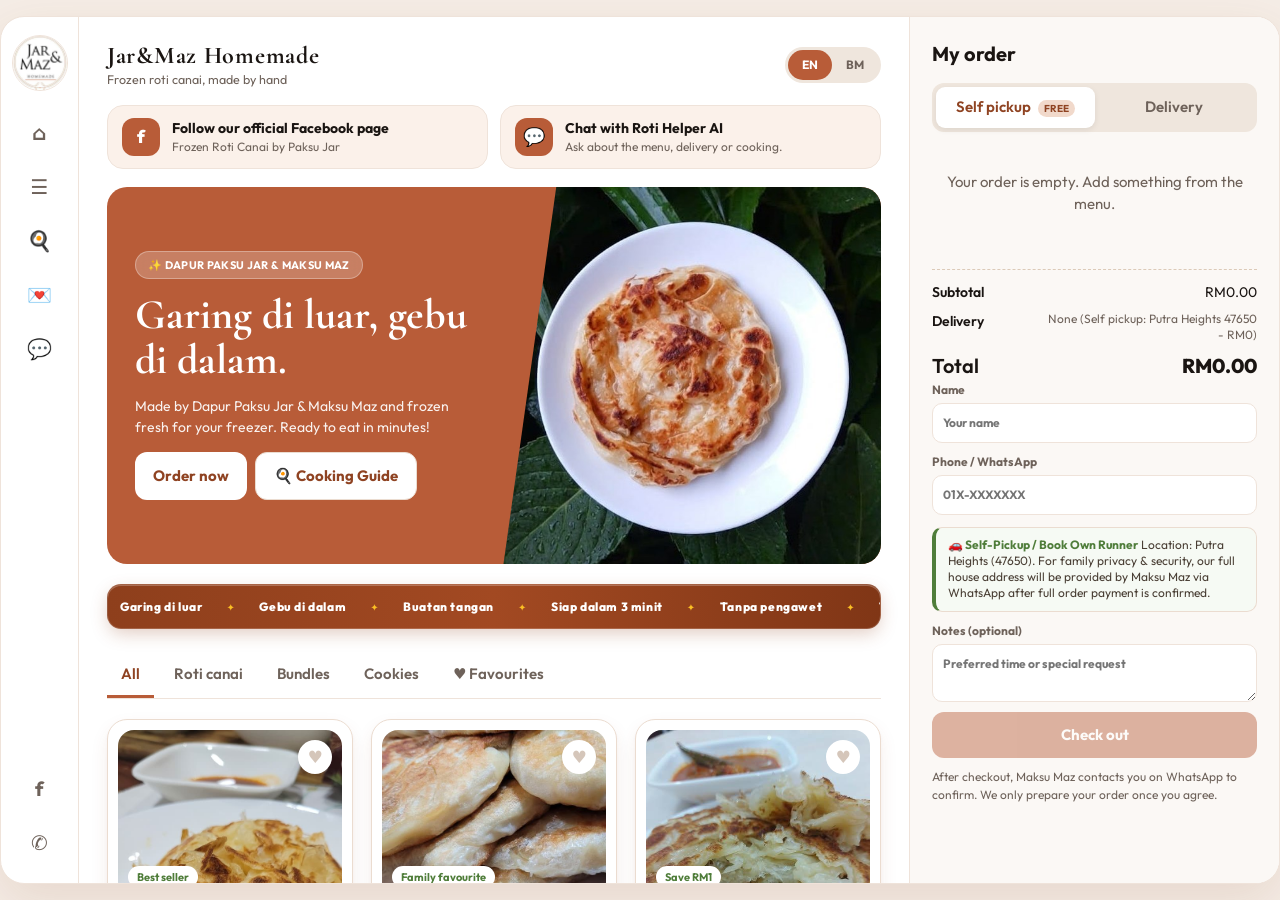
==== commit 0099a09b: "Add files via upload" ====
--- a/deploy/index.html
+++ b/deploy/index.html
@@ -566,15 +566,6 @@
   });
 })();
 </script>
-<!-- POLISH-END -->
-<div class="ann-topbar" id="annTopbar">
-  <div class="ann-topbar-inner">
-    <span class="ann-topbar-pill" data-t="annBadge">OFFICIAL</span>
-    <span class="ann-topbar-msg" data-t="annBarText">Laman web rasmi kami kini beroperasi di <b>jamazhomemade.com</b></span>
-    <a href="https://jarmazhomemade.com/" class="ann-topbar-btn" data-t="annBarBtn" id="annBarBtn">Order Now →</a>
-    <button type="button" class="ann-topbar-x" id="annBarClose" aria-label="Tutup bar" onclick="document.getElementById('annTopbar').style.display='none'">×</button>
-  </div>
-</div>
 <div class="app">
 <nav class="rail" aria-label="Main"><img class="logo" src="[data-uri]" alt="Jar&amp;Maz Homemade logo">
 <a href="#top" title="Home" aria-label="Home">⌂</a><a href="#menu" title="Menu" aria-label="Menu">☰</a><a href="#instructions" title="Cooking Guide" aria-label="Cooking Guide">🍳</a>
